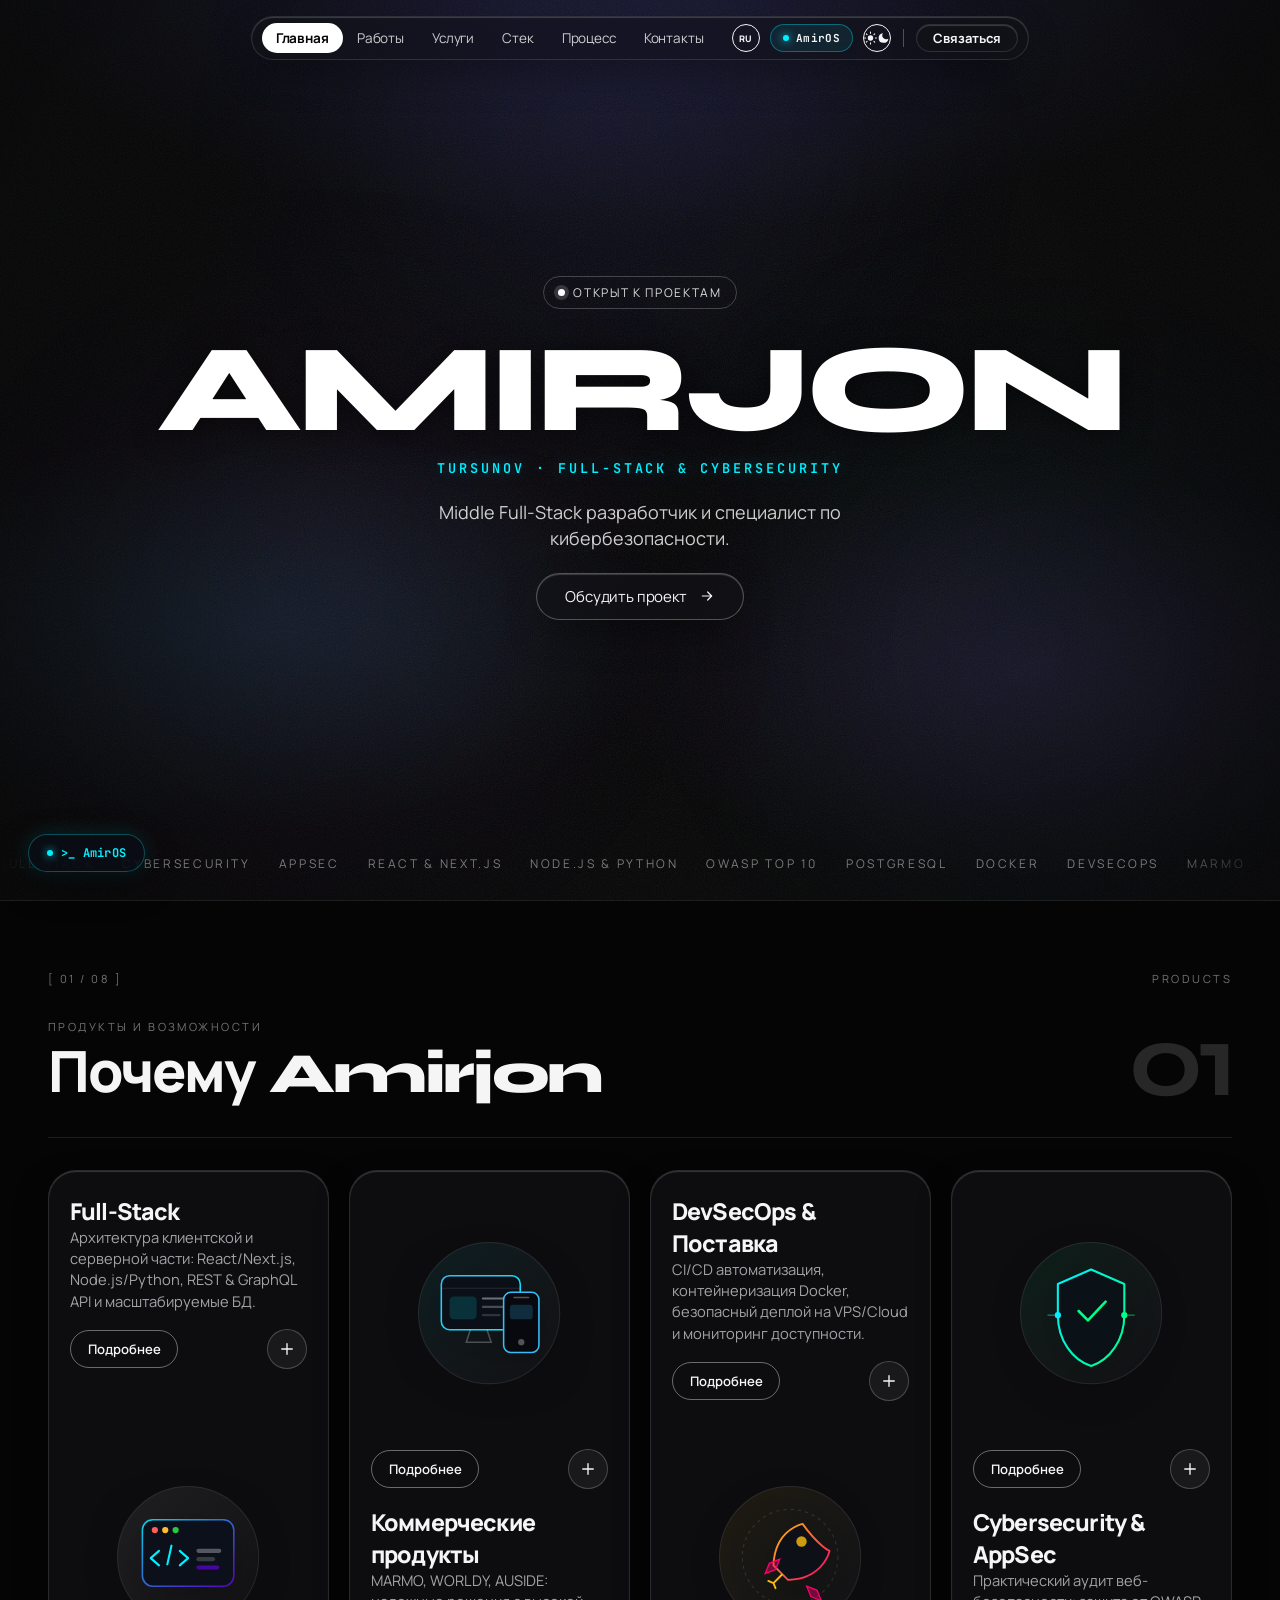
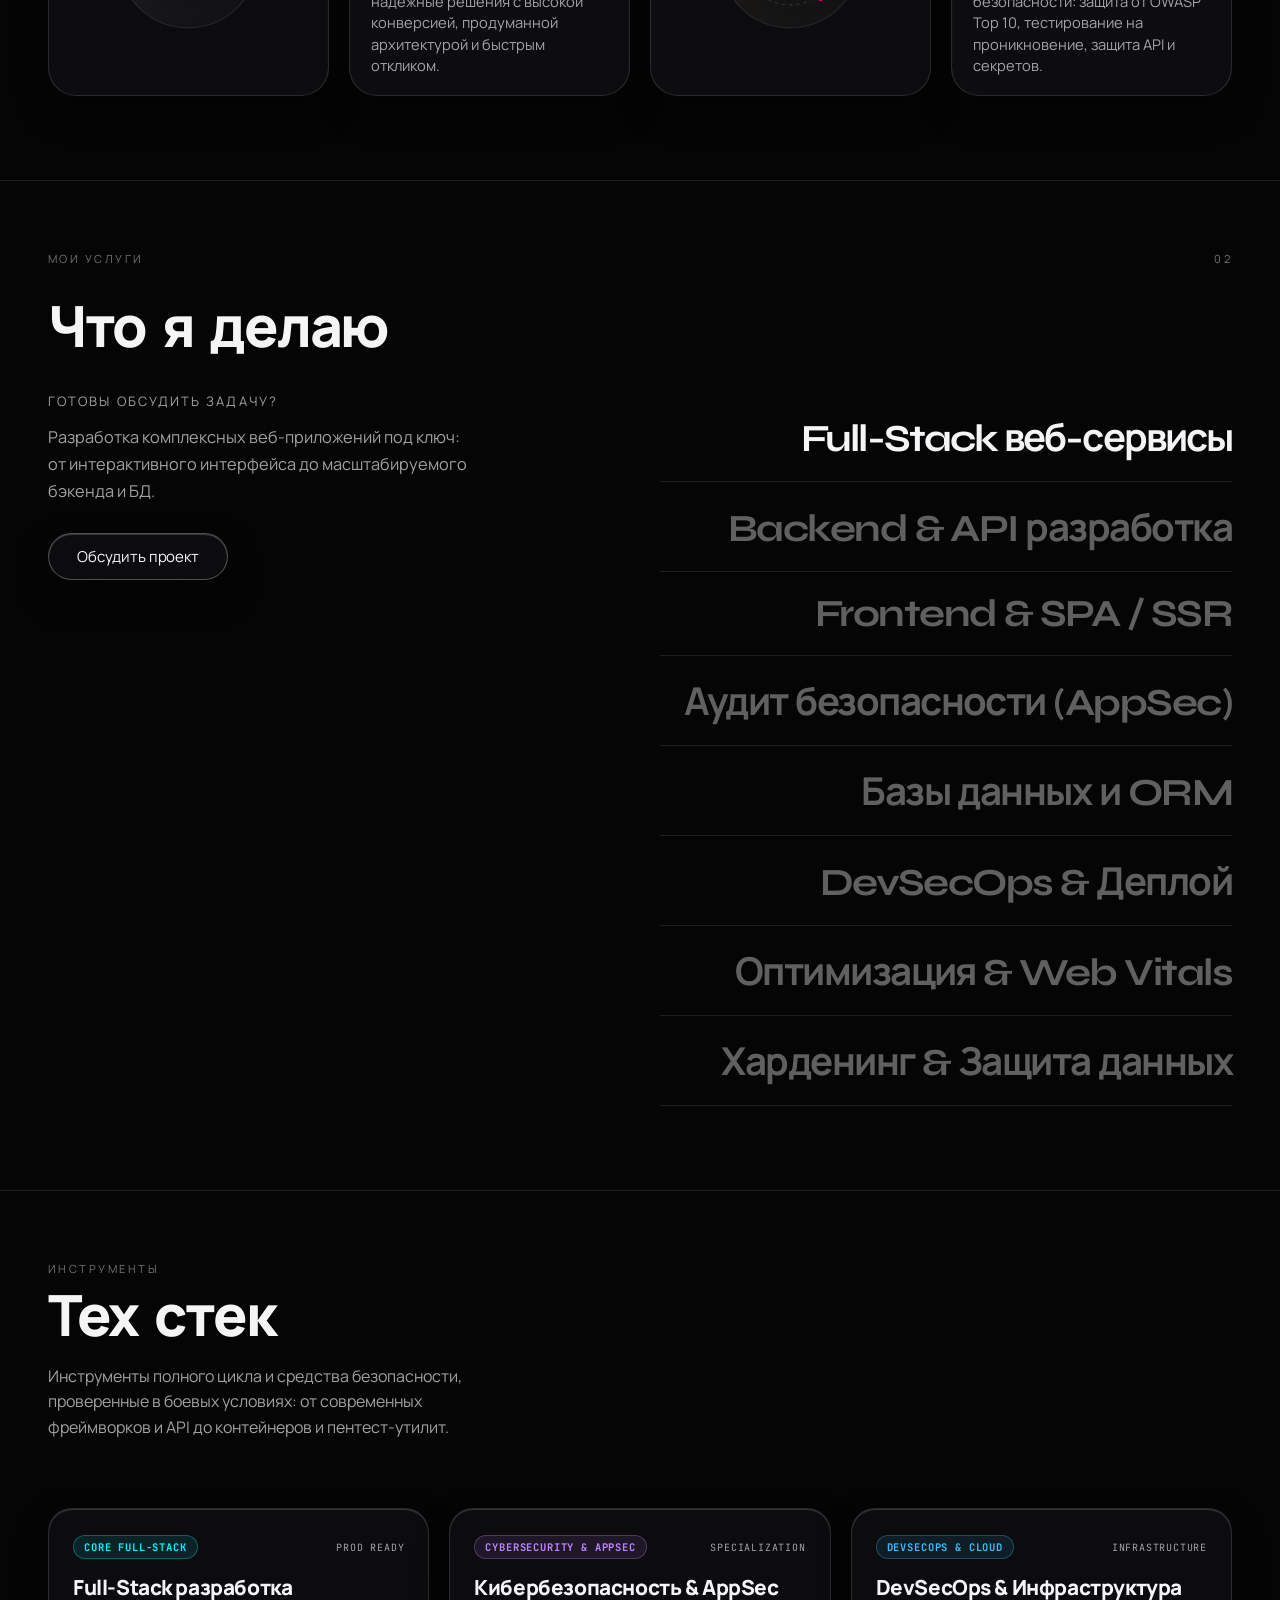
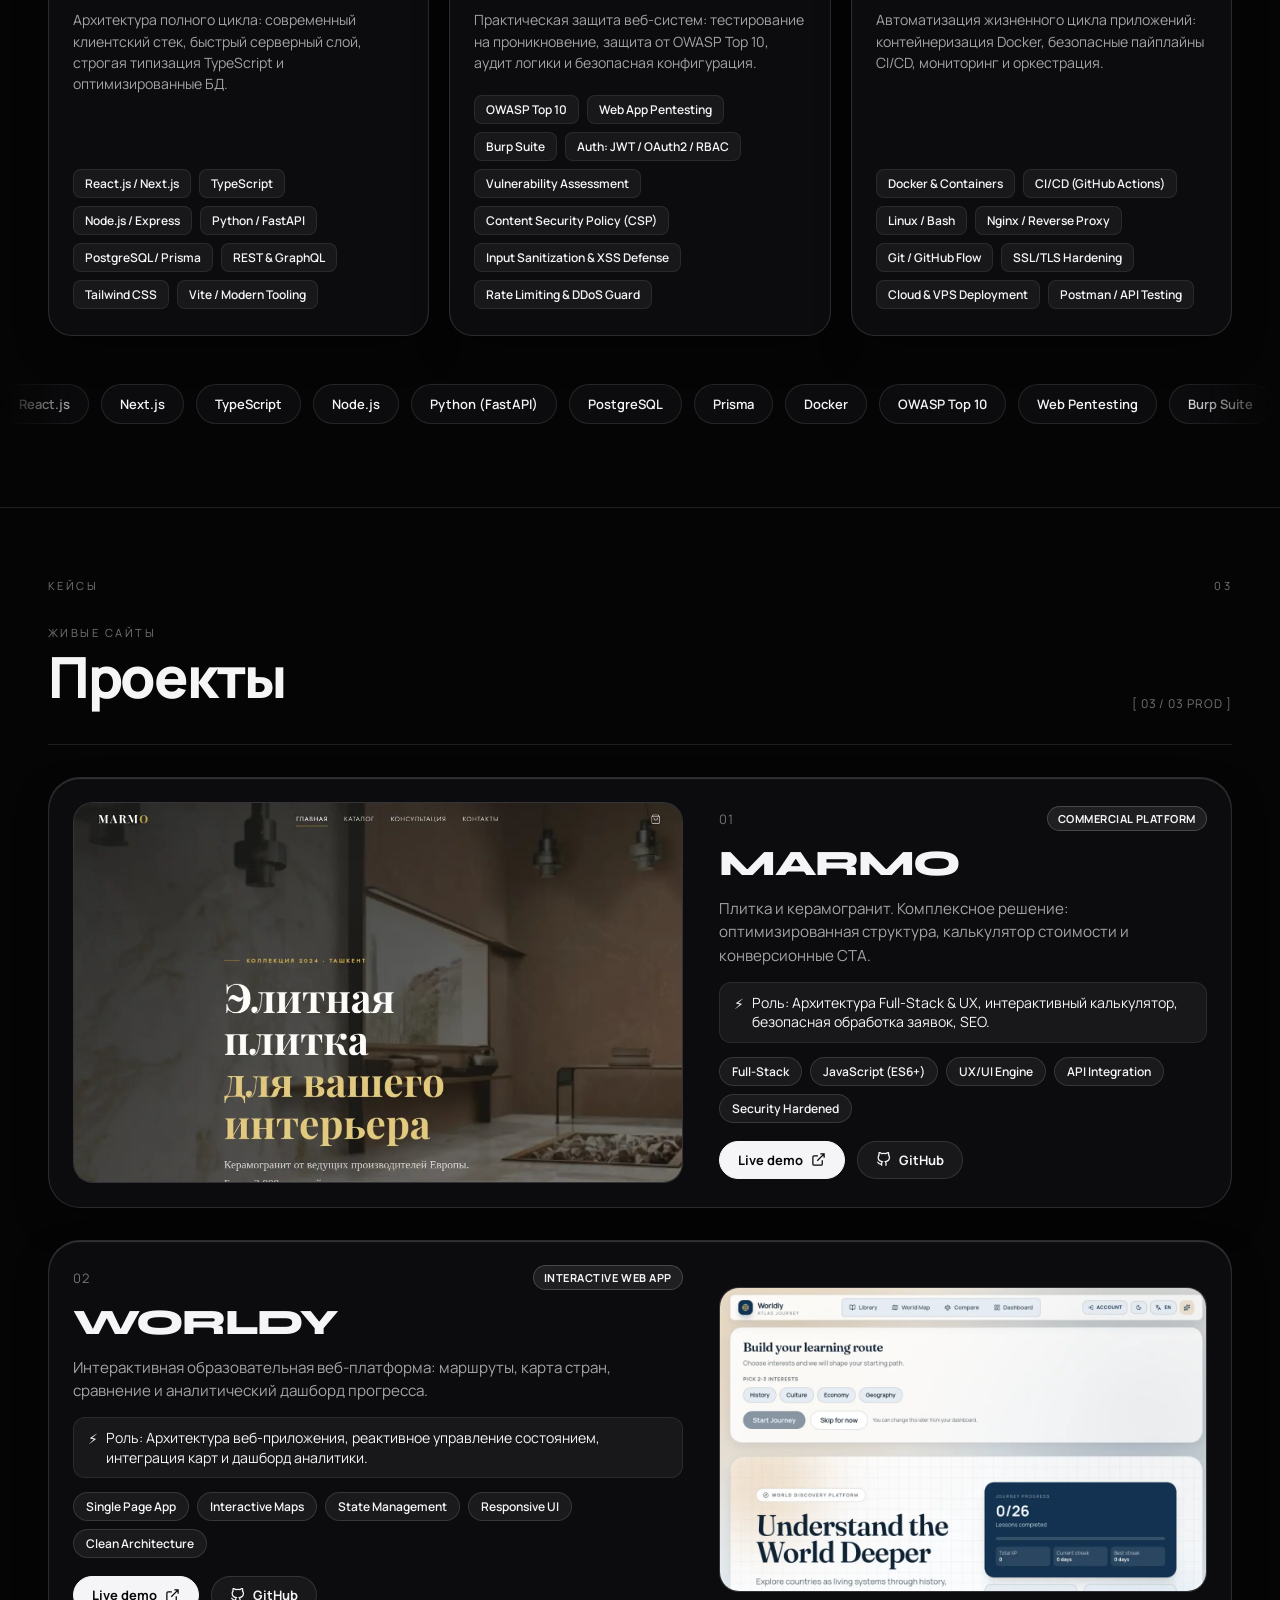
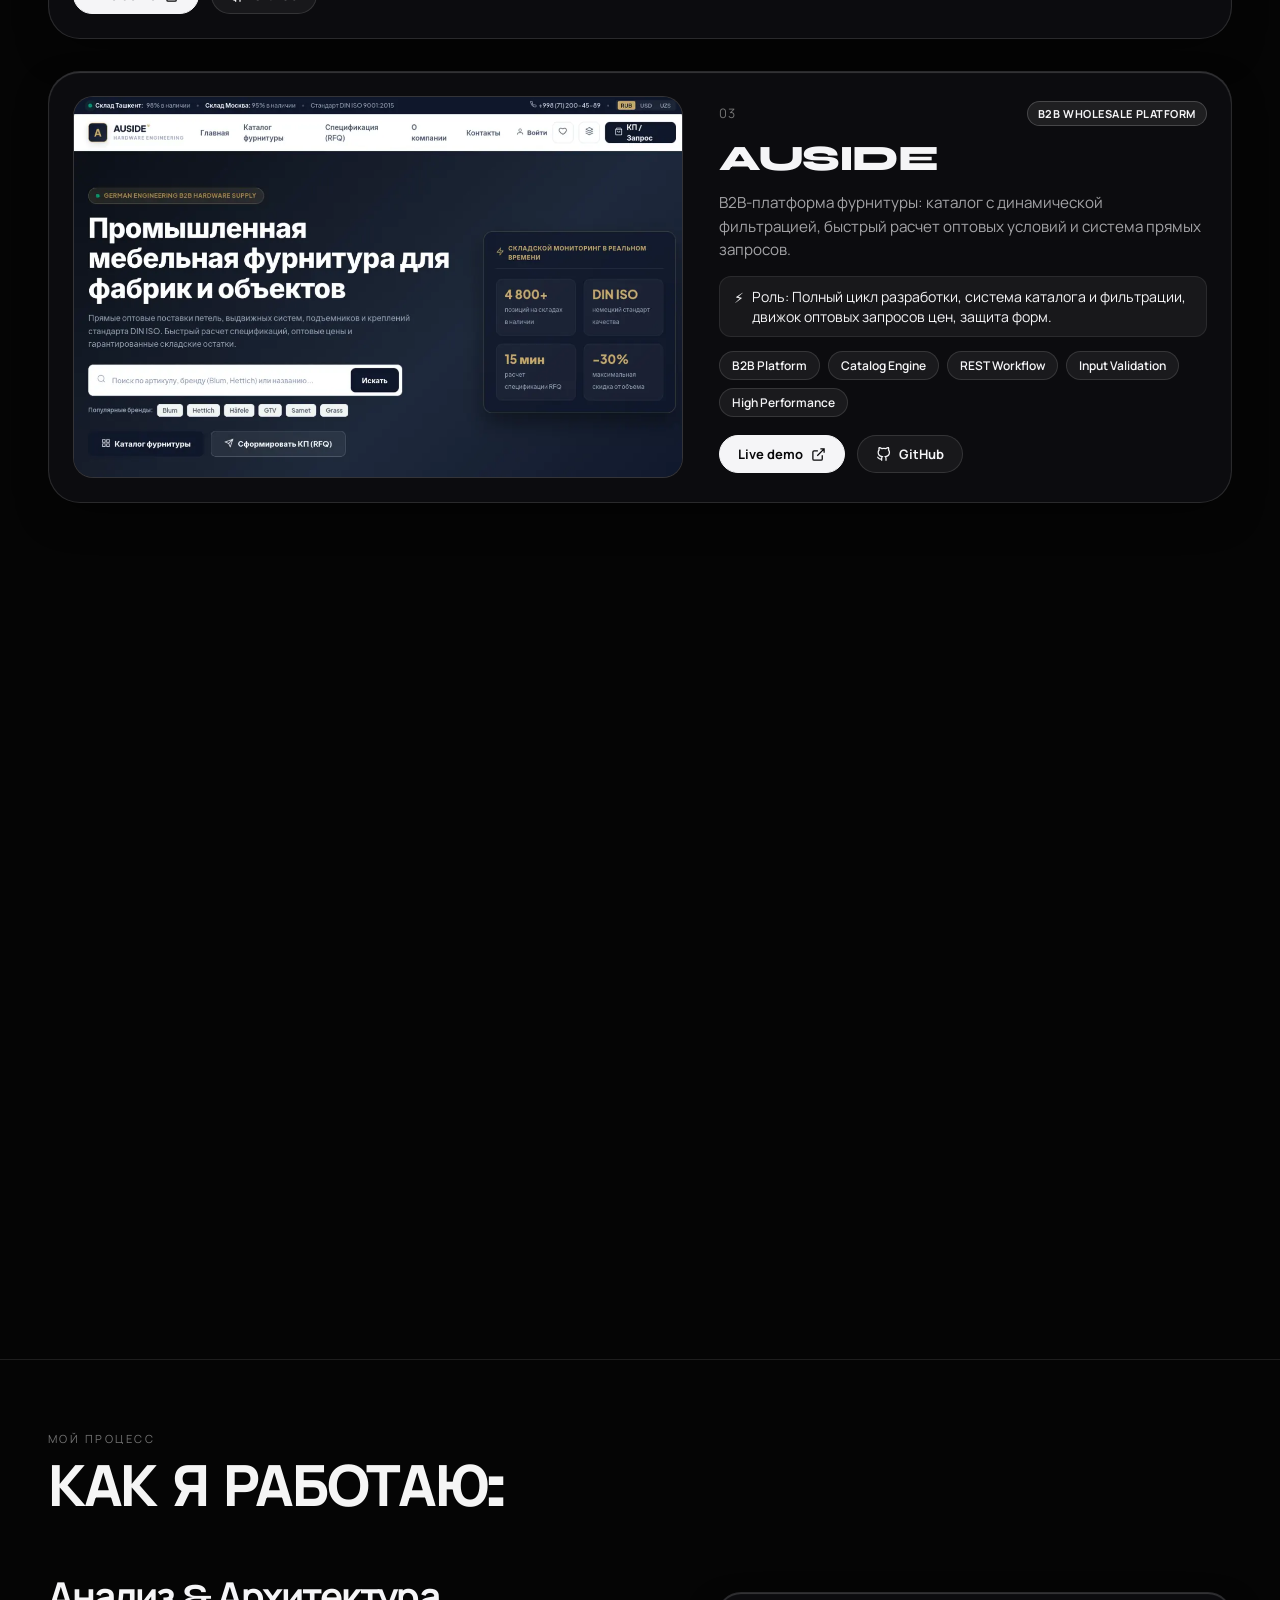
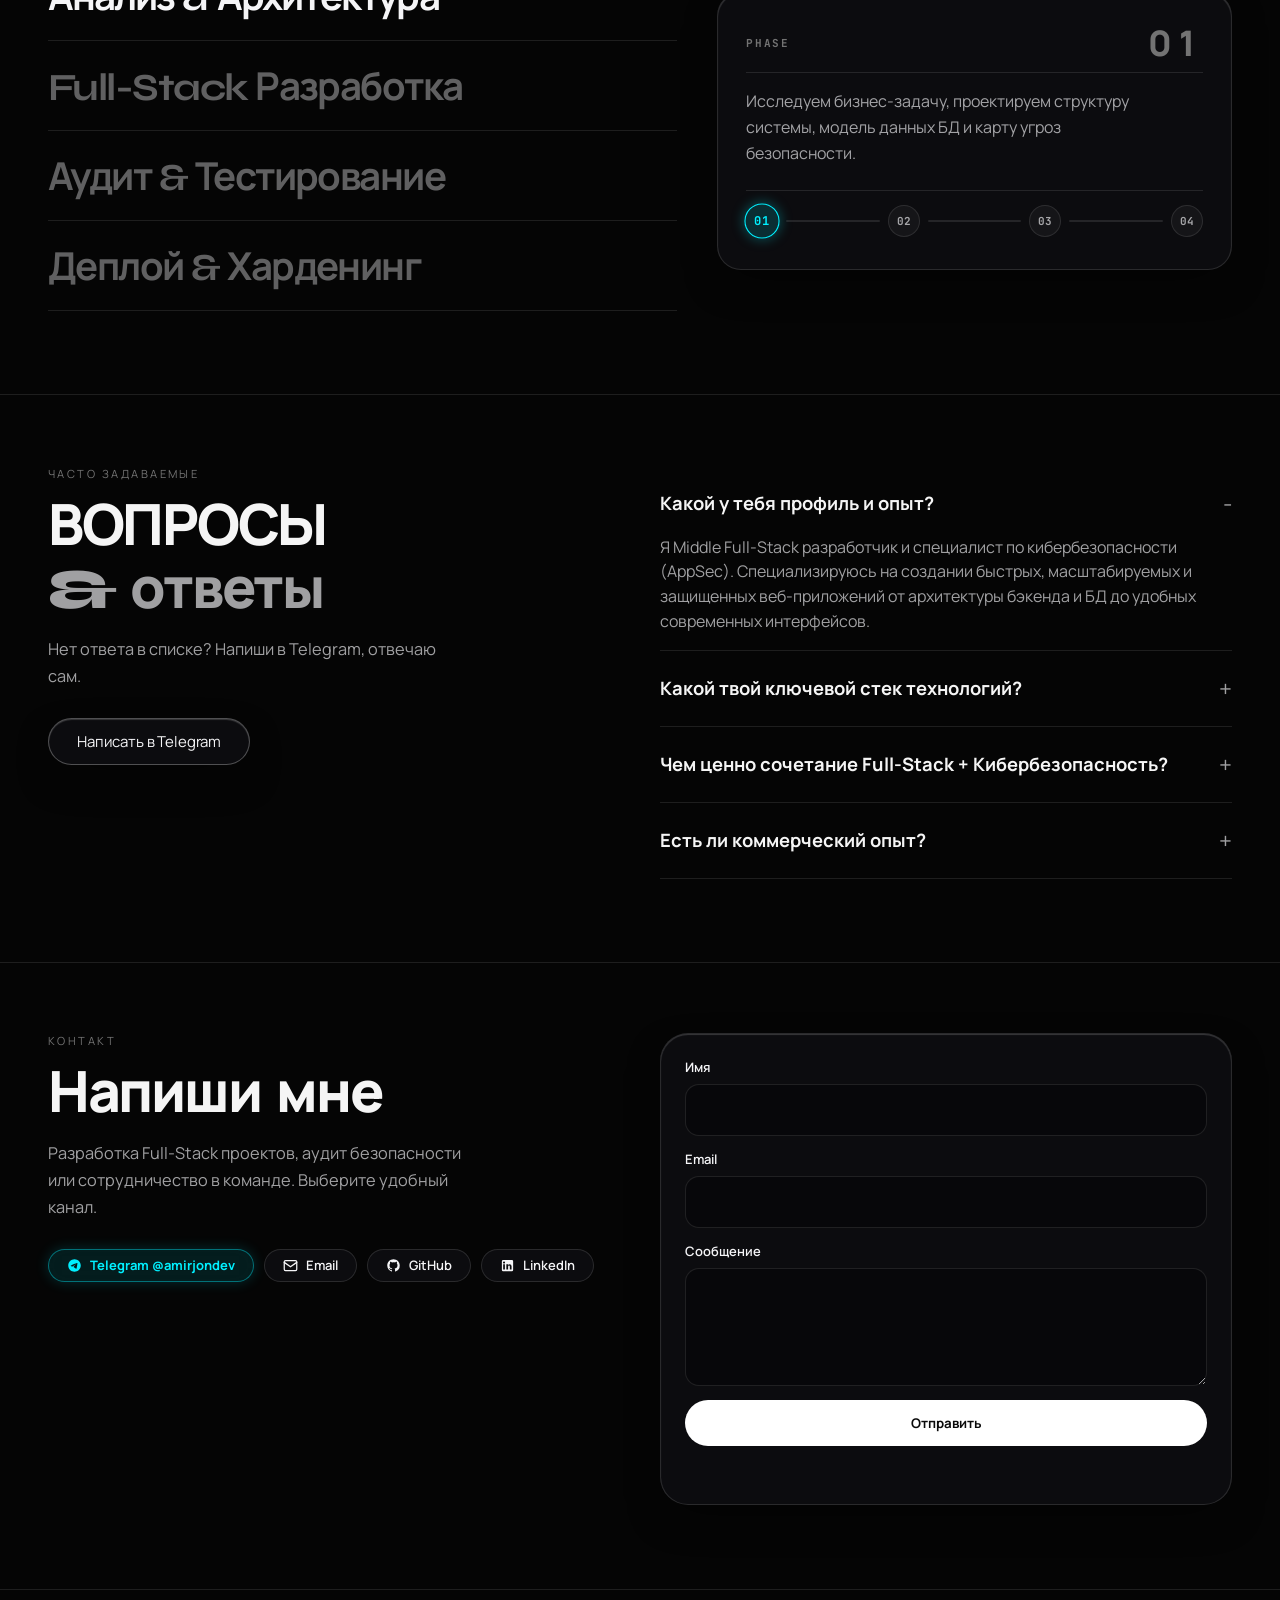
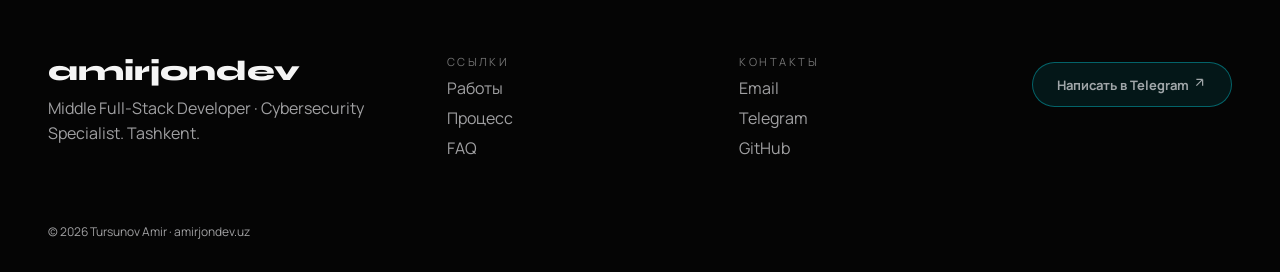
==== index.html @ a32b77cd "style: shorten hero subtitle for cleaner visual balance" ====
<!DOCTYPE html>
<html lang="ru" class="dark">
<head>
  <meta charset="UTF-8">
  <meta name="viewport" content="width=device-width, initial-scale=1.0">
  <title>Amirjon Tursunov · Middle Full-Stack Developer &amp; Cybersecurity Specialist</title>
  <link rel="canonical" href="https://amirjondev.uz/">
  <link rel="icon" type="image/svg+xml" href="./favicon.svg">
  <link rel="manifest" href="./site.webmanifest">
  <meta name="description" content="Amirjon Tursunov (@amirjondev) — Middle Full-Stack Developer &amp; Cybersecurity Specialist. Разработка защищенных веб-приложений, AppSec аудит, современный стек (React, Next.js, Node.js, TypeScript, Python).">
  <meta property="og:title" content="Amirjon Tursunov · Middle Full-Stack Developer &amp; Cybersecurity Specialist">
  <meta property="og:description" content="Middle Full-Stack Developer &amp; Cybersecurity Specialist. Современные защищенные веб-проекты на amirjondev.uz">
  <meta property="og:type" content="website">
  <meta property="og:url" content="https://amirjondev.uz/">
  <meta property="og:image" content="https://amirjondev.uz/og-image.svg">
  <meta property="og:locale" content="ru_RU">
  <meta name="twitter:card" content="summary_large_image">
  <meta name="theme-color" content="#050505">
  <link rel="preconnect" href="https://fonts.googleapis.com">
  <link rel="preconnect" href="https://fonts.gstatic.com" crossorigin>
  <link href="https://fonts.googleapis.com/css2?family=JetBrains+Mono:wght@400;500;700&family=Manrope:wght@400;500;600;700;800&family=Syne:wght@600;700;800&display=swap" rel="stylesheet">
  <link rel="stylesheet" href="/styles.css?v=2.1.0">
  <style>
    html, body { background: #050505; color: #f5f5f5; }
    html:not(.dark), html:not(.dark) body { background: #f6f6f4; color: #0a0a0a; }
    a { color: inherit; }
    .hero { min-height: 100vh; display: flex; align-items: center; justify-content: center; }
    .hero-stack { width: 100%; text-align: center; }
    .hero-cta svg { flex-shrink: 0; }
  </style>
  <script async src="https://www.googletagmanager.com/gtag/js?id=G-TM1ZPD66BM"></script>
  <script>
    window.dataLayer = window.dataLayer || [];
    function gtag(){dataLayer.push(arguments);}
    gtag('js', new Date());
    gtag('config', 'G-TM1ZPD66BM');
  </script>
</head>
<body>
  <div class="ambient-mesh" aria-hidden="true">
    <div class="ambient-spot spot-1"></div>
    <div class="ambient-spot spot-2"></div>
    <div class="ambient-spot spot-3"></div>
  </div>

  <a class="skip-link" href="#about-work" data-i18n="skip">Перейти к контенту</a>

  <header class="site-header" id="siteHeader">
    <nav class="liquid-glass top-nav" aria-label="Primary">
      <a class="nav-link is-active" href="#home" data-nav="home" data-i18n="nav.home">Главная</a>
      <a class="nav-link" href="#projects" data-nav="projects" data-i18n="nav.work">Работы</a>
      <a class="nav-link" href="#services" data-nav="services" data-i18n="nav.services">Услуги</a>
      <a class="nav-link" href="#stack" data-nav="stack" data-i18n="nav.stack">Стек</a>
      <a class="nav-link" href="#process" data-nav="process" data-i18n="nav.process">Процесс</a>
      <a class="nav-link" href="#contacts" data-nav="contacts" data-i18n="nav.contacts">Контакты</a>

      <div class="nav-actions">
        <div class="lang-dropdown">
          <button type="button" class="lang-toggle-btn orbit-btn" id="langBtn" aria-label="Language" aria-expanded="false">
            <span id="langBtnLabel">RU</span>
          </button>
          <div class="lang-menu" id="langMenu" aria-hidden="true">
            <div class="lang-options">
              <button type="button" class="lang-option is-active" data-lang="ru">RU</button>
              <button type="button" class="lang-option" data-lang="en">EN</button>
            </div>
          </div>
        </div>

        <button type="button" class="nav-term-btn" id="termNavBtn" title="Терминал (Ctrl + ~ или ⌘ + K)" aria-label="Open Terminal">
          <span class="term-badge-dot"></span>
          <span>AmirOS</span>
        </button>

        <button type="button" class="theme-btn orbit-btn" id="themeToggle" aria-label="Toggle theme">
          <svg id="themeIconSun" width="14" height="14" viewBox="0 0 24 24" fill="currentColor" aria-hidden="true">
            <circle cx="12" cy="12" r="5"/>
            <path d="M12 1v2M12 21v2M4.22 4.22l1.42 1.42M18.36 18.36l1.42 1.42M1 12h2M21 12h2M4.22 19.78l1.42-1.42M18.36 5.64l1.42-1.42" stroke="currentColor" stroke-width="2" fill="none" stroke-linecap="round"/>
          </svg>
          <svg id="themeIconMoon" width="14" height="14" viewBox="0 0 24 24" fill="currentColor" hidden aria-hidden="true">
            <path d="M21 12.79A9 9 0 1 1 11.21 3 7 7 0 0 0 21 12.79z"/>
          </svg>
        </button>

        <span class="nav-rule" aria-hidden="true"></span>
        <a class="orbit-btn liquid-glass nav-cta" href="https://t.me/amirjondev" target="_blank" rel="noopener noreferrer" data-i18n="nav.cta">Связаться</a>
      </div>
    </nav>
  </header>

  <div class="mobile-bar liquid-glass" id="mobileBar">
    <a class="mobile-brand" href="#home">
      <span class="avatar-mark" aria-hidden="true">A</span>
      <span>amirjondev</span>
    </a>
    <div class="mobile-actions">
      <button type="button" class="theme-btn orbit-btn" id="themeToggleMobile" aria-label="Toggle theme">
        <svg class="icon-sun" width="12" height="12" viewBox="0 0 24 24" fill="currentColor" aria-hidden="true">
          <circle cx="12" cy="12" r="5"/>
          <path d="M12 1v2M12 21v2M4.22 4.22l1.42 1.42M18.36 18.36l1.42 1.42M1 12h2M21 12h2M4.22 19.78l1.42-1.42M18.36 5.64l1.42-1.42" stroke="currentColor" stroke-width="2" fill="none" stroke-linecap="round"/>
        </svg>
        <svg class="icon-moon" width="12" height="12" viewBox="0 0 24 24" fill="currentColor" hidden aria-hidden="true">
          <path d="M21 12.79A9 9 0 1 1 11.21 3 7 7 0 0 0 21 12.79z"/>
        </svg>
      </button>
      <button type="button" class="burger" id="burger" aria-label="Open menu" aria-expanded="false">
        <span></span><span></span>
      </button>
    </div>
  </div>

  <div class="mobile-sheet" id="mobileSheet" hidden>
    <div class="mobile-sheet-inner">
      <button type="button" class="sheet-term-btn" id="sheetTermBtn">
        <span class="term-badge-dot"></span>
        <span>&gt;_ AmirOS Terminal</span>
      </button>
      <a href="#home" data-i18n="nav.home">Главная</a>
      <a href="#projects" data-i18n="nav.work">Работы</a>
      <a href="#services" data-i18n="nav.services">Услуги</a>
      <a href="#stack" data-i18n="nav.stack">Стек</a>
      <a href="#security" data-i18n="nav.security">Безопасность</a>
      <a href="#process" data-i18n="nav.process">Процесс</a>
      <a href="#faq" data-i18n="nav.faq">FAQ</a>
      <a href="#contacts" data-i18n="nav.contacts">Контакты</a>
      <a class="sheet-cta" href="https://t.me/amirjondev" target="_blank" rel="noopener noreferrer" data-i18n="nav.cta">Связаться</a>
    </div>
  </div>

  <main>
    <section id="home" class="hero">
      <div class="hero-shader" id="heroShader" aria-hidden="true"></div>
      <div class="hero-veil" aria-hidden="true"></div>
      <div class="hero-stack">
        <p class="hero-chip" data-i18n="hero.chip">Открыт к проектам</p>
        <div class="hero-logo">
          <h1 class="hero-logo__title">AMIRJON</h1>
          <p class="hero-tagline">TURSUNOV · FULL-STACK &amp; CYBERSECURITY</p>
        </div>
        <p class="hero-sub" data-i18n="hero.subtitle">Middle Full-Stack разработчик и специалист по кибербезопасности.</p>
        <a class="hero-cta orbit-btn liquid-glass" href="https://t.me/amirjondev" target="_blank" rel="noopener noreferrer">
          <span data-i18n="hero.btn">Обсудить проект</span>
          <svg width="16" height="16" viewBox="0 0 24 24" fill="none" aria-hidden="true"><path d="M5 12h14M13 6l6 6-6 6" stroke="currentColor" stroke-width="1.8" stroke-linecap="round" stroke-linejoin="round"/></svg>
        </a>
      </div>
      <div class="hero-ticker" aria-hidden="true">
        <div class="hero-ticker-track">
          <span>Full-Stack</span><span>Cybersecurity</span><span>AppSec</span><span>React &amp; Next.js</span><span>Node.js &amp; Python</span><span>OWASP Top 10</span><span>PostgreSQL</span><span>Docker</span><span>DevSecOps</span><span>MARMO</span><span>WORLDY</span><span>AUSIDE</span><span>Tashkent</span><span>Available for hire</span>
          <span>Full-Stack</span><span>Cybersecurity</span><span>AppSec</span><span>React &amp; Next.js</span><span>Node.js &amp; Python</span><span>OWASP Top 10</span><span>PostgreSQL</span><span>Docker</span><span>DevSecOps</span><span>MARMO</span><span>WORLDY</span><span>AUSIDE</span><span>Tashkent</span><span>Available for hire</span>
        </div>
      </div>
    </section>

    <section id="about-work" class="aw-section">
      <div class="aw-inner">
        <div class="aw-topbar">
          <span class="aw-mono" data-i18n="about.num">[ 01 / 08 ]</span>
          <span class="aw-mono" data-i18n="about.tag">PRODUCTS</span>
        </div>
        <header class="aw-head">
          <div>
            <p class="aw-label" data-i18n="about.label">ПРОДУКТЫ И ВОЗМОЖНОСТИ</p>
            <h2 class="aw-title" data-i18n="about.title">Почему Amirjon</h2>
          </div>
          <span class="aw-big--head" aria-hidden="true">01</span>
        </header>
        <div class="aw-rule" aria-hidden="true"></div>
        <div class="aw-cols" id="whyTrack">
          <article class="aw-card aw-card--art-bottom">
            <div class="aw-card__copy">
              <h3 class="aw-card__title" data-i18n="about.c1.title">Full-Stack</h3>
              <p class="aw-card__text" data-i18n="about.c1.text">Архитектура клиентской и серверной части: React/Next.js, Node.js/Python, REST &amp; GraphQL API и масштабируемые БД.</p>
            </div>
            <div class="aw-card__actions">
              <a class="aw-card__btn" href="#services" data-i18n="about.more">Подробнее</a>
              <a class="aw-card__go" href="#services" aria-label="more">
                <svg width="18" height="18" viewBox="0 0 24 24" fill="none"><path d="M12 5v14M5 12h14" stroke="currentColor" stroke-width="1.8" stroke-linecap="round"/></svg>
              </a>
            </div>
            <div class="aw-card__art" aria-hidden="true">
              <svg viewBox="0 0 160 160" fill="none" xmlns="http://www.w3.org/2000/svg" class="card-art-svg">
                <defs>
                  <linearGradient id="fe-grad" x1="0%" y1="0%" x2="100%" y2="100%">
                    <stop offset="0%" stop-color="#00f0ff" stop-opacity="0.9"/>
                    <stop offset="100%" stop-color="#7000ff" stop-opacity="0.7"/>
                  </linearGradient>
                  <linearGradient id="fe-bg" x1="0%" y1="0%" x2="100%" y2="100%">
                    <stop offset="0%" stop-color="rgba(255,255,255,0.08)"/>
                    <stop offset="100%" stop-color="rgba(255,255,255,0.02)"/>
                  </linearGradient>
                </defs>
                <circle cx="80" cy="80" r="68" fill="url(#fe-bg)" stroke="rgba(255,255,255,0.1)" stroke-width="1"/>
                <rect x="36" y="44" width="88" height="64" rx="10" fill="#0c101a" stroke="url(#fe-grad)" stroke-width="1.5"/>
                <circle cx="48" cy="54" r="3" fill="#ff5f56"/>
                <circle cx="58" cy="54" r="3" fill="#ffbd2e"/>
                <circle cx="68" cy="54" r="3" fill="#27c93f"/>
                <path d="M52 74l-8 7 8 7M72 74l8 7-8 7M64 69l-4 18" stroke="#00f0ff" stroke-width="2" stroke-linecap="round" stroke-linejoin="round"/>
                <rect x="88" y="72" width="24" height="4" rx="2" fill="rgba(255,255,255,0.3)"/>
                <rect x="88" y="80" width="18" height="4" rx="2" fill="rgba(255,255,255,0.18)"/>
                <rect x="88" y="88" width="22" height="4" rx="2" fill="#7000ff" fill-opacity="0.6"/>
              </svg>
            </div>
          </article>
          <article class="aw-card aw-card--art-top">
            <div class="aw-card__art" aria-hidden="true">
              <svg viewBox="0 0 160 160" fill="none" xmlns="http://www.w3.org/2000/svg" class="card-art-svg">
                <defs>
                  <linearGradient id="sites-grad" x1="0%" y1="0%" x2="100%" y2="100%">
                    <stop offset="0%" stop-color="#38bdf8"/>
                    <stop offset="100%" stop-color="#00f0ff"/>
                  </linearGradient>
                  <linearGradient id="sites-bg" x1="0%" y1="0%" x2="100%" y2="100%">
                    <stop offset="0%" stop-color="rgba(0,240,255,0.08)"/>
                    <stop offset="100%" stop-color="rgba(255,255,255,0.02)"/>
                  </linearGradient>
                </defs>
                <circle cx="80" cy="80" r="68" fill="url(#sites-bg)" stroke="rgba(255,255,255,0.1)" stroke-width="1"/>
                <rect x="34" y="44" width="76" height="52" rx="8" fill="#0b1018" stroke="url(#sites-grad)" stroke-width="1.5"/>
                <line x1="34" y1="56" x2="110" y2="56" stroke="rgba(255,255,255,0.1)" stroke-width="1"/>
                <rect x="42" y="64" width="26" height="22" rx="4" fill="rgba(0,240,255,0.15)"/>
                <line x1="74" y1="66" x2="102" y2="66" stroke="rgba(255,255,255,0.4)" stroke-width="2" stroke-linecap="round"/>
                <line x1="74" y1="74" x2="96" y2="74" stroke="rgba(255,255,255,0.25)" stroke-width="2" stroke-linecap="round"/>
                <line x1="74" y1="82" x2="90" y2="82" stroke="rgba(255,255,255,0.15)" stroke-width="2" stroke-linecap="round"/>
                <path d="M62 96l-4 12h24l-4-12" stroke="rgba(255,255,255,0.25)" stroke-width="1.5"/>
                <rect x="94" y="60" width="34" height="58" rx="7" fill="#07090e" stroke="#38bdf8" stroke-width="1.5"/>
                <line x1="104" y1="65" x2="118" y2="65" stroke="rgba(255,255,255,0.3)" stroke-width="1.5" stroke-linecap="round"/>
                <rect x="100" y="72" width="22" height="14" rx="3" fill="rgba(56,189,248,0.2)"/>
                <circle cx="111" cy="108" r="3" fill="rgba(255,255,255,0.3)"/>
              </svg>
            </div>
            <div class="aw-card__actions">
              <a class="aw-card__btn" href="#projects" data-i18n="about.more">Подробнее</a>
              <a class="aw-card__go" href="#projects" aria-label="more">
                <svg width="18" height="18" viewBox="0 0 24 24" fill="none"><path d="M12 5v14M5 12h14" stroke="currentColor" stroke-width="1.8" stroke-linecap="round"/></svg>
              </a>
            </div>
            <div class="aw-card__copy">
              <h3 class="aw-card__title" data-i18n="about.c2.title">Коммерческие продукты</h3>
              <p class="aw-card__text" data-i18n="about.c2.text">MARMO, WORLDY, AUSIDE: надежные решения с высокой конверсией, продуманной архитектурой и быстрым откликом.</p>
            </div>
          </article>
          <article class="aw-card aw-card--art-bottom">
            <div class="aw-card__copy">
              <h3 class="aw-card__title" data-i18n="about.c3.title">DevSecOps &amp; Поставка</h3>
              <p class="aw-card__text" data-i18n="about.c3.text">CI/CD автоматизация, контейнеризация Docker, безопасный деплой на VPS/Cloud и мониторинг доступности.</p>
            </div>
            <div class="aw-card__actions">
              <a class="aw-card__btn" href="#process" data-i18n="about.more">Подробнее</a>
              <a class="aw-card__go" href="#process" aria-label="more">
                <svg width="18" height="18" viewBox="0 0 24 24" fill="none"><path d="M12 5v14M5 12h14" stroke="currentColor" stroke-width="1.8" stroke-linecap="round"/></svg>
              </a>
            </div>
            <div class="aw-card__art" aria-hidden="true">
              <svg viewBox="0 0 160 160" fill="none" xmlns="http://www.w3.org/2000/svg" class="card-art-svg">
                <defs>
                  <linearGradient id="deliv-grad" x1="0%" y1="0%" x2="100%" y2="100%">
                    <stop offset="0%" stop-color="#ffbe0b"/>
                    <stop offset="100%" stop-color="#ff006e"/>
                  </linearGradient>
                  <linearGradient id="deliv-bg" x1="0%" y1="0%" x2="100%" y2="100%">
                    <stop offset="0%" stop-color="rgba(255,190,11,0.08)"/>
                    <stop offset="100%" stop-color="rgba(255,255,255,0.02)"/>
                  </linearGradient>
                </defs>
                <circle cx="80" cy="80" r="68" fill="url(#deliv-bg)" stroke="rgba(255,255,255,0.1)" stroke-width="1"/>
                <circle cx="80" cy="80" r="46" stroke="rgba(255,255,255,0.12)" stroke-dasharray="3 4"/>
                <g transform="translate(48, 44)">
                  <path d="M44 4c0 0-14 3-22 17-6 10-6 23-6 23l14 14s13 0 23-6c14-8 17-22 17-22s-10-4-26-26z" fill="#0d1117" stroke="url(#deliv-grad)" stroke-width="1.8" stroke-linejoin="round"/>
                  <circle cx="43" cy="21" r="5" fill="#ffbe0b" fill-opacity="0.8"/>
                  <path d="M22 38l-10 4-4 10 10-4 4-10z" fill="rgba(255,0,110,0.4)" stroke="#ff006e" stroke-width="1.2"/>
                  <path d="M48 64l4 10 10 4-4-10-10-4z" fill="rgba(255,0,110,0.4)" stroke="#ff006e" stroke-width="1.2"/>
                  <path d="M24 53l-8 8m0 0l-5-2m5 2l2 5" stroke="#ffbe0b" stroke-width="1.8" stroke-linecap="round"/>
                </g>
              </svg>
            </div>
          </article>
          <article class="aw-card aw-card--art-top">
            <div class="aw-card__art" aria-hidden="true">
              <svg viewBox="0 0 160 160" fill="none" xmlns="http://www.w3.org/2000/svg" class="card-art-svg">
                <defs>
                  <linearGradient id="sec-grad" x1="0%" y1="0%" x2="100%" y2="100%">
                    <stop offset="0%" stop-color="#00f0ff"/>
                    <stop offset="100%" stop-color="#00ff88"/>
                  </linearGradient>
                  <linearGradient id="sec-bg" x1="0%" y1="0%" x2="100%" y2="100%">
                    <stop offset="0%" stop-color="rgba(0,255,136,0.08)"/>
                    <stop offset="100%" stop-color="rgba(255,255,255,0.02)"/>
                  </linearGradient>
                </defs>
                <circle cx="80" cy="80" r="68" fill="url(#sec-bg)" stroke="rgba(255,255,255,0.1)" stroke-width="1"/>
                <path d="M80 38L48 52v30c0 24 14 43 32 49 18-6 32-25 32-49V52L80 38z" fill="#0a1218" stroke="url(#sec-grad)" stroke-width="2" stroke-linejoin="round"/>
                <path d="M68 78l9 9 17-18" stroke="#00ff88" stroke-width="2.5" stroke-linecap="round" stroke-linejoin="round"/>
                <circle cx="48" cy="82" r="3" fill="#00f0ff"/>
                <circle cx="112" cy="82" r="3" fill="#00ff88"/>
                <line x1="38" y1="82" x2="45" y2="82" stroke="rgba(0,240,255,0.5)" stroke-width="1.2"/>
                <line x1="115" y1="82" x2="122" y2="82" stroke="rgba(0,255,136,0.5)" stroke-width="1.2"/>
              </svg>
            </div>
            <div class="aw-card__actions">
              <a class="aw-card__btn" href="#security" data-i18n="about.more">Подробнее</a>
              <a class="aw-card__go" href="#security" aria-label="more">
                <svg width="18" height="18" viewBox="0 0 24 24" fill="none"><path d="M12 5v14M5 12h14" stroke="currentColor" stroke-width="1.8" stroke-linecap="round"/></svg>
              </a>
            </div>
            <div class="aw-card__copy">
              <h3 class="aw-card__title" data-i18n="about.c4.title">Cybersecurity &amp; AppSec</h3>
              <p class="aw-card__text" data-i18n="about.c4.text">Практический аудит веб-безопасности: защита от OWASP Top 10, тестирование на проникновение, защита API и секретов.</p>
            </div>
          </article>
        </div>
      </div>
    </section>

    <section id="services" class="split-section">
      <div class="aw-inner">
        <div class="aw-topbar">
          <span class="aw-mono" data-i18n="services.label">МОИ УСЛУГИ</span>
          <span class="aw-mono">02</span>
        </div>
        <h2 class="aw-title" data-i18n="services.title">Что я делаю</h2>
        <div class="svc-layout">
          <div class="svc-detail" id="svcDetail">
            <p class="svc-kicker" data-i18n="services.ready">Готовы обсудить задачу?</p>
            <p class="svc-copy" id="svcCopy" data-i18n="svc.1.desc">Разработка комплексных веб-приложений под ключ: от интерактивного интерфейса до масштабируемого бэкенда и БД.</p>
            <a class="hero-cta orbit-btn liquid-glass" href="#contacts" data-i18n="services.cta">Обсудить проект</a>
          </div>
          <ul class="svc-list" id="svcList">
            <li class="is-active" data-svc="1"><button type="button" data-i18n="svc.1.name">Full-Stack веб-сервисы</button></li>
            <li data-svc="2"><button type="button" data-i18n="svc.2.name">Backend &amp; API разработка</button></li>
            <li data-svc="3"><button type="button" data-i18n="svc.3.name">Frontend &amp; SPA / SSR</button></li>
            <li data-svc="4"><button type="button" data-i18n="svc.4.name">Аудит безопасности (AppSec)</button></li>
            <li data-svc="5"><button type="button" data-i18n="svc.5.name">Базы данных и ORM</button></li>
            <li data-svc="6"><button type="button" data-i18n="svc.6.name">DevSecOps &amp; Деплой</button></li>
            <li data-svc="7"><button type="button" data-i18n="svc.7.name">Оптимизация &amp; Web Vitals</button></li>
            <li data-svc="8"><button type="button" data-i18n="svc.8.name">Харденинг &amp; Защита данных</button></li>
          </ul>
        </div>
      </div>
    </section>

    <section id="stack" class="stack-section">
      <div class="aw-inner">
        <div class="section-head">
          <p class="aw-label" data-i18n="stack.label">ИНСТРУМЕНТЫ</p>
          <h2 class="aw-title"><span data-i18n="stack.title1">Тех</span> <span data-i18n="stack.title2">стек</span></h2>
          <p class="stack-desc" data-i18n="stack.desc">Инструменты полного цикла и средства безопасности, проверенные в боевых условиях: от современных фреймворков и API до контейнеров и пентест-утилит.</p>
        </div>

        <div class="stack-grid">
          <!-- Domain 1: Core Full-Stack -->
          <div class="stack-card liquid-glass">
            <div class="stack-card__header">
              <span class="stack-pill stack-pill--cyan" data-i18n="stack.c1.badge">CORE FULL-STACK</span>
              <span class="stack-status-badge">PROD READY</span>
            </div>
            <h3 class="stack-card__title" data-i18n="stack.c1.title">Full-Stack разработка</h3>
            <p class="stack-card__text" data-i18n="stack.c1.desc">Архитектура полного цикла: современный клиентский стек, быстрый серверный слой, строгая типизация TypeScript и оптимизированные БД.</p>
            <div class="stack-chips">
              <span class="stack-chip">React.js / Next.js</span>
              <span class="stack-chip">TypeScript</span>
              <span class="stack-chip">Node.js / Express</span>
              <span class="stack-chip">Python / FastAPI</span>
              <span class="stack-chip">PostgreSQL / Prisma</span>
              <span class="stack-chip">REST &amp; GraphQL</span>
              <span class="stack-chip">Tailwind CSS</span>
              <span class="stack-chip">Vite / Modern Tooling</span>
            </div>
          </div>

          <!-- Domain 2: Cybersecurity & AppSec -->
          <div class="stack-card liquid-glass">
            <div class="stack-card__header">
              <span class="stack-pill stack-pill--purple" data-i18n="stack.c2.badge">CYBERSECURITY &amp; APPSEC</span>
              <span class="stack-status-badge">SPECIALIZATION</span>
            </div>
            <h3 class="stack-card__title" data-i18n="stack.c2.title">Кибербезопасность &amp; AppSec</h3>
            <p class="stack-card__text" data-i18n="stack.c2.desc">Практическая защита веб-систем: тестирование на проникновение, защита от OWASP Top 10, аудит логики и безопасная конфигурация.</p>
            <div class="stack-chips">
              <span class="stack-chip">OWASP Top 10</span>
              <span class="stack-chip">Web App Pentesting</span>
              <span class="stack-chip">Burp Suite</span>
              <span class="stack-chip">Auth: JWT / OAuth2 / RBAC</span>
              <span class="stack-chip">Vulnerability Assessment</span>
              <span class="stack-chip">Content Security Policy (CSP)</span>
              <span class="stack-chip">Input Sanitization &amp; XSS Defense</span>
              <span class="stack-chip">Rate Limiting &amp; DDoS Guard</span>
            </div>
          </div>

          <!-- Domain 3: DevSecOps & Cloud -->
          <div class="stack-card liquid-glass">
            <div class="stack-card__header">
              <span class="stack-pill stack-pill--blue" data-i18n="stack.c3.badge">DEVSECOPS &amp; CLOUD</span>
              <span class="stack-status-badge">INFRASTRUCTURE</span>
            </div>
            <h3 class="stack-card__title" data-i18n="stack.c3.title">DevSecOps &amp; Инфраструктура</h3>
            <p class="stack-card__text" data-i18n="stack.c3.desc">Автоматизация жизненного цикла приложений: контейнеризация Docker, безопасные пайплайны CI/CD, мониторинг и оркестрация.</p>
            <div class="stack-chips">
              <span class="stack-chip">Docker &amp; Containers</span>
              <span class="stack-chip">CI/CD (GitHub Actions)</span>
              <span class="stack-chip">Linux / Bash</span>
              <span class="stack-chip">Nginx / Reverse Proxy</span>
              <span class="stack-chip">Git / GitHub Flow</span>
              <span class="stack-chip">SSL/TLS Hardening</span>
              <span class="stack-chip">Cloud &amp; VPS Deployment</span>
              <span class="stack-chip">Postman / API Testing</span>
            </div>
          </div>
        </div>
      </div>

      <div class="ticker-wrap" aria-hidden="true">
        <div class="ticker">
          <div class="ticker-track">
            <span>React.js</span><span>Next.js</span><span>TypeScript</span><span>Node.js</span><span>Python (FastAPI)</span><span>PostgreSQL</span><span>Prisma</span><span>Docker</span><span>OWASP Top 10</span><span>Web Pentesting</span><span>Burp Suite</span><span>DevSecOps</span><span>Tailwind CSS</span><span>REST &amp; GraphQL</span><span>Linux Hardening</span><span>CI/CD</span><span>JWT / OAuth2</span><span>Nginx</span>
            <span>React.js</span><span>Next.js</span><span>TypeScript</span><span>Node.js</span><span>Python (FastAPI)</span><span>PostgreSQL</span><span>Prisma</span><span>Docker</span><span>OWASP Top 10</span><span>Web Pentesting</span><span>Burp Suite</span><span>DevSecOps</span><span>Tailwind CSS</span><span>REST &amp; GraphQL</span><span>Linux Hardening</span><span>CI/CD</span><span>JWT / OAuth2</span><span>Nginx</span>
          </div>
        </div>
      </div>
    </section>

    <section id="projects" class="aw-section">
      <div class="aw-inner">
        <div class="aw-topbar">
          <span class="aw-mono" data-i18n="projects.label">КЕЙСЫ</span>
          <span class="aw-mono">03</span>
        </div>
        <header class="aw-head">
          <div>
            <p class="aw-label" data-i18n="projects.kicker">ЖИВЫЕ САЙТЫ</p>
            <h2 class="aw-title" data-i18n="projects.title">Проекты</h2>
          </div>
          <div class="projects-count-badge aw-mono">[ 03 / 03 PROD ]</div>
        </header>
        <div class="aw-rule" aria-hidden="true"></div>
        <div class="proj-showcase-grid">
          <!-- 01 MARMO -->
          <article class="proj-card-showcase liquid-glass">
            <div class="proj-media-wrap">
              <a href="https://marmo.uz/" target="_blank" rel="noopener noreferrer" class="proj-media-link" aria-label="Открыть MARMO">
                <picture>
                  <source srcset="/assets/projects/marmo.webp" type="image/webp">
                  <img src="/assets/projects/marmo.jpg" alt="MARMO - сайт элитной плитки" width="1200" height="750" fetchpriority="high" decoding="async">
                </picture>
                <div class="proj-media-overlay">
                  <span class="proj-hover-badge">
                    <span>Live Demo</span>
                    <svg width="14" height="14" viewBox="0 0 24 24" fill="none" stroke="currentColor" stroke-width="2"><path d="M7 17L17 7M17 7H7M17 7V17"/></svg>
                  </span>
                </div>
              </a>
            </div>
            <div class="proj-info">
              <div class="proj-meta-bar">
                <span class="aw-mono proj-number">01</span>
                <span class="proj-type-badge">COMMERCIAL PLATFORM</span>
              </div>
              <h3 class="proj-title">MARMO</h3>
              <p class="proj-desc" data-i18n="proj.1.text">Плитка и керамогранит. Комплексное решение: оптимизированная структура, калькулятор стоимости и конверсионные CTA.</p>
              <div class="proj-role-box">
                <span class="proj-role-icon" aria-hidden="true">⚡</span>
                <span class="proj-role-text" data-i18n="proj.1.role">Роль: Архитектура Full-Stack &amp; UX, интерактивный калькулятор, безопасная обработка заявок, SEO.</span>
              </div>
              <div class="proj-tags">
                <span>Full-Stack</span>
                <span>JavaScript (ES6+)</span>
                <span>UX/UI Engine</span>
                <span>API Integration</span>
                <span>Security Hardened</span>
              </div>
              <div class="proj-actions">
                <a href="https://marmo.uz/" target="_blank" rel="noopener noreferrer" class="proj-btn proj-btn--primary">
                  <span>Live demo</span>
                  <svg width="15" height="15" viewBox="0 0 24 24" fill="none" stroke="currentColor" stroke-width="2"><path d="M18 13v6a2 2 0 0 1-2 2H5a2 2 0 0 1-2-2V8a2 2 0 0 1 2-2h6M15 3h6v6M10 14L21 3"/></svg>
                </a>
                <a href="https://github.com/amirchik701/marmo-tile1" target="_blank" rel="noopener noreferrer" class="proj-btn proj-btn--secondary">
                  <svg width="15" height="15" viewBox="0 0 24 24" fill="none" stroke="currentColor" stroke-width="2"><path d="M9 19c-5 1.5-5-2.5-7-3m14 6v-3.87a3.37 3.37 0 0 0-.94-2.61c3.14-.35 6.44-1.54 6.44-7A5.44 5.44 0 0 0 20 4.77 5.07 5.07 0 0 0 19.91 1S18.73.65 16 2.48a13.38 13.38 0 0 0-7 0C6.27.65 5.09 1 5.09 1A5.07 5.07 0 0 0 5 4.77a5.44 5.44 0 0 0-1.5 3.78c0 5.42 3.3 6.61 6.44 7A3.37 3.37 0 0 0 9 18.13V22"/></svg>
                  <span>GitHub</span>
                </a>
              </div>
            </div>
          </article>

          <!-- 02 WORLDY -->
          <article class="proj-card-showcase liquid-glass">
            <div class="proj-media-wrap">
              <a href="https://worldy-global.netlify.app/" target="_blank" rel="noopener noreferrer" class="proj-media-link" aria-label="Открыть WORLDY">
                <picture>
                  <source srcset="/assets/projects/worldy.webp" type="image/webp">
                  <img src="/assets/projects/worldy.jpg" alt="WORLDY - Atlas Journey" width="1200" height="750" loading="lazy" decoding="async">
                </picture>
                <div class="proj-media-overlay">
                  <span class="proj-hover-badge">
                    <span>Live Demo</span>
                    <svg width="14" height="14" viewBox="0 0 24 24" fill="none" stroke="currentColor" stroke-width="2"><path d="M7 17L17 7M17 7H7M17 7V17"/></svg>
                  </span>
                </div>
              </a>
            </div>
            <div class="proj-info">
              <div class="proj-meta-bar">
                <span class="aw-mono proj-number">02</span>
                <span class="proj-type-badge">INTERACTIVE WEB APP</span>
              </div>
              <h3 class="proj-title">WORLDY</h3>
              <p class="proj-desc" data-i18n="proj.2.text">Интерактивная образовательная веб-платформа: маршруты, карта стран, сравнение и аналитический дашборд прогресса.</p>
              <div class="proj-role-box">
                <span class="proj-role-icon" aria-hidden="true">⚡</span>
                <span class="proj-role-text" data-i18n="proj.2.role">Роль: Архитектура веб-приложения, реактивное управление состоянием, интеграция карт и дашборд аналитики.</span>
              </div>
              <div class="proj-tags">
                <span>Single Page App</span>
                <span>Interactive Maps</span>
                <span>State Management</span>
                <span>Responsive UI</span>
                <span>Clean Architecture</span>
              </div>
              <div class="proj-actions">
                <a href="https://worldy-global.netlify.app/" target="_blank" rel="noopener noreferrer" class="proj-btn proj-btn--primary">
                  <span>Live demo</span>
                  <svg width="15" height="15" viewBox="0 0 24 24" fill="none" stroke="currentColor" stroke-width="2"><path d="M18 13v6a2 2 0 0 1-2 2H5a2 2 0 0 1-2-2V8a2 2 0 0 1 2-2h6M15 3h6v6M10 14L21 3"/></svg>
                </a>
                <a href="https://github.com/amirchik701/wordly" target="_blank" rel="noopener noreferrer" class="proj-btn proj-btn--secondary">
                  <svg width="15" height="15" viewBox="0 0 24 24" fill="none" stroke="currentColor" stroke-width="2"><path d="M9 19c-5 1.5-5-2.5-7-3m14 6v-3.87a3.37 3.37 0 0 0-.94-2.61c3.14-.35 6.44-1.54 6.44-7A5.44 5.44 0 0 0 20 4.77 5.07 5.07 0 0 0 19.91 1S18.73.65 16 2.48a13.38 13.38 0 0 0-7 0C6.27.65 5.09 1 5.09 1A5.07 5.07 0 0 0 5 4.77a5.44 5.44 0 0 0-1.5 3.78c0 5.42 3.3 6.61 6.44 7A3.37 3.37 0 0 0 9 18.13V22"/></svg>
                  <span>GitHub</span>
                </a>
              </div>
            </div>
          </article>

          <!-- 03 AUSIDE -->
          <article class="proj-card-showcase liquid-glass">
            <div class="proj-media-wrap">
              <a href="https://auside.netlify.app/" target="_blank" rel="noopener noreferrer" class="proj-media-link" aria-label="Открыть AUSIDE">
                <picture>
                  <source srcset="/assets/projects/auside.webp" type="image/webp">
                  <img src="/assets/projects/auside.jpg" alt="AUSIDE - B2B фурнитура" width="1200" height="750" loading="lazy" decoding="async">
                </picture>
                <div class="proj-media-overlay">
                  <span class="proj-hover-badge">
                    <span>Live Demo</span>
                    <svg width="14" height="14" viewBox="0 0 24 24" fill="none" stroke="currentColor" stroke-width="2"><path d="M7 17L17 7M17 7H7M17 7V17"/></svg>
                  </span>
                </div>
              </a>
            </div>
            <div class="proj-info">
              <div class="proj-meta-bar">
                <span class="aw-mono proj-number">03</span>
                <span class="proj-type-badge">B2B WHOLESALE PLATFORM</span>
              </div>
              <h3 class="proj-title">AUSIDE</h3>
              <p class="proj-desc" data-i18n="proj.3.text">B2B-платформа фурнитуры: каталог с динамической фильтрацией, быстрый расчет оптовых условий и система прямых запросов.</p>
              <div class="proj-role-box">
                <span class="proj-role-icon" aria-hidden="true">⚡</span>
                <span class="proj-role-text" data-i18n="proj.3.role">Роль: Полный цикл разработки, система каталога и фильтрации, движок оптовых запросов цен, защита форм.</span>
              </div>
              <div class="proj-tags">
                <span>B2B Platform</span>
                <span>Catalog Engine</span>
                <span>REST Workflow</span>
                <span>Input Validation</span>
                <span>High Performance</span>
              </div>
              <div class="proj-actions">
                <a href="https://auside.netlify.app/" target="_blank" rel="noopener noreferrer" class="proj-btn proj-btn--primary">
                  <span>Live demo</span>
                  <svg width="15" height="15" viewBox="0 0 24 24" fill="none" stroke="currentColor" stroke-width="2"><path d="M18 13v6a2 2 0 0 1-2 2H5a2 2 0 0 1-2-2V8a2 2 0 0 1 2-2h6M15 3h6v6M10 14L21 3"/></svg>
                </a>
                <a href="https://github.com/amirchik701/auside" target="_blank" rel="noopener noreferrer" class="proj-btn proj-btn--secondary">
                  <svg width="15" height="15" viewBox="0 0 24 24" fill="none" stroke="currentColor" stroke-width="2"><path d="M9 19c-5 1.5-5-2.5-7-3m14 6v-3.87a3.37 3.37 0 0 0-.94-2.61c3.14-.35 6.44-1.54 6.44-7A5.44 5.44 0 0 0 20 4.77 5.07 5.07 0 0 0 19.91 1S18.73.65 16 2.48a13.38 13.38 0 0 0-7 0C6.27.65 5.09 1 5.09 1A5.07 5.07 0 0 0 5 4.77a5.44 5.44 0 0 0-1.5 3.78c0 5.42 3.3 6.61 6.44 7A3.37 3.37 0 0 0 9 18.13V22"/></svg>
                  <span>GitHub</span>
                </a>
              </div>
            </div>
          </article>
        </div>
      </div>
    </section>

    <section id="security" class="aw-section">
      <div class="aw-inner">
        <div class="section-head">
          <p class="aw-label" data-i18n="security.label">БЕЗОПАСНОСТЬ</p>
          <h2 class="aw-title"><span data-i18n="security.title1">Код, который</span><br><span data-i18n="security.title2">не ломает доверие.</span></h2>
        </div>
        <div class="bento">
          <article class="bento-card bento-card--wide">
            <div class="bento-tag-bar">
              <span class="bento-badge aw-mono">01 / ARCHITECTURE</span>
              <span class="bento-dot"></span>
            </div>
            <h3 data-i18n="sec.1.title">Безопасная архитектура</h3>
            <p data-i18n="sec.1.desc">Безопасность закладывается на этапе проектирования (Secure by Design): строгая валидация DTO, проверка типов в TypeScript, санитизация входящих данных и параметризованные запросы к БД без риска SQL/NoSQL инъекций.</p>
          </article>
          <article class="bento-card">
            <div class="bento-tag-bar">
              <span class="bento-badge aw-mono">02 / APPSEC &amp; OWASP</span>
              <span class="bento-dot"></span>
            </div>
            <h3 data-i18n="sec.2.title">AppSec &amp; OWASP Top 10</h3>
            <p data-i18n="sec.2.desc">Глубокая защита от XSS, CSRF, IDOR, SSRF и обхода авторизации. Использование строгой политики CSP, контекстного экранирования и защищенных HTTP-заголовков.</p>
          </article>
          <article class="bento-card">
            <div class="bento-tag-bar">
              <span class="bento-badge aw-mono">03 / AUTH &amp; RBAC</span>
              <span class="bento-dot"></span>
            </div>
            <h3 data-i18n="sec.3.title">Аутентификация &amp; RBAC</h3>
            <p data-i18n="sec.3.desc">Многоуровневый контроль доступа: JWT с ротацией в HttpOnly/Secure cookies, гранулярный RBAC, безопасное хэширование паролей (bcrypt/Argon2) и Rate Limiting.</p>
          </article>
          <article class="bento-card">
            <div class="bento-tag-bar">
              <span class="bento-badge aw-mono">04 / SECRETS &amp; SUPPLY CHAIN</span>
              <span class="bento-dot"></span>
            </div>
            <h3 data-i18n="sec.4.title">Управление секретами</h3>
            <p data-i18n="sec.4.desc">Полная изоляция API-ключей на бэкенде через .env и безопасные хранилища. Автоматизированное сканирование зависимостей на уязвимости и известные CVE.</p>
          </article>
          <article class="bento-card">
            <div class="bento-tag-bar">
              <span class="bento-badge aw-mono">05 / HARDENING &amp; AUDIT</span>
              <span class="bento-dot"></span>
            </div>
            <h3 data-i18n="sec.5.title">Харденинг &amp; Аудит</h3>
            <p data-i18n="sec.5.desc">Практический опыт пентестинга (Burp Suite, SAST). Харденинг серверов Nginx и Linux, настройка SSL/TLS и защита API от DDoS и брутфорса.</p>
          </article>
        </div>
      </div>
    </section>

    <section id="process" class="split-section">
      <div class="aw-inner">
        <div class="section-head">
          <p class="aw-label" data-i18n="process.label">МОЙ ПРОЦЕСС</p>
          <h2 class="aw-title" data-i18n="process.title">КАК Я РАБОТАЮ:</h2>
        </div>
        <div class="proc-layout">
          <ul class="proc-list" id="procList">
            <li class="is-active" data-step="1"><button type="button" data-i18n="step.1.title">Анализ &amp; Архитектура</button></li>
            <li data-step="2"><button type="button" data-i18n="step.2.title">Full-Stack Разработка</button></li>
            <li data-step="3"><button type="button" data-i18n="step.3.title">Аудит &amp; Тестирование</button></li>
            <li data-step="4"><button type="button" data-i18n="step.4.title">Деплой &amp; Харденинг</button></li>
          </ul>
          <div class="proc-detail proc-card liquid-glass">
            <div class="proc-card__header">
              <span class="proc-phase-tag aw-mono">PHASE</span>
              <span class="aw-mono proc-num-badge" id="procNum">01</span>
            </div>
            <p class="svc-copy" id="procCopy" data-i18n="step.1.desc">Исследуем бизнес-задачу, проектируем структуру системы, модель данных БД и карту угроз безопасности.</p>
            <div class="proc-progress">
              <span class="proc-progress-step is-active" data-pstep="1">01</span>
              <span class="proc-progress-line"></span>
              <span class="proc-progress-step" data-pstep="2">02</span>
              <span class="proc-progress-line"></span>
              <span class="proc-progress-step" data-pstep="3">03</span>
              <span class="proc-progress-line"></span>
              <span class="proc-progress-step" data-pstep="4">04</span>
            </div>
          </div>
        </div>
      </div>
    </section>

    <section id="faq" class="aw-section">
      <div class="aw-inner faq-grid">
        <div class="faq-info">
          <p class="aw-label" data-i18n="faq.label">ЧАСТО ЗАДАВАЕМЫЕ</p>
          <h2 class="aw-title"><span data-i18n="faq.title">ВОПРОСЫ</span><br><span class="aw-soft" data-i18n="faq.title2">&amp; ответы</span></h2>
          <p class="stack-desc" data-i18n="faq.hint">Нет ответа в списке? Напиши в Telegram, отвечаю сам.</p>
          <a class="hero-cta orbit-btn liquid-glass" href="https://t.me/amirjondev" target="_blank" rel="noopener noreferrer" data-i18n="faq.btn">Написать в Telegram</a>
        </div>
        <div class="faq-list" id="faqList">
          <details open>
            <summary data-i18n="faq.1.q">Какой у тебя профиль и опыт?</summary>
            <p data-i18n="faq.1.a">Я Middle Full-Stack разработчик и специалист по кибербезопасности (AppSec). Специализируюсь на создании быстрых, масштабируемых и защищенных веб-приложений от архитектуры бэкенда и БД до удобных современных интерфейсов.</p>
          </details>
          <details>
            <summary data-i18n="faq.2.q">Какой твой ключевой стек технологий?</summary>
            <p data-i18n="faq.2.a">Frontend: React, Next.js, TypeScript, Tailwind CSS. Backend: Node.js (Express), Python (FastAPI), REST &amp; GraphQL. Базы данных: PostgreSQL, Prisma, MongoDB, Redis. Безопасность: AppSec аудит, OWASP Top 10, DevSecOps, Docker, Nginx.</p>
          </details>
          <details>
            <summary data-i18n="faq.3.q">Чем ценно сочетание Full-Stack + Кибербезопасность?</summary>
            <p data-i18n="faq.3.a">Приложения создаются безопасными с самого первого дня («Secure by Design»). Это исключает критические уязвимости, утечки данных, взлом аккаунтов и избавляет от необходимости дорогостоящих переделок после релиза.</p>
          </details>
          <details>
            <summary data-i18n="faq.4.q">Есть ли коммерческий опыт?</summary>
            <p data-i18n="faq.4.a">Да, среди публичных работ — коммерческие платформы MARMO (marmo.uz), WORLDY и AUSIDE. Реализован полный цикл от проектирования до развертывания в продакшене.</p>
          </details>
        </div>
      </div>
    </section>

    <section id="contacts" class="aw-section">
      <div class="aw-inner contact-grid">
        <div class="contact-info">
          <p class="aw-label" data-i18n="contact.label">КОНТАКТ</p>
          <h2 class="aw-title" data-i18n="contact.title">Напиши мне</h2>
          <p class="stack-desc" data-i18n="contact.sub">Разработка Full-Stack проектов, аудит безопасности или сотрудничество в команде. Выберите удобный канал.</p>
          <div class="contact-links">
            <a href="https://t.me/amirjondev" target="_blank" rel="noopener noreferrer" class="contact-link-pill contact-link--telegram">
              <svg width="15" height="15" viewBox="0 0 24 24" fill="currentColor" aria-hidden="true"><path d="M12 2C6.48 2 2 6.48 2 12s4.48 10 10 10 10-4.48 10-10S17.52 2 12 2zm4.64 6.8c-.15 1.58-.8 5.42-1.13 7.19-.14.75-.42 1-.68 1.03-.58.05-1.02-.38-1.58-.75-.88-.58-1.38-.94-2.23-1.5-.99-.65-.35-1.01.22-1.59.15-.15 2.71-2.48 2.76-2.69a.2.2 0 00-.05-.18c-.06-.05-.14-.03-.21-.02-.09.02-1.49.95-4.22 2.79-.4.27-.76.41-1.08.4-.36-.01-1.04-.2-1.55-.37-.63-.2-1.12-.31-1.08-.66.02-.18.27-.36.74-.55 2.92-1.27 4.86-2.11 5.83-2.51 2.78-1.16 3.35-1.36 3.73-1.36.08 0 .27.02.39.12.1.08.13.19.14.27-.01.06.01.24 0 .37z"/></svg>
              <span>Telegram @amirjondev</span>
            </a>
            <a href="mailto:tursunov.amir701@gmail.com" class="contact-link-pill">
              <svg width="15" height="15" viewBox="0 0 24 24" fill="none" stroke="currentColor" stroke-width="2" stroke-linecap="round" stroke-linejoin="round" aria-hidden="true"><rect x="2" y="4" width="20" height="16" rx="2"/><path d="m22 7-10 7L2 7"/></svg>
              <span>Email</span>
            </a>
            <a href="https://github.com/amirchik701" target="_blank" rel="noopener noreferrer" class="contact-link-pill">
              <svg width="15" height="15" viewBox="0 0 24 24" fill="currentColor" aria-hidden="true"><path d="M12 2C6.477 2 2 6.484 2 12.017c0 4.425 2.865 8.18 6.839 9.504.5.092.682-.217.682-.483 0-.237-.008-.868-.013-1.703-2.782.605-3.369-1.343-3.369-1.343-.454-1.158-1.11-1.466-1.11-1.466-.908-.62.069-.608.069-.608 1.003.07 1.53 1.032 1.53 1.032.892 1.53 2.341 1.088 2.91.832.092-.647.35-1.088.636-1.338-2.22-.253-4.555-1.113-4.555-4.951 0-1.093.39-1.988 1.029-2.688-.103-.253-.446-1.272.098-2.65 0 0 .84-.27 2.75 1.026A9.564 9.564 0 0112 6.844c.85.004 1.705.115 2.504.337 1.909-1.296 2.747-1.027 2.747-1.027.546 1.379.202 2.398.1 2.651.64.7 1.028 1.595 1.028 2.688 0 3.848-2.339 4.695-4.566 4.943.359.309.678.92.678 1.855 0 1.338-.012 2.419-.012 2.747 0 .268.18.58.688.482A10.019 10.019 0 0022 12.017C22 6.484 17.522 2 12 2z"/></svg>
              <span>GitHub</span>
            </a>
            <a href="https://www.linkedin.com/in/amir-tursunov-17b41b3b5" target="_blank" rel="noopener noreferrer" class="contact-link-pill">
              <svg width="15" height="15" viewBox="0 0 24 24" fill="currentColor" aria-hidden="true"><path d="M19 3a2 2 0 0 1 2 2v14a2 2 0 0 1-2 2H5a2 2 0 0 1-2-2V5a2 2 0 0 1 2-2h14m-.5 15.5v-5.3a3.26 3.26 0 0 0-3.26-3.26c-.85 0-1.84.52-2.28 1.3v-1.11h-2.79v8.37h2.79v-4.93c0-.77.62-1.4 1.39-1.4a1.4 1.4 0 0 1 1.4 1.4v4.93h2.75M6.46 8.76c.92 0 1.66-.75 1.66-1.66A1.66 1.66 0 0 0 6.46 5.44a1.66 1.66 0 0 0-1.66 1.66c0 .91.75 1.66 1.66 1.66m1.39 9.74v-8.37H5.07v8.37h2.78z"/></svg>
              <span>LinkedIn</span>
            </a>
          </div>
        </div>
        <form class="contact-form liquid-glass" id="contactForm" method="POST">
          <input type="hidden" name="access_key" value="386be809-0dd1-4c4c-8735-ea7579aa89ab">
          <label>
            <span data-i18n="form.name">Имя</span>
            <input type="text" id="contactName" name="name" autocomplete="name" required>
          </label>
          <label>
            <span data-i18n="form.email">Email</span>
            <input type="email" id="contactEmail" name="email" autocomplete="email" required>
          </label>
          <label>
            <span data-i18n="form.message">Сообщение</span>
            <textarea id="contactMessage" name="message" rows="4" required></textarea>
          </label>
          <button type="submit" class="form-submit" id="contactSubmit" data-i18n="form.send">Отправить</button>
          <p class="form-status" id="formStatus" role="status"></p>
        </form>
      </div>
    </section>
  </main>

  <footer class="site-footer">
    <div class="aw-inner">
      <div class="footer-grid">
        <div>
          <p class="footer-mark">amirjondev</p>
          <p class="stack-desc" data-i18n="footer.blurb">Middle Full-Stack Developer · Cybersecurity Specialist. Tashkent.</p>
        </div>
        <div>
          <p class="aw-mono" data-i18n="footer.links">Ссылки</p>
          <a href="#projects" data-i18n="nav.work">Работы</a>
          <a href="#process" data-i18n="nav.process">Процесс</a>
          <a href="#faq" data-i18n="nav.faq">FAQ</a>
        </div>
        <div>
          <p class="aw-mono" data-i18n="footer.contacts">Контакты</p>
          <a href="mailto:tursunov.amir701@gmail.com">Email</a>
          <a href="https://t.me/amirjondev" target="_blank" rel="noopener noreferrer">Telegram</a>
          <a href="https://github.com/amirchik701" target="_blank" rel="noopener noreferrer">GitHub</a>
        </div>
        <a class="footer-send orbit-btn" href="https://t.me/amirjondev" target="_blank" rel="noopener noreferrer">
          <span data-i18n="footer.send">Написать в Telegram</span>
          <svg width="15" height="15" viewBox="0 0 24 24" fill="none" stroke="currentColor" stroke-width="2" aria-hidden="true"><path d="M7 17L17 7M17 7H7M17 7V17"/></svg>
        </a>
      </div>
      <p class="footer-copy">© 2026 Tursunov Amir · amirjondev.uz</p>
    </div>
  </footer>

  <script type="application/ld+json">
  {
    "@context": "https://schema.org",
    "@type": "Person",
    "name": "Tursunov Amir",
    "url": "https://amirjondev.uz",
    "jobTitle": "Middle Full-Stack Developer & Cybersecurity Specialist",
    "knowsAbout": ["Full-Stack Development", "Cybersecurity", "Application Security", "React", "Next.js", "TypeScript", "Node.js", "Python", "OWASP Top 10", "Penetration Testing", "DevSecOps", "PostgreSQL", "Docker"],
    "sameAs": [
      "https://github.com/amirchik701",
      "https://www.linkedin.com/in/amir-tursunov-17b41b3b5",
      "https://t.me/amirjondev"
    ]
  }
  </script>

  <!-- TERMINAL / AMIR OS TRIGGER -->
  <button id="termFloatBtn" type="button" class="term-float-btn" title="Терминал (Ctrl + ~ или ⌘ + K)" aria-label="Open Terminal">
    <span class="term-badge-dot"></span>
    <span>&gt;_ AmirOS</span>
  </button>

  <!-- TERMINAL / AMIR OS MODAL -->
  <div id="terminal" class="terminal-overlay" aria-hidden="true">
    <div class="terminal-window liquid-glass">
      <div class="terminal-header">
        <div class="terminal-dots">
          <span class="dot-red" id="terminalCloseDot"></span>
          <span class="dot-yellow"></span>
          <span class="dot-green"></span>
        </div>
        <div class="terminal-title">guest@amirjondev: ~ (AmirOS v2.1)</div>
        <button id="terminalClose" type="button" aria-label="Close terminal">✕</button>
      </div>
      <div class="terminal-quick-chips">
        <button type="button" class="term-chip" data-cmd="help">help</button>
        <button type="button" class="term-chip" data-cmd="whoami">whoami</button>
        <button type="button" class="term-chip" data-cmd="skills">skills</button>
        <button type="button" class="term-chip" data-cmd="projects">projects</button>
        <button type="button" class="term-chip" data-cmd="cv">cv</button>
        <button type="button" class="term-chip" data-cmd="contact">contact</button>
        <button type="button" class="term-chip" data-cmd="cat flag.txt">cat flag.txt</button>
        <button type="button" class="term-chip" data-cmd="clear">clear</button>
      </div>
      <div class="terminal-body" id="termBody">
        <div class="term-line term-welcome">AmirOS [Version 2.1.0-liquid]</div>
        <div class="term-line term-sub">Interactive portfolio shell · Middle Full-Stack &amp; Cybersecurity Specialist</div>
        <div class="term-line">Type <span class="term-hl">'help'</span> to explore, or find the secret <span class="term-hl-purple">'cat flag.txt'</span>.</div>
      </div>
      <div class="terminal-input-line">
        <span class="term-prompt">guest@amirjondev:~$</span>
        <input type="text" id="termInput" autocomplete="off" spellcheck="false" placeholder="type a command...">
      </div>
    </div>
  </div>

  <!-- FLOATING SCROLL TO TOP BUTTON -->
  <button id="scrollTopBtn" type="button" class="scroll-top-btn" aria-label="Scroll to top" title="Наверх">
    <svg width="18" height="18" viewBox="0 0 24 24" fill="none" stroke="currentColor" stroke-width="2.5"><path d="M18 15l-6-6-6 6"/></svg>
  </button>

  <script src="/script.js?v=2.1.0"></script>
</body>
</html>
---- styles.css ----
*,
*::before,
*::after {
  margin: 0;
  padding: 0;
  box-sizing: border-box;
}

:root {
  --bg: #f7f7f5;
  --fg: #0a0a0c;
  --muted: rgba(10, 10, 12, 0.64);
  --line: rgba(10, 10, 12, 0.1);
  --accent: #0a0a0c;
  --accent-inv: #ffffff;
  --surface: #ffffff;
  --surface-2: #eeeeea;
  --glass-bg: rgba(255, 255, 255, 0.72);
  --glass-border: rgba(0, 0, 0, 0.08);
  --glass-border-hover: rgba(0, 0, 0, 0.16);
  --glass-specular: rgba(255, 255, 255, 0.95);
  --glass-specular-hover: #ffffff;
  --glass-blur: blur(20px) saturate(180%);
  --glass-shadow: 0 12px 32px -8px rgba(0, 0, 0, 0.06);
  --glass-shadow-hover: 0 20px 40px -10px rgba(0, 0, 0, 0.12);
  --hero-nav-bg: rgba(255, 255, 255, 0.78);
  --hero-nav-fg: #0a0a0c;
  --orbit-beam: #0a0a0c;
  --font: "Manrope", ui-sans-serif, system-ui, sans-serif;
  --display: "Syne", "Manrope", sans-serif;
}

html.dark {
  --bg: #070709;
  --fg: #f5f5f7;
  --muted: rgba(245, 245, 247, 0.65);
  --line: rgba(255, 255, 255, 0.1);
  --accent: #ffffff;
  --accent-inv: #070709;
  --surface: #111114;
  --surface-2: #18181c;
  --glass-bg: rgba(18, 18, 23, 0.62);
  --glass-border: rgba(255, 255, 255, 0.12);
  --glass-border-hover: rgba(255, 255, 255, 0.25);
  --glass-specular: rgba(255, 255, 255, 0.18);
  --glass-specular-hover: rgba(255, 255, 255, 0.32);
  --glass-blur: blur(24px) saturate(180%);
  --glass-shadow: 0 16px 40px -12px rgba(0, 0, 0, 0.55);
  --glass-shadow-hover: 0 24px 50px -10px rgba(0, 0, 0, 0.75);
  --hero-nav-bg: rgba(18, 18, 23, 0.65);
  --hero-nav-fg: #f5f5f7;
  --orbit-beam: #ffffff;
}

html {
  scroll-behavior: smooth;
  -webkit-text-size-adjust: 100%;
}

body {
  font-family: var(--font);
  background: var(--bg);
  color: var(--fg);
  overflow-x: hidden;
  -webkit-font-smoothing: antialiased;
}

button,
input,
textarea {
  font-family: inherit;
  color: inherit;
}

img {
  max-width: 100%;
  display: block;
}

a {
  color: inherit;
  text-decoration: none;
}

::selection {
  background: rgba(10, 10, 10, 0.16);
  color: #0a0a0a;
}

html.dark ::selection {
  background: rgba(255, 255, 255, 0.22);
  color: #fff;
}

.skip-link {
  position: absolute;
  top: -100px;
  left: 20px;
  z-index: 200;
  padding: 12px 20px;
  background: var(--fg);
  color: var(--accent-inv);
  text-decoration: none;
  border-radius: 999px;
  font-size: 13px;
  font-weight: 700;
}

.skip-link:focus {
  top: 16px;
}

/* Ambient Light Mesh */
.ambient-mesh {
  position: fixed;
  inset: 0;
  pointer-events: none;
  z-index: 0;
  overflow: hidden;
  opacity: 0.85;
}

.ambient-spot {
  position: absolute;
  border-radius: 50%;
  filter: blur(120px);
  will-change: transform;
}

.spot-1 {
  top: -12%;
  left: 15%;
  width: 65vw;
  height: 55vh;
  background: radial-gradient(circle, rgba(99, 102, 241, 0.16) 0%, rgba(99, 102, 241, 0) 70%);
  animation: float-spot-1 18s ease-in-out infinite alternate;
}

.spot-2 {
  top: 42%;
  right: -8%;
  width: 55vw;
  height: 60vh;
  background: radial-gradient(circle, rgba(56, 189, 248, 0.13) 0%, rgba(56, 189, 248, 0) 70%);
  animation: float-spot-2 22s ease-in-out infinite alternate;
}

.spot-3 {
  bottom: 8%;
  left: -5%;
  width: 60vw;
  height: 50vh;
  background: radial-gradient(circle, rgba(168, 85, 247, 0.14) 0%, rgba(168, 85, 247, 0) 70%);
  animation: float-spot-3 20s ease-in-out infinite alternate;
}

html:not(.dark) .spot-1 {
  background: radial-gradient(circle, rgba(99, 102, 241, 0.08) 0%, transparent 70%);
}
html:not(.dark) .spot-2 {
  background: radial-gradient(circle, rgba(56, 189, 248, 0.07) 0%, transparent 70%);
}
html:not(.dark) .spot-3 {
  background: radial-gradient(circle, rgba(168, 85, 247, 0.06) 0%, transparent 70%);
}

@keyframes float-spot-1 {
  0% { transform: translate3d(0, 0, 0) scale(1); }
  100% { transform: translate3d(4vw, 5vh, 0) scale(1.1); }
}

@keyframes float-spot-2 {
  0% { transform: translate3d(0, 0, 0) scale(1.05); }
  100% { transform: translate3d(-5vw, -6vh, 0) scale(0.95); }
}

@keyframes float-spot-3 {
  0% { transform: translate3d(0, 0, 0) scale(0.98); }
  100% { transform: translate3d(5vw, -4vh, 0) scale(1.06); }
}

@media (prefers-reduced-motion: reduce) {
  .spot-1, .spot-2, .spot-3 {
    animation: none !important;
  }
}

main {
  position: relative;
  z-index: 1;
}

@property --orbit-angle {
  syntax: "<angle>";
  inherits: false;
  initial-value: 0deg;
}

.liquid-glass {
  background: var(--glass-bg);
  backdrop-filter: var(--glass-blur);
  -webkit-backdrop-filter: var(--glass-blur);
  border: 1px solid var(--glass-border);
  box-shadow: inset 0 1px 1px 0 var(--glass-specular), var(--glass-shadow);
  color: var(--fg);
  transition: border-color 0.35s ease, box-shadow 0.35s ease, background 0.35s ease, transform 0.35s cubic-bezier(0.16, 1, 0.3, 1);
}

.liquid-glass:hover {
  border-color: var(--glass-border-hover);
  box-shadow: inset 0 1px 1px 0 var(--glass-specular-hover), var(--glass-shadow-hover);
}

.orbit-btn,
.hero-cta,
.aw-card__btn,
.aw-card__go {
  position: relative;
  z-index: 1;
  isolation: isolate;
}

.orbit-btn::after,
.hero-cta::after,
.aw-card__btn::after,
.aw-card__go::after {
  content: "";
  position: absolute;
  inset: 0;
  border-radius: inherit;
  padding: 2px;
  box-sizing: border-box;
  background: conic-gradient(
    from var(--orbit-angle),
    transparent 0%,
    transparent 58%,
    color-mix(in srgb, var(--orbit-beam) 28%, transparent) 72%,
    var(--orbit-beam) 90%,
    transparent 100%
  );
  -webkit-mask: linear-gradient(#fff 0 0) content-box, linear-gradient(#fff 0 0);
  -webkit-mask-composite: xor;
  mask-composite: exclude;
  opacity: 0;
  pointer-events: none;
  z-index: 2;
  transition: opacity 0.55s ease;
}

.orbit-btn:hover::after,
.hero-cta:hover::after,
.aw-card__btn:hover::after,
.aw-card__go:hover::after {
  opacity: 1;
  animation: orbit-spin 2.8s linear infinite;
}

@keyframes orbit-spin {
  from { --orbit-angle: 0deg; }
  to { --orbit-angle: 360deg; }
}

.site-header {
  position: fixed;
  top: 0;
  left: 0;
  right: 0;
  z-index: 50;
  display: none;
  justify-content: center;
  padding-top: 16px;
  transition: transform 0.45s ease, opacity 0.45s ease;
}

.site-header.is-hidden {
  transform: translateY(-120%);
  opacity: 0;
  pointer-events: none;
}

@media (min-width: 1100px) {
  .site-header {
    display: flex;
  }
}

.top-nav {
  display: flex;
  align-items: center;
  padding: 6px 10px;
  border-radius: 100px;
  overflow: visible;
  color: var(--hero-nav-fg);
}

.top-nav .nav-link,
.top-nav .nav-cta,
.top-nav button {
  color: var(--hero-nav-fg);
}

.nav-link {
  position: relative;
  padding: 6px 14px;
  border-radius: 100px;
  text-decoration: none;
  font-size: 13.5px;
  letter-spacing: -0.01em;
  color: var(--hero-nav-fg);
  opacity: 0.82;
}

.nav-link.is-active {
  color: var(--accent-inv);
  font-weight: 700;
  opacity: 1;
}

html:not(.dark) .nav-link.is-active {
  color: #0a0a0a;
}

.nav-link.is-active::before {
  content: "";
  position: absolute;
  inset: 0;
  border-radius: 100px;
  background: color-mix(in srgb, var(--hero-nav-fg) 12%, transparent);
  z-index: -1;
}

html.dark .nav-link.is-active::before {
  background: #fff;
}

html.dark .nav-link.is-active {
  color: #050505;
}

.nav-actions {
  display: inline-flex;
  align-items: center;
  gap: 10px;
  margin-left: 14px;
}

.nav-rule {
  width: 1px;
  height: 18px;
  margin: 0 2px;
  background: color-mix(in srgb, var(--hero-nav-fg) 28%, transparent);
}

.nav-cta {
  display: inline-flex;
  align-items: center;
  justify-content: center;
  height: 28px;
  padding: 0 16px;
  border-radius: 100px;
  text-decoration: none;
  font-size: 13px;
  font-weight: 700;
}

.lang-dropdown {
  position: relative;
  z-index: 70;
  display: inline-flex;
  align-items: center;
  height: 28px;
}

.lang-toggle-btn,
.theme-btn {
  width: 28px;
  height: 28px;
  min-width: 28px;
  padding: 0;
  border-radius: 999px;
  border: 1.5px solid var(--hero-nav-fg, var(--fg));
  background: transparent;
  color: var(--hero-nav-fg, var(--fg));
  cursor: pointer;
  display: inline-flex;
  align-items: center;
  justify-content: center;
  font-size: 9px;
  font-weight: 800;
  letter-spacing: 0.04em;
  transition: border-color 0.2s, background 0.2s, color 0.2s, transform 0.15s;
}

.lang-toggle-btn:hover,
.theme-btn:hover {
  transform: translateY(-1px);
  background: color-mix(in srgb, var(--hero-nav-fg) 10%, transparent);
}

.lang-menu {
  position: absolute;
  top: calc(100% + 14px);
  left: 50%;
  z-index: 80;
  display: flex;
  padding: 10px 12px;
  min-width: 108px;
  border-radius: 16px;
  background: var(--hero-nav-bg);
  border: 1px solid color-mix(in srgb, var(--hero-nav-fg) 22%, transparent);
  transform: translateX(-50%) translateY(-8px) scale(0.94);
  opacity: 0;
  visibility: hidden;
  pointer-events: none;
  transition: 0.28s cubic-bezier(0.22, 0.7, 0.2, 1);
}

.lang-menu.is-open {
  opacity: 1;
  visibility: visible;
  pointer-events: auto;
  transform: translateX(-50%) translateY(0) scale(1);
}

.lang-options {
  display: flex;
  gap: 8px;
  justify-content: center;
  width: 100%;
}

.lang-option {
  width: 34px;
  height: 22px;
  border-radius: 999px;
  border: 1.5px solid color-mix(in srgb, var(--hero-nav-fg) 28%, transparent);
  background: transparent;
  color: var(--hero-nav-fg);
  font-size: 9px;
  font-weight: 800;
  cursor: pointer;
}

.lang-option.is-active {
  border-color: var(--hero-nav-fg);
}

.mobile-bar {
  display: flex;
  align-items: center;
  justify-content: space-between;
  position: fixed;
  top: 12px;
  left: 12px;
  right: 12px;
  z-index: 50;
  padding: 10px 16px;
  border-radius: 100px;
  color: var(--hero-nav-fg);
}

.mobile-bar.is-hidden {
  transform: translateY(-80px);
  opacity: 0;
  pointer-events: none;
}

@media (min-width: 1100px) {
  .mobile-bar {
    display: none;
  }
}

.mobile-brand {
  display: flex;
  align-items: center;
  gap: 10px;
  text-decoration: none;
  font-size: 14px;
  font-weight: 700;
}

.avatar-mark {
  width: 28px;
  height: 28px;
  border-radius: 50%;
  display: grid;
  place-items: center;
  border: 1px solid color-mix(in srgb, var(--hero-nav-fg) 28%, transparent);
  font-family: var(--display);
  font-size: 13px;
}

.mobile-actions {
  display: flex;
  gap: 8px;
  align-items: center;
}

.burger {
  width: 28px;
  height: 28px;
  border: 0;
  background: none;
  display: flex;
  flex-direction: column;
  justify-content: center;
  gap: 5px;
  cursor: pointer;
}

.burger span {
  height: 1.5px;
  background: var(--hero-nav-fg);
  display: block;
}

.mobile-sheet {
  position: fixed;
  inset: 0;
  z-index: 60;
  background: var(--bg);
  padding: 88px 28px 40px;
}

.mobile-sheet-inner {
  display: flex;
  flex-direction: column;
  gap: 22px;
  font-size: 32px;
  font-family: var(--display);
  font-weight: 700;
  letter-spacing: -0.04em;
}

.mobile-sheet-inner a {
  text-decoration: none;
}

.sheet-cta {
  margin-top: 12px;
  font-size: 18px !important;
}

.sheet-term-btn {
  display: inline-flex;
  align-items: center;
  gap: 10px;
  width: max-content;
  padding: 8px 16px;
  border-radius: 999px;
  border: 1px solid rgba(0, 240, 255, 0.35);
  background: rgba(0, 240, 255, 0.08);
  color: #00f0ff;
  font-family: 'JetBrains Mono', monospace;
  font-size: 13px;
  font-weight: 700;
  letter-spacing: 0.02em;
  cursor: pointer;
  margin-bottom: 6px;
}

.hero {
  position: relative;
  width: 100%;
  min-height: 100vh;
  min-height: 100dvh;
  display: flex;
  align-items: center;
  justify-content: center;
  overflow: hidden;
  background: transparent;
}

#home,
#about-work,
#services,
#stack,
#projects,
#security,
#process,
#faq,
#contacts {
  scroll-margin-top: 88px;
}

.hero-shader {
  position: absolute;
  inset: 0;
  background:
    radial-gradient(ellipse 90% 60% at 50% -10%, rgba(99, 102, 241, 0.22), transparent 60%),
    radial-gradient(ellipse 50% 35% at 20% 70%, rgba(56, 189, 248, 0.1), transparent 65%),
    radial-gradient(ellipse 50% 35% at 80% 75%, rgba(168, 85, 247, 0.1), transparent 65%);
}
.hero-shader::after {
  content: "";
  position: absolute;
  inset: 0;
  opacity: 0.18;
  pointer-events: none;
  background-image: url("data:image/svg+xml,%3Csvg xmlns='http://www.w3.org/2000/svg' width='180' height='180'%3E%3Cfilter id='n'%3E%3CfeTurbulence type='fractalNoise' baseFrequency='.85' numOctaves='2' stitchTiles='stitch'/%3E%3C/filter%3E%3Crect width='100%25' height='100%25' filter='url(%23n)' opacity='.55'/%3E%3C/svg%3E");
}

html:not(.dark) .hero {
  background: transparent;
}

html:not(.dark) .hero-shader {
  background:
    radial-gradient(ellipse 90% 60% at 50% -10%, rgba(99, 102, 241, 0.12), transparent 60%),
    radial-gradient(ellipse 50% 35% at 20% 70%, rgba(56, 189, 248, 0.08), transparent 65%),
    radial-gradient(ellipse 50% 35% at 80% 75%, rgba(168, 85, 247, 0.08), transparent 65%);
  filter: none;
  opacity: 1;
}

.hero-veil {
  position: absolute;
  inset: 0;
  background: radial-gradient(circle at center, transparent 40%, rgba(7, 7, 9, 0.45) 100%);
}

html:not(.dark) .hero-veil {
  background: radial-gradient(circle at center, transparent 40%, rgba(247, 247, 245, 0.5) 100%);
}

.hero-stack {
  position: relative;
  z-index: 2;
  display: flex;
  flex-direction: column;
  align-items: center;
  gap: 1.35rem;
  width: 100%;
  max-width: 52rem;
  padding: 5.5rem 1.5rem 5.75rem;
  text-align: center;
}

.hero-logo__title {
  font-family: var(--display);
  font-weight: 800;
  font-size: clamp(3.2rem, 11vw, 7.8rem);
  line-height: 0.95;
  letter-spacing: -0.04em;
  text-transform: uppercase;
  color: #fff;
  text-shadow: 0 2px 28px rgba(0, 0, 0, 0.5);
}

.hero-tagline {
  font-family: 'JetBrains Mono', monospace;
  font-size: clamp(10.5px, 1.3vw, 13.5px);
  font-weight: 600;
  letter-spacing: 0.22em;
  color: #00f0ff;
  text-transform: uppercase;
  margin-top: 10px;
  text-shadow: 0 0 16px rgba(0, 240, 255, 0.35);
}

html:not(.dark) .hero-logo__title {
  color: #0a0a0a;
  text-shadow: none;
}

html:not(.dark) .hero-tagline {
  color: #0077b6;
  text-shadow: none;
}

.hero-sub {
  max-width: 32rem;
  font-size: clamp(0.875rem, 1.6vw, 1.125rem);
  line-height: 1.45;
  color: rgba(255, 255, 255, 0.8);
}

html:not(.dark) .hero-sub {
  color: rgba(10, 10, 10, 0.7);
}

.hero-cta {
  display: inline-flex;
  align-items: center;
  gap: 12px;
  padding: 12px 28px;
  border-radius: 100px;
  text-decoration: none;
  font-size: 15px;
  letter-spacing: -0.01em;
}

.aw-section,
.split-section,
.stack-section {
  padding: clamp(2.75rem, 5.5vw, 5rem) 0 clamp(3.25rem, 6.5vw, 5.5rem);
  border-top: 1px solid var(--line);
}

.aw-inner {
  width: 100%;
  max-width: 1320px;
  margin: 0 auto;
  padding: 0 1.5rem;
  display: flex;
  flex-direction: column;
  gap: 1.75rem;
}

@media (min-width: 768px) {
  .aw-inner {
    padding: 0 3rem;
    gap: 2rem;
  }
}

.aw-topbar,
.aw-head {
  display: flex;
  justify-content: space-between;
  align-items: flex-end;
  gap: 1rem;
}

.aw-head > div {
  display: flex;
  flex-direction: column;
  gap: 8px;
}

.section-head {
  display: flex;
  flex-direction: column;
  gap: 10px;
}

.section-head .aw-label,
.aw-head > div .aw-label {
  margin: 0;
}

.section-head .aw-title,
.aw-head > div .aw-title {
  margin: 0;
  line-height: 1.12;
}

.section-head .stack-desc {
  margin-top: 4px;
}

.aw-mono,
.aw-label {
  font-size: 0.7rem;
  letter-spacing: 0.22em;
  text-transform: uppercase;
  color: #6e6f6c;
}

html.dark .aw-mono,
html.dark .aw-label {
  color: #737373;
}

.aw-title {
  font-family: var(--display);
  font-size: clamp(2.1rem, 4.8vw, 3.55rem);
  font-weight: 800;
  letter-spacing: -0.04em;
  line-height: 1.1;
}

.aw-soft {
  color: var(--muted);
}

.aw-big--head {
  font-family: var(--display);
  font-size: clamp(4rem, 8vw, 6.5rem);
  font-weight: 700;
  letter-spacing: -0.06em;
  line-height: 0.85;
  color: color-mix(in srgb, var(--fg) 14%, transparent);
  user-select: none;
}

.aw-rule {
  height: 1px;
  background: var(--line);
}

.aw-cols,
.proj-carousel {
  display: grid;
  gap: 1.25rem;
}

@media (max-width: 719px) {
  .aw-cols {
    display: grid;
    grid-auto-flow: column;
    grid-auto-columns: min(86vw, 340px);
    overflow-x: auto;
    scroll-snap-type: x mandatory;
    scrollbar-width: none;
  }
  .aw-cols::-webkit-scrollbar { display: none; }
  .aw-cols .aw-card {
    scroll-snap-align: start;
    min-height: 420px;
  }
}

@media (min-width: 720px) {
  .aw-cols {
    grid-template-columns: 1fr 1fr;
  }
}

@media (min-width: 1100px) {
  .aw-cols {
    grid-template-columns: repeat(4, minmax(0, 1fr));
  }
}

.aw-card {
  position: relative;
  display: flex;
  flex-direction: column;
  gap: 1.05rem;
  min-height: 460px;
  padding: 1.45rem 1.3rem 1.2rem;
  border-radius: 28px;
  overflow: hidden;
  background: var(--glass-bg);
  backdrop-filter: var(--glass-blur);
  -webkit-backdrop-filter: var(--glass-blur);
  border: 1px solid var(--glass-border);
  box-shadow: inset 0 1px 1px 0 var(--glass-specular), var(--glass-shadow);
  transition: transform 0.35s cubic-bezier(0.16, 1, 0.3, 1), border-color 0.35s ease, box-shadow 0.35s ease;
}

.aw-card:hover {
  transform: translateY(-5px);
  border-color: var(--glass-border-hover);
  box-shadow: inset 0 1px 1px 0 var(--glass-specular-hover), var(--glass-shadow-hover);
}

.aw-card__title {
  font-size: clamp(1.45rem, 1.8vw, 1.75rem);
  font-weight: 800;
  letter-spacing: -0.035em;
}

.aw-card__text {
  font-size: 0.92rem;
  line-height: 1.45;
  color: var(--muted);
  max-width: 28ch;
}

.aw-card__actions {
  display: flex;
  justify-content: space-between;
  align-items: center;
}

.aw-card__btn,
.aw-card__go,
.proj-links a {
  display: inline-flex;
  align-items: center;
  justify-content: center;
  text-decoration: none;
  border-radius: 999px;
}

.aw-card__btn {
  padding: 0.55rem 1.05rem;
  border: 1.5px solid color-mix(in srgb, var(--fg) 40%, transparent);
  font-size: 0.82rem;
  font-weight: 600;
}

.aw-card__go {
  width: 40px;
  height: 40px;
  border: 1px solid color-mix(in srgb, var(--fg) 22%, transparent);
  background: color-mix(in srgb, var(--fg) 5%, transparent);
}

.aw-card__go:hover svg {
  transform: rotate(90deg);
}

.aw-card__go svg {
  transition: transform 0.35s cubic-bezier(0.22, 1, 0.36, 1);
}

.aw-card__art {
  width: 100%;
  aspect-ratio: 1;
  max-height: 240px;
  margin-top: auto;
  display: flex;
  align-items: center;
  justify-content: center;
  color: var(--fg);
}

.aw-card__art svg {
  width: min(180px, 70%);
  height: auto;
  max-height: 180px;
}

.aw-card--art-top .aw-card__art {
  margin-top: 0;
}

.svc-layout,
.proc-layout,
.faq-grid,
.contact-grid {
  display: grid;
  gap: 2.5rem;
}

@media (min-width: 900px) {
  .svc-layout,
  .contact-grid,
  .faq-grid {
    grid-template-columns: 1fr 1fr;
    align-items: start;
  }

  .proc-layout {
    grid-template-columns: 1.1fr 0.9fr;
    align-items: center;
  }
}

.svc-copy,
.stack-desc {
  font-size: 1rem;
  line-height: 1.6;
  color: var(--muted);
  max-width: 42ch;
}

.contact-info,
.faq-info {
  display: flex;
  flex-direction: column;
  gap: 14px;
}

.contact-info .aw-label,
.faq-info .aw-label {
  margin: 0;
}

.contact-info .aw-title,
.faq-info .aw-title {
  margin: 0;
  line-height: 1.12;
}

.contact-info .stack-desc,
.faq-info .stack-desc {
  margin: 0;
  line-height: 1.65;
  font-size: 1.02rem;
  max-width: 42ch;
}

.contact-info .contact-links {
  margin-top: 14px;
}

.faq-info .hero-cta {
  margin-top: 14px;
  align-self: flex-start;
}

.svc-detail {
  display: flex;
  flex-direction: column;
  gap: 14px;
}

.svc-detail .svc-kicker {
  margin: 0;
}

.svc-detail .svc-copy {
  margin: 0;
  line-height: 1.65;
  font-size: 1.02rem;
}

.svc-detail .hero-cta {
  margin-top: 14px;
  align-self: flex-start;
}

.svc-kicker {
  margin-bottom: 12px;
  font-size: 13px;
  letter-spacing: 0.16em;
  text-transform: uppercase;
  color: var(--muted);
}

.svc-list,
.proc-list {
  list-style: none;
}

.svc-list li,
.proc-list li {
  border-bottom: 1px solid var(--line);
}

.svc-list button,
.proc-list button {
  width: 100%;
  padding: 18px 0;
  background: none;
  border: 0;
  text-align: right;
  font-family: var(--display);
  font-size: clamp(1.6rem, 3vw, 2.6rem);
  font-weight: 700;
  letter-spacing: -0.04em;
  color: color-mix(in srgb, var(--fg) 28%, transparent);
  cursor: pointer;
}

.proc-list button {
  text-align: left;
}

.svc-list li.is-active button,
.proc-list li.is-active button {
  color: var(--fg);
}

/* Tech Stack Structured Grid */
.stack-grid {
  display: grid;
  grid-template-columns: 1fr;
  gap: 20px;
  margin-top: 36px;
}

@media (min-width: 960px) {
  .stack-grid {
    grid-template-columns: repeat(3, 1fr);
  }
}

.stack-card {
  display: flex;
  flex-direction: column;
  padding: 26px 24px;
  border-radius: 24px;
  background: var(--glass-bg);
  border: 1px solid var(--glass-border);
  backdrop-filter: var(--glass-blur);
  -webkit-backdrop-filter: var(--glass-blur);
  box-shadow: inset 0 1px 1px 0 var(--glass-specular), var(--glass-shadow);
  transition: transform 0.35s cubic-bezier(0.16, 1, 0.3, 1), border-color 0.3s ease, box-shadow 0.3s ease;
}

.stack-card:hover {
  transform: translateY(-5px);
  border-color: var(--glass-border-hover);
  box-shadow: inset 0 1px 1px 0 var(--glass-specular-hover), 0 20px 48px rgba(0, 0, 0, 0.45);
}

.stack-card__header {
  display: flex;
  align-items: center;
  justify-content: space-between;
  margin-bottom: 14px;
}

.stack-pill {
  font-family: 'JetBrains Mono', monospace;
  font-size: 10.5px;
  font-weight: 700;
  letter-spacing: 0.08em;
  padding: 4px 10px;
  border-radius: 999px;
  text-transform: uppercase;
}

.stack-pill--cyan {
  background: rgba(0, 240, 255, 0.1);
  color: #00f0ff;
  border: 1px solid rgba(0, 240, 255, 0.3);
}

.stack-pill--purple {
  background: rgba(192, 132, 252, 0.1);
  color: #c084fc;
  border: 1px solid rgba(192, 132, 252, 0.3);
}

.stack-pill--blue {
  background: rgba(56, 189, 248, 0.1);
  color: #38bdf8;
  border: 1px solid rgba(56, 189, 248, 0.3);
}

.stack-status-badge {
  font-family: 'JetBrains Mono', monospace;
  font-size: 10px;
  letter-spacing: 0.08em;
  color: var(--muted);
  text-transform: uppercase;
}

.stack-card__title {
  font-size: 1.3rem;
  font-weight: 800;
  margin-bottom: 8px;
  letter-spacing: -0.02em;
}

.stack-card__text {
  font-size: 0.88rem;
  line-height: 1.5;
  color: var(--muted);
  margin-bottom: 22px;
}

.stack-chips {
  display: flex;
  flex-wrap: wrap;
  gap: 8px;
  margin-top: auto;
}

.stack-chip {
  padding: 5px 11px;
  font-size: 12px;
  font-weight: 600;
  border-radius: 8px;
  background: rgba(255, 255, 255, 0.05);
  border: 1px solid rgba(255, 255, 255, 0.08);
  color: var(--fg);
  transition: background 0.2s, border-color 0.2s, transform 0.15s;
}

.stack-card:hover .stack-chip:hover {
  background: rgba(255, 255, 255, 0.12);
  border-color: rgba(255, 255, 255, 0.3);
  transform: translateY(-1px);
}

html:not(.dark) .stack-chip {
  background: rgba(0, 0, 0, 0.04);
  border-color: rgba(0, 0, 0, 0.08);
}

html:not(.dark) .stack-card:hover .stack-chip:hover {
  background: rgba(0, 0, 0, 0.08);
  border-color: rgba(0, 0, 0, 0.2);
}

.ticker-wrap {
  margin-top: 48px;
  display: flex;
  flex-direction: column;
  gap: 12px;
  overflow: hidden;
}

.ticker {
  overflow: hidden;
  mask-image: linear-gradient(90deg, transparent, #000 8%, #000 92%, transparent);
}

.ticker-track {
  display: flex;
  gap: 12px;
  width: max-content;
  animation: marquee 35s linear infinite;
}

.ticker-track span {
  padding: 10px 18px;
  border: 1px solid var(--line);
  border-radius: 999px;
  background: var(--glass-bg);
  backdrop-filter: var(--glass-blur);
  font-size: 13px;
  font-weight: 600;
  white-space: nowrap;
}

@keyframes marquee {
  from { transform: translateX(0); }
  to { transform: translateX(-50%); }
}

.carousel-nav {
  display: flex;
  gap: 8px;
}

/* Projects Showcase Stack */
.projects-count-badge {
  font-size: 12px;
  color: var(--muted);
  letter-spacing: 0.08em;
}

.proj-showcase-grid {
  display: flex;
  flex-direction: column;
  gap: 32px;
  width: 100%;
}

.proj-card-showcase {
  display: grid;
  grid-template-columns: minmax(0, 1.25fr) minmax(0, 1fr);
  gap: 36px;
  align-items: center;
  padding: 24px;
  border-radius: 32px;
  background: var(--glass-bg);
  backdrop-filter: var(--glass-blur);
  -webkit-backdrop-filter: var(--glass-blur);
  border: 1px solid var(--glass-border);
  box-shadow: inset 0 1px 1px 0 var(--glass-specular), var(--glass-shadow);
  transition: transform 0.4s cubic-bezier(0.16, 1, 0.3, 1), border-color 0.35s ease, box-shadow 0.35s ease;
}

.proj-card-showcase:hover {
  transform: translateY(-6px);
  border-color: var(--glass-border-hover);
  box-shadow: inset 0 1px 1px 0 var(--glass-specular-hover), var(--glass-shadow-hover);
}

@media (min-width: 960px) {
  .proj-card-showcase:nth-child(even) .proj-media-wrap {
    order: 2;
  }
}

.proj-media-wrap {
  position: relative;
  overflow: hidden;
  border-radius: 20px;
  aspect-ratio: 16 / 10;
  background: var(--surface-2);
  border: 1px solid var(--glass-border);
}

.proj-media-link {
  display: block;
  width: 100%;
  height: 100%;
  position: relative;
  overflow: hidden;
}

.proj-media-link picture,
.proj-media-link img {
  display: block;
  width: 100%;
  height: 100%;
}

.proj-media-link img {
  object-fit: cover;
  object-position: top center;
  transition: transform 0.6s cubic-bezier(0.16, 1, 0.3, 1);
}

.proj-card-showcase:hover .proj-media-link img {
  transform: scale(1.04);
}

.proj-media-overlay {
  position: absolute;
  inset: 0;
  background: linear-gradient(to top, rgba(0, 0, 0, 0.55) 0%, transparent 60%);
  opacity: 0;
  display: flex;
  align-items: flex-end;
  justify-content: flex-end;
  padding: 16px;
  transition: opacity 0.3s ease;
  pointer-events: none;
}

.proj-card-showcase:hover .proj-media-overlay {
  opacity: 1;
}

.proj-hover-badge {
  display: inline-flex;
  align-items: center;
  gap: 6px;
  padding: 7px 14px;
  border-radius: 100px;
  background: #ffffff;
  color: #0a0a0c;
  font-size: 12px;
  font-weight: 700;
  box-shadow: 0 8px 20px rgba(0, 0, 0, 0.35);
  transform: translateY(6px);
  transition: transform 0.3s cubic-bezier(0.16, 1, 0.3, 1);
}

.proj-card-showcase:hover .proj-hover-badge {
  transform: translateY(0);
}

.proj-info {
  display: flex;
  flex-direction: column;
  gap: 14px;
  min-width: 0;
}

.proj-meta-bar {
  display: flex;
  align-items: center;
  justify-content: space-between;
  gap: 12px;
}

.proj-number {
  font-size: 13px;
  color: var(--muted);
  letter-spacing: 0.08em;
}

.proj-type-badge {
  padding: 4px 10px;
  border-radius: 999px;
  font-size: 11px;
  font-weight: 700;
  letter-spacing: 0.05em;
  text-transform: uppercase;
  background: color-mix(in srgb, var(--accent) 8%, transparent);
  border: 1px solid color-mix(in srgb, var(--accent) 18%, transparent);
  color: var(--fg);
}

.proj-title {
  font-family: var(--display);
  font-size: clamp(1.8rem, 2.8vw, 2.6rem);
  font-weight: 800;
  letter-spacing: -0.04em;
  line-height: 1.05;
}

.proj-desc {
  color: var(--muted);
  line-height: 1.55;
  font-size: 0.95rem;
}

.proj-role-box {
  display: flex;
  align-items: flex-start;
  gap: 8px;
  padding: 10px 14px;
  border-radius: 12px;
  background: color-mix(in srgb, var(--fg) 5%, transparent);
  border: 1px solid color-mix(in srgb, var(--fg) 8%, transparent);
  font-size: 0.88rem;
  color: var(--fg);
  line-height: 1.4;
}

.proj-role-icon {
  flex-shrink: 0;
  font-size: 14px;
  margin-top: 1px;
}

.proj-tags {
  display: flex;
  flex-wrap: wrap;
  gap: 8px;
}

.proj-tags span {
  padding: 5px 12px;
  border-radius: 100px;
  background: color-mix(in srgb, var(--fg) 6%, transparent);
  border: 1px solid var(--glass-border);
  font-size: 12px;
  font-weight: 600;
  color: var(--fg);
}

.proj-actions {
  display: flex;
  align-items: center;
  gap: 12px;
  margin-top: 4px;
}

.proj-btn {
  display: inline-flex;
  align-items: center;
  gap: 8px;
  padding: 9px 18px;
  border-radius: 100px;
  font-size: 13px;
  font-weight: 700;
  text-decoration: none;
  transition: transform 0.25s ease, background 0.25s ease, border-color 0.25s ease, box-shadow 0.25s ease;
}

.proj-btn--primary {
  background: var(--fg);
  color: var(--accent-inv);
  border: 1px solid var(--fg);
}

.proj-btn--primary:hover {
  transform: translateY(-2px);
  box-shadow: 0 8px 24px -4px color-mix(in srgb, var(--fg) 35%, transparent);
}

.proj-btn--secondary {
  background: color-mix(in srgb, var(--fg) 5%, transparent);
  color: var(--fg);
  border: 1px solid var(--glass-border);
}

.proj-btn--secondary:hover {
  background: color-mix(in srgb, var(--fg) 10%, transparent);
  border-color: var(--glass-border-hover);
  transform: translateY(-2px);
}

.contact-links {
  display: flex;
  flex-wrap: wrap;
  gap: 10px;
  align-items: center;
}

.contact-links a,
.site-footer a {
  text-decoration: none;
}

.contact-link-pill {
  display: inline-flex;
  align-items: center;
  gap: 8px;
  padding: 8px 18px;
  border-radius: 999px;
  border: 1px solid var(--glass-border);
  background: var(--glass-bg);
  backdrop-filter: blur(12px);
  -webkit-backdrop-filter: blur(12px);
  color: var(--fg);
  font-size: 13px;
  font-weight: 600;
  line-height: 1;
  text-decoration: none;
  transition: transform 0.25s cubic-bezier(0.16, 1, 0.3, 1),
              border-color 0.25s ease,
              background 0.25s ease,
              box-shadow 0.25s ease,
              color 0.25s ease;
}

.contact-link-pill:hover {
  border-color: var(--fg);
  color: var(--fg);
  background: color-mix(in srgb, var(--fg) 10%, transparent);
  transform: translateY(-2px);
  box-shadow: 0 6px 20px rgba(0, 0, 0, 0.25);
}

.contact-link--telegram {
  border-color: rgba(0, 240, 255, 0.4);
  background: rgba(0, 240, 255, 0.1);
  color: #00f0ff;
  font-weight: 700;
  box-shadow: 0 0 14px rgba(0, 240, 255, 0.18);
}

.contact-link--telegram:hover {
  border-color: #00f0ff;
  background: rgba(0, 240, 255, 0.22);
  color: #00f0ff;
  box-shadow: 0 0 24px rgba(0, 240, 255, 0.45);
  transform: translateY(-2px);
}

html:not(.dark) .contact-link-pill {
  background: rgba(255, 255, 255, 0.7);
  border-color: rgba(0, 0, 0, 0.12);
  color: #111;
}

html:not(.dark) .contact-link-pill:hover {
  border-color: #000;
  background: rgba(0, 0, 0, 0.06);
  color: #000;
  box-shadow: 0 6px 16px rgba(0, 0, 0, 0.1);
}

html:not(.dark) .contact-link--telegram {
  border-color: rgba(0, 119, 182, 0.35);
  background: rgba(0, 119, 182, 0.08);
  color: #0077b6;
  box-shadow: none;
}

html:not(.dark) .contact-link--telegram:hover {
  border-color: #0077b6;
  background: rgba(0, 119, 182, 0.16);
  color: #0077b6;
  box-shadow: 0 6px 16px rgba(0, 119, 182, 0.2);
}

@media (max-width: 959px) {
  .proj-card-showcase {
    grid-template-columns: 1fr;
    gap: 22px;
    padding: 18px;
  }
}

.bento {
  display: grid;
  gap: 16px;
  grid-template-columns: 1fr;
}

@media (min-width: 680px) and (max-width: 959px) {
  .bento {
    grid-template-columns: repeat(2, 1fr);
  }
  .bento-card--wide {
    grid-column: span 2;
  }
}

@media (min-width: 960px) {
  .bento {
    grid-template-columns: repeat(3, 1fr);
  }

  .bento-card--wide {
    grid-column: span 2;
  }
}

.bento-card {
  display: flex;
  flex-direction: column;
  padding: 28px;
  border-radius: 24px;
  background: var(--glass-bg);
  backdrop-filter: var(--glass-blur);
  -webkit-backdrop-filter: var(--glass-blur);
  border: 1px solid var(--glass-border);
  box-shadow: inset 0 1px 1px 0 var(--glass-specular), var(--glass-shadow);
  min-height: 180px;
  transition: transform 0.35s cubic-bezier(0.16, 1, 0.3, 1), border-color 0.35s ease, box-shadow 0.35s ease;
}

.bento-card:hover {
  transform: translateY(-4px);
  border-color: var(--glass-border-hover);
  box-shadow: inset 0 1px 1px 0 var(--glass-specular-hover), var(--glass-shadow-hover);
}

.bento-tag-bar {
  display: flex;
  align-items: center;
  justify-content: space-between;
  margin-bottom: 12px;
}

.bento-badge {
  font-family: 'JetBrains Mono', monospace;
  font-size: 10px;
  font-weight: 700;
  letter-spacing: 0.12em;
  color: #00f0ff;
  text-transform: uppercase;
}

html:not(.dark) .bento-badge {
  color: #0077b6;
}

.bento-dot {
  width: 6px;
  height: 6px;
  border-radius: 50%;
  background: #00f0ff;
  box-shadow: 0 0 8px #00f0ff;
}

html:not(.dark) .bento-dot {
  background: #0077b6;
  box-shadow: none;
}

.bento-card h3 {
  margin-bottom: 8px;
  font-size: 1.25rem;
  letter-spacing: -0.02em;
}

.bento-card p {
  color: var(--muted);
  line-height: 1.55;
  font-size: 0.92rem;
}

.faq-list details {
  border-bottom: 1px solid var(--line);
  padding: 16px 0;
}

.faq-list summary {
  cursor: pointer;
  font-size: 1.15rem;
  font-weight: 700;
  list-style: none;
}

.faq-list summary::-webkit-details-marker {
  display: none;
}

.faq-list details p {
  margin-top: 10px;
  color: var(--muted);
  line-height: 1.55;
}

.contact-form {
  display: flex;
  flex-direction: column;
  gap: 14px;
  padding: 24px;
  border-radius: 28px;
}

.contact-form label {
  display: flex;
  flex-direction: column;
  gap: 8px;
  font-size: 13px;
  font-weight: 600;
}

.contact-form input,
.contact-form textarea {
  padding: 14px 16px;
  border-radius: 14px;
  border: 1px solid var(--line);
  background: color-mix(in srgb, var(--bg) 70%, transparent);
  font-size: 16px;
}

.form-submit {
  border: 0;
  border-radius: 999px;
  padding: 14px 28px;
  background: #0a0a0a;
  color: #fff;
  font-weight: 700;
  cursor: pointer;
  display: inline-flex;
  justify-content: center;
  align-items: center;
  transition: all 0.2s ease;
}

.form-submit:hover {
  transform: translateY(-2px);
  box-shadow: 0 8px 24px rgba(0, 0, 0, 0.2);
}

html.dark .form-submit {
  background: #fff;
  color: #0a0a0a;
}

html.dark .form-submit:hover {
  box-shadow: 0 8px 24px rgba(255, 255, 255, 0.25);
}

.footer-send {
  display: inline-flex;
  align-items: center;
  gap: 8px;
  width: max-content;
  align-self: start;
  padding: 12px 24px;
  border-radius: 999px;
  border: 1px solid rgba(0, 240, 255, 0.35);
  background: rgba(0, 240, 255, 0.08);
  color: #00f0ff;
  font-weight: 700;
  font-size: 13px;
  text-decoration: none;
  transition: all 0.2s ease;
}

.footer-send:hover {
  background: rgba(0, 240, 255, 0.2);
  border-color: #00f0ff;
  box-shadow: 0 0 20px rgba(0, 240, 255, 0.3);
  transform: translateY(-2px);
}

html:not(.dark) .footer-send {
  background: rgba(0, 119, 182, 0.08);
  border-color: rgba(0, 119, 182, 0.3);
  color: #0077b6;
}

.form-status {
  min-height: 20px;
  font-size: 13px;
}

.form-status.success { color: #16a34a; }
.form-status.error { color: #e11d48; }

.site-footer {
  padding: 48px 24px 28px;
  border-top: 1px solid var(--line);
}

.footer-grid {
  display: grid;
  gap: 28px;
}

@media (min-width: 800px) {
  .footer-grid {
    grid-template-columns: 1.4fr 1fr 1fr auto;
    align-items: start;
  }
}

.footer-mark {
  font-family: var(--display);
  font-size: 28px;
  font-weight: 800;
  margin-bottom: 8px;
}

.site-footer a {
  display: block;
  margin-top: 8px;
  color: var(--muted);
}

.footer-copy {
  margin-top: 32px;
  font-size: 12px;
  color: var(--muted);
}

:focus-visible {
  outline: 2px solid var(--fg);
  outline-offset: 3px;
}

.hero-chip {
  display: inline-flex;
  align-items: center;
  gap: 8px;
  margin: 0;
  padding: 7px 14px;
  border: 1px solid color-mix(in srgb, #fff 22%, transparent);
  border-radius: 999px;
  font-size: 12px;
  letter-spacing: 0.14em;
  text-transform: uppercase;
  color: rgba(255, 255, 255, 0.86);
}

.hero-chip::before {
  content: "";
  width: 7px;
  height: 7px;
  border-radius: 50%;
  background: #fff;
  box-shadow: 0 0 0 4px rgba(255, 255, 255, 0.16);
  animation: chip-pulse 2.4s ease-out infinite;
}

@keyframes chip-pulse {
  0% { box-shadow: 0 0 0 0 rgba(255, 255, 255, 0.28); }
  70% { box-shadow: 0 0 0 8px rgba(255, 255, 255, 0); }
  100% { box-shadow: 0 0 0 0 rgba(255, 255, 255, 0); }
}

html:not(.dark) .hero-chip {
  border-color: rgba(10, 10, 10, 0.18);
  color: rgba(10, 10, 10, 0.7);
}

html:not(.dark) .hero-chip::before {
  background: #0a0a0a;
  box-shadow: 0 0 0 4px rgba(10, 10, 10, 0.1);
  animation-name: chip-pulse-light;
}

@keyframes chip-pulse-light {
  0% { box-shadow: 0 0 0 0 rgba(10, 10, 10, 0.2); }
  70% { box-shadow: 0 0 0 8px rgba(10, 10, 10, 0); }
  100% { box-shadow: 0 0 0 0 rgba(10, 10, 10, 0); }
}

.hero-cta.liquid-glass {
  border-color: color-mix(in srgb, #fff 28%, transparent);
}

html:not(.dark) .hero-cta.liquid-glass {
  border-color: rgba(10, 10, 10, 0.16);
}

.hero-ticker {
  position: absolute;
  left: 0;
  right: 0;
  bottom: 28px;
  overflow: hidden;
  z-index: 2;
  mask-image: linear-gradient(90deg, transparent, #000 10%, #000 90%, transparent);
}

.hero-ticker-track {
  display: flex;
  gap: 28px;
  width: max-content;
  animation: marquee 32s linear infinite;
  font-size: 12px;
  letter-spacing: 0.22em;
  text-transform: uppercase;
  color: rgba(255, 255, 255, 0.46);
}

html:not(.dark) .hero-ticker-track {
  color: rgba(10, 10, 10, 0.42);
}

.card-art-svg {
  width: min(170px, 78%);
  height: auto;
  transition: transform 0.45s cubic-bezier(0.16, 1, 0.3, 1), filter 0.45s ease;
  filter: drop-shadow(0 10px 24px rgba(0, 0, 0, 0.4));
}

.aw-card:hover .card-art-svg {
  transform: translateY(-5px) scale(1.04);
  filter: drop-shadow(0 14px 28px rgba(0, 240, 255, 0.22));
}

html:not(.dark) .card-art-svg {
  filter: drop-shadow(0 8px 18px rgba(0, 0, 0, 0.12));
}

.aw-card {
  background: color-mix(in srgb, var(--surface) 82%, transparent);
}

.svc-list button,
.proc-list button {
  color: color-mix(in srgb, var(--fg) 38%, transparent);
  transition: color 0.25s ease, letter-spacing 0.25s ease;
}

.svc-list li.is-active button,
.proc-list li.is-active button {
  letter-spacing: -0.05em;
}

@media (min-width: 900px) {
  .svc-detail,
  .proc-detail {
    position: sticky;
    top: 120px;
  }
}

.proc-card {
  padding: 32px 28px;
  border-radius: 24px;
  display: flex;
  flex-direction: column;
  gap: 16px;
  transition: border-color 0.3s ease, box-shadow 0.3s ease;
}

.proc-card__header {
  display: flex;
  align-items: center;
  justify-content: space-between;
  border-bottom: 1px solid var(--line);
  padding-bottom: 12px;
}

.proc-phase-tag {
  font-family: 'JetBrains Mono', monospace;
  font-size: 11px;
  font-weight: 700;
  letter-spacing: 0.16em;
  color: #00f0ff;
}

html:not(.dark) .proc-phase-tag {
  color: #0077b6;
}

.proc-num-badge {
  font-size: 2.2rem;
  font-weight: 800;
  color: var(--fg);
  line-height: 1;
}

.proc-progress {
  display: flex;
  align-items: center;
  gap: 8px;
  margin-top: 8px;
  padding-top: 14px;
  border-top: 1px solid var(--line);
}

.proc-progress-step {
  width: 32px;
  height: 32px;
  border-radius: 50%;
  border: 1px solid var(--line);
  background: rgba(255, 255, 255, 0.04);
  display: inline-flex;
  align-items: center;
  justify-content: center;
  font-family: 'JetBrains Mono', monospace;
  font-size: 11px;
  font-weight: 700;
  color: var(--muted);
  transition: all 0.25s ease;
}

.proc-progress-step.is-active {
  border-color: #00f0ff;
  background: rgba(0, 240, 255, 0.15);
  color: #00f0ff;
  box-shadow: 0 0 12px rgba(0, 240, 255, 0.35);
  transform: scale(1.1);
}

html:not(.dark) .proc-progress-step.is-active {
  border-color: #0077b6;
  background: rgba(0, 119, 182, 0.12);
  color: #0077b6;
  box-shadow: none;
}

.proc-progress-line {
  flex: 1;
  height: 2px;
  background: var(--line);
  border-radius: 2px;
}

.faq-list summary {
  display: flex;
  align-items: center;
  justify-content: space-between;
  gap: 16px;
  padding: 6px 0;
}

.faq-list summary::after {
  content: "+";
  font-size: 1.4rem;
  font-weight: 400;
  color: var(--muted);
}

.faq-list details[open] summary::after {
  content: "-";
}


.proj-slide {
  min-height: 0;
}

.contact-form input:focus,
.contact-form textarea:focus {
  outline: none;
  border-color: var(--fg);
}

.site-footer {
  padding: 64px 0 32px;
}

.top-nav {
  max-width: calc(100vw - 32px);
}

.reveal {
  opacity: 0;
  transform: translateY(24px);
  transition: opacity 0.7s cubic-bezier(0.16, 1, 0.3, 1), transform 0.7s cubic-bezier(0.16, 1, 0.3, 1);
}

.reveal.is-in {
  opacity: 1;
  transform: none;
}

/* ==========================================================================
   AmirOS Interactive Terminal & Trigger Styles (Liquid Glass Edition)
   ========================================================================== */

.nav-term-btn {
  display: inline-flex;
  align-items: center;
  gap: 7px;
  height: 28px;
  padding: 0 12px;
  border-radius: 999px;
  border: 1px solid rgba(0, 240, 255, 0.35);
  background: rgba(0, 240, 255, 0.08);
  color: #00f0ff;
  font-family: 'JetBrains Mono', monospace;
  font-size: 11px;
  font-weight: 700;
  letter-spacing: 0.04em;
  cursor: pointer;
  transition: background 0.2s, border-color 0.2s, box-shadow 0.2s, transform 0.15s;
}

.nav-term-btn:hover {
  background: rgba(0, 240, 255, 0.18);
  border-color: #00f0ff;
  box-shadow: 0 0 16px rgba(0, 240, 255, 0.3);
  transform: translateY(-1px);
}

.term-badge-dot {
  width: 6px;
  height: 6px;
  border-radius: 50%;
  background: #00f0ff;
  box-shadow: 0 0 8px #00f0ff;
  animation: chip-pulse 2s infinite;
}

/* Floating Terminal Trigger */
.term-float-btn {
  position: fixed;
  bottom: 28px;
  left: 28px;
  z-index: 9999;
  display: flex;
  align-items: center;
  gap: 8px;
  padding: 10px 18px;
  background: rgba(10, 14, 22, 0.78);
  border: 1px solid rgba(0, 240, 255, 0.3);
  border-radius: 100px;
  color: #00f0ff;
  font-family: 'JetBrains Mono', monospace;
  font-size: 12px;
  font-weight: 700;
  letter-spacing: 0.02em;
  cursor: pointer;
  backdrop-filter: blur(16px);
  -webkit-backdrop-filter: blur(16px);
  box-shadow: 0 12px 32px rgba(0, 0, 0, 0.5), 0 0 20px rgba(0, 240, 255, 0.15);
  transition: transform 0.25s cubic-bezier(0.16, 1, 0.3, 1), box-shadow 0.25s, border-color 0.25s;
}

.term-float-btn:hover {
  transform: translateY(-3px) scale(1.03);
  border-color: #00f0ff;
  box-shadow: 0 16px 40px rgba(0, 240, 255, 0.3);
}

html:not(.dark) .term-float-btn {
  background: rgba(255, 255, 255, 0.88);
  border-color: rgba(0, 140, 200, 0.3);
  color: #0088cc;
  box-shadow: 0 12px 32px rgba(0, 0, 0, 0.12), 0 0 16px rgba(0, 140, 200, 0.12);
}

/* Floating Scroll To Top Button */
.scroll-top-btn {
  position: fixed;
  bottom: 28px;
  right: 28px;
  z-index: 9999;
  width: 44px;
  height: 44px;
  border-radius: 50%;
  background: rgba(10, 14, 22, 0.82);
  border: 1px solid rgba(255, 255, 255, 0.16);
  color: var(--fg);
  display: flex;
  align-items: center;
  justify-content: center;
  cursor: pointer;
  backdrop-filter: blur(16px);
  -webkit-backdrop-filter: blur(16px);
  box-shadow: 0 12px 32px rgba(0, 0, 0, 0.5);
  opacity: 0;
  visibility: hidden;
  transform: translateY(12px);
  transition: opacity 0.3s ease, transform 0.3s cubic-bezier(0.16, 1, 0.3, 1), border-color 0.2s, color 0.2s, box-shadow 0.2s;
}

.scroll-top-btn.is-visible {
  opacity: 1;
  visibility: visible;
  transform: translateY(0);
}

.scroll-top-btn:hover {
  border-color: #00f0ff;
  color: #00f0ff;
  box-shadow: 0 16px 36px rgba(0, 240, 255, 0.28);
  transform: translateY(-3px);
}

html:not(.dark) .scroll-top-btn {
  background: rgba(255, 255, 255, 0.9);
  border-color: rgba(0, 0, 0, 0.14);
  color: #0a0a0c;
  box-shadow: 0 12px 32px rgba(0, 0, 0, 0.12);
}

html:not(.dark) .scroll-top-btn:hover {
  border-color: #0077b6;
  color: #0077b6;
  box-shadow: 0 16px 36px rgba(0, 119, 182, 0.2);
}

@media (max-width: 640px) {
  .scroll-top-btn {
    bottom: 20px;
    right: 20px;
    width: 38px;
    height: 38px;
  }
}

/* Terminal Modal Overlay */
.terminal-overlay {
  position: fixed;
  inset: 0;
  z-index: 100000;
  display: flex;
  align-items: center;
  justify-content: center;
  background: rgba(3, 5, 10, 0.72);
  backdrop-filter: blur(14px) saturate(180%);
  -webkit-backdrop-filter: blur(14px) saturate(180%);
  opacity: 0;
  pointer-events: none;
  transition: opacity 0.25s ease;
  padding: 16px;
}

.terminal-overlay.open {
  opacity: 1;
  pointer-events: auto;
}

.terminal-window {
  position: relative;
  width: 100%;
  max-width: 720px;
  background: rgba(11, 15, 24, 0.88) !important;
  border: 1px solid rgba(255, 255, 255, 0.12);
  border-radius: 18px;
  box-shadow: 0 28px 64px rgba(0, 0, 0, 0.65), 0 0 40px rgba(0, 240, 255, 0.1), inset 0 1px 0 rgba(255, 255, 255, 0.2);
  overflow: hidden;
  transform: translateY(24px) scale(0.98);
  transition: transform 0.3s cubic-bezier(0.16, 1, 0.3, 1);
  display: flex;
  flex-direction: column;
}

html:not(.dark) .terminal-window {
  background: rgba(250, 250, 252, 0.94) !important;
  border-color: rgba(0, 0, 0, 0.12);
  box-shadow: 0 28px 64px rgba(0, 0, 0, 0.18), 0 0 30px rgba(0, 140, 200, 0.08), inset 0 1px 0 rgba(255, 255, 255, 0.8);
}

.terminal-overlay.open .terminal-window {
  transform: translateY(0) scale(1);
}

.terminal-header {
  display: flex;
  align-items: center;
  justify-content: space-between;
  padding: 12px 18px;
  background: rgba(255, 255, 255, 0.03);
  border-bottom: 1px solid rgba(255, 255, 255, 0.08);
}

html:not(.dark) .terminal-header {
  background: rgba(0, 0, 0, 0.03);
  border-bottom: 1px solid rgba(0, 0, 0, 0.06);
}

.terminal-dots {
  display: flex;
  gap: 7px;
  align-items: center;
}

.terminal-dots span {
  width: 11px;
  height: 11px;
  border-radius: 50%;
  cursor: pointer;
  transition: opacity 0.15s;
}

.terminal-dots span:hover {
  opacity: 0.8;
}

.dot-red { background: #ff5f56; }
.dot-yellow { background: #ffbd2e; }
.dot-green { background: #27c93f; }

.terminal-title {
  font-family: 'JetBrains Mono', monospace;
  font-size: 12px;
  color: rgba(255, 255, 255, 0.6);
  letter-spacing: 0.02em;
}

html:not(.dark) .terminal-title {
  color: rgba(10, 10, 12, 0.6);
}

#terminalClose {
  background: none;
  border: none;
  color: rgba(255, 255, 255, 0.5);
  font-size: 16px;
  line-height: 1;
  cursor: pointer;
  padding: 4px 6px;
  border-radius: 6px;
  transition: color 0.2s, background 0.2s;
}

#terminalClose:hover {
  color: #fff;
  background: rgba(255, 255, 255, 0.1);
}

html:not(.dark) #terminalClose {
  color: rgba(10, 10, 12, 0.5);
}

html:not(.dark) #terminalClose:hover {
  color: #000;
  background: rgba(0, 0, 0, 0.06);
}

/* Chips Bar */
.terminal-quick-chips {
  display: flex;
  align-items: center;
  gap: 8px;
  padding: 8px 16px;
  background: rgba(0, 0, 0, 0.18);
  border-bottom: 1px solid rgba(255, 255, 255, 0.06);
  overflow-x: auto;
  -webkit-overflow-scrolling: touch;
  scrollbar-width: none;
}

.terminal-quick-chips::-webkit-scrollbar {
  display: none;
}

.term-chip {
  padding: 4px 10px;
  background: rgba(255, 255, 255, 0.05);
  border: 1px solid rgba(0, 240, 255, 0.25);
  border-radius: 999px;
  color: #00f0ff;
  font-family: 'JetBrains Mono', monospace;
  font-size: 11px;
  font-weight: 600;
  cursor: pointer;
  white-space: nowrap;
  transition: background 0.15s, border-color 0.15s, transform 0.1s;
}

.term-chip:hover {
  background: rgba(0, 240, 255, 0.15);
  border-color: #00f0ff;
}

.term-chip:active {
  transform: scale(0.95);
}

html:not(.dark) .term-chip {
  background: rgba(0, 0, 0, 0.04);
  border-color: rgba(0, 140, 200, 0.3);
  color: #0077b6;
}

/* Terminal Body */
.terminal-body {
  padding: 16px 20px;
  height: 320px;
  max-height: 50vh;
  overflow-y: auto;
  font-family: 'JetBrains Mono', monospace;
  font-size: 13px;
  line-height: 1.65;
  color: #d8e2ed;
  scrollbar-width: thin;
  scrollbar-color: rgba(255, 255, 255, 0.15) transparent;
}

html:not(.dark) .terminal-body {
  color: #1a1e28;
  scrollbar-color: rgba(0, 0, 0, 0.2) transparent;
}

.term-line {
  margin-bottom: 5px;
  word-break: break-word;
}

.term-welcome {
  color: #00f0ff;
  font-weight: 700;
}

.term-sub {
  color: rgba(255, 255, 255, 0.5);
  font-size: 12px;
  margin-bottom: 8px;
}

html:not(.dark) .term-welcome {
  color: #0077b6;
}

html:not(.dark) .term-sub {
  color: rgba(10, 10, 12, 0.55);
}

.term-hl {
  color: #00f0ff;
  font-weight: 600;
}

.term-hl-purple {
  color: #c084fc;
  font-weight: 700;
  text-shadow: 0 0 8px rgba(192, 132, 252, 0.4);
}

.term-link {
  color: #38bdf8;
  text-decoration: underline;
  text-underline-offset: 2px;
}

.term-link:hover {
  color: #7dd3fc;
}

.term-success {
  color: #4ade80;
  font-weight: 600;
}

/* Terminal Input Line */
.terminal-input-line {
  display: flex;
  align-items: center;
  padding: 12px 20px 16px;
  background: rgba(0, 0, 0, 0.15);
  border-top: 1px solid rgba(255, 255, 255, 0.05);
  font-family: 'JetBrains Mono', monospace;
  font-size: 13px;
}

html:not(.dark) .terminal-input-line {
  background: rgba(0, 0, 0, 0.02);
  border-top-color: rgba(0, 0, 0, 0.06);
}

.term-prompt {
  color: #00f0ff;
  font-weight: 700;
  margin-right: 10px;
  white-space: nowrap;
}

html:not(.dark) .term-prompt {
  color: #0077b6;
}

#termInput {
  flex: 1;
  background: none;
  border: none;
  color: #ffffff;
  font-family: 'JetBrains Mono', monospace;
  font-size: 13px;
  outline: none;
  caret-color: #00f0ff;
}

html:not(.dark) #termInput {
  color: #0a0a0c;
  caret-color: #0077b6;
}

#termInput::placeholder {
  color: rgba(255, 255, 255, 0.25);
}

html:not(.dark) #termInput::placeholder {
  color: rgba(0, 0, 0, 0.3);
}

@media (max-width: 640px) {
  .term-float-btn {
    bottom: 20px;
    left: 20px;
    padding: 8px 14px;
    font-size: 11px;
  }

  .terminal-window {
    max-height: 85vh;
    border-radius: 14px;
  }

  .terminal-body {
    height: 46vh;
    font-size: 12px;
    padding: 12px 14px;
  }

  .terminal-input-line {
    padding: 10px 14px 14px;
    font-size: 12px;
  }
}


@media (prefers-reduced-motion: reduce) {
  html { scroll-behavior: auto; }
  *, *::before, *::after {
    animation: none !important;
    transition: none !important;
  }
  .ticker-track,
  .hero-ticker-track { animation: none !important; }
  .hero-chip::before,
  .proj-media::after { animation: none !important; }
  .proj-media img { opacity: 1; }
  .reveal { opacity: 1; transform: none; }
}
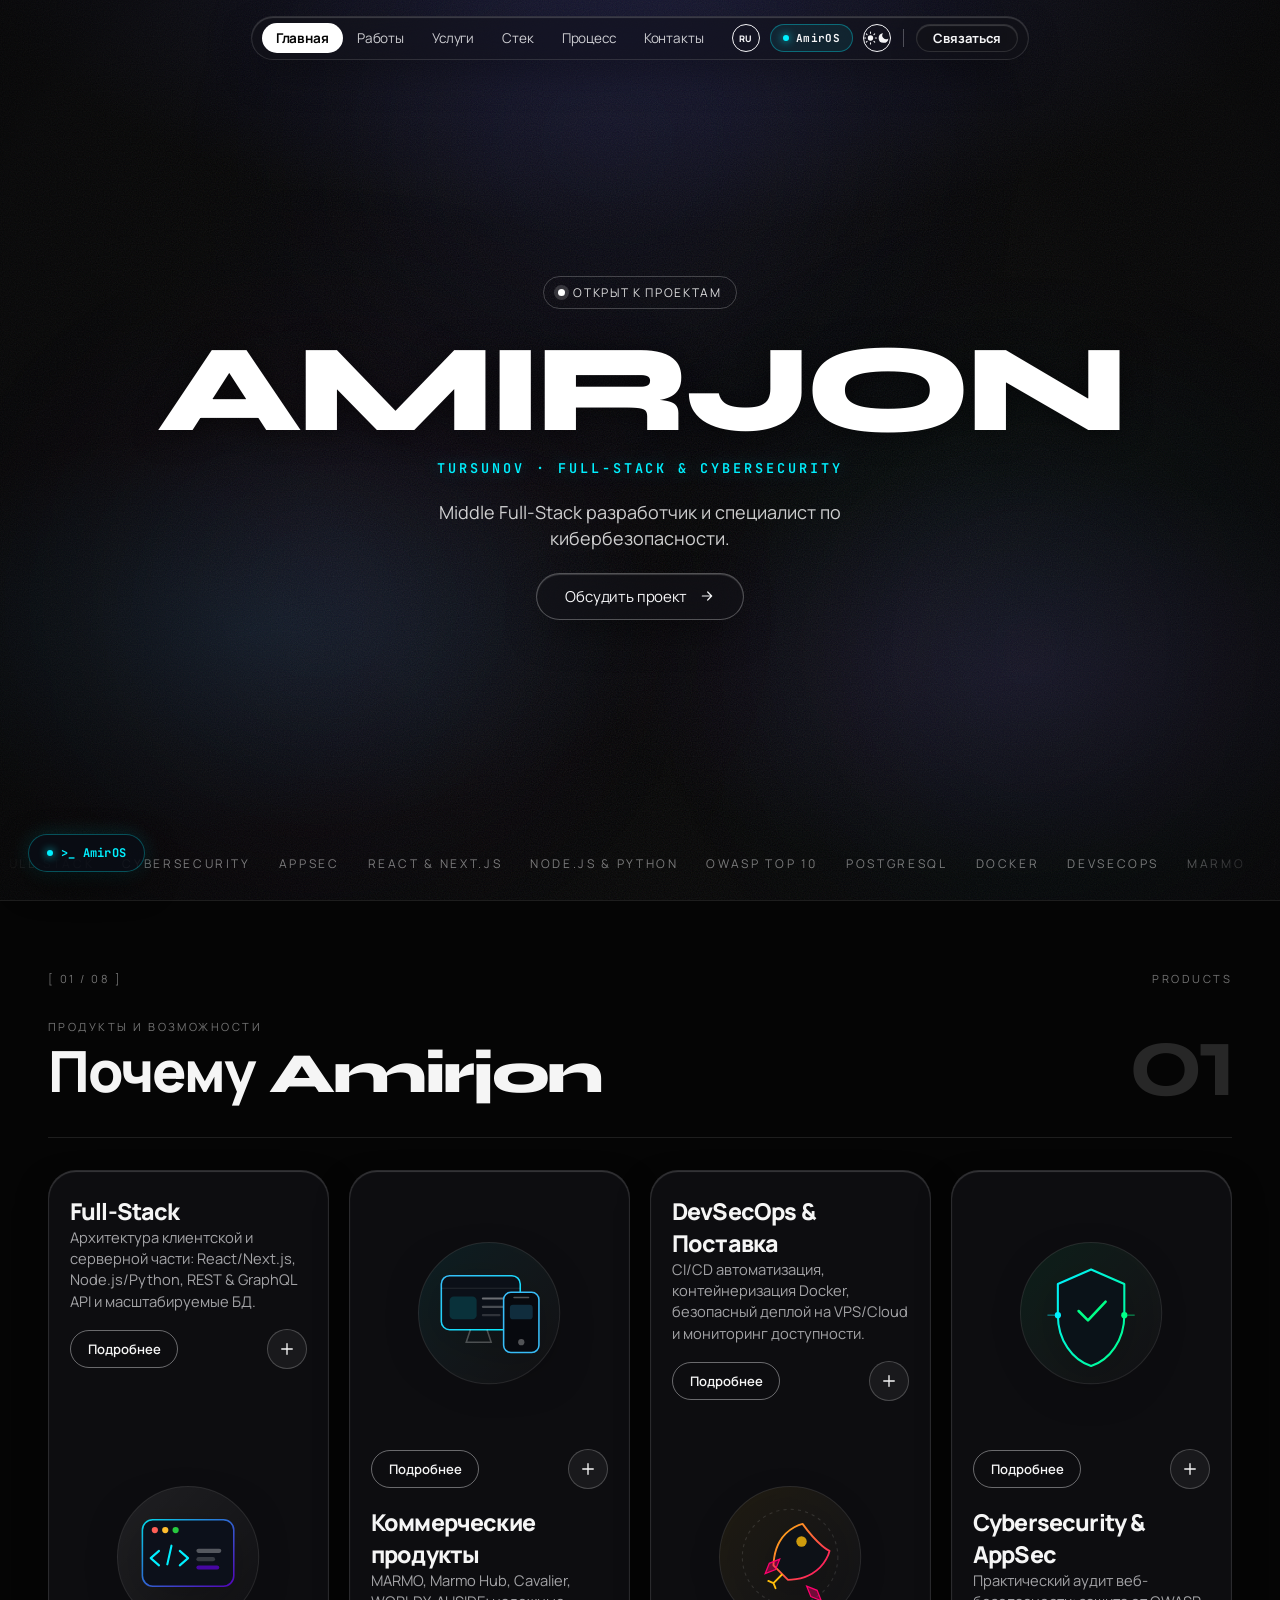
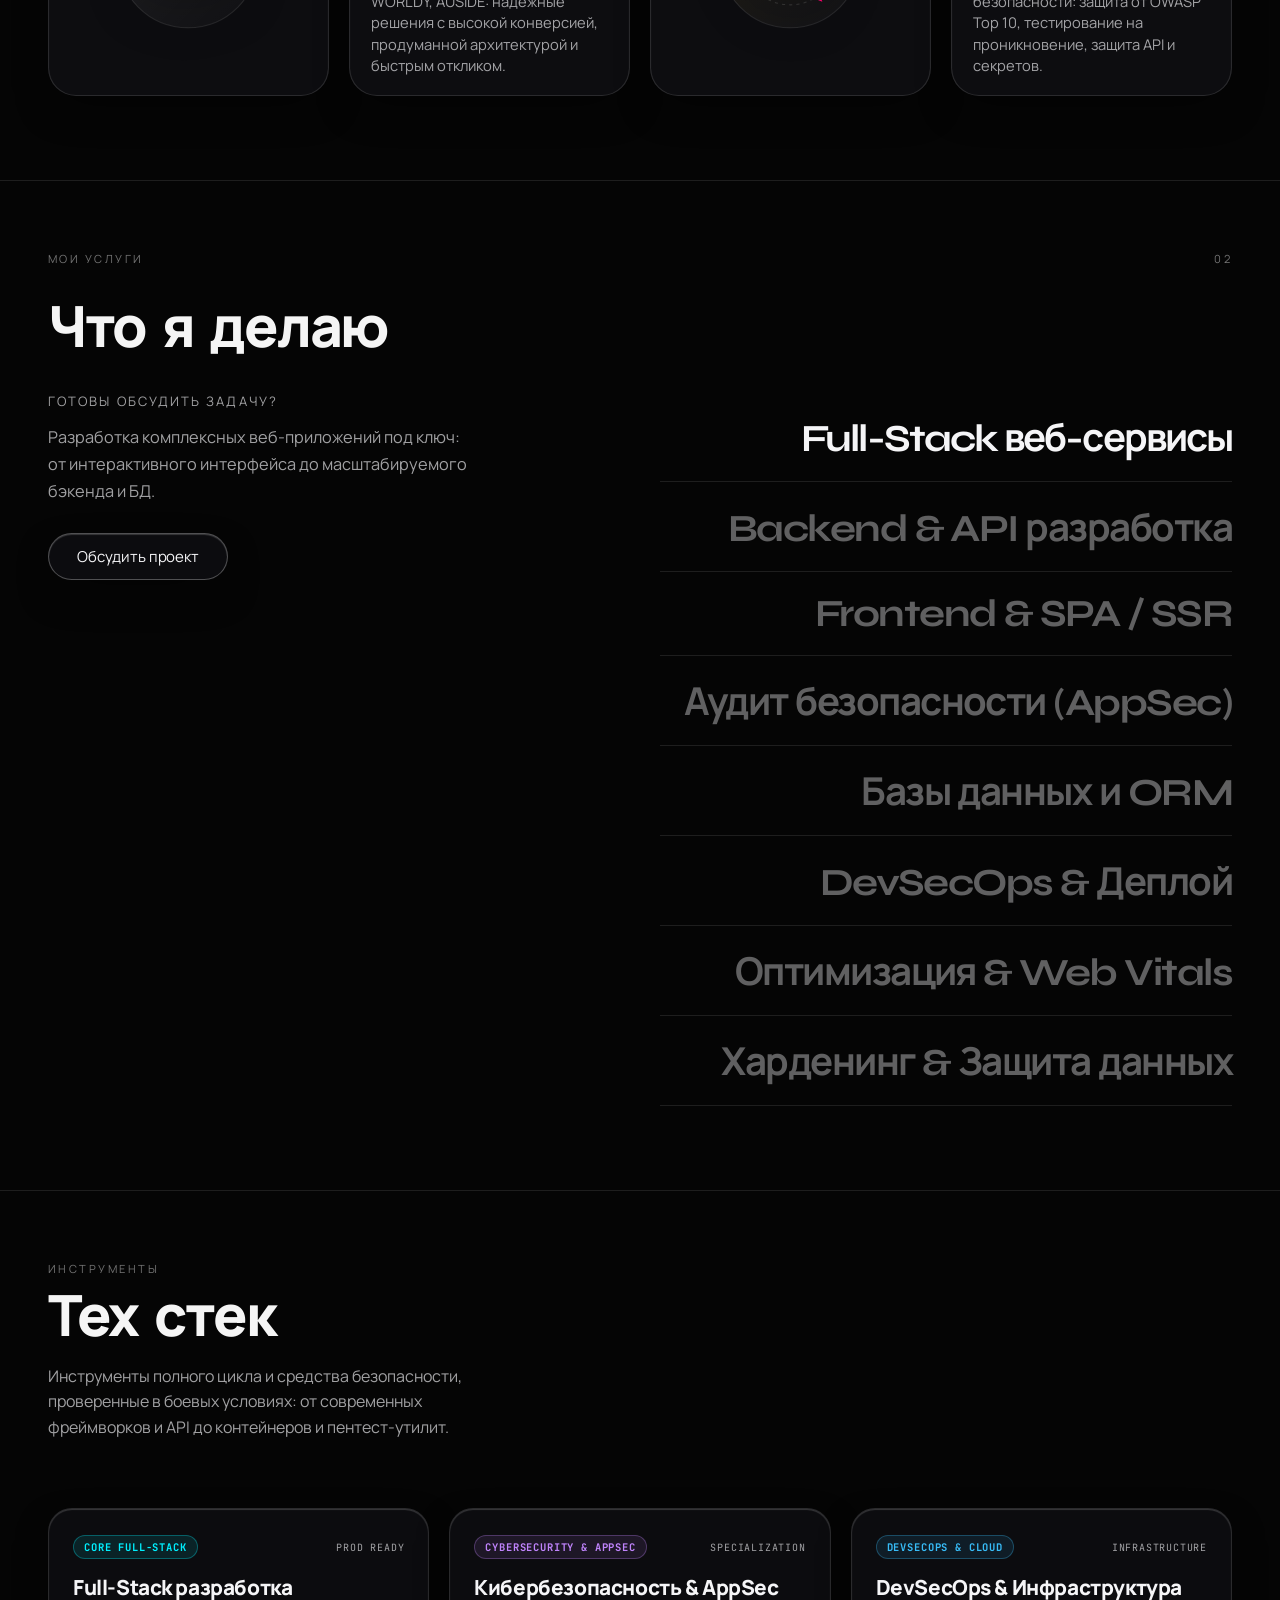
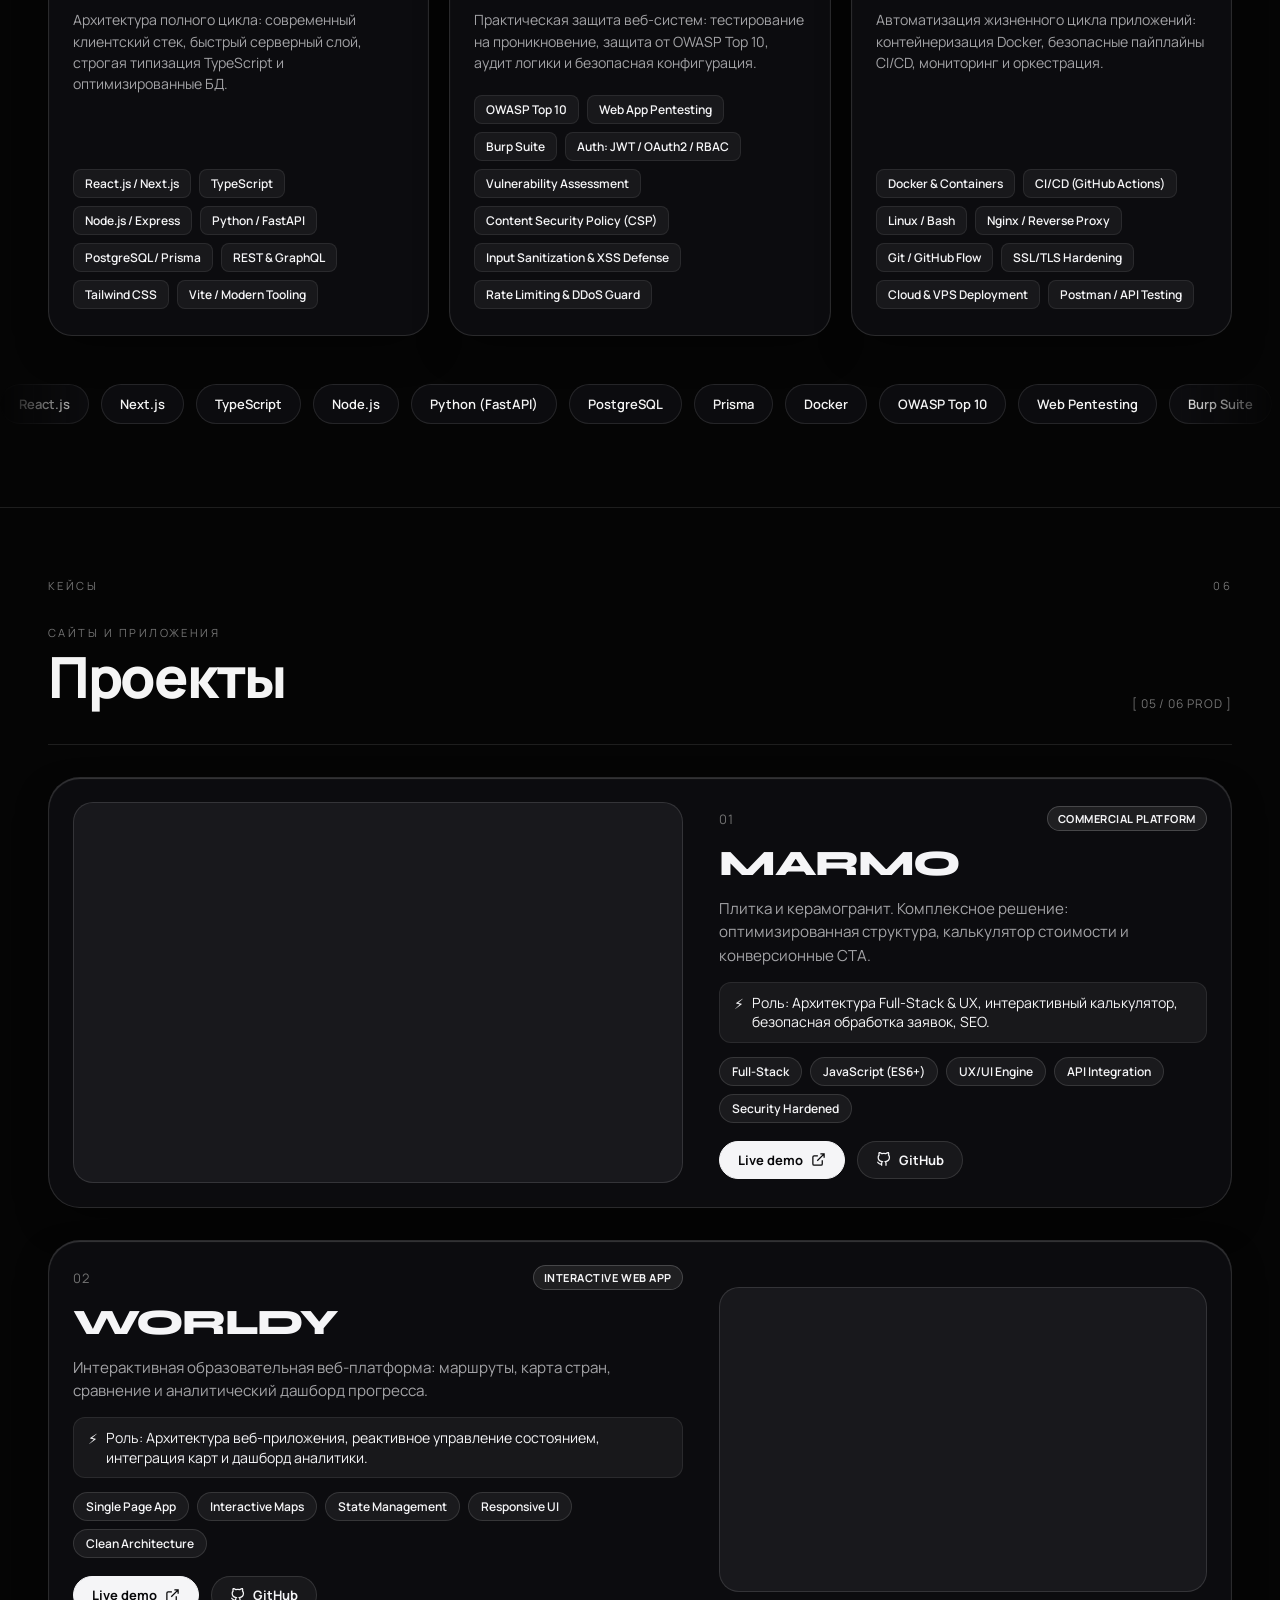
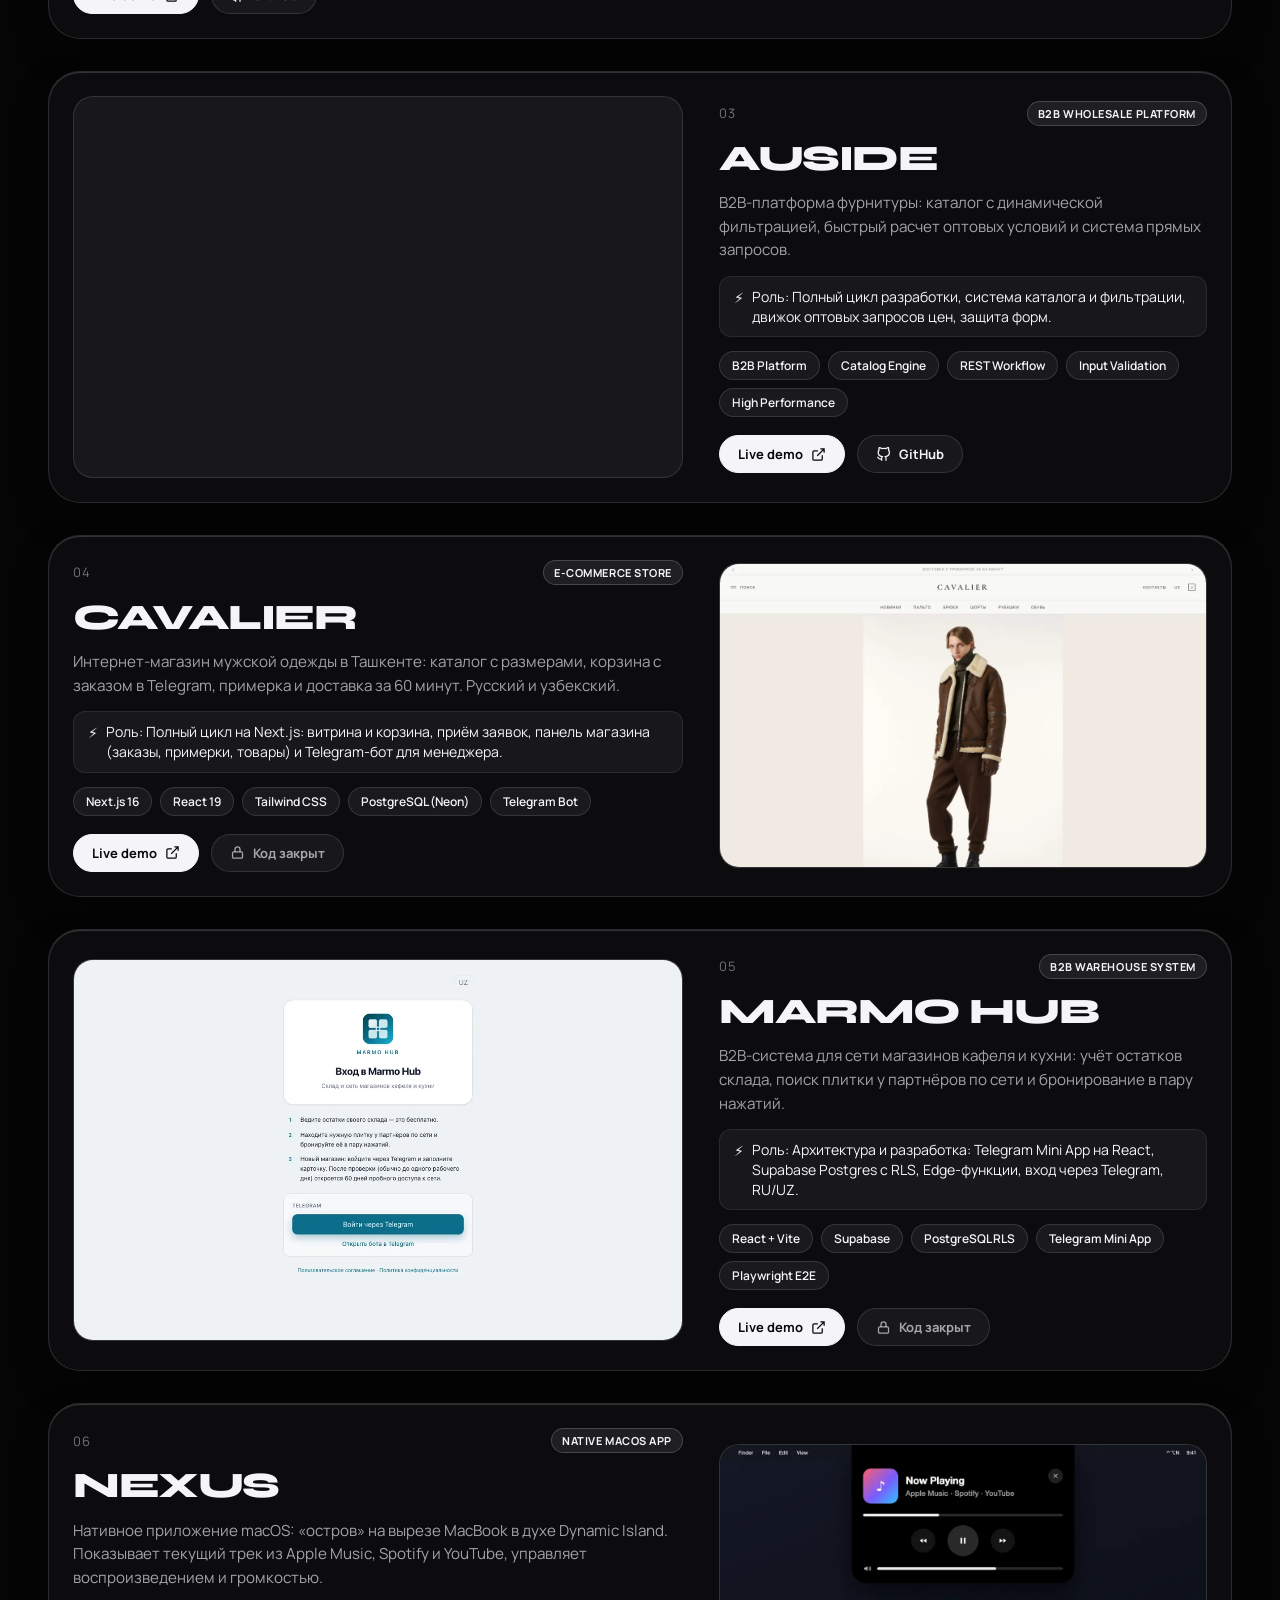
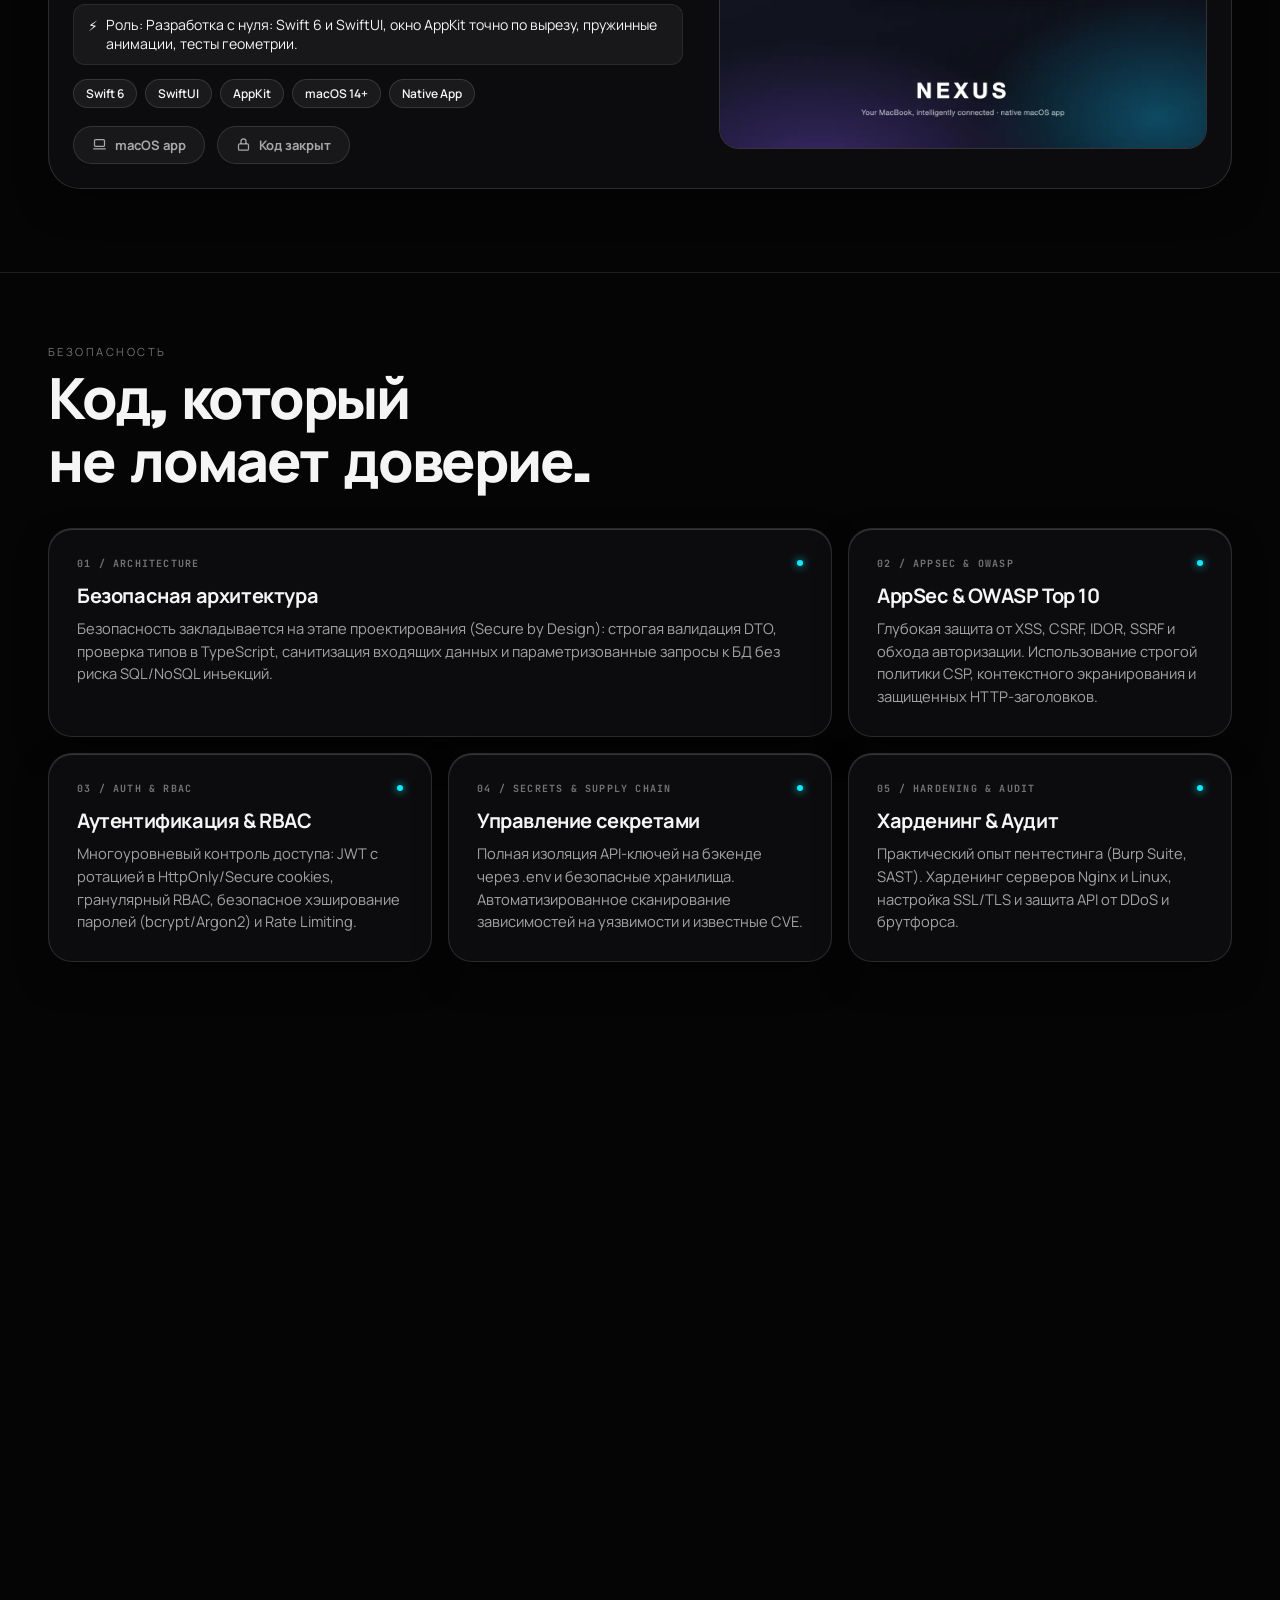
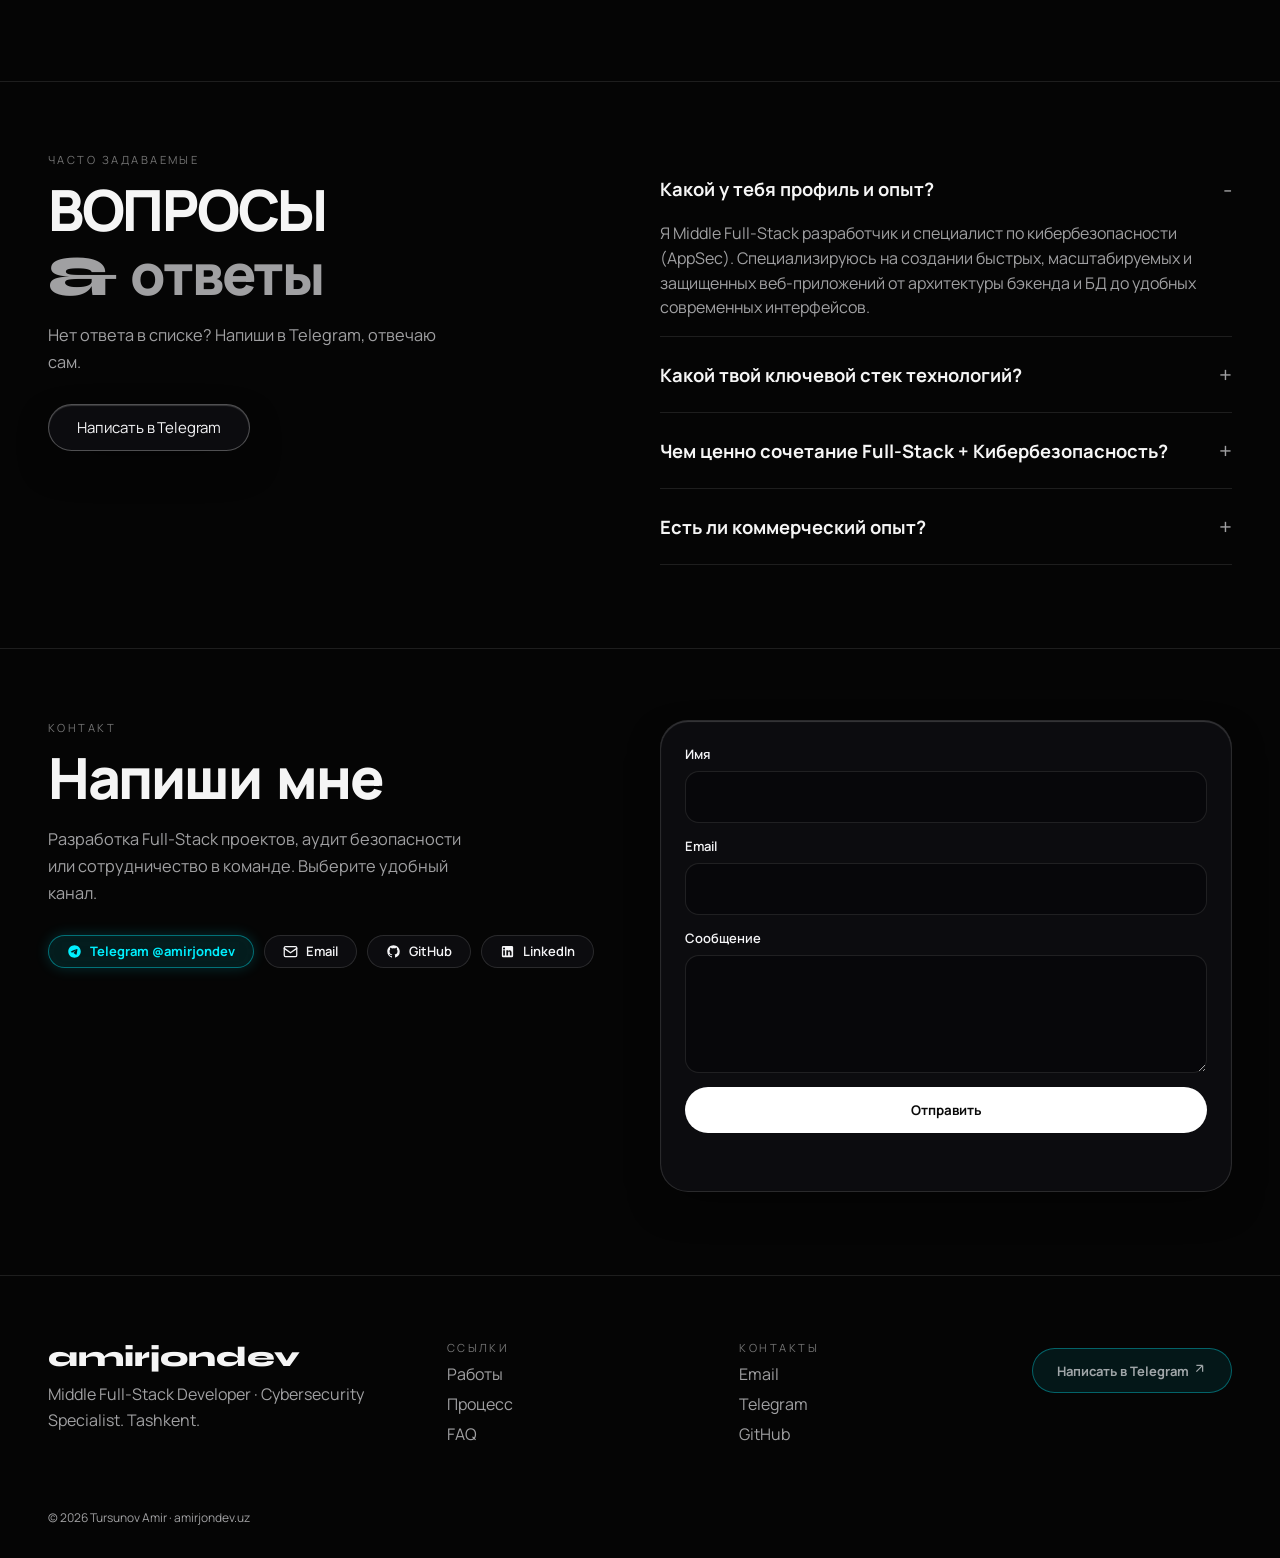
==== commit 93f2a795: "Добавлены проекты Cavalier, Marmo Hub и NEXUS в портфолио Три новые карточки в разделе «Проекты» в т" ====
--- a/index.html
+++ b/index.html
@@ -12,9 +12,13 @@
   <meta property="og:description" content="Middle Full-Stack Developer &amp; Cybersecurity Specialist. Современные защищенные веб-проекты на amirjondev.uz">
   <meta property="og:type" content="website">
   <meta property="og:url" content="https://amirjondev.uz/">
-  <meta property="og:image" content="https://amirjondev.uz/og-image.svg">
+  <meta property="og:image" content="https://amirjondev.uz/og-image.png">
+  <meta property="og:image:width" content="1200">
+  <meta property="og:image:height" content="630">
+  <meta property="og:image:type" content="image/png">
   <meta property="og:locale" content="ru_RU">
   <meta name="twitter:card" content="summary_large_image">
+  <meta name="twitter:image" content="https://amirjondev.uz/og-image.png">
   <meta name="theme-color" content="#050505">
   <link rel="preconnect" href="https://fonts.googleapis.com">
   <link rel="preconnect" href="https://fonts.gstatic.com" crossorigin>
@@ -145,8 +149,8 @@
       </div>
       <div class="hero-ticker" aria-hidden="true">
         <div class="hero-ticker-track">
-          <span>Full-Stack</span><span>Cybersecurity</span><span>AppSec</span><span>React &amp; Next.js</span><span>Node.js &amp; Python</span><span>OWASP Top 10</span><span>PostgreSQL</span><span>Docker</span><span>DevSecOps</span><span>MARMO</span><span>WORLDY</span><span>AUSIDE</span><span>Tashkent</span><span>Available for hire</span>
-          <span>Full-Stack</span><span>Cybersecurity</span><span>AppSec</span><span>React &amp; Next.js</span><span>Node.js &amp; Python</span><span>OWASP Top 10</span><span>PostgreSQL</span><span>Docker</span><span>DevSecOps</span><span>MARMO</span><span>WORLDY</span><span>AUSIDE</span><span>Tashkent</span><span>Available for hire</span>
+          <span>Full-Stack</span><span>Cybersecurity</span><span>AppSec</span><span>React &amp; Next.js</span><span>Node.js &amp; Python</span><span>OWASP Top 10</span><span>PostgreSQL</span><span>Docker</span><span>DevSecOps</span><span>MARMO</span><span>MARMO HUB</span><span>CAVALIER</span><span>WORLDY</span><span>AUSIDE</span><span>NEXUS</span><span>Tashkent</span><span>Available for hire</span>
+          <span>Full-Stack</span><span>Cybersecurity</span><span>AppSec</span><span>React &amp; Next.js</span><span>Node.js &amp; Python</span><span>OWASP Top 10</span><span>PostgreSQL</span><span>Docker</span><span>DevSecOps</span><span>MARMO</span><span>MARMO HUB</span><span>CAVALIER</span><span>WORLDY</span><span>AUSIDE</span><span>NEXUS</span><span>Tashkent</span><span>Available for hire</span>
         </div>
       </div>
     </section>
@@ -236,7 +240,7 @@
             </div>
             <div class="aw-card__copy">
               <h3 class="aw-card__title" data-i18n="about.c2.title">Коммерческие продукты</h3>
-              <p class="aw-card__text" data-i18n="about.c2.text">MARMO, WORLDY, AUSIDE: надежные решения с высокой конверсией, продуманной архитектурой и быстрым откликом.</p>
+              <p class="aw-card__text" data-i18n="about.c2.text">MARMO, Marmo Hub, Cavalier, WORLDY, AUSIDE: надежные решения с высокой конверсией, продуманной архитектурой и быстрым откликом.</p>
             </div>
           </article>
           <article class="aw-card aw-card--art-bottom">
@@ -423,14 +427,14 @@
       <div class="aw-inner">
         <div class="aw-topbar">
           <span class="aw-mono" data-i18n="projects.label">КЕЙСЫ</span>
-          <span class="aw-mono">03</span>
+          <span class="aw-mono">06</span>
         </div>
         <header class="aw-head">
           <div>
-            <p class="aw-label" data-i18n="projects.kicker">ЖИВЫЕ САЙТЫ</p>
+            <p class="aw-label" data-i18n="projects.kicker">САЙТЫ И ПРИЛОЖЕНИЯ</p>
             <h2 class="aw-title" data-i18n="projects.title">Проекты</h2>
           </div>
-          <div class="projects-count-badge aw-mono">[ 03 / 03 PROD ]</div>
+          <div class="projects-count-badge aw-mono">[ 05 / 06 PROD ]</div>
         </header>
         <div class="aw-rule" aria-hidden="true"></div>
         <div class="proj-showcase-grid">
@@ -574,6 +578,141 @@
               </div>
             </div>
           </article>
+
+          <!-- 04 CAVALIER -->
+          <article class="proj-card-showcase liquid-glass">
+            <div class="proj-media-wrap">
+              <a href="https://cavalier-clothes.vercel.app/" target="_blank" rel="noopener noreferrer" class="proj-media-link" aria-label="Открыть CAVALIER">
+                <picture>
+                  <source srcset="/assets/projects/cavalier.webp" type="image/webp">
+                  <img src="/assets/projects/cavalier.jpg" alt="CAVALIER - магазин мужской одежды" width="1200" height="750" loading="lazy" decoding="async">
+                </picture>
+                <div class="proj-media-overlay">
+                  <span class="proj-hover-badge">
+                    <span>Live Demo</span>
+                    <svg width="14" height="14" viewBox="0 0 24 24" fill="none" stroke="currentColor" stroke-width="2"><path d="M7 17L17 7M17 7H7M17 7V17"/></svg>
+                  </span>
+                </div>
+              </a>
+            </div>
+            <div class="proj-info">
+              <div class="proj-meta-bar">
+                <span class="aw-mono proj-number">04</span>
+                <span class="proj-type-badge">E-COMMERCE STORE</span>
+              </div>
+              <h3 class="proj-title">CAVALIER</h3>
+              <p class="proj-desc" data-i18n="proj.4.text">Интернет-магазин мужской одежды в Ташкенте: каталог с размерами, корзина с заказом в Telegram, примерка и доставка за 60 минут. Русский и узбекский.</p>
+              <div class="proj-role-box">
+                <span class="proj-role-icon" aria-hidden="true">⚡</span>
+                <span class="proj-role-text" data-i18n="proj.4.role">Роль: Полный цикл на Next.js: витрина и корзина, приём заявок, панель магазина (заказы, примерки, товары) и Telegram-бот для менеджера.</span>
+              </div>
+              <div class="proj-tags">
+                <span>Next.js 16</span>
+                <span>React 19</span>
+                <span>Tailwind CSS</span>
+                <span>PostgreSQL (Neon)</span>
+                <span>Telegram Bot</span>
+              </div>
+              <div class="proj-actions">
+                <a href="https://cavalier-clothes.vercel.app/" target="_blank" rel="noopener noreferrer" class="proj-btn proj-btn--primary">
+                  <span>Live demo</span>
+                  <svg width="15" height="15" viewBox="0 0 24 24" fill="none" stroke="currentColor" stroke-width="2"><path d="M18 13v6a2 2 0 0 1-2 2H5a2 2 0 0 1-2-2V8a2 2 0 0 1 2-2h6M15 3h6v6M10 14L21 3"/></svg>
+                </a>
+                <span class="proj-btn proj-btn--secondary proj-btn--static">
+                  <svg width="15" height="15" viewBox="0 0 24 24" fill="none" stroke="currentColor" stroke-width="2"><rect x="4" y="11" width="16" height="10" rx="2"/><path d="M8 11V7a4 4 0 0 1 8 0v4"/></svg>
+                  <span data-i18n="proj.private">Код закрыт</span>
+                </span>
+              </div>
+            </div>
+          </article>
+
+          <!-- 05 MARMO HUB -->
+          <article class="proj-card-showcase liquid-glass">
+            <div class="proj-media-wrap">
+              <a href="https://marmo-hub.uz/" target="_blank" rel="noopener noreferrer" class="proj-media-link" aria-label="Открыть MARMO HUB">
+                <picture>
+                  <source srcset="/assets/projects/marmo-hub.webp" type="image/webp">
+                  <img src="/assets/projects/marmo-hub.jpg" alt="Marmo Hub - экран входа" width="1200" height="750" loading="lazy" decoding="async">
+                </picture>
+                <div class="proj-media-overlay">
+                  <span class="proj-hover-badge">
+                    <span>Live Demo</span>
+                    <svg width="14" height="14" viewBox="0 0 24 24" fill="none" stroke="currentColor" stroke-width="2"><path d="M7 17L17 7M17 7H7M17 7V17"/></svg>
+                  </span>
+                </div>
+              </a>
+            </div>
+            <div class="proj-info">
+              <div class="proj-meta-bar">
+                <span class="aw-mono proj-number">05</span>
+                <span class="proj-type-badge">B2B WAREHOUSE SYSTEM</span>
+              </div>
+              <h3 class="proj-title">MARMO HUB</h3>
+              <p class="proj-desc" data-i18n="proj.5.text">B2B-система для сети магазинов кафеля и кухни: учёт остатков склада, поиск плитки у партнёров по сети и бронирование в пару нажатий.</p>
+              <div class="proj-role-box">
+                <span class="proj-role-icon" aria-hidden="true">⚡</span>
+                <span class="proj-role-text" data-i18n="proj.5.role">Роль: Архитектура и разработка: Telegram Mini App на React, Supabase Postgres с RLS, Edge-функции, вход через Telegram, RU/UZ.</span>
+              </div>
+              <div class="proj-tags">
+                <span>React + Vite</span>
+                <span>Supabase</span>
+                <span>PostgreSQL RLS</span>
+                <span>Telegram Mini App</span>
+                <span>Playwright E2E</span>
+              </div>
+              <div class="proj-actions">
+                <a href="https://marmo-hub.uz/" target="_blank" rel="noopener noreferrer" class="proj-btn proj-btn--primary">
+                  <span>Live demo</span>
+                  <svg width="15" height="15" viewBox="0 0 24 24" fill="none" stroke="currentColor" stroke-width="2"><path d="M18 13v6a2 2 0 0 1-2 2H5a2 2 0 0 1-2-2V8a2 2 0 0 1 2-2h6M15 3h6v6M10 14L21 3"/></svg>
+                </a>
+                <span class="proj-btn proj-btn--secondary proj-btn--static">
+                  <svg width="15" height="15" viewBox="0 0 24 24" fill="none" stroke="currentColor" stroke-width="2"><rect x="4" y="11" width="16" height="10" rx="2"/><path d="M8 11V7a4 4 0 0 1 8 0v4"/></svg>
+                  <span data-i18n="proj.private">Код закрыт</span>
+                </span>
+              </div>
+            </div>
+          </article>
+
+          <!-- 06 NEXUS -->
+          <article class="proj-card-showcase liquid-glass">
+            <div class="proj-media-wrap">
+              <div class="proj-media-link">
+                <picture>
+                  <source srcset="/assets/projects/nexus.webp" type="image/webp">
+                  <img src="/assets/projects/nexus.jpg" alt="NEXUS - макет острова на вырезе MacBook" width="1200" height="750" loading="lazy" decoding="async">
+                </picture>
+              </div>
+            </div>
+            <div class="proj-info">
+              <div class="proj-meta-bar">
+                <span class="aw-mono proj-number">06</span>
+                <span class="proj-type-badge">NATIVE MACOS APP</span>
+              </div>
+              <h3 class="proj-title">NEXUS</h3>
+              <p class="proj-desc" data-i18n="proj.6.text">Нативное приложение macOS: «остров» на вырезе MacBook в духе Dynamic Island. Показывает текущий трек из Apple Music, Spotify и YouTube, управляет воспроизведением и громкостью.</p>
+              <div class="proj-role-box">
+                <span class="proj-role-icon" aria-hidden="true">⚡</span>
+                <span class="proj-role-text" data-i18n="proj.6.role">Роль: Разработка с нуля: Swift 6 и SwiftUI, окно AppKit точно по вырезу, пружинные анимации, тесты геометрии.</span>
+              </div>
+              <div class="proj-tags">
+                <span>Swift 6</span>
+                <span>SwiftUI</span>
+                <span>AppKit</span>
+                <span>macOS 14+</span>
+                <span>Native App</span>
+              </div>
+              <div class="proj-actions">
+                <span class="proj-btn proj-btn--secondary proj-btn--static">
+                  <svg width="15" height="15" viewBox="0 0 24 24" fill="none" stroke="currentColor" stroke-width="2"><rect x="4" y="4" width="16" height="11" rx="2"/><path d="M2 19h20"/></svg>
+                  <span>macOS app</span>
+                </span>
+                <span class="proj-btn proj-btn--secondary proj-btn--static">
+                  <svg width="15" height="15" viewBox="0 0 24 24" fill="none" stroke="currentColor" stroke-width="2"><rect x="4" y="11" width="16" height="10" rx="2"/><path d="M8 11V7a4 4 0 0 1 8 0v4"/></svg>
+                  <span data-i18n="proj.private">Код закрыт</span>
+                </span>
+              </div>
+            </div>
+          </article>
         </div>
       </div>
     </section>
@@ -685,7 +824,7 @@
           </details>
           <details>
             <summary data-i18n="faq.4.q">Есть ли коммерческий опыт?</summary>
-            <p data-i18n="faq.4.a">Да, среди публичных работ — коммерческие платформы MARMO (marmo.uz), WORLDY и AUSIDE. Реализован полный цикл от проектирования до развертывания в продакшене.</p>
+            <p data-i18n="faq.4.a">Да, среди публичных работ — коммерческие платформы MARMO (marmo.uz), Marmo Hub, Cavalier, WORLDY и AUSIDE. Реализован полный цикл от проектирования до развертывания в продакшене.</p>
           </details>
         </div>
       </div>
@@ -718,6 +857,7 @@
         </div>
         <form class="contact-form liquid-glass" id="contactForm" method="POST">
           <input type="hidden" name="access_key" value="386be809-0dd1-4c4c-8735-ea7579aa89ab">
+          <input type="checkbox" name="botcheck" tabindex="-1" autocomplete="off" aria-hidden="true" style="display: none;">
           <label>
             <span data-i18n="form.name">Имя</span>
             <input type="text" id="contactName" name="name" autocomplete="name" required>
--- a/styles.css
+++ b/styles.css
@@ -1446,6 +1446,15 @@
   transform: translateY(-2px);
 }
 
+.proj-btn--static,
+.proj-btn--static:hover {
+  cursor: default;
+  transform: none;
+  background: color-mix(in srgb, var(--fg) 5%, transparent);
+  border-color: var(--glass-border);
+  color: var(--muted);
+}
+
 .contact-links {
   display: flex;
   flex-wrap: wrap;
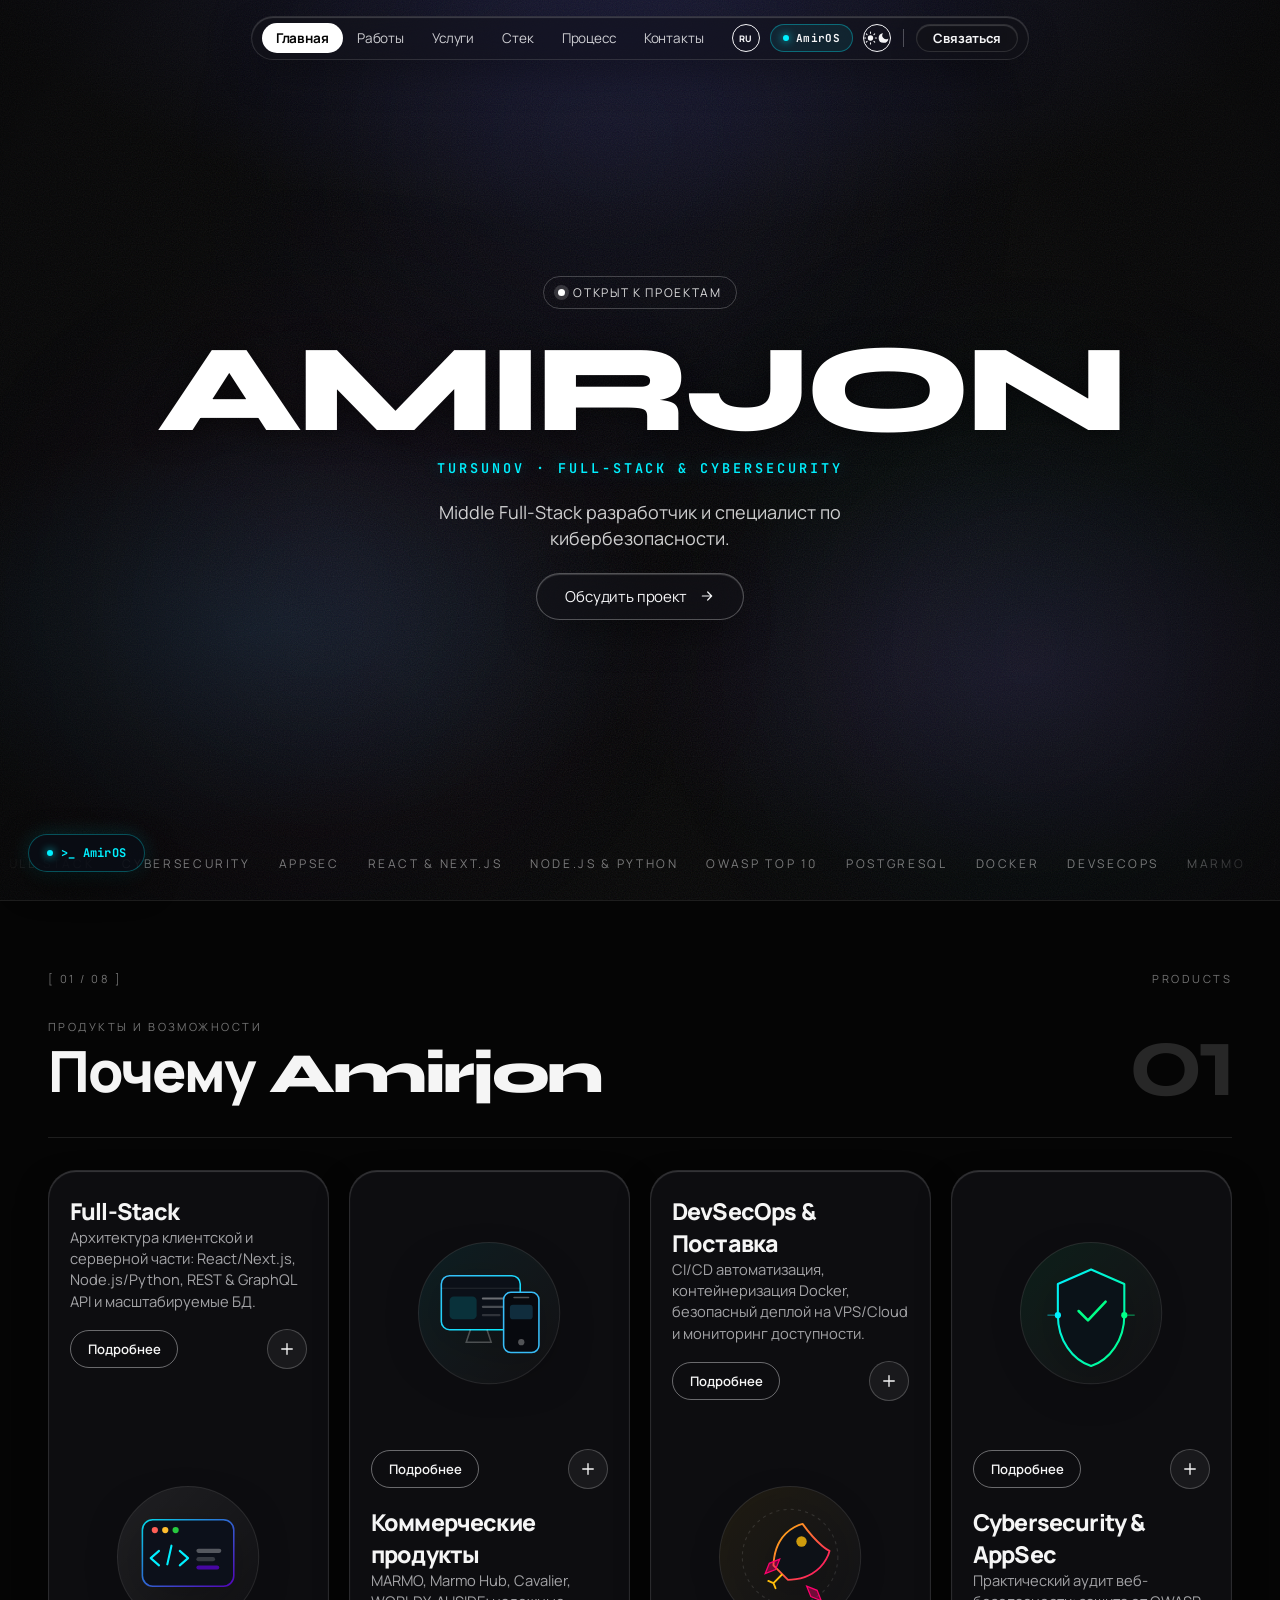
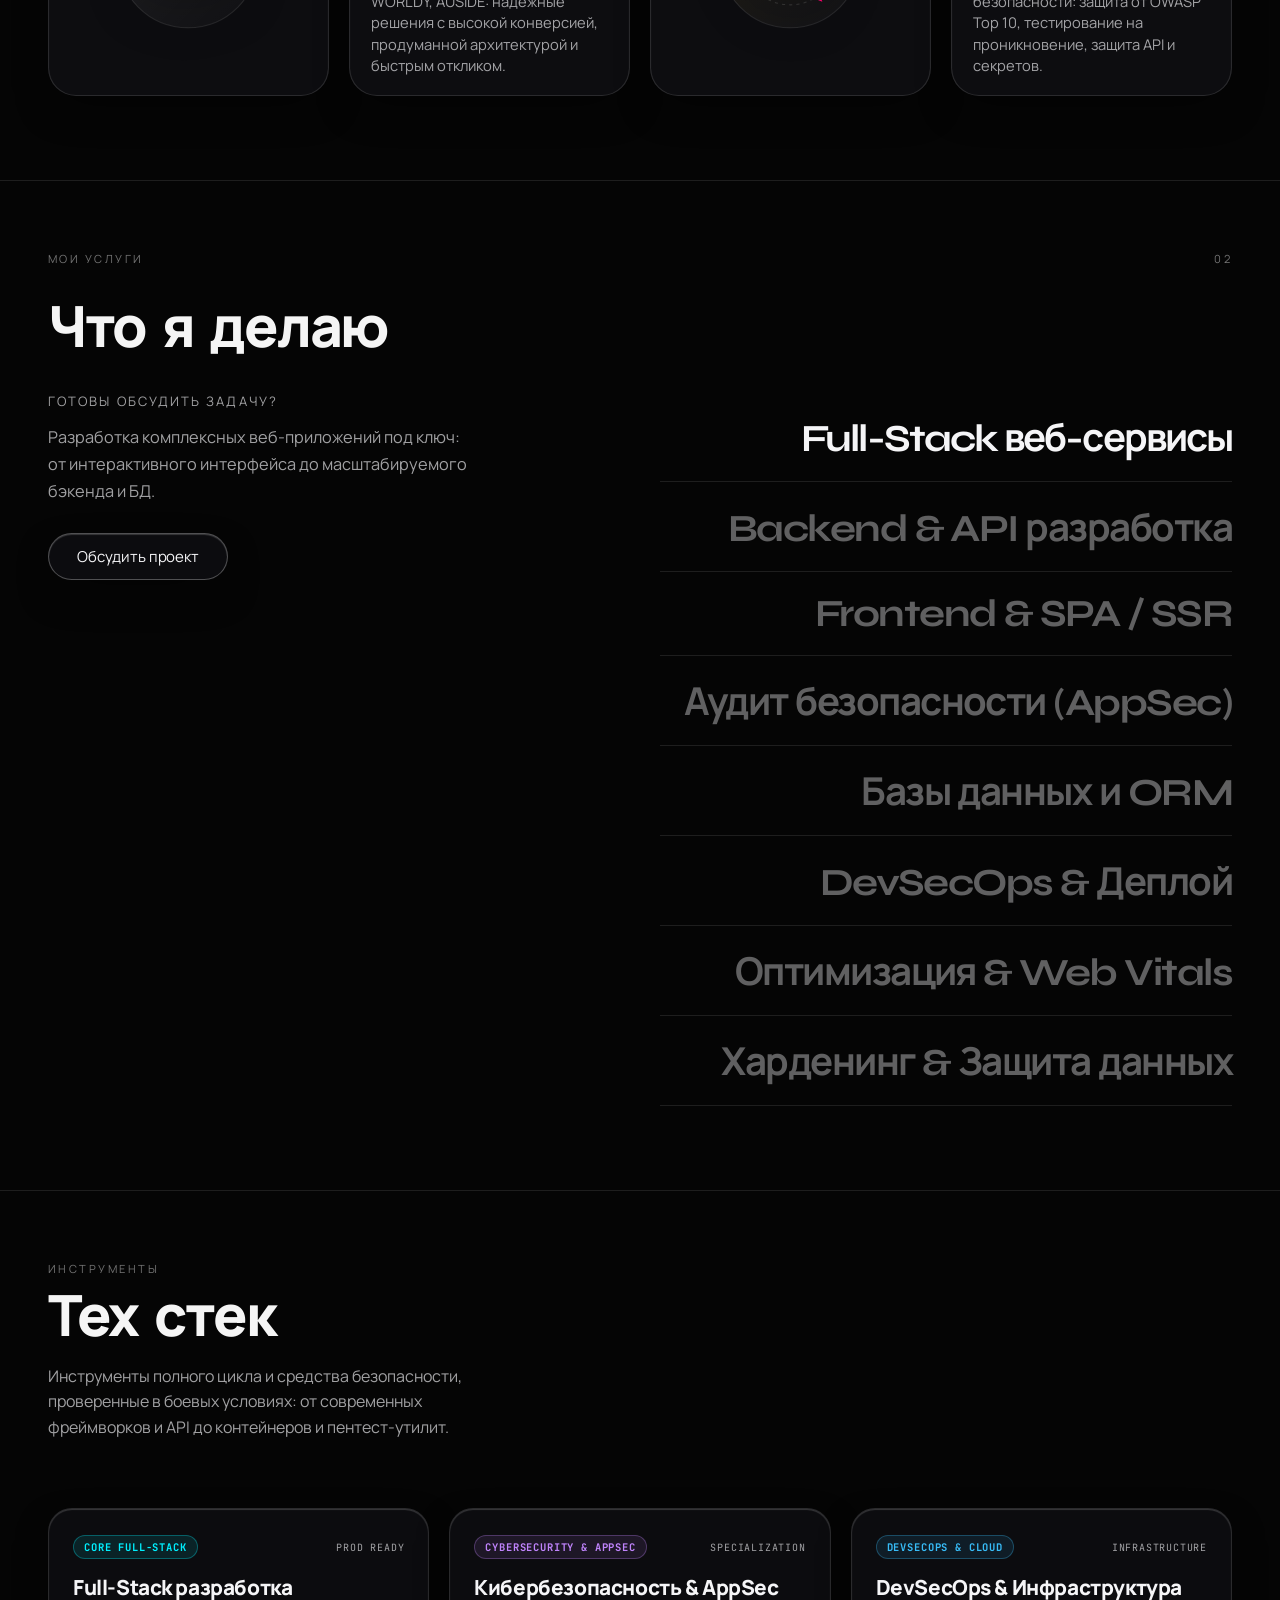
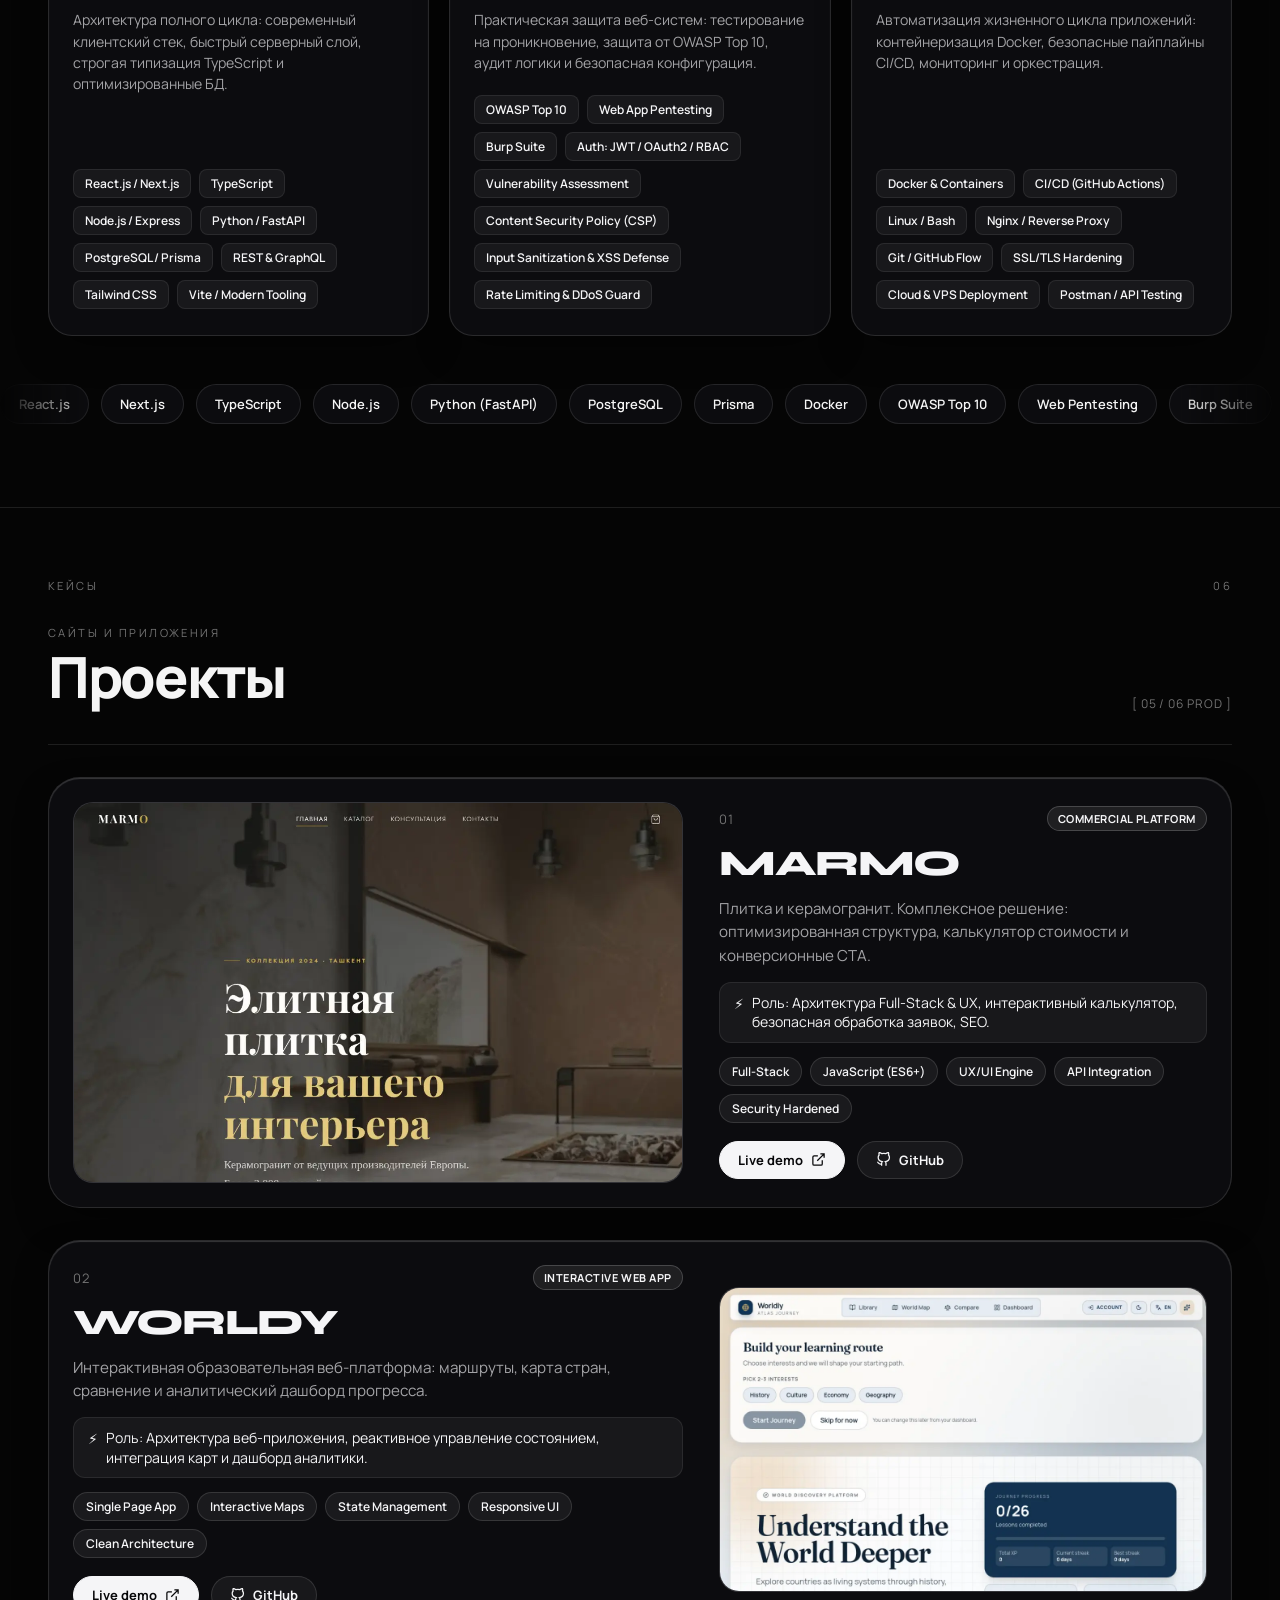
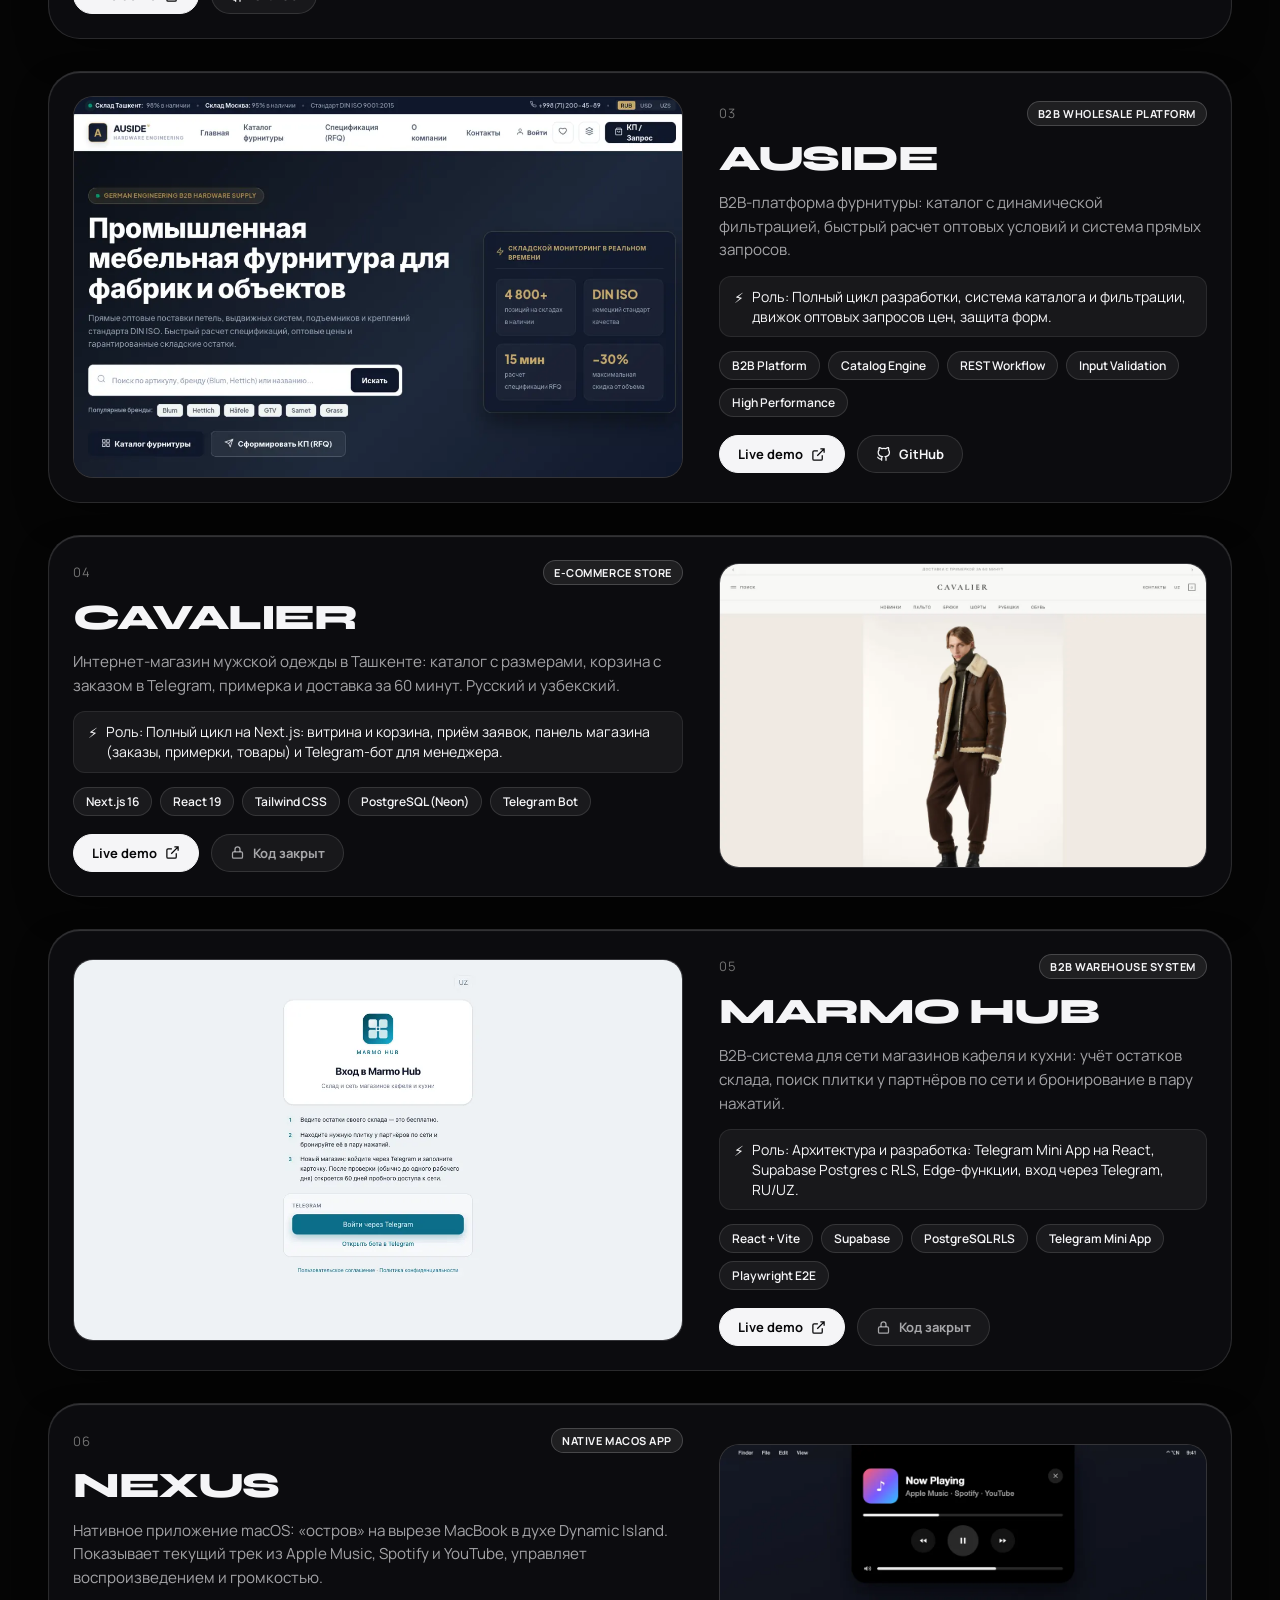
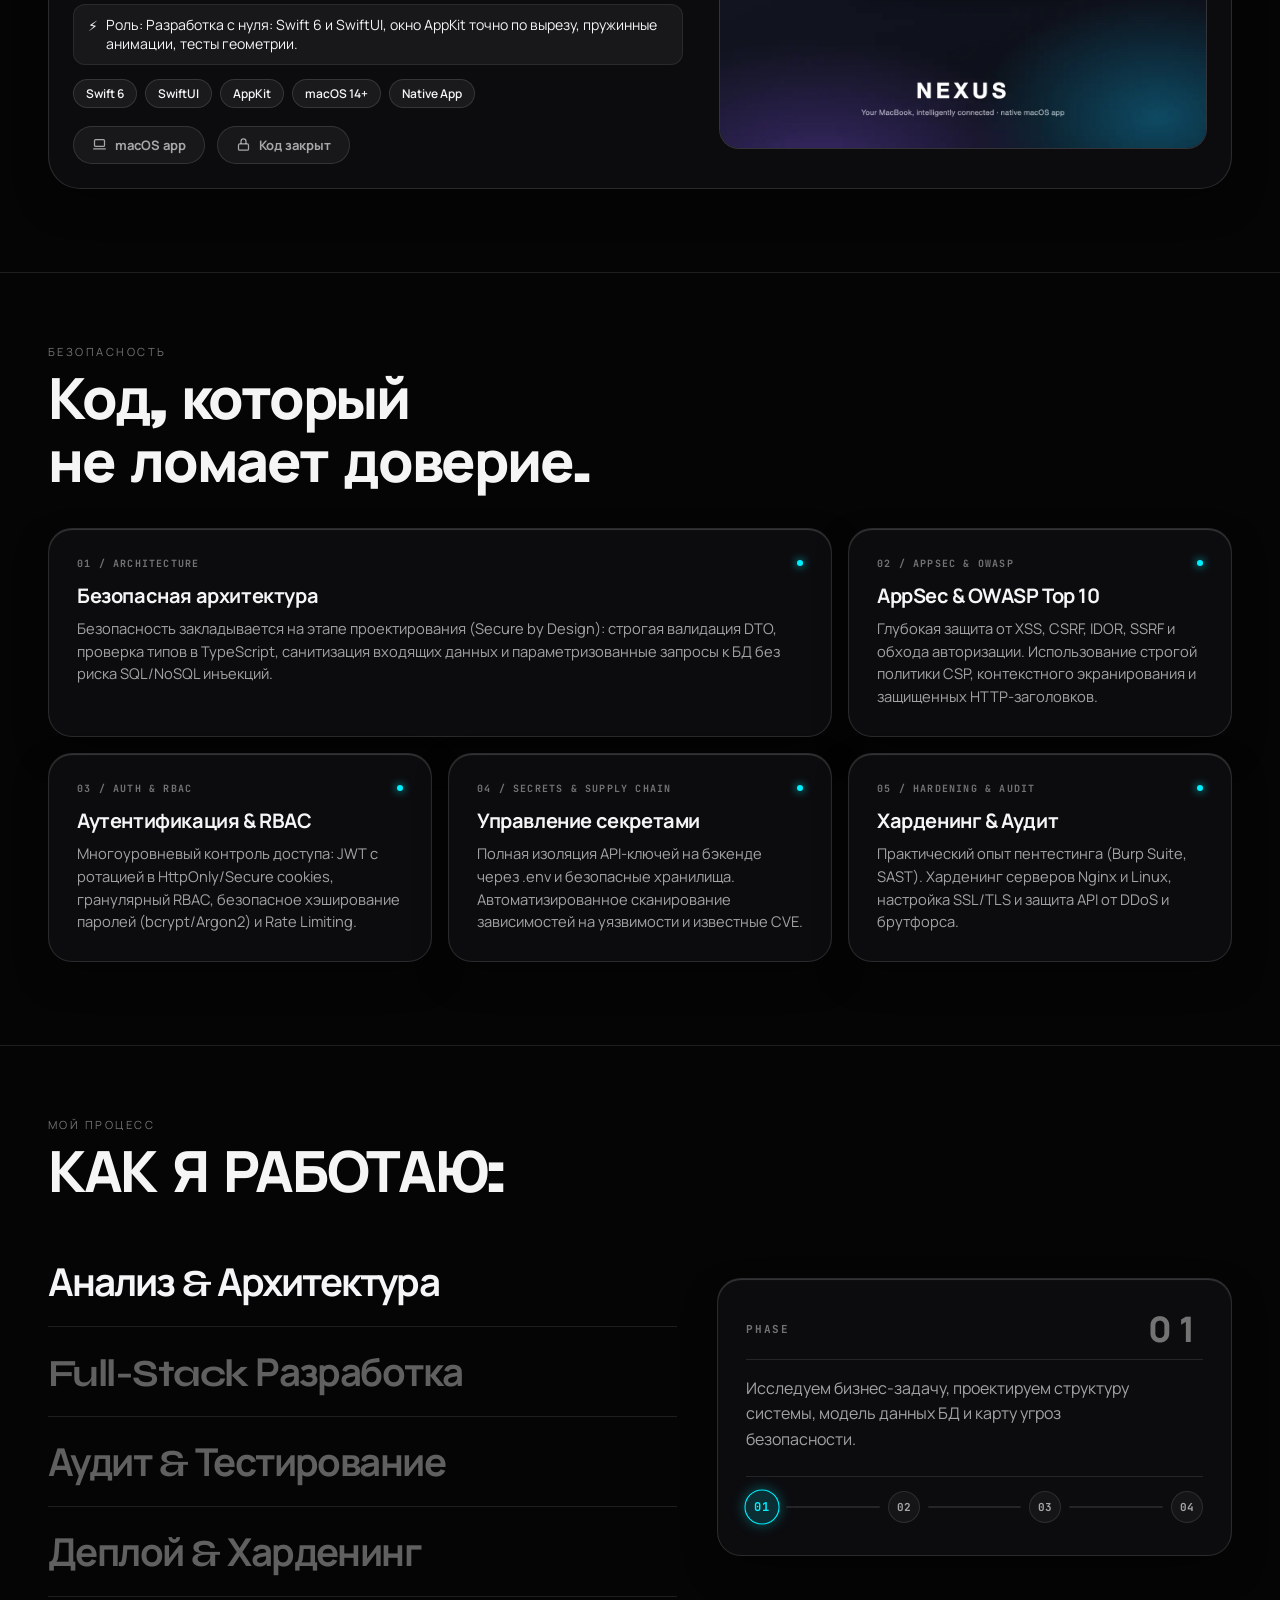
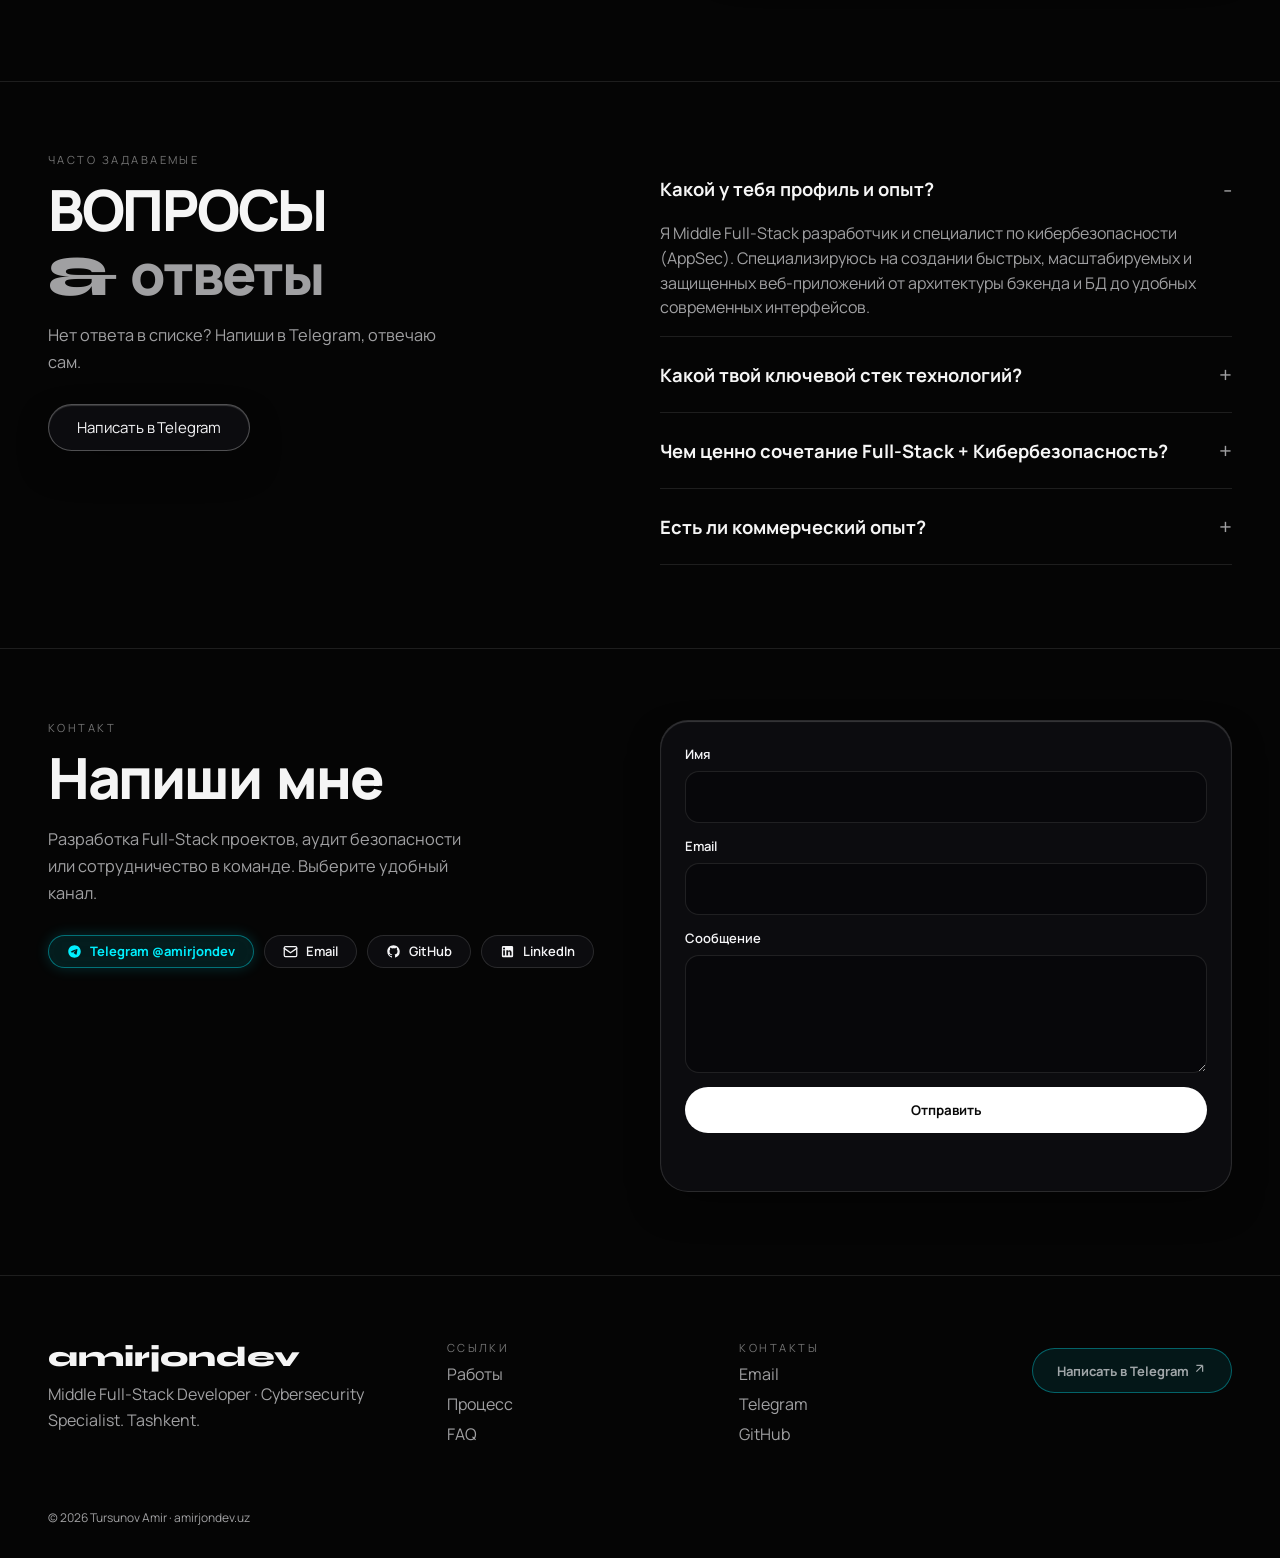
==== commit 64d85a21: "Портфолио: Cavalier ведёт на собственный домен cavalier.uz Co-Authored-By: Claude Opus 5.5 <noreply@" ====
--- a/index.html
+++ b/index.html
@@ -582,7 +582,7 @@
           <!-- 04 CAVALIER -->
           <article class="proj-card-showcase liquid-glass">
             <div class="proj-media-wrap">
-              <a href="https://cavalier-clothes.vercel.app/" target="_blank" rel="noopener noreferrer" class="proj-media-link" aria-label="Открыть CAVALIER">
+              <a href="https://cavalier.uz/" target="_blank" rel="noopener noreferrer" class="proj-media-link" aria-label="Открыть CAVALIER">
                 <picture>
                   <source srcset="/assets/projects/cavalier.webp" type="image/webp">
                   <img src="/assets/projects/cavalier.jpg" alt="CAVALIER - магазин мужской одежды" width="1200" height="750" loading="lazy" decoding="async">
@@ -614,7 +614,7 @@
                 <span>Telegram Bot</span>
               </div>
               <div class="proj-actions">
-                <a href="https://cavalier-clothes.vercel.app/" target="_blank" rel="noopener noreferrer" class="proj-btn proj-btn--primary">
+                <a href="https://cavalier.uz/" target="_blank" rel="noopener noreferrer" class="proj-btn proj-btn--primary">
                   <span>Live demo</span>
                   <svg width="15" height="15" viewBox="0 0 24 24" fill="none" stroke="currentColor" stroke-width="2"><path d="M18 13v6a2 2 0 0 1-2 2H5a2 2 0 0 1-2-2V8a2 2 0 0 1 2-2h6M15 3h6v6M10 14L21 3"/></svg>
                 </a>
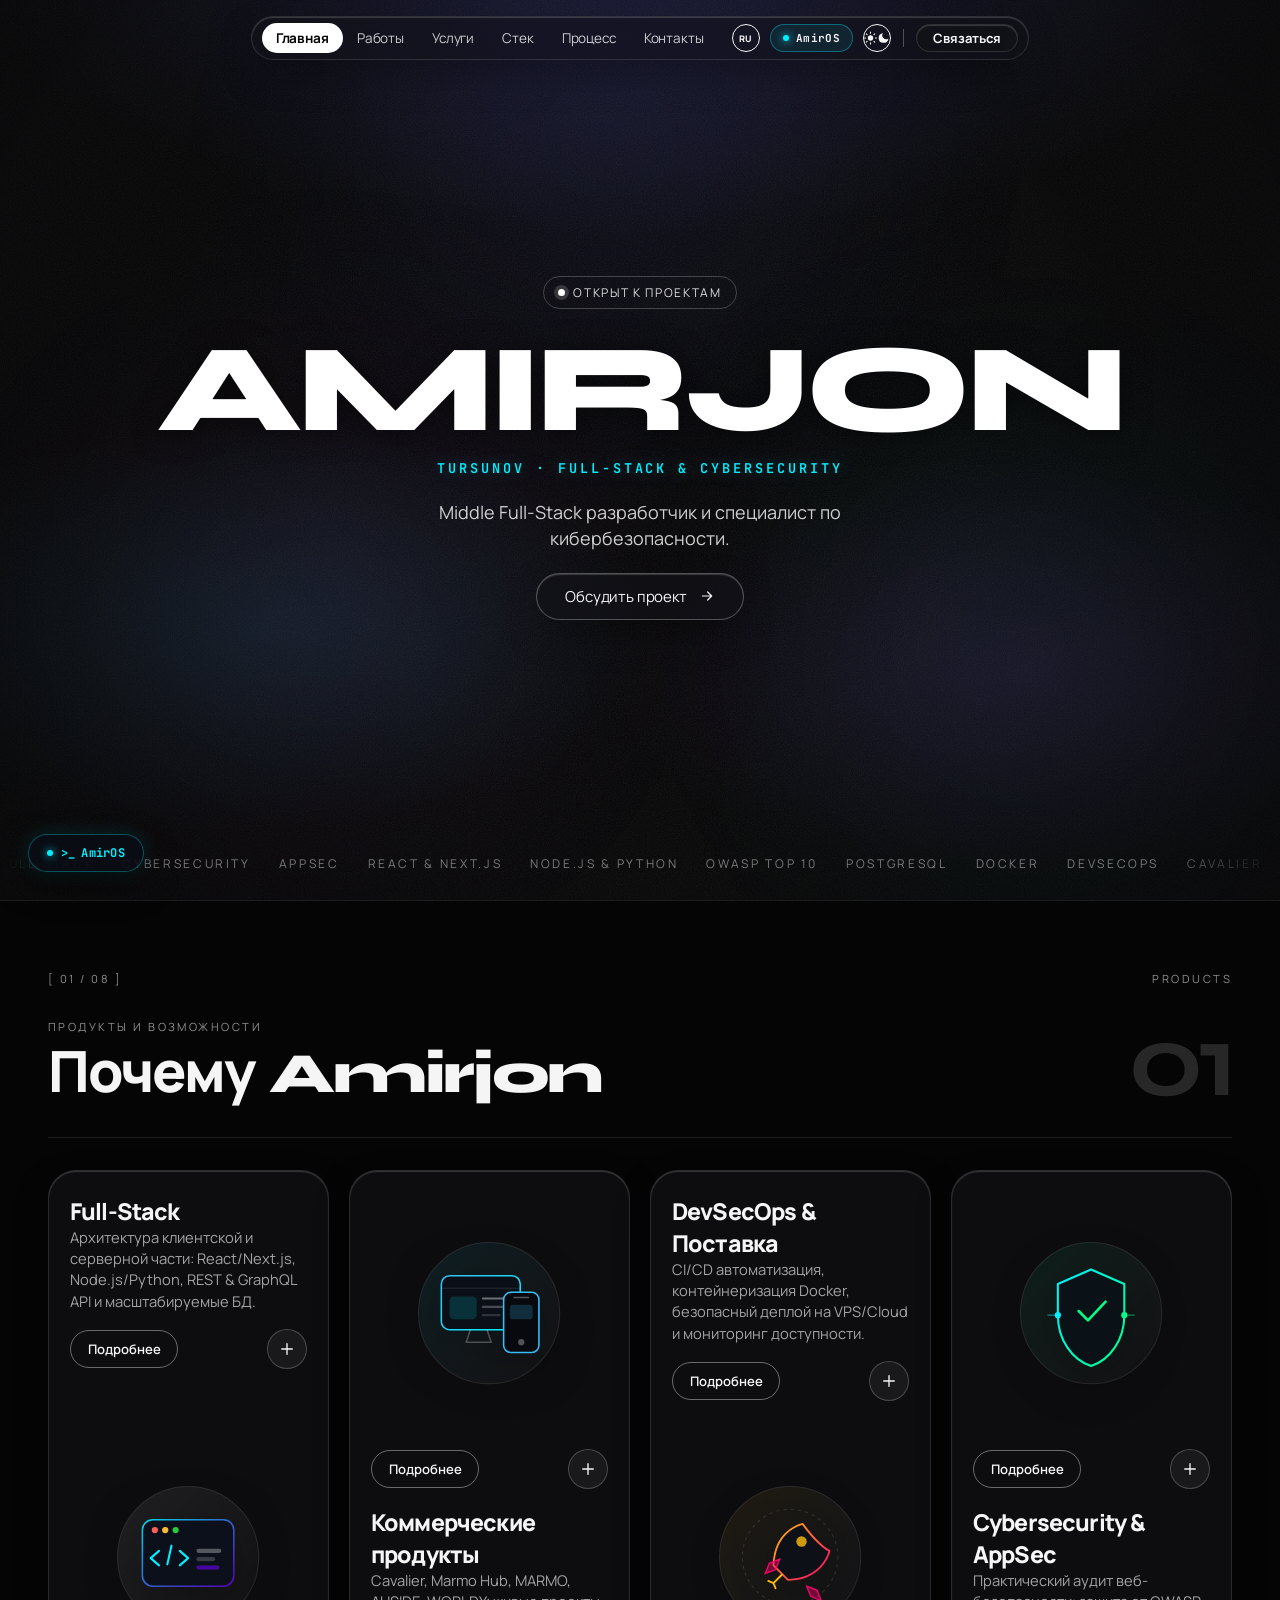
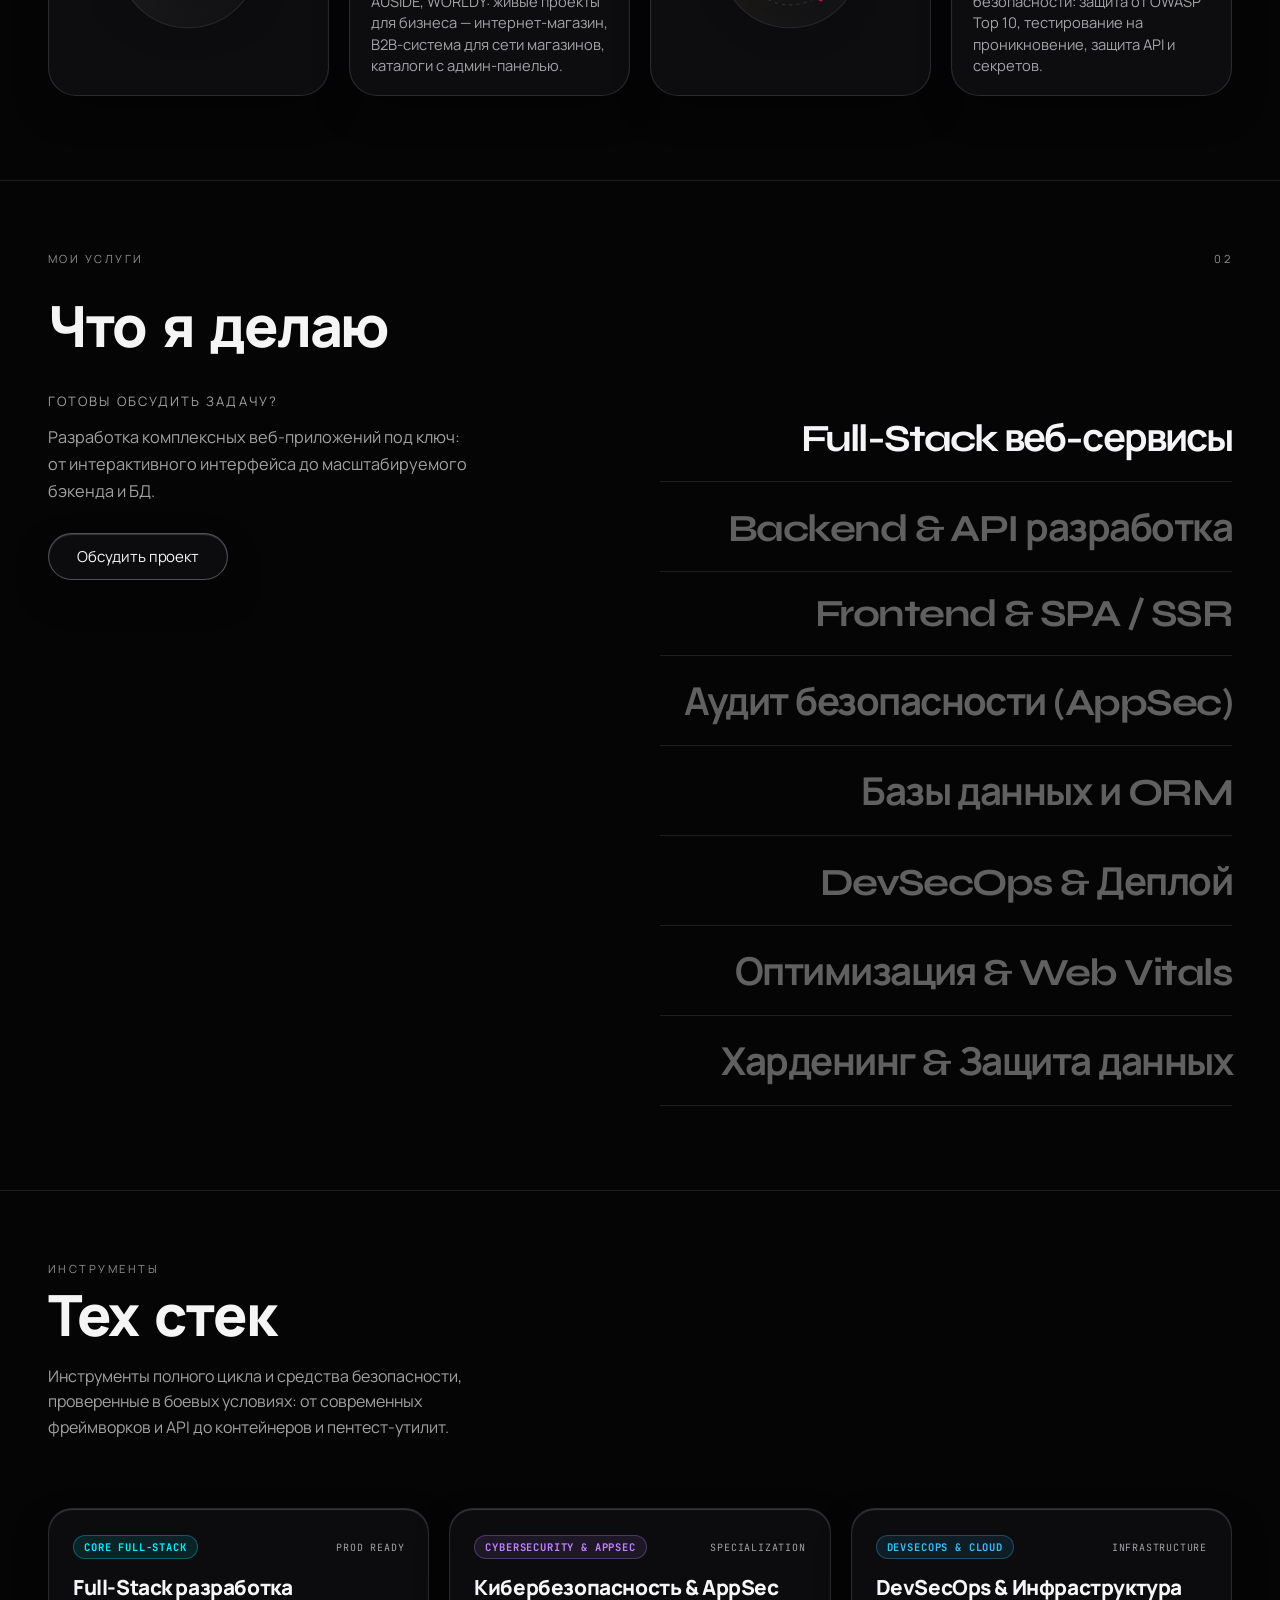
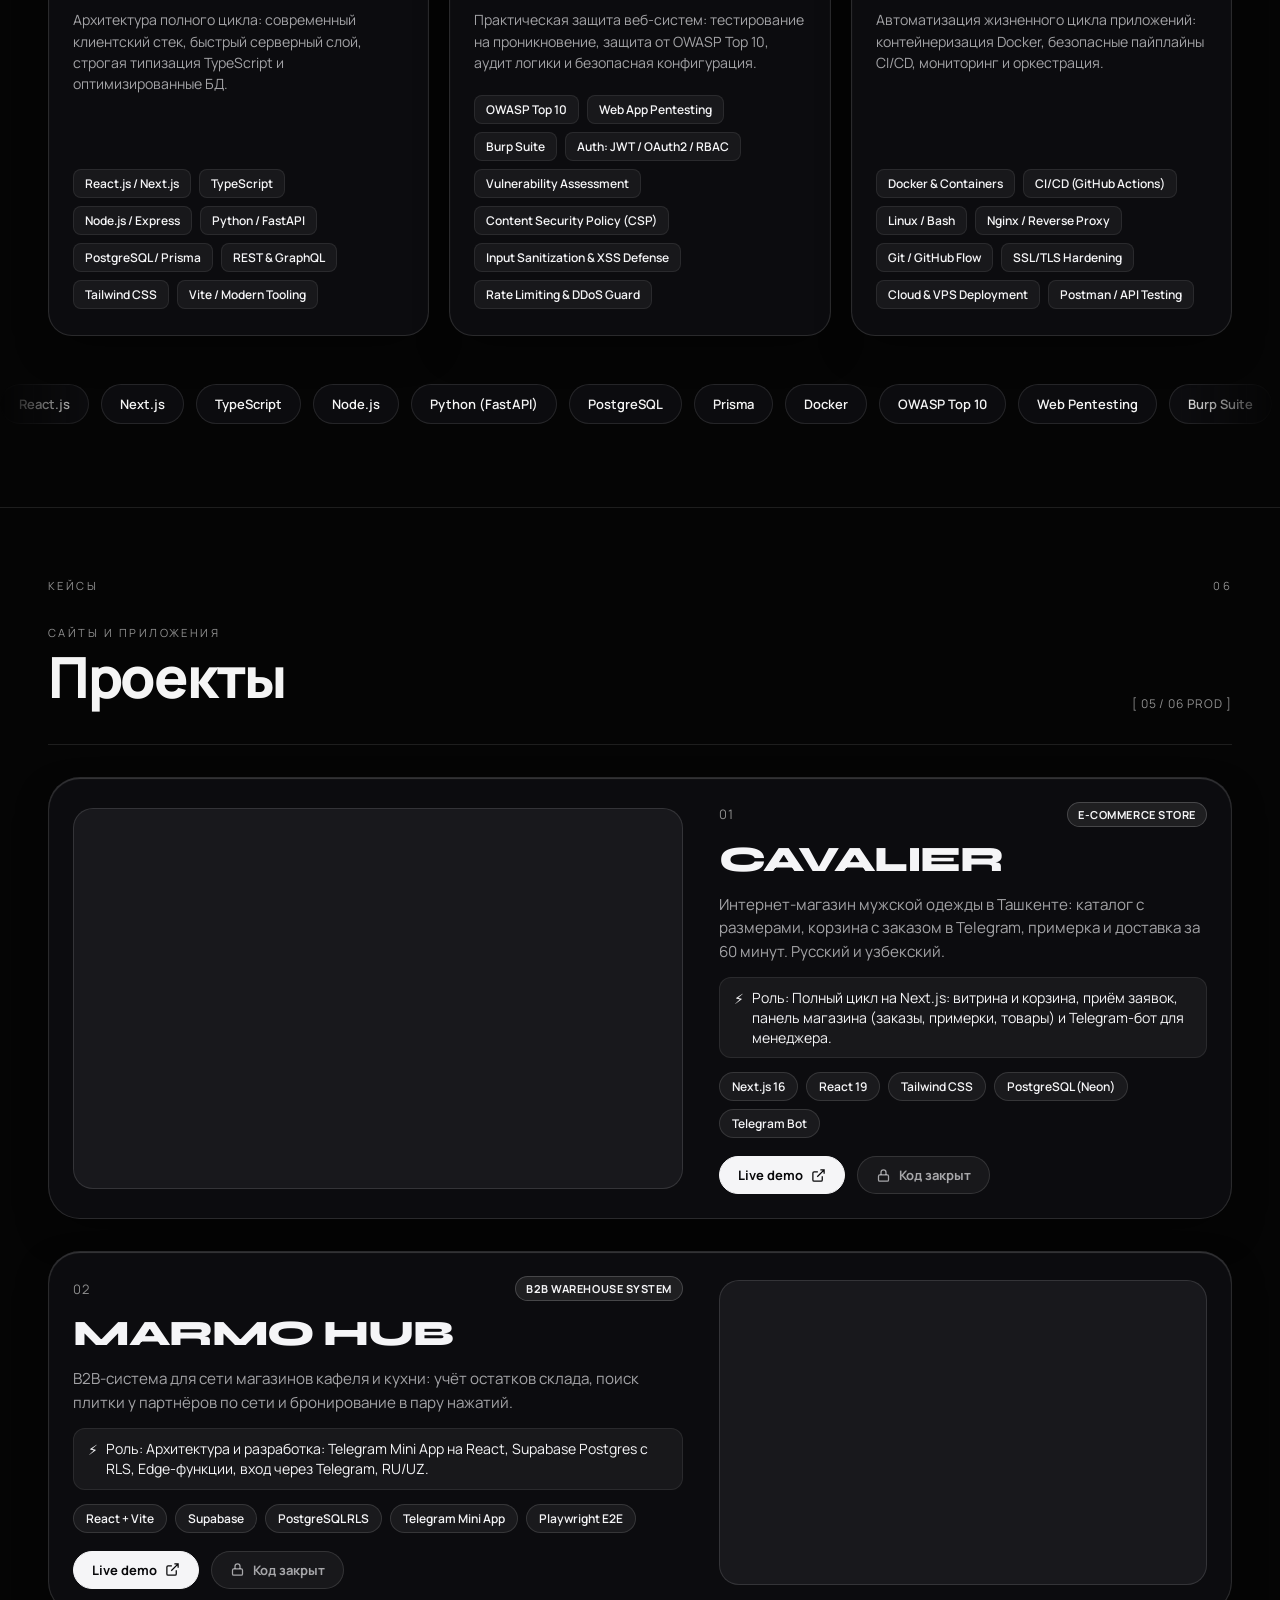
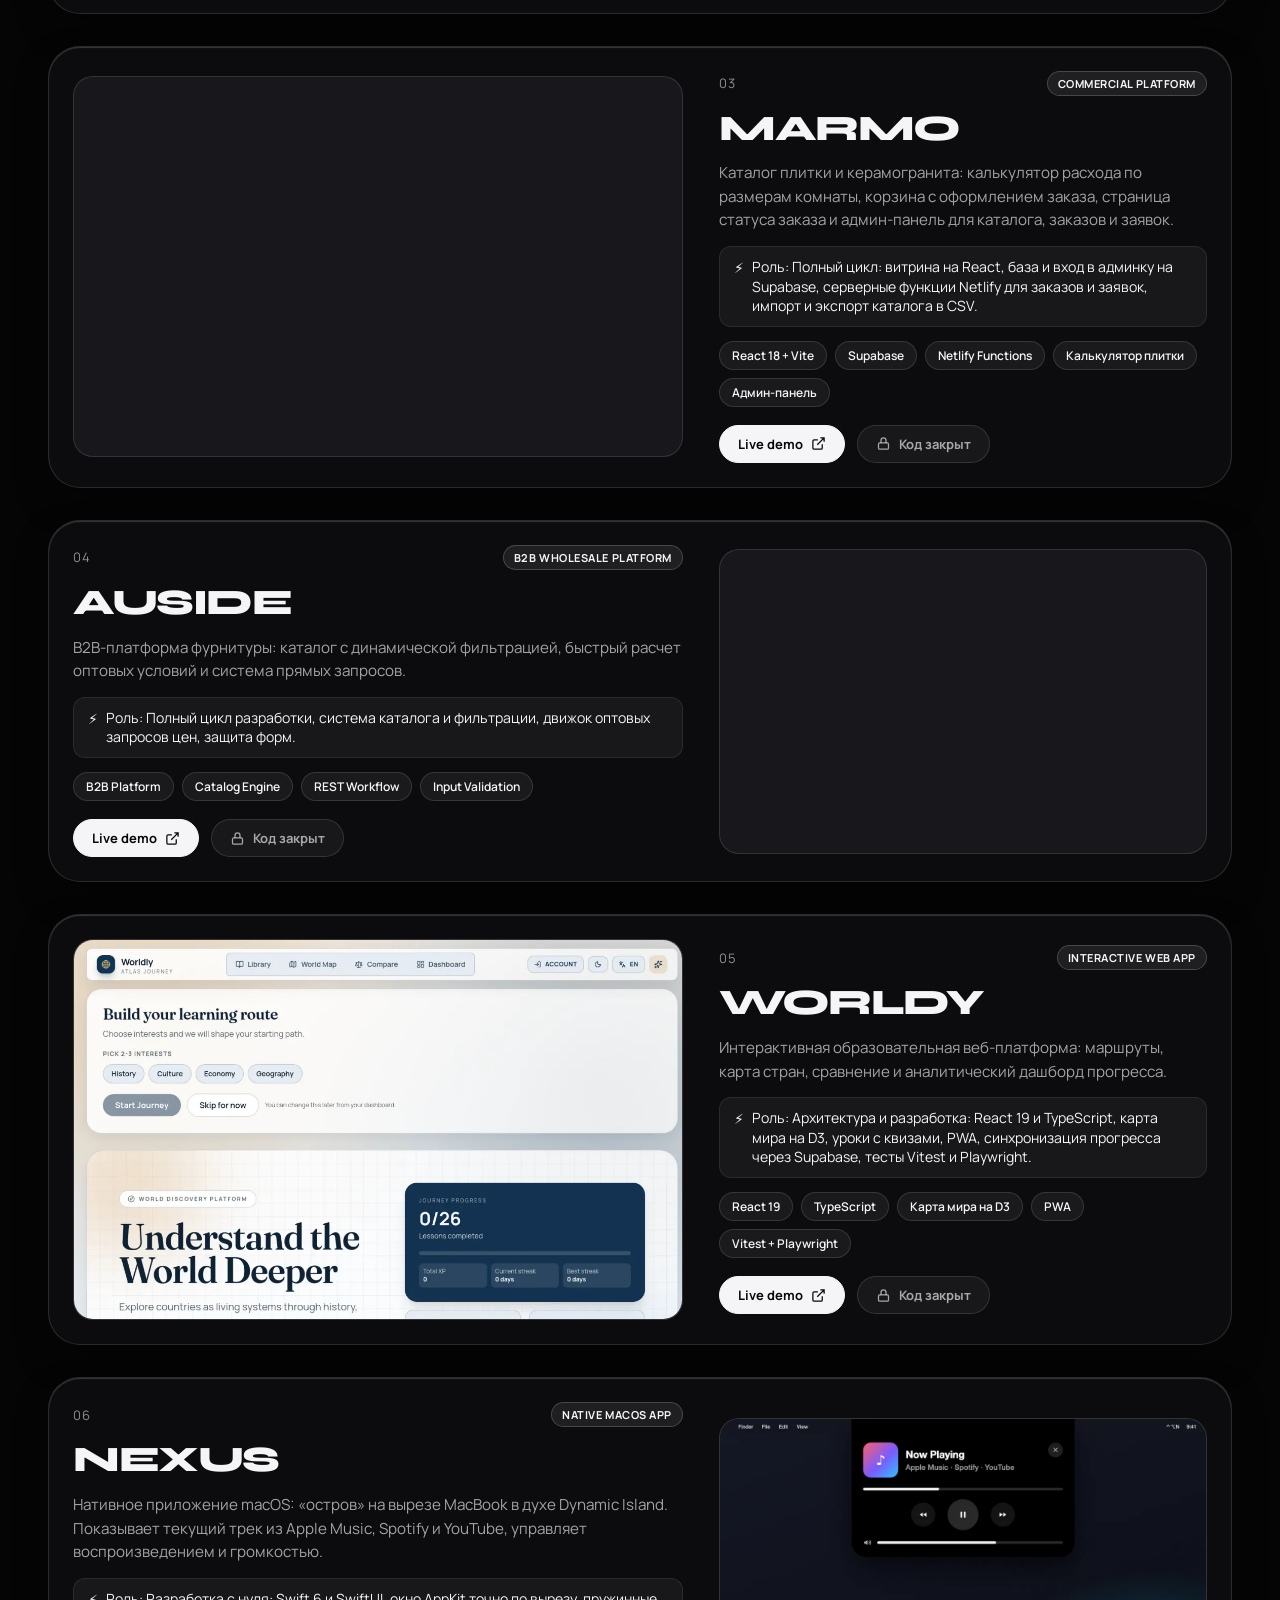
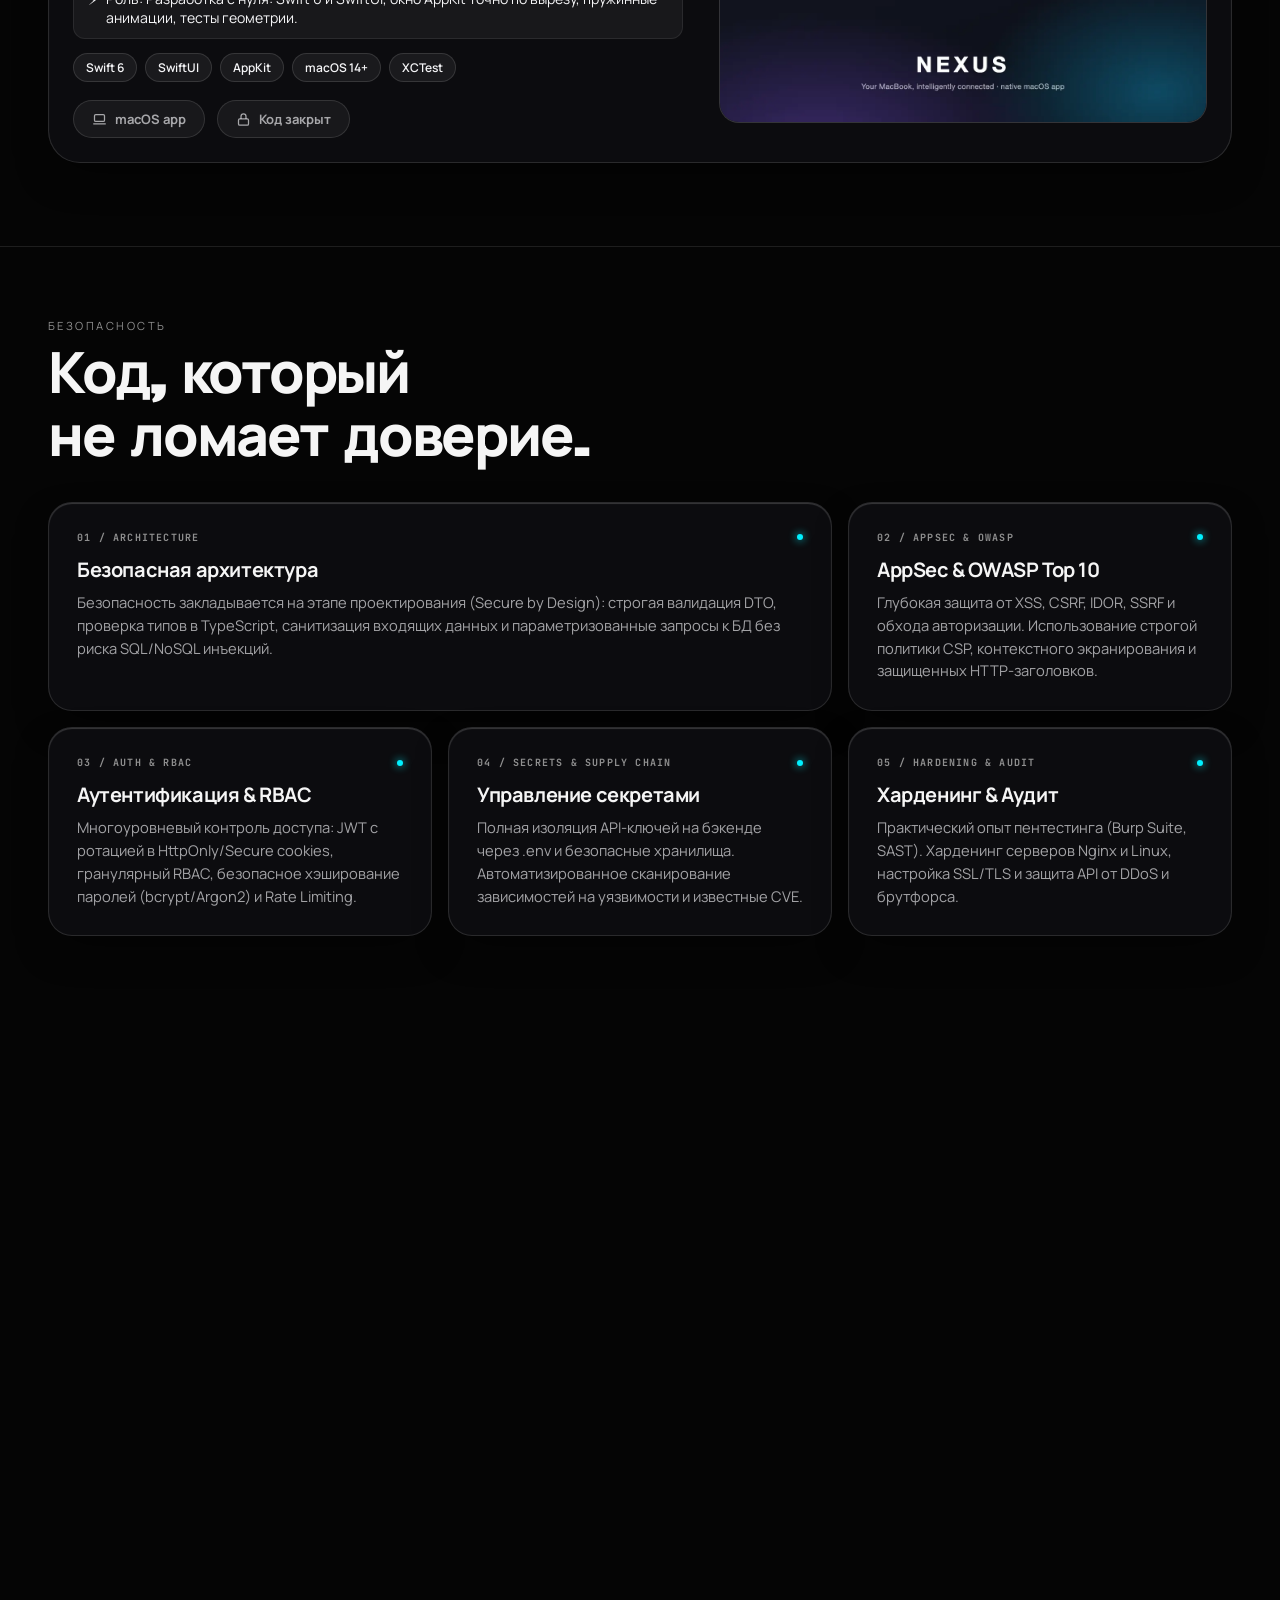
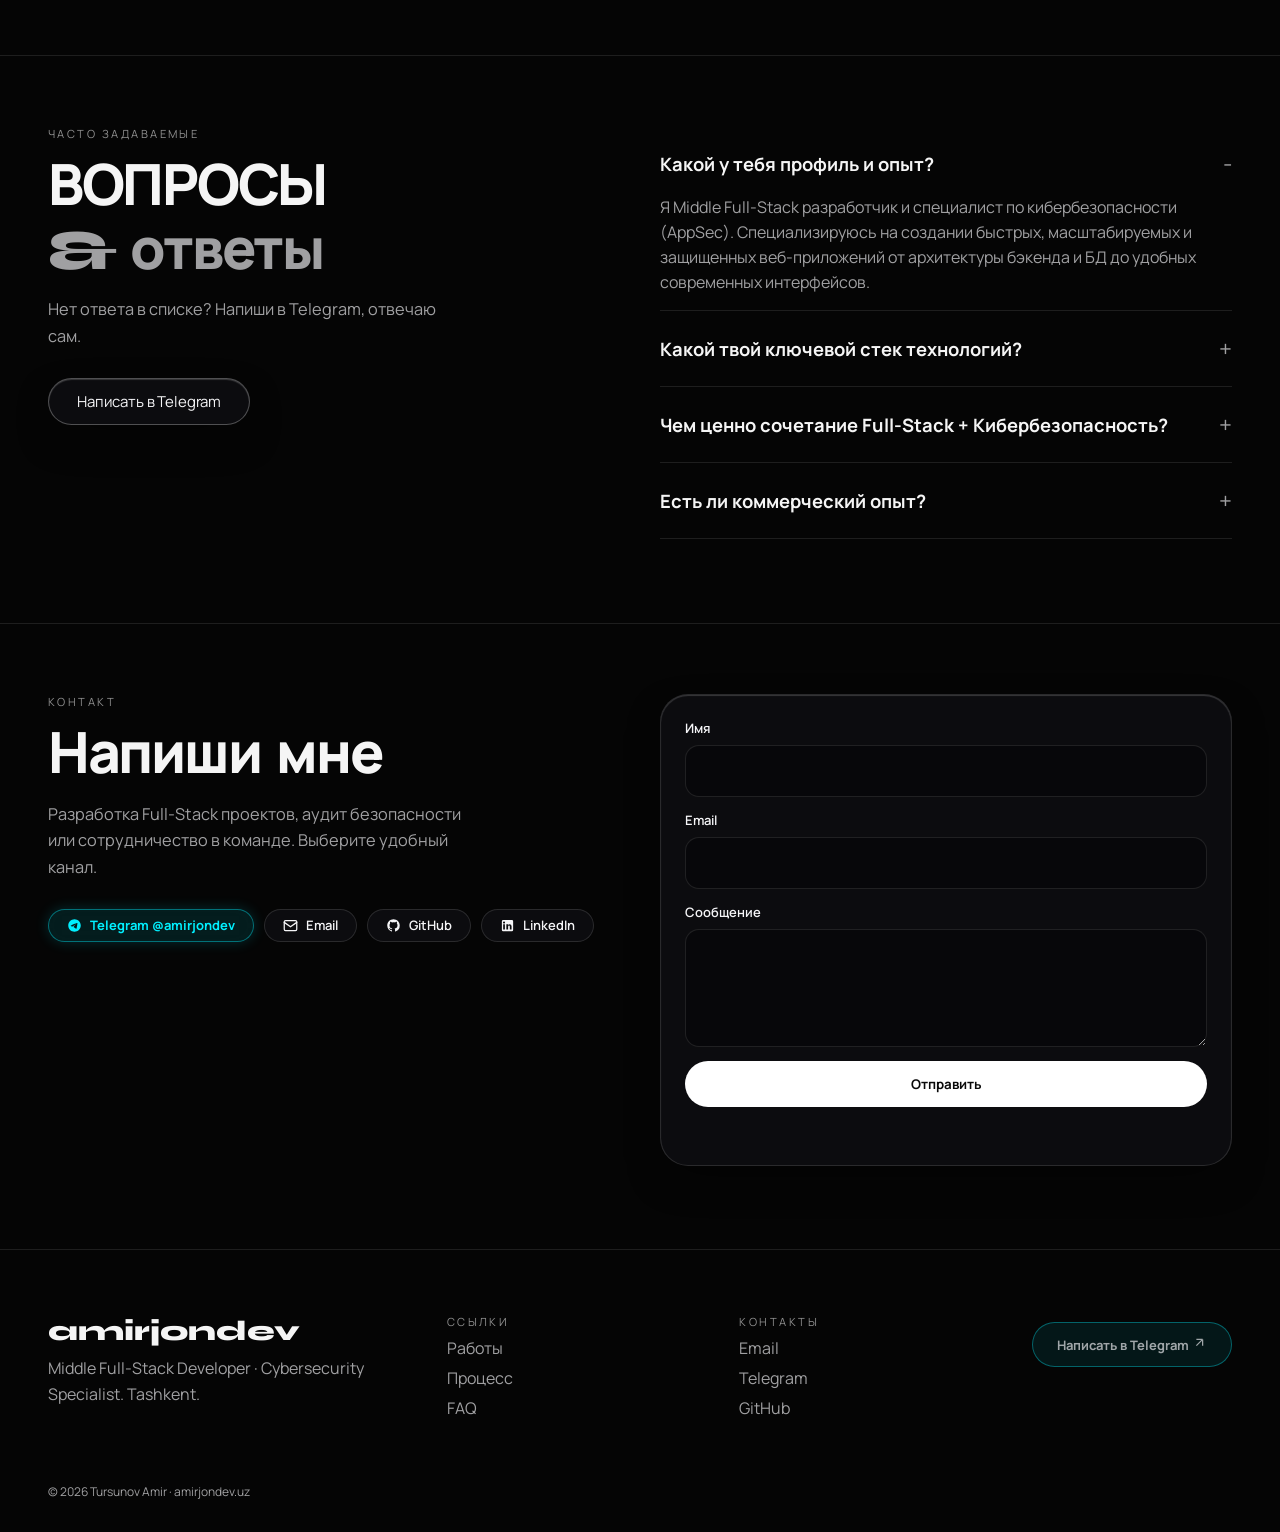
==== commit 4ec00fd5: "Портфолио: порядок проектов, честные теги, мобильная кнопка AmirOS, домен - Проекты: 01 CAVALIER, 02" ====
--- a/index.html
+++ b/index.html
@@ -17,13 +17,16 @@
   <meta property="og:image:height" content="630">
   <meta property="og:image:type" content="image/png">
   <meta property="og:locale" content="ru_RU">
+  <meta property="og:locale:alternate" content="en_US">
+  <meta property="og:site_name" content="amirjondev.uz">
+  <meta property="og:image:alt" content="Tursunov Amir — Middle Full-Stack Developer &amp; Cybersecurity Specialist, amirjondev.uz">
   <meta name="twitter:card" content="summary_large_image">
   <meta name="twitter:image" content="https://amirjondev.uz/og-image.png">
   <meta name="theme-color" content="#050505">
   <link rel="preconnect" href="https://fonts.googleapis.com">
   <link rel="preconnect" href="https://fonts.gstatic.com" crossorigin>
   <link href="https://fonts.googleapis.com/css2?family=JetBrains+Mono:wght@400;500;700&family=Manrope:wght@400;500;600;700;800&family=Syne:wght@600;700;800&display=swap" rel="stylesheet">
-  <link rel="stylesheet" href="/styles.css?v=2.1.0">
+  <link rel="stylesheet" href="/styles.css?v=2.2.0">
   <style>
     html, body { background: #050505; color: #f5f5f5; }
     html:not(.dark), html:not(.dark) body { background: #f6f6f4; color: #0a0a0a; }
@@ -149,8 +152,8 @@
       </div>
       <div class="hero-ticker" aria-hidden="true">
         <div class="hero-ticker-track">
-          <span>Full-Stack</span><span>Cybersecurity</span><span>AppSec</span><span>React &amp; Next.js</span><span>Node.js &amp; Python</span><span>OWASP Top 10</span><span>PostgreSQL</span><span>Docker</span><span>DevSecOps</span><span>MARMO</span><span>MARMO HUB</span><span>CAVALIER</span><span>WORLDY</span><span>AUSIDE</span><span>NEXUS</span><span>Tashkent</span><span>Available for hire</span>
-          <span>Full-Stack</span><span>Cybersecurity</span><span>AppSec</span><span>React &amp; Next.js</span><span>Node.js &amp; Python</span><span>OWASP Top 10</span><span>PostgreSQL</span><span>Docker</span><span>DevSecOps</span><span>MARMO</span><span>MARMO HUB</span><span>CAVALIER</span><span>WORLDY</span><span>AUSIDE</span><span>NEXUS</span><span>Tashkent</span><span>Available for hire</span>
+          <span>Full-Stack</span><span>Cybersecurity</span><span>AppSec</span><span>React &amp; Next.js</span><span>Node.js &amp; Python</span><span>OWASP Top 10</span><span>PostgreSQL</span><span>Docker</span><span>DevSecOps</span><span>CAVALIER</span><span>MARMO HUB</span><span>MARMO</span><span>AUSIDE</span><span>WORLDY</span><span>NEXUS</span><span>Tashkent</span><span>Available for hire</span>
+          <span>Full-Stack</span><span>Cybersecurity</span><span>AppSec</span><span>React &amp; Next.js</span><span>Node.js &amp; Python</span><span>OWASP Top 10</span><span>PostgreSQL</span><span>Docker</span><span>DevSecOps</span><span>CAVALIER</span><span>MARMO HUB</span><span>MARMO</span><span>AUSIDE</span><span>WORLDY</span><span>NEXUS</span><span>Tashkent</span><span>Available for hire</span>
         </div>
       </div>
     </section>
@@ -178,7 +181,7 @@
             <div class="aw-card__actions">
               <a class="aw-card__btn" href="#services" data-i18n="about.more">Подробнее</a>
               <a class="aw-card__go" href="#services" aria-label="more">
-                <svg width="18" height="18" viewBox="0 0 24 24" fill="none"><path d="M12 5v14M5 12h14" stroke="currentColor" stroke-width="1.8" stroke-linecap="round"/></svg>
+                <svg width="18" height="18" viewBox="0 0 24 24" fill="none" aria-hidden="true"><path d="M12 5v14M5 12h14" stroke="currentColor" stroke-width="1.8" stroke-linecap="round"/></svg>
               </a>
             </div>
             <div class="aw-card__art" aria-hidden="true">
@@ -235,12 +238,12 @@
             <div class="aw-card__actions">
               <a class="aw-card__btn" href="#projects" data-i18n="about.more">Подробнее</a>
               <a class="aw-card__go" href="#projects" aria-label="more">
-                <svg width="18" height="18" viewBox="0 0 24 24" fill="none"><path d="M12 5v14M5 12h14" stroke="currentColor" stroke-width="1.8" stroke-linecap="round"/></svg>
+                <svg width="18" height="18" viewBox="0 0 24 24" fill="none" aria-hidden="true"><path d="M12 5v14M5 12h14" stroke="currentColor" stroke-width="1.8" stroke-linecap="round"/></svg>
               </a>
             </div>
             <div class="aw-card__copy">
               <h3 class="aw-card__title" data-i18n="about.c2.title">Коммерческие продукты</h3>
-              <p class="aw-card__text" data-i18n="about.c2.text">MARMO, Marmo Hub, Cavalier, WORLDY, AUSIDE: надежные решения с высокой конверсией, продуманной архитектурой и быстрым откликом.</p>
+              <p class="aw-card__text" data-i18n="about.c2.text">Cavalier, Marmo Hub, MARMO, AUSIDE, WORLDY: живые проекты для бизнеса — интернет-магазин, B2B-система для сети магазинов, каталоги с админ-панелью.</p>
             </div>
           </article>
           <article class="aw-card aw-card--art-bottom">
@@ -251,7 +254,7 @@
             <div class="aw-card__actions">
               <a class="aw-card__btn" href="#process" data-i18n="about.more">Подробнее</a>
               <a class="aw-card__go" href="#process" aria-label="more">
-                <svg width="18" height="18" viewBox="0 0 24 24" fill="none"><path d="M12 5v14M5 12h14" stroke="currentColor" stroke-width="1.8" stroke-linecap="round"/></svg>
+                <svg width="18" height="18" viewBox="0 0 24 24" fill="none" aria-hidden="true"><path d="M12 5v14M5 12h14" stroke="currentColor" stroke-width="1.8" stroke-linecap="round"/></svg>
               </a>
             </div>
             <div class="aw-card__art" aria-hidden="true">
@@ -303,7 +306,7 @@
             <div class="aw-card__actions">
               <a class="aw-card__btn" href="#security" data-i18n="about.more">Подробнее</a>
               <a class="aw-card__go" href="#security" aria-label="more">
-                <svg width="18" height="18" viewBox="0 0 24 24" fill="none"><path d="M12 5v14M5 12h14" stroke="currentColor" stroke-width="1.8" stroke-linecap="round"/></svg>
+                <svg width="18" height="18" viewBox="0 0 24 24" fill="none" aria-hidden="true"><path d="M12 5v14M5 12h14" stroke="currentColor" stroke-width="1.8" stroke-linecap="round"/></svg>
               </a>
             </div>
             <div class="aw-card__copy">
@@ -438,54 +441,194 @@
         </header>
         <div class="aw-rule" aria-hidden="true"></div>
         <div class="proj-showcase-grid">
-          <!-- 01 MARMO -->
+          <!-- 01 CAVALIER -->
+          <article class="proj-card-showcase liquid-glass">
+            <div class="proj-media-wrap">
+              <a href="https://cavalier.uz/" target="_blank" rel="noopener noreferrer" class="proj-media-link" aria-label="Открыть CAVALIER">
+                <picture>
+                  <source srcset="/assets/projects/cavalier.webp" type="image/webp">
+                  <img src="/assets/projects/cavalier.jpg" alt="CAVALIER - магазин мужской одежды" width="1200" height="750" loading="lazy" decoding="async">
+                </picture>
+                <div class="proj-media-overlay">
+                  <span class="proj-hover-badge">
+                    <span>Live Demo</span>
+                    <svg width="14" height="14" viewBox="0 0 24 24" fill="none" stroke="currentColor" stroke-width="2" aria-hidden="true"><path d="M7 17L17 7M17 7H7M17 7V17"/></svg>
+                  </span>
+                </div>
+              </a>
+            </div>
+            <div class="proj-info">
+              <div class="proj-meta-bar">
+                <span class="aw-mono proj-number">01</span>
+                <span class="proj-type-badge">E-COMMERCE STORE</span>
+              </div>
+              <h3 class="proj-title">CAVALIER</h3>
+              <p class="proj-desc" data-i18n="proj.cavalier.text">Интернет-магазин мужской одежды в Ташкенте: каталог с размерами, корзина с заказом в Telegram, примерка и доставка за 60 минут. Русский и узбекский.</p>
+              <div class="proj-role-box">
+                <span class="proj-role-icon" aria-hidden="true">⚡</span>
+                <span class="proj-role-text" data-i18n="proj.cavalier.role">Роль: Полный цикл на Next.js: витрина и корзина, приём заявок, панель магазина (заказы, примерки, товары) и Telegram-бот для менеджера.</span>
+              </div>
+              <div class="proj-tags">
+                <span>Next.js 16</span>
+                <span>React 19</span>
+                <span>Tailwind CSS</span>
+                <span>PostgreSQL (Neon)</span>
+                <span>Telegram Bot</span>
+              </div>
+              <div class="proj-actions">
+                <a href="https://cavalier.uz/" target="_blank" rel="noopener noreferrer" class="proj-btn proj-btn--primary">
+                  <span>Live demo</span>
+                  <svg width="15" height="15" viewBox="0 0 24 24" fill="none" stroke="currentColor" stroke-width="2" aria-hidden="true"><path d="M18 13v6a2 2 0 0 1-2 2H5a2 2 0 0 1-2-2V8a2 2 0 0 1 2-2h6M15 3h6v6M10 14L21 3"/></svg>
+                </a>
+                <span class="proj-btn proj-btn--secondary proj-btn--static">
+                  <svg width="15" height="15" viewBox="0 0 24 24" fill="none" stroke="currentColor" stroke-width="2" aria-hidden="true"><rect x="4" y="11" width="16" height="10" rx="2"/><path d="M8 11V7a4 4 0 0 1 8 0v4"/></svg>
+                  <span data-i18n="proj.private">Код закрыт</span>
+                </span>
+              </div>
+            </div>
+          </article>
+
+          <!-- 02 MARMO HUB -->
+          <article class="proj-card-showcase liquid-glass">
+            <div class="proj-media-wrap">
+              <a href="https://marmo-hub.uz/" target="_blank" rel="noopener noreferrer" class="proj-media-link" aria-label="Открыть MARMO HUB">
+                <picture>
+                  <source srcset="/assets/projects/marmo-hub.webp" type="image/webp">
+                  <img src="/assets/projects/marmo-hub.jpg" alt="Marmo Hub - экран входа" width="1200" height="750" loading="lazy" decoding="async">
+                </picture>
+                <div class="proj-media-overlay">
+                  <span class="proj-hover-badge">
+                    <span>Live Demo</span>
+                    <svg width="14" height="14" viewBox="0 0 24 24" fill="none" stroke="currentColor" stroke-width="2" aria-hidden="true"><path d="M7 17L17 7M17 7H7M17 7V17"/></svg>
+                  </span>
+                </div>
+              </a>
+            </div>
+            <div class="proj-info">
+              <div class="proj-meta-bar">
+                <span class="aw-mono proj-number">02</span>
+                <span class="proj-type-badge">B2B WAREHOUSE SYSTEM</span>
+              </div>
+              <h3 class="proj-title">MARMO HUB</h3>
+              <p class="proj-desc" data-i18n="proj.marmohub.text">B2B-система для сети магазинов кафеля и кухни: учёт остатков склада, поиск плитки у партнёров по сети и бронирование в пару нажатий.</p>
+              <div class="proj-role-box">
+                <span class="proj-role-icon" aria-hidden="true">⚡</span>
+                <span class="proj-role-text" data-i18n="proj.marmohub.role">Роль: Архитектура и разработка: Telegram Mini App на React, Supabase Postgres с RLS, Edge-функции, вход через Telegram, RU/UZ.</span>
+              </div>
+              <div class="proj-tags">
+                <span>React + Vite</span>
+                <span>Supabase</span>
+                <span>PostgreSQL RLS</span>
+                <span>Telegram Mini App</span>
+                <span>Playwright E2E</span>
+              </div>
+              <div class="proj-actions">
+                <a href="https://marmo-hub.uz/" target="_blank" rel="noopener noreferrer" class="proj-btn proj-btn--primary">
+                  <span>Live demo</span>
+                  <svg width="15" height="15" viewBox="0 0 24 24" fill="none" stroke="currentColor" stroke-width="2" aria-hidden="true"><path d="M18 13v6a2 2 0 0 1-2 2H5a2 2 0 0 1-2-2V8a2 2 0 0 1 2-2h6M15 3h6v6M10 14L21 3"/></svg>
+                </a>
+                <span class="proj-btn proj-btn--secondary proj-btn--static">
+                  <svg width="15" height="15" viewBox="0 0 24 24" fill="none" stroke="currentColor" stroke-width="2" aria-hidden="true"><rect x="4" y="11" width="16" height="10" rx="2"/><path d="M8 11V7a4 4 0 0 1 8 0v4"/></svg>
+                  <span data-i18n="proj.private">Код закрыт</span>
+                </span>
+              </div>
+            </div>
+          </article>
+
+          <!-- 03 MARMO -->
           <article class="proj-card-showcase liquid-glass">
             <div class="proj-media-wrap">
               <a href="https://marmo.uz/" target="_blank" rel="noopener noreferrer" class="proj-media-link" aria-label="Открыть MARMO">
                 <picture>
                   <source srcset="/assets/projects/marmo.webp" type="image/webp">
-                  <img src="/assets/projects/marmo.jpg" alt="MARMO - сайт элитной плитки" width="1200" height="750" fetchpriority="high" decoding="async">
+                  <img src="/assets/projects/marmo.jpg" alt="MARMO - сайт элитной плитки" width="1200" height="750" loading="lazy" decoding="async">
                 </picture>
                 <div class="proj-media-overlay">
                   <span class="proj-hover-badge">
                     <span>Live Demo</span>
-                    <svg width="14" height="14" viewBox="0 0 24 24" fill="none" stroke="currentColor" stroke-width="2"><path d="M7 17L17 7M17 7H7M17 7V17"/></svg>
+                    <svg width="14" height="14" viewBox="0 0 24 24" fill="none" stroke="currentColor" stroke-width="2" aria-hidden="true"><path d="M7 17L17 7M17 7H7M17 7V17"/></svg>
                   </span>
                 </div>
               </a>
             </div>
             <div class="proj-info">
               <div class="proj-meta-bar">
-                <span class="aw-mono proj-number">01</span>
+                <span class="aw-mono proj-number">03</span>
                 <span class="proj-type-badge">COMMERCIAL PLATFORM</span>
               </div>
               <h3 class="proj-title">MARMO</h3>
-              <p class="proj-desc" data-i18n="proj.1.text">Плитка и керамогранит. Комплексное решение: оптимизированная структура, калькулятор стоимости и конверсионные CTA.</p>
+              <p class="proj-desc" data-i18n="proj.marmo.text">Каталог плитки и керамогранита: калькулятор расхода по размерам комнаты, корзина с оформлением заказа, страница статуса заказа и админ-панель для каталога, заказов и заявок.</p>
               <div class="proj-role-box">
                 <span class="proj-role-icon" aria-hidden="true">⚡</span>
-                <span class="proj-role-text" data-i18n="proj.1.role">Роль: Архитектура Full-Stack &amp; UX, интерактивный калькулятор, безопасная обработка заявок, SEO.</span>
+                <span class="proj-role-text" data-i18n="proj.marmo.role">Роль: Полный цикл: витрина на React, база и вход в админку на Supabase, серверные функции Netlify для заказов и заявок, импорт и экспорт каталога в CSV.</span>
               </div>
               <div class="proj-tags">
-                <span>Full-Stack</span>
-                <span>JavaScript (ES6+)</span>
-                <span>UX/UI Engine</span>
-                <span>API Integration</span>
-                <span>Security Hardened</span>
+                <span>React 18 + Vite</span>
+                <span>Supabase</span>
+                <span>Netlify Functions</span>
+                <span data-i18n="proj.marmo.tag.calc">Калькулятор плитки</span>
+                <span data-i18n="proj.marmo.tag.admin">Админ-панель</span>
               </div>
               <div class="proj-actions">
                 <a href="https://marmo.uz/" target="_blank" rel="noopener noreferrer" class="proj-btn proj-btn--primary">
                   <span>Live demo</span>
-                  <svg width="15" height="15" viewBox="0 0 24 24" fill="none" stroke="currentColor" stroke-width="2"><path d="M18 13v6a2 2 0 0 1-2 2H5a2 2 0 0 1-2-2V8a2 2 0 0 1 2-2h6M15 3h6v6M10 14L21 3"/></svg>
+                  <svg width="15" height="15" viewBox="0 0 24 24" fill="none" stroke="currentColor" stroke-width="2" aria-hidden="true"><path d="M18 13v6a2 2 0 0 1-2 2H5a2 2 0 0 1-2-2V8a2 2 0 0 1 2-2h6M15 3h6v6M10 14L21 3"/></svg>
                 </a>
-                <a href="https://github.com/amirchik701/marmo-tile1" target="_blank" rel="noopener noreferrer" class="proj-btn proj-btn--secondary">
-                  <svg width="15" height="15" viewBox="0 0 24 24" fill="none" stroke="currentColor" stroke-width="2"><path d="M9 19c-5 1.5-5-2.5-7-3m14 6v-3.87a3.37 3.37 0 0 0-.94-2.61c3.14-.35 6.44-1.54 6.44-7A5.44 5.44 0 0 0 20 4.77 5.07 5.07 0 0 0 19.91 1S18.73.65 16 2.48a13.38 13.38 0 0 0-7 0C6.27.65 5.09 1 5.09 1A5.07 5.07 0 0 0 5 4.77a5.44 5.44 0 0 0-1.5 3.78c0 5.42 3.3 6.61 6.44 7A3.37 3.37 0 0 0 9 18.13V22"/></svg>
-                  <span>GitHub</span>
+                <span class="proj-btn proj-btn--secondary proj-btn--static">
+                  <svg width="15" height="15" viewBox="0 0 24 24" fill="none" stroke="currentColor" stroke-width="2" aria-hidden="true"><rect x="4" y="11" width="16" height="10" rx="2"/><path d="M8 11V7a4 4 0 0 1 8 0v4"/></svg>
+                  <span data-i18n="proj.private">Код закрыт</span>
+                </span>
+              </div>
+            </div>
+          </article>
+
+          <!-- 04 AUSIDE -->
+          <article class="proj-card-showcase liquid-glass">
+            <div class="proj-media-wrap">
+              <a href="https://auside.netlify.app/" target="_blank" rel="noopener noreferrer" class="proj-media-link" aria-label="Открыть AUSIDE">
+                <picture>
+                  <source srcset="/assets/projects/auside.webp" type="image/webp">
+                  <img src="/assets/projects/auside.jpg" alt="AUSIDE - B2B фурнитура" width="1200" height="750" loading="lazy" decoding="async">
+                </picture>
+                <div class="proj-media-overlay">
+                  <span class="proj-hover-badge">
+                    <span>Live Demo</span>
+                    <svg width="14" height="14" viewBox="0 0 24 24" fill="none" stroke="currentColor" stroke-width="2" aria-hidden="true"><path d="M7 17L17 7M17 7H7M17 7V17"/></svg>
+                  </span>
+                </div>
+              </a>
+            </div>
+            <div class="proj-info">
+              <div class="proj-meta-bar">
+                <span class="aw-mono proj-number">04</span>
+                <span class="proj-type-badge">B2B WHOLESALE PLATFORM</span>
+              </div>
+              <h3 class="proj-title">AUSIDE</h3>
+              <p class="proj-desc" data-i18n="proj.auside.text">B2B-платформа фурнитуры: каталог с динамической фильтрацией, быстрый расчет оптовых условий и система прямых запросов.</p>
+              <div class="proj-role-box">
+                <span class="proj-role-icon" aria-hidden="true">⚡</span>
+                <span class="proj-role-text" data-i18n="proj.auside.role">Роль: Полный цикл разработки, система каталога и фильтрации, движок оптовых запросов цен, защита форм.</span>
+              </div>
+              <div class="proj-tags">
+                <span>B2B Platform</span>
+                <span>Catalog Engine</span>
+                <span>REST Workflow</span>
+                <span>Input Validation</span>
+              </div>
+              <div class="proj-actions">
+                <a href="https://auside.netlify.app/" target="_blank" rel="noopener noreferrer" class="proj-btn proj-btn--primary">
+                  <span>Live demo</span>
+                  <svg width="15" height="15" viewBox="0 0 24 24" fill="none" stroke="currentColor" stroke-width="2" aria-hidden="true"><path d="M18 13v6a2 2 0 0 1-2 2H5a2 2 0 0 1-2-2V8a2 2 0 0 1 2-2h6M15 3h6v6M10 14L21 3"/></svg>
                 </a>
-              </div>
-            </div>
-          </article>
-
-          <!-- 02 WORLDY -->
+                <span class="proj-btn proj-btn--secondary proj-btn--static">
+                  <svg width="15" height="15" viewBox="0 0 24 24" fill="none" stroke="currentColor" stroke-width="2" aria-hidden="true"><rect x="4" y="11" width="16" height="10" rx="2"/><path d="M8 11V7a4 4 0 0 1 8 0v4"/></svg>
+                  <span data-i18n="proj.private">Код закрыт</span>
+                </span>
+              </div>
+            </div>
+          </article>
+
+          <!-- 05 WORLDY -->
           <article class="proj-card-showcase liquid-glass">
             <div class="proj-media-wrap">
               <a href="https://worldy-global.netlify.app/" target="_blank" rel="noopener noreferrer" class="proj-media-link" aria-label="Открыть WORLDY">
@@ -496,177 +639,36 @@
                 <div class="proj-media-overlay">
                   <span class="proj-hover-badge">
                     <span>Live Demo</span>
-                    <svg width="14" height="14" viewBox="0 0 24 24" fill="none" stroke="currentColor" stroke-width="2"><path d="M7 17L17 7M17 7H7M17 7V17"/></svg>
+                    <svg width="14" height="14" viewBox="0 0 24 24" fill="none" stroke="currentColor" stroke-width="2" aria-hidden="true"><path d="M7 17L17 7M17 7H7M17 7V17"/></svg>
                   </span>
                 </div>
               </a>
             </div>
             <div class="proj-info">
               <div class="proj-meta-bar">
-                <span class="aw-mono proj-number">02</span>
+                <span class="aw-mono proj-number">05</span>
                 <span class="proj-type-badge">INTERACTIVE WEB APP</span>
               </div>
               <h3 class="proj-title">WORLDY</h3>
-              <p class="proj-desc" data-i18n="proj.2.text">Интерактивная образовательная веб-платформа: маршруты, карта стран, сравнение и аналитический дашборд прогресса.</p>
+              <p class="proj-desc" data-i18n="proj.worldy.text">Интерактивная образовательная веб-платформа: маршруты, карта стран, сравнение и аналитический дашборд прогресса.</p>
               <div class="proj-role-box">
                 <span class="proj-role-icon" aria-hidden="true">⚡</span>
-                <span class="proj-role-text" data-i18n="proj.2.role">Роль: Архитектура веб-приложения, реактивное управление состоянием, интеграция карт и дашборд аналитики.</span>
+                <span class="proj-role-text" data-i18n="proj.worldy.role">Роль: Архитектура и разработка: React 19 и TypeScript, карта мира на D3, уроки с квизами, PWA, синхронизация прогресса через Supabase, тесты Vitest и Playwright.</span>
               </div>
               <div class="proj-tags">
-                <span>Single Page App</span>
-                <span>Interactive Maps</span>
-                <span>State Management</span>
-                <span>Responsive UI</span>
-                <span>Clean Architecture</span>
+                <span>React 19</span>
+                <span>TypeScript</span>
+                <span data-i18n="proj.worldy.tag.map">Карта мира на D3</span>
+                <span>PWA</span>
+                <span>Vitest + Playwright</span>
               </div>
               <div class="proj-actions">
                 <a href="https://worldy-global.netlify.app/" target="_blank" rel="noopener noreferrer" class="proj-btn proj-btn--primary">
                   <span>Live demo</span>
-                  <svg width="15" height="15" viewBox="0 0 24 24" fill="none" stroke="currentColor" stroke-width="2"><path d="M18 13v6a2 2 0 0 1-2 2H5a2 2 0 0 1-2-2V8a2 2 0 0 1 2-2h6M15 3h6v6M10 14L21 3"/></svg>
-                </a>
-                <a href="https://github.com/amirchik701/wordly" target="_blank" rel="noopener noreferrer" class="proj-btn proj-btn--secondary">
-                  <svg width="15" height="15" viewBox="0 0 24 24" fill="none" stroke="currentColor" stroke-width="2"><path d="M9 19c-5 1.5-5-2.5-7-3m14 6v-3.87a3.37 3.37 0 0 0-.94-2.61c3.14-.35 6.44-1.54 6.44-7A5.44 5.44 0 0 0 20 4.77 5.07 5.07 0 0 0 19.91 1S18.73.65 16 2.48a13.38 13.38 0 0 0-7 0C6.27.65 5.09 1 5.09 1A5.07 5.07 0 0 0 5 4.77a5.44 5.44 0 0 0-1.5 3.78c0 5.42 3.3 6.61 6.44 7A3.37 3.37 0 0 0 9 18.13V22"/></svg>
-                  <span>GitHub</span>
-                </a>
-              </div>
-            </div>
-          </article>
-
-          <!-- 03 AUSIDE -->
-          <article class="proj-card-showcase liquid-glass">
-            <div class="proj-media-wrap">
-              <a href="https://auside.netlify.app/" target="_blank" rel="noopener noreferrer" class="proj-media-link" aria-label="Открыть AUSIDE">
-                <picture>
-                  <source srcset="/assets/projects/auside.webp" type="image/webp">
-                  <img src="/assets/projects/auside.jpg" alt="AUSIDE - B2B фурнитура" width="1200" height="750" loading="lazy" decoding="async">
-                </picture>
-                <div class="proj-media-overlay">
-                  <span class="proj-hover-badge">
-                    <span>Live Demo</span>
-                    <svg width="14" height="14" viewBox="0 0 24 24" fill="none" stroke="currentColor" stroke-width="2"><path d="M7 17L17 7M17 7H7M17 7V17"/></svg>
-                  </span>
-                </div>
-              </a>
-            </div>
-            <div class="proj-info">
-              <div class="proj-meta-bar">
-                <span class="aw-mono proj-number">03</span>
-                <span class="proj-type-badge">B2B WHOLESALE PLATFORM</span>
-              </div>
-              <h3 class="proj-title">AUSIDE</h3>
-              <p class="proj-desc" data-i18n="proj.3.text">B2B-платформа фурнитуры: каталог с динамической фильтрацией, быстрый расчет оптовых условий и система прямых запросов.</p>
-              <div class="proj-role-box">
-                <span class="proj-role-icon" aria-hidden="true">⚡</span>
-                <span class="proj-role-text" data-i18n="proj.3.role">Роль: Полный цикл разработки, система каталога и фильтрации, движок оптовых запросов цен, защита форм.</span>
-              </div>
-              <div class="proj-tags">
-                <span>B2B Platform</span>
-                <span>Catalog Engine</span>
-                <span>REST Workflow</span>
-                <span>Input Validation</span>
-                <span>High Performance</span>
-              </div>
-              <div class="proj-actions">
-                <a href="https://auside.netlify.app/" target="_blank" rel="noopener noreferrer" class="proj-btn proj-btn--primary">
-                  <span>Live demo</span>
-                  <svg width="15" height="15" viewBox="0 0 24 24" fill="none" stroke="currentColor" stroke-width="2"><path d="M18 13v6a2 2 0 0 1-2 2H5a2 2 0 0 1-2-2V8a2 2 0 0 1 2-2h6M15 3h6v6M10 14L21 3"/></svg>
-                </a>
-                <a href="https://github.com/amirchik701/auside" target="_blank" rel="noopener noreferrer" class="proj-btn proj-btn--secondary">
-                  <svg width="15" height="15" viewBox="0 0 24 24" fill="none" stroke="currentColor" stroke-width="2"><path d="M9 19c-5 1.5-5-2.5-7-3m14 6v-3.87a3.37 3.37 0 0 0-.94-2.61c3.14-.35 6.44-1.54 6.44-7A5.44 5.44 0 0 0 20 4.77 5.07 5.07 0 0 0 19.91 1S18.73.65 16 2.48a13.38 13.38 0 0 0-7 0C6.27.65 5.09 1 5.09 1A5.07 5.07 0 0 0 5 4.77a5.44 5.44 0 0 0-1.5 3.78c0 5.42 3.3 6.61 6.44 7A3.37 3.37 0 0 0 9 18.13V22"/></svg>
-                  <span>GitHub</span>
-                </a>
-              </div>
-            </div>
-          </article>
-
-          <!-- 04 CAVALIER -->
-          <article class="proj-card-showcase liquid-glass">
-            <div class="proj-media-wrap">
-              <a href="https://cavalier.uz/" target="_blank" rel="noopener noreferrer" class="proj-media-link" aria-label="Открыть CAVALIER">
-                <picture>
-                  <source srcset="/assets/projects/cavalier.webp" type="image/webp">
-                  <img src="/assets/projects/cavalier.jpg" alt="CAVALIER - магазин мужской одежды" width="1200" height="750" loading="lazy" decoding="async">
-                </picture>
-                <div class="proj-media-overlay">
-                  <span class="proj-hover-badge">
-                    <span>Live Demo</span>
-                    <svg width="14" height="14" viewBox="0 0 24 24" fill="none" stroke="currentColor" stroke-width="2"><path d="M7 17L17 7M17 7H7M17 7V17"/></svg>
-                  </span>
-                </div>
-              </a>
-            </div>
-            <div class="proj-info">
-              <div class="proj-meta-bar">
-                <span class="aw-mono proj-number">04</span>
-                <span class="proj-type-badge">E-COMMERCE STORE</span>
-              </div>
-              <h3 class="proj-title">CAVALIER</h3>
-              <p class="proj-desc" data-i18n="proj.4.text">Интернет-магазин мужской одежды в Ташкенте: каталог с размерами, корзина с заказом в Telegram, примерка и доставка за 60 минут. Русский и узбекский.</p>
-              <div class="proj-role-box">
-                <span class="proj-role-icon" aria-hidden="true">⚡</span>
-                <span class="proj-role-text" data-i18n="proj.4.role">Роль: Полный цикл на Next.js: витрина и корзина, приём заявок, панель магазина (заказы, примерки, товары) и Telegram-бот для менеджера.</span>
-              </div>
-              <div class="proj-tags">
-                <span>Next.js 16</span>
-                <span>React 19</span>
-                <span>Tailwind CSS</span>
-                <span>PostgreSQL (Neon)</span>
-                <span>Telegram Bot</span>
-              </div>
-              <div class="proj-actions">
-                <a href="https://cavalier.uz/" target="_blank" rel="noopener noreferrer" class="proj-btn proj-btn--primary">
-                  <span>Live demo</span>
-                  <svg width="15" height="15" viewBox="0 0 24 24" fill="none" stroke="currentColor" stroke-width="2"><path d="M18 13v6a2 2 0 0 1-2 2H5a2 2 0 0 1-2-2V8a2 2 0 0 1 2-2h6M15 3h6v6M10 14L21 3"/></svg>
+                  <svg width="15" height="15" viewBox="0 0 24 24" fill="none" stroke="currentColor" stroke-width="2" aria-hidden="true"><path d="M18 13v6a2 2 0 0 1-2 2H5a2 2 0 0 1-2-2V8a2 2 0 0 1 2-2h6M15 3h6v6M10 14L21 3"/></svg>
                 </a>
                 <span class="proj-btn proj-btn--secondary proj-btn--static">
-                  <svg width="15" height="15" viewBox="0 0 24 24" fill="none" stroke="currentColor" stroke-width="2"><rect x="4" y="11" width="16" height="10" rx="2"/><path d="M8 11V7a4 4 0 0 1 8 0v4"/></svg>
-                  <span data-i18n="proj.private">Код закрыт</span>
-                </span>
-              </div>
-            </div>
-          </article>
-
-          <!-- 05 MARMO HUB -->
-          <article class="proj-card-showcase liquid-glass">
-            <div class="proj-media-wrap">
-              <a href="https://marmo-hub.uz/" target="_blank" rel="noopener noreferrer" class="proj-media-link" aria-label="Открыть MARMO HUB">
-                <picture>
-                  <source srcset="/assets/projects/marmo-hub.webp" type="image/webp">
-                  <img src="/assets/projects/marmo-hub.jpg" alt="Marmo Hub - экран входа" width="1200" height="750" loading="lazy" decoding="async">
-                </picture>
-                <div class="proj-media-overlay">
-                  <span class="proj-hover-badge">
-                    <span>Live Demo</span>
-                    <svg width="14" height="14" viewBox="0 0 24 24" fill="none" stroke="currentColor" stroke-width="2"><path d="M7 17L17 7M17 7H7M17 7V17"/></svg>
-                  </span>
-                </div>
-              </a>
-            </div>
-            <div class="proj-info">
-              <div class="proj-meta-bar">
-                <span class="aw-mono proj-number">05</span>
-                <span class="proj-type-badge">B2B WAREHOUSE SYSTEM</span>
-              </div>
-              <h3 class="proj-title">MARMO HUB</h3>
-              <p class="proj-desc" data-i18n="proj.5.text">B2B-система для сети магазинов кафеля и кухни: учёт остатков склада, поиск плитки у партнёров по сети и бронирование в пару нажатий.</p>
-              <div class="proj-role-box">
-                <span class="proj-role-icon" aria-hidden="true">⚡</span>
-                <span class="proj-role-text" data-i18n="proj.5.role">Роль: Архитектура и разработка: Telegram Mini App на React, Supabase Postgres с RLS, Edge-функции, вход через Telegram, RU/UZ.</span>
-              </div>
-              <div class="proj-tags">
-                <span>React + Vite</span>
-                <span>Supabase</span>
-                <span>PostgreSQL RLS</span>
-                <span>Telegram Mini App</span>
-                <span>Playwright E2E</span>
-              </div>
-              <div class="proj-actions">
-                <a href="https://marmo-hub.uz/" target="_blank" rel="noopener noreferrer" class="proj-btn proj-btn--primary">
-                  <span>Live demo</span>
-                  <svg width="15" height="15" viewBox="0 0 24 24" fill="none" stroke="currentColor" stroke-width="2"><path d="M18 13v6a2 2 0 0 1-2 2H5a2 2 0 0 1-2-2V8a2 2 0 0 1 2-2h6M15 3h6v6M10 14L21 3"/></svg>
-                </a>
-                <span class="proj-btn proj-btn--secondary proj-btn--static">
-                  <svg width="15" height="15" viewBox="0 0 24 24" fill="none" stroke="currentColor" stroke-width="2"><rect x="4" y="11" width="16" height="10" rx="2"/><path d="M8 11V7a4 4 0 0 1 8 0v4"/></svg>
+                  <svg width="15" height="15" viewBox="0 0 24 24" fill="none" stroke="currentColor" stroke-width="2" aria-hidden="true"><rect x="4" y="11" width="16" height="10" rx="2"/><path d="M8 11V7a4 4 0 0 1 8 0v4"/></svg>
                   <span data-i18n="proj.private">Код закрыт</span>
                 </span>
               </div>
@@ -689,25 +691,25 @@
                 <span class="proj-type-badge">NATIVE MACOS APP</span>
               </div>
               <h3 class="proj-title">NEXUS</h3>
-              <p class="proj-desc" data-i18n="proj.6.text">Нативное приложение macOS: «остров» на вырезе MacBook в духе Dynamic Island. Показывает текущий трек из Apple Music, Spotify и YouTube, управляет воспроизведением и громкостью.</p>
+              <p class="proj-desc" data-i18n="proj.nexus.text">Нативное приложение macOS: «остров» на вырезе MacBook в духе Dynamic Island. Показывает текущий трек из Apple Music, Spotify и YouTube, управляет воспроизведением и громкостью.</p>
               <div class="proj-role-box">
                 <span class="proj-role-icon" aria-hidden="true">⚡</span>
-                <span class="proj-role-text" data-i18n="proj.6.role">Роль: Разработка с нуля: Swift 6 и SwiftUI, окно AppKit точно по вырезу, пружинные анимации, тесты геометрии.</span>
+                <span class="proj-role-text" data-i18n="proj.nexus.role">Роль: Разработка с нуля: Swift 6 и SwiftUI, окно AppKit точно по вырезу, пружинные анимации, тесты геометрии.</span>
               </div>
               <div class="proj-tags">
                 <span>Swift 6</span>
                 <span>SwiftUI</span>
                 <span>AppKit</span>
                 <span>macOS 14+</span>
-                <span>Native App</span>
+                <span>XCTest</span>
               </div>
               <div class="proj-actions">
                 <span class="proj-btn proj-btn--secondary proj-btn--static">
-                  <svg width="15" height="15" viewBox="0 0 24 24" fill="none" stroke="currentColor" stroke-width="2"><rect x="4" y="4" width="16" height="11" rx="2"/><path d="M2 19h20"/></svg>
+                  <svg width="15" height="15" viewBox="0 0 24 24" fill="none" stroke="currentColor" stroke-width="2" aria-hidden="true"><rect x="4" y="4" width="16" height="11" rx="2"/><path d="M2 19h20"/></svg>
                   <span>macOS app</span>
                 </span>
                 <span class="proj-btn proj-btn--secondary proj-btn--static">
-                  <svg width="15" height="15" viewBox="0 0 24 24" fill="none" stroke="currentColor" stroke-width="2"><rect x="4" y="11" width="16" height="10" rx="2"/><path d="M8 11V7a4 4 0 0 1 8 0v4"/></svg>
+                  <svg width="15" height="15" viewBox="0 0 24 24" fill="none" stroke="currentColor" stroke-width="2" aria-hidden="true"><rect x="4" y="11" width="16" height="10" rx="2"/><path d="M8 11V7a4 4 0 0 1 8 0v4"/></svg>
                   <span data-i18n="proj.private">Код закрыт</span>
                 </span>
               </div>
@@ -824,7 +826,7 @@
           </details>
           <details>
             <summary data-i18n="faq.4.q">Есть ли коммерческий опыт?</summary>
-            <p data-i18n="faq.4.a">Да, среди публичных работ — коммерческие платформы MARMO (marmo.uz), Marmo Hub, Cavalier, WORLDY и AUSIDE. Реализован полный цикл от проектирования до развертывания в продакшене.</p>
+            <p data-i18n="faq.4.a">Да, среди публичных работ — Cavalier (cavalier.uz), Marmo Hub (marmo-hub.uz), MARMO (marmo.uz), AUSIDE и WORLDY. Реализован полный цикл от проектирования до развертывания в продакшене.</p>
           </details>
         </div>
       </div>
@@ -922,9 +924,10 @@
   </script>
 
   <!-- TERMINAL / AMIR OS TRIGGER -->
-  <button id="termFloatBtn" type="button" class="term-float-btn" title="Терминал (Ctrl + ~ или ⌘ + K)" aria-label="Open Terminal">
-    <span class="term-badge-dot"></span>
-    <span>&gt;_ AmirOS</span>
+  <button id="termFloatBtn" type="button" class="term-float-btn" title="Терминал (Ctrl + ~ или ⌘ + K)" aria-label="Open AmirOS terminal">
+    <span class="term-badge-dot" aria-hidden="true"></span>
+    <span class="term-float-icon" aria-hidden="true">&gt;_</span>
+    <span class="term-float-label">AmirOS</span>
   </button>
 
   <!-- TERMINAL / AMIR OS MODAL -->
@@ -963,9 +966,9 @@
 
   <!-- FLOATING SCROLL TO TOP BUTTON -->
   <button id="scrollTopBtn" type="button" class="scroll-top-btn" aria-label="Scroll to top" title="Наверх">
-    <svg width="18" height="18" viewBox="0 0 24 24" fill="none" stroke="currentColor" stroke-width="2.5"><path d="M18 15l-6-6-6 6"/></svg>
+    <svg width="18" height="18" viewBox="0 0 24 24" fill="none" stroke="currentColor" stroke-width="2.5" aria-hidden="true"><path d="M18 15l-6-6-6 6"/></svg>
   </button>
 
-  <script src="/script.js?v=2.1.0"></script>
+  <script src="/script.js?v=2.2.0"></script>
 </body>
 </html>
--- a/styles.css
+++ b/styles.css
@@ -2504,3 +2504,165 @@
   .proj-media img { opacity: 1; }
   .reveal { opacity: 1; transform: none; }
 }
+
+/* ==========================================================================
+   Polish 2026-11: floating buttons, contrast, tap targets
+   ========================================================================== */
+
+/* Floating AmirOS + scroll-top: hide while scrolling down so they never sit on text */
+.term-float-btn,
+.scroll-top-btn {
+  margin-bottom: env(safe-area-inset-bottom, 0px);
+}
+
+.term-float-btn {
+  left: max(28px, env(safe-area-inset-left, 0px));
+}
+
+.term-float-btn.is-hidden,
+.scroll-top-btn.is-hidden {
+  opacity: 0;
+  visibility: hidden;
+  transform: translateY(16px);
+  pointer-events: none;
+  transition: opacity 0.25s ease, transform 0.25s ease, visibility 0s linear 0.25s;
+}
+
+.term-float-btn {
+  transition: transform 0.25s cubic-bezier(0.16, 1, 0.3, 1), opacity 0.25s ease, box-shadow 0.25s, border-color 0.25s;
+}
+
+.term-float-icon {
+  margin-right: -2px;
+}
+
+@media (max-width: 640px) {
+  /* Compact, icon-only pill on phones */
+  .term-float-btn {
+    left: max(16px, env(safe-area-inset-left, 0px));
+    bottom: 16px;
+    width: 44px;
+    height: 44px;
+    padding: 0;
+    justify-content: center;
+    gap: 0;
+    border-radius: 50%;
+    font-size: 13px;
+  }
+
+  .term-float-btn .term-badge-dot {
+    position: absolute;
+    top: 7px;
+    right: 7px;
+    width: 6px;
+    height: 6px;
+  }
+
+  .term-float-icon {
+    margin-right: 0;
+  }
+
+  .term-float-label {
+    position: absolute;
+    width: 1px;
+    height: 1px;
+    overflow: hidden;
+    clip: rect(0 0 0 0);
+    white-space: nowrap;
+  }
+
+  .scroll-top-btn {
+    right: max(16px, env(safe-area-inset-right, 0px));
+    bottom: 16px;
+    width: 44px;
+    height: 44px;
+  }
+
+  .hero-logo__title {
+    font-size: 11vw;
+  }
+}
+
+/* Readable small grey labels (WCAG AA on the dark background) */
+html.dark .aw-mono,
+html.dark .aw-label {
+  color: #8f8f8f;
+}
+
+html:not(.dark) .stack-pill--cyan {
+  color: #006a7a;
+  background: rgba(0, 150, 170, 0.08);
+  border-color: rgba(0, 120, 140, 0.3);
+}
+
+html:not(.dark) .stack-pill--purple {
+  color: #7e22ce;
+  background: rgba(126, 34, 206, 0.07);
+  border-color: rgba(126, 34, 206, 0.28);
+}
+
+html:not(.dark) .stack-pill--blue {
+  color: #0369a1;
+  background: rgba(3, 105, 161, 0.07);
+  border-color: rgba(3, 105, 161, 0.28);
+}
+
+html:not(.dark) .contact-link--telegram,
+html:not(.dark) .contact-link--telegram:hover,
+html:not(.dark) .proc-progress-step.is-active {
+  color: #005f8f;
+}
+
+/* Tap targets >= 44px on touch screens */
+@media (max-width: 1099px) {
+  .mobile-actions {
+    gap: 18px;
+  }
+
+  .mobile-actions .theme-btn::before,
+  .burger::before,
+  .mobile-brand::before {
+    content: "";
+    position: absolute;
+    inset: -8px;
+  }
+
+  .mobile-actions .theme-btn::before {
+    inset: -10px; /* 28px button with 1.5px border -> 44px hit area */
+  }
+
+  .burger,
+  .mobile-brand {
+    position: relative;
+  }
+}
+
+@media (max-width: 959px) {
+  .proj-btn,
+  .aw-card__btn,
+  .contact-link-pill {
+    min-height: 44px;
+  }
+
+  .aw-card__go {
+    width: 44px;
+    height: 44px;
+  }
+
+  .faq-list summary {
+    min-height: 44px;
+  }
+
+  .site-footer a:not(.footer-send) {
+    display: flex;
+    align-items: center;
+    min-height: 44px;
+    margin-top: 0;
+  }
+}
+
+html:not(.dark) .footer-send,
+html:not(.dark) .term-float-btn,
+html:not(.dark) .hero-tagline {
+  color: #005f8f;
+}
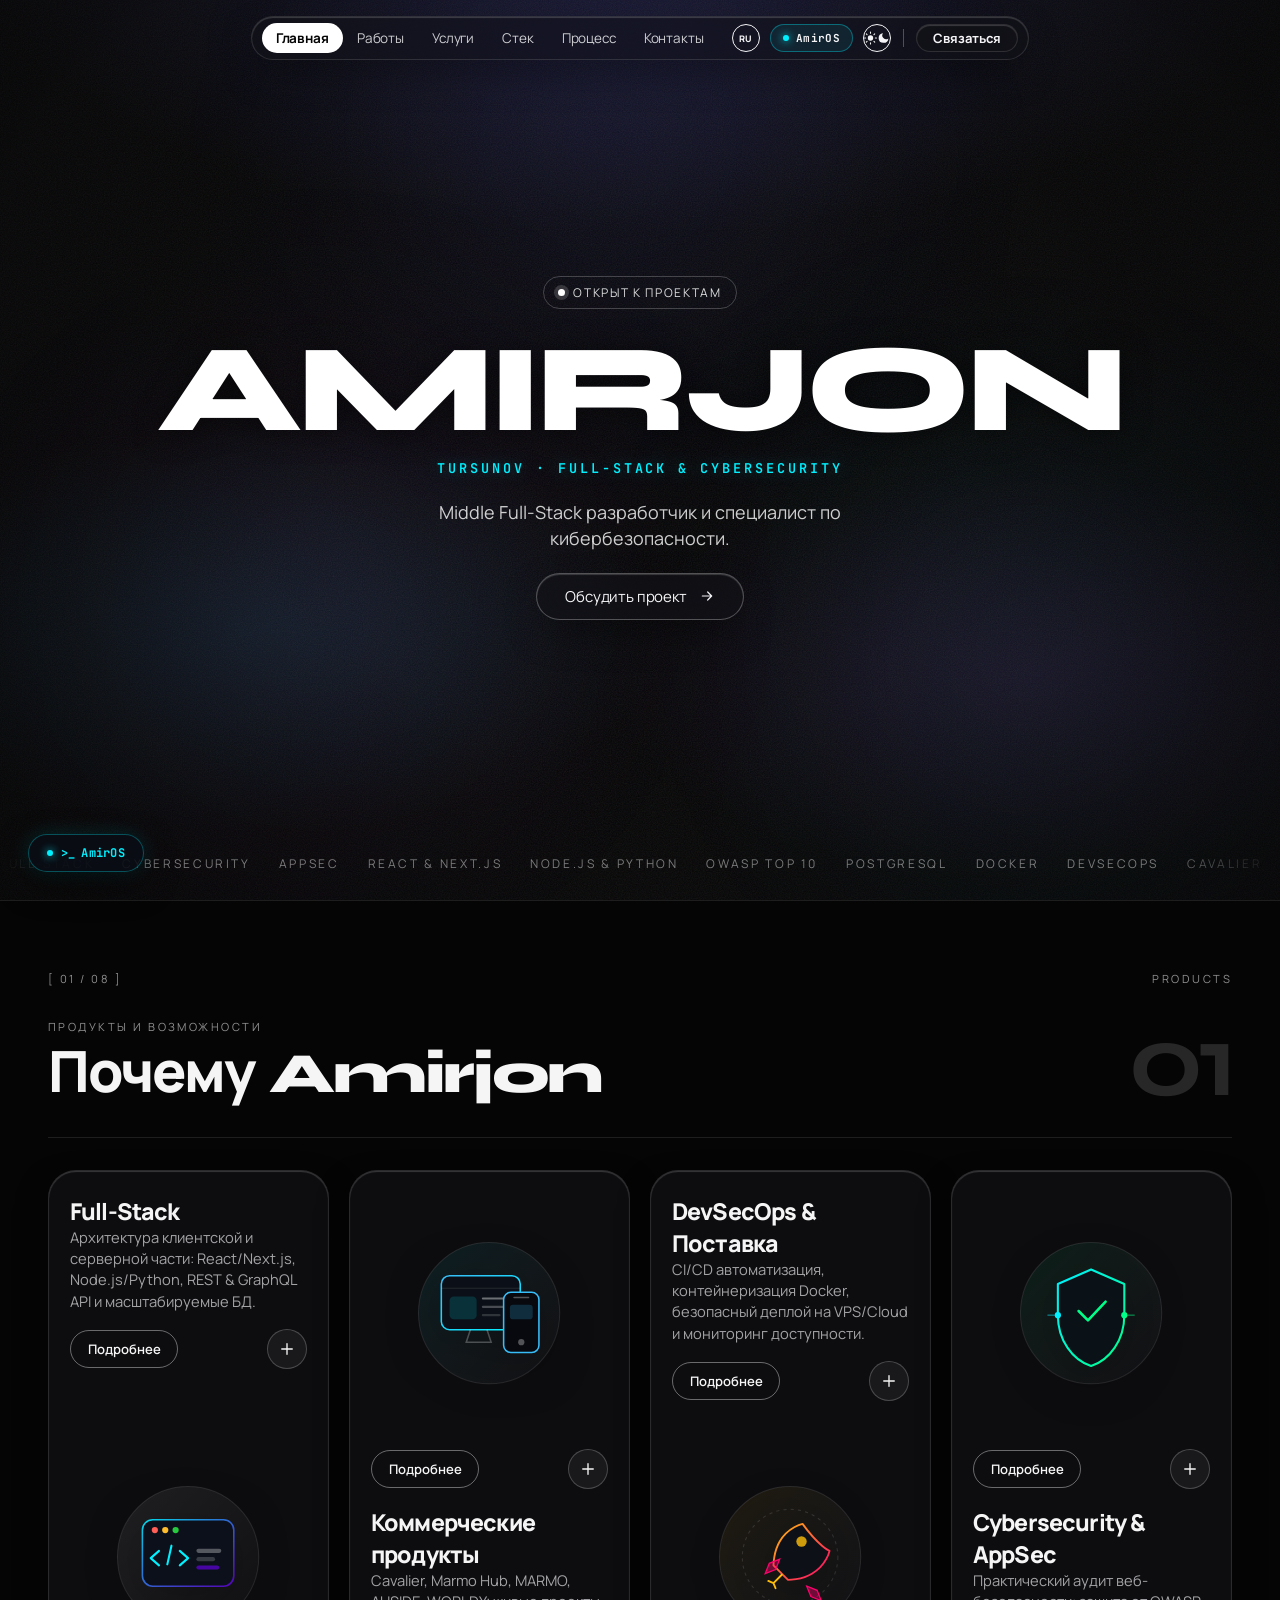
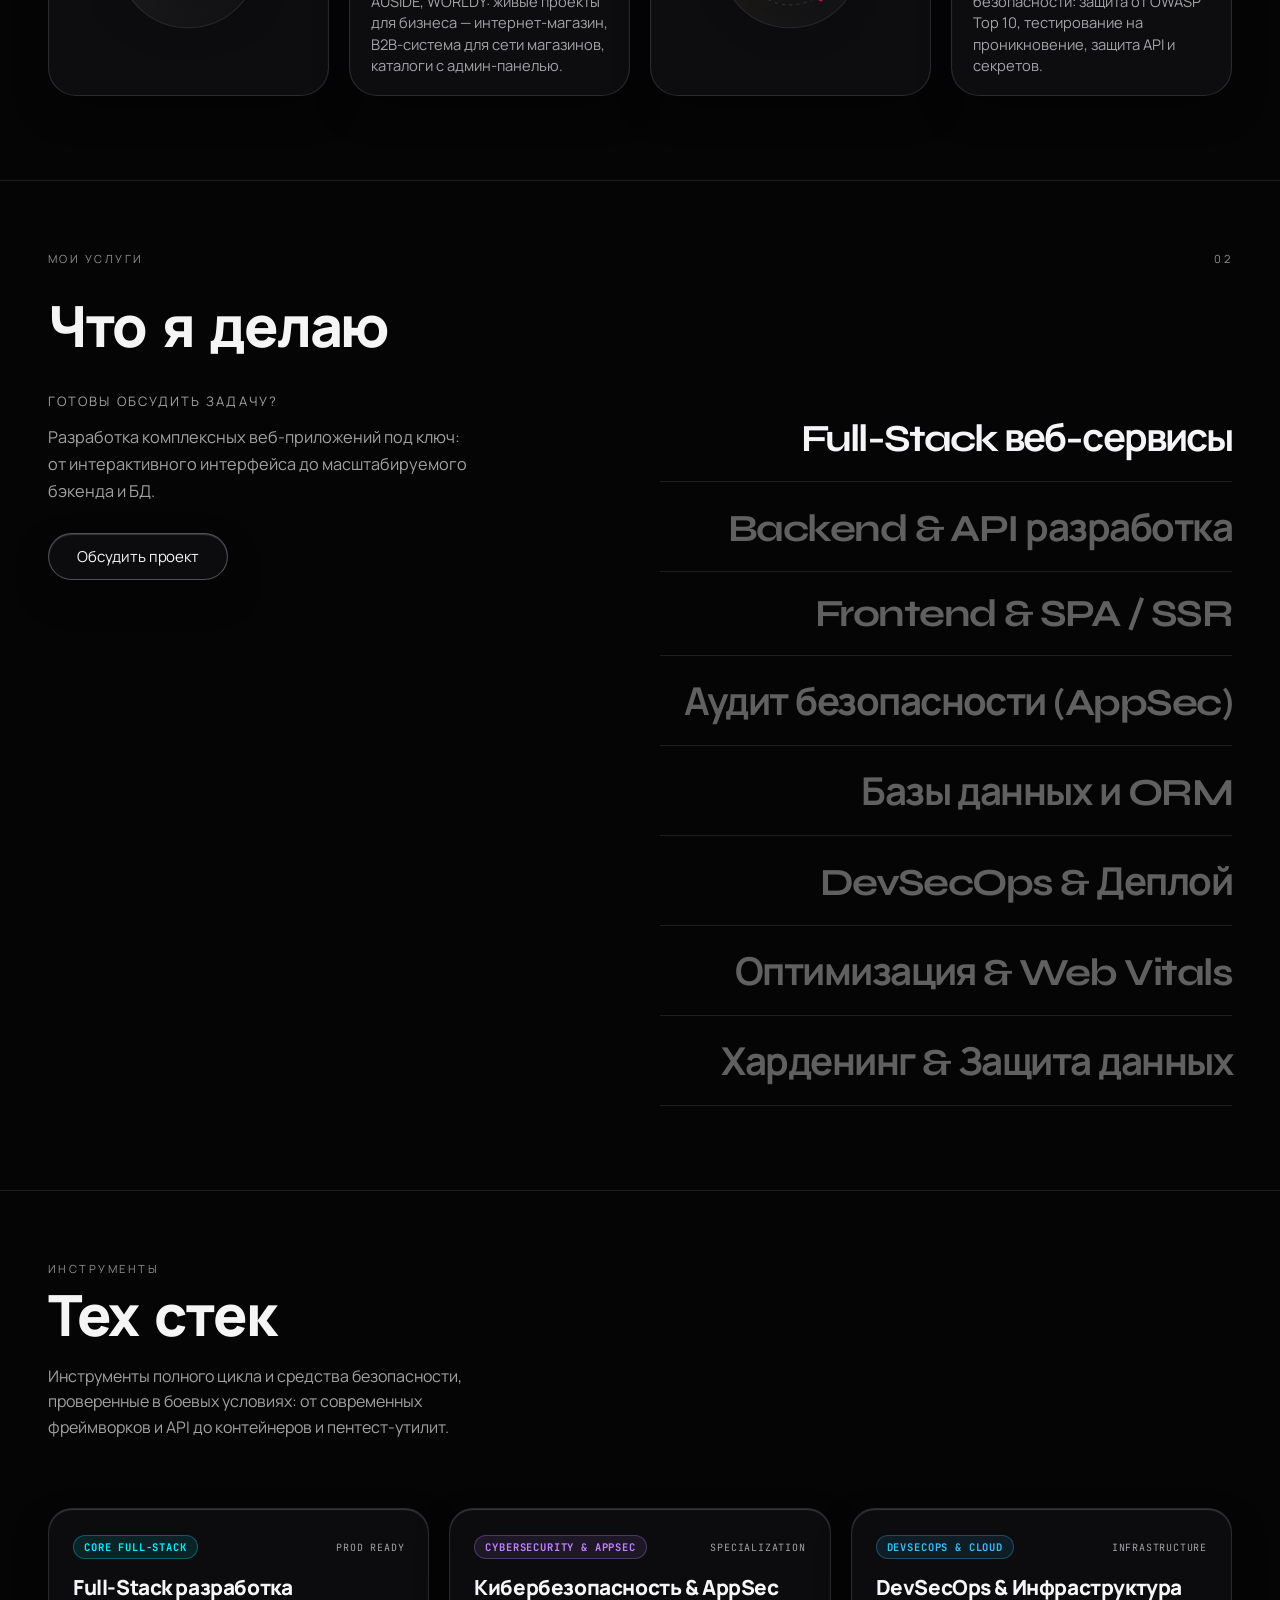
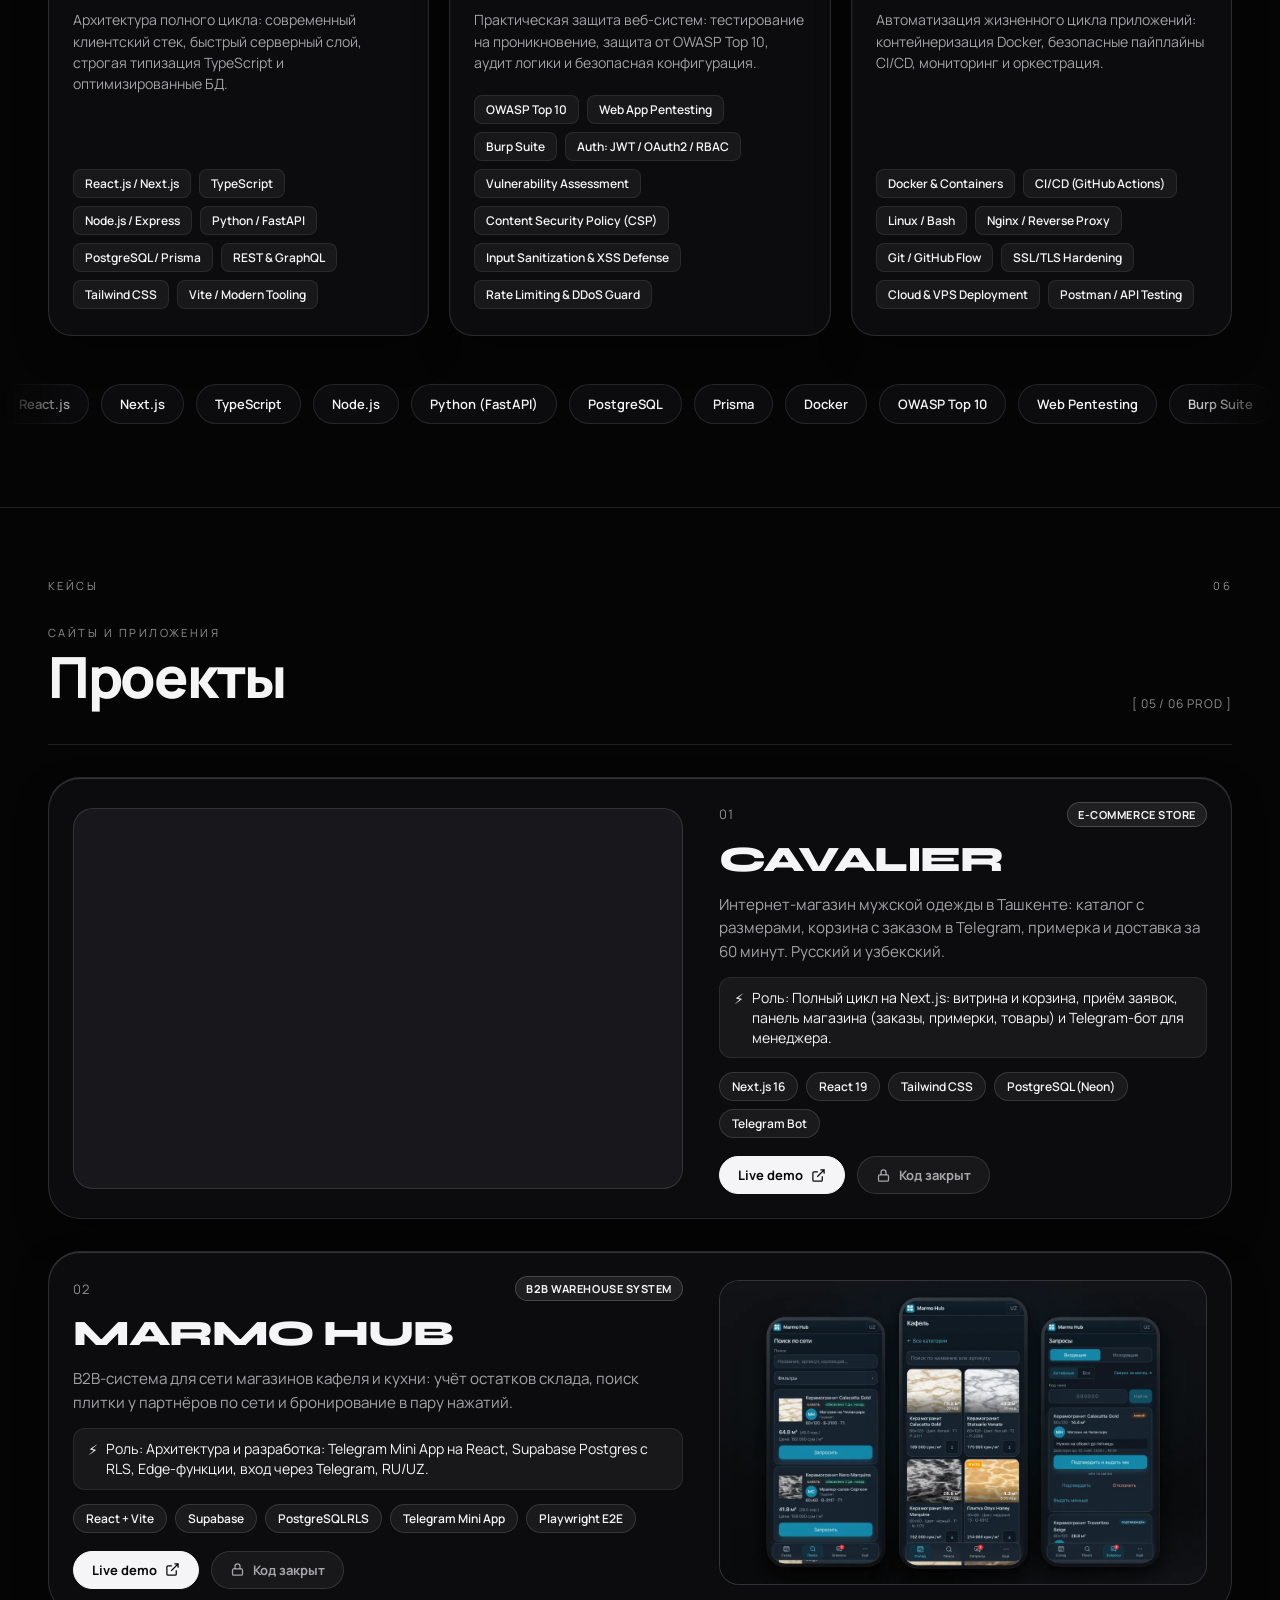
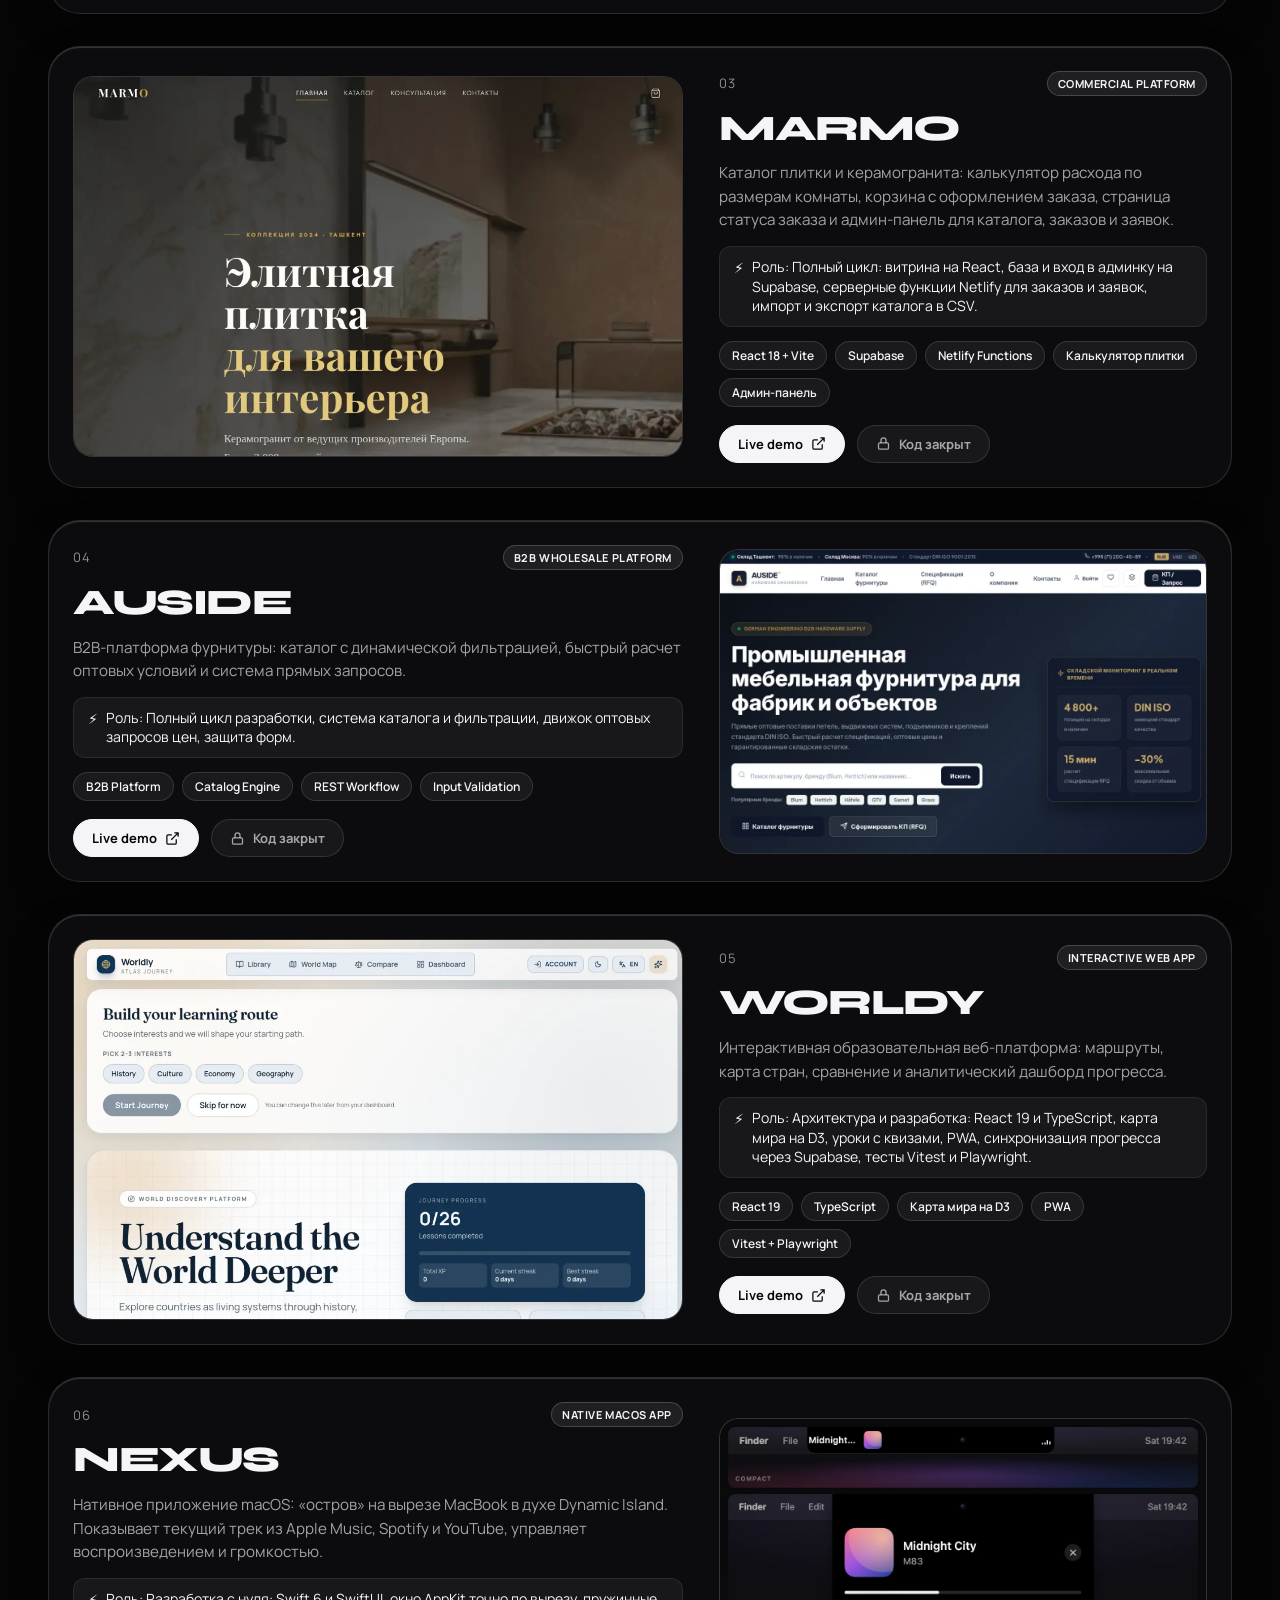
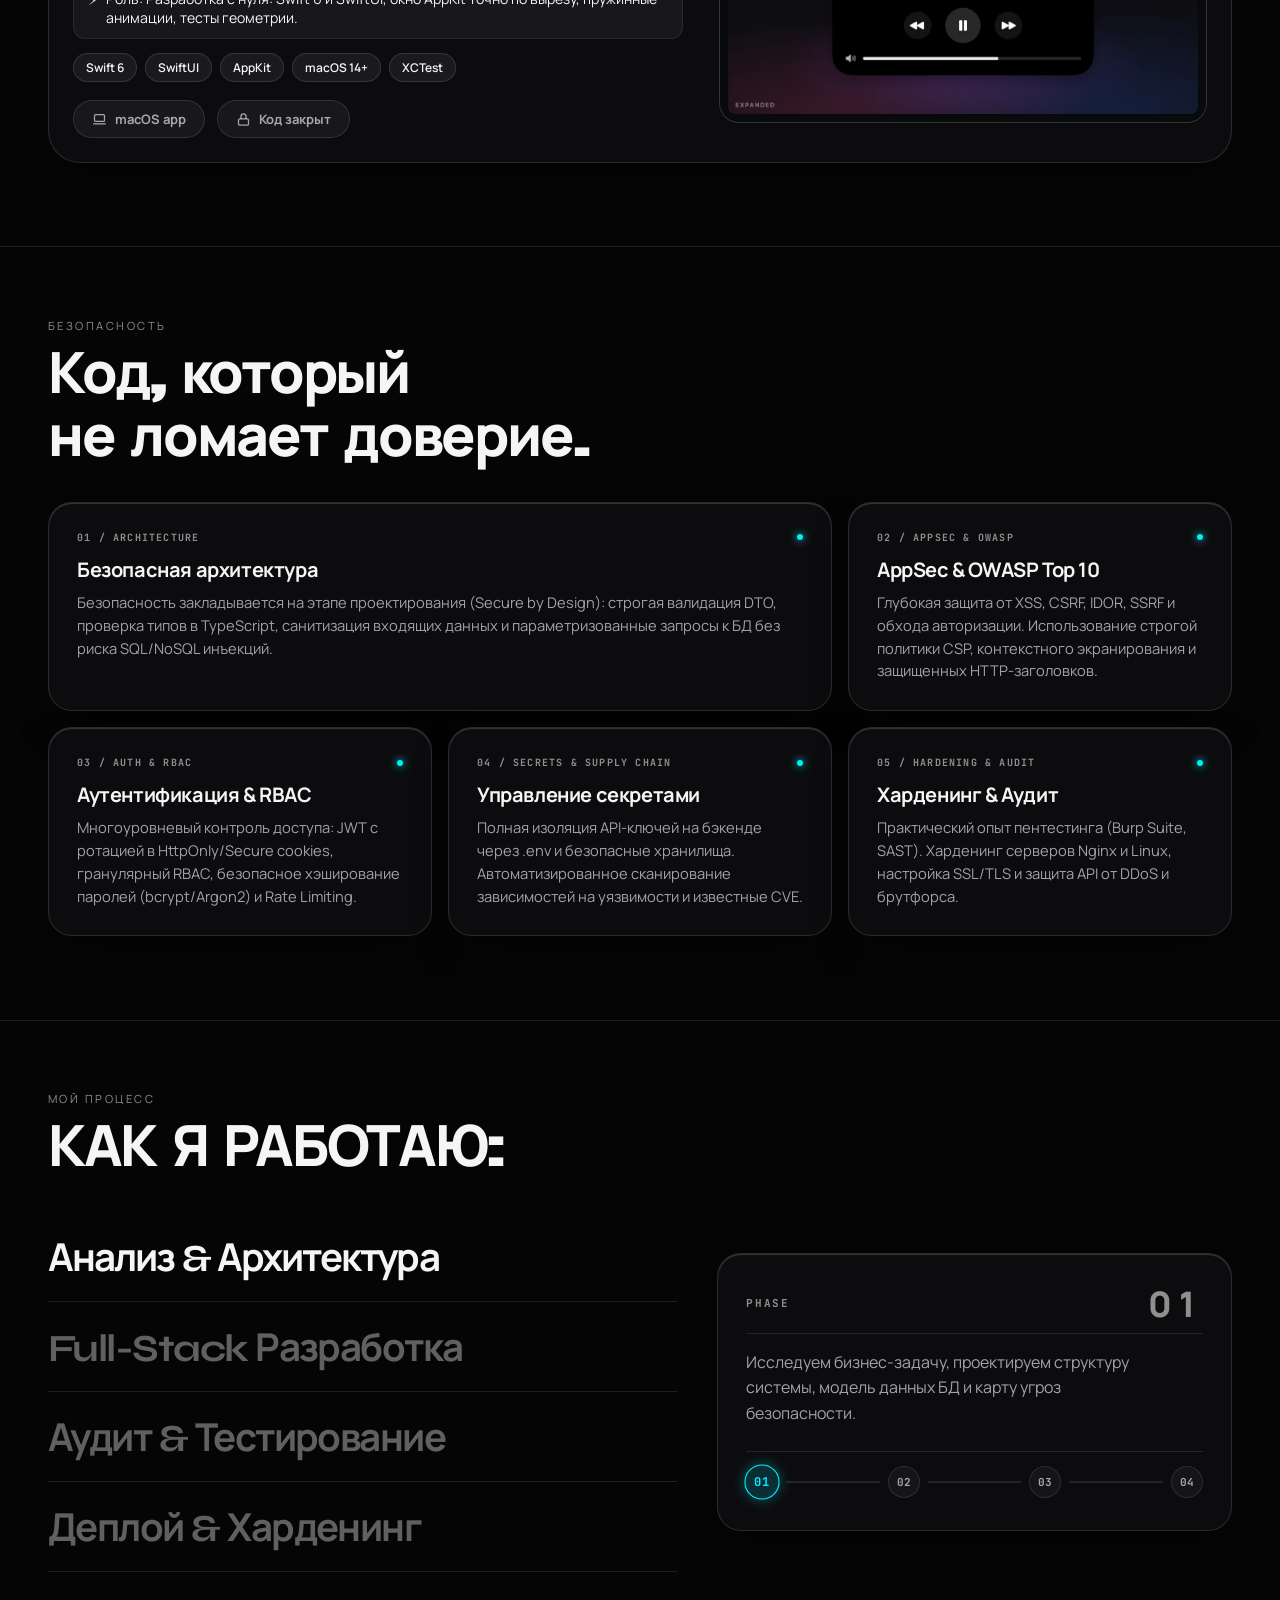
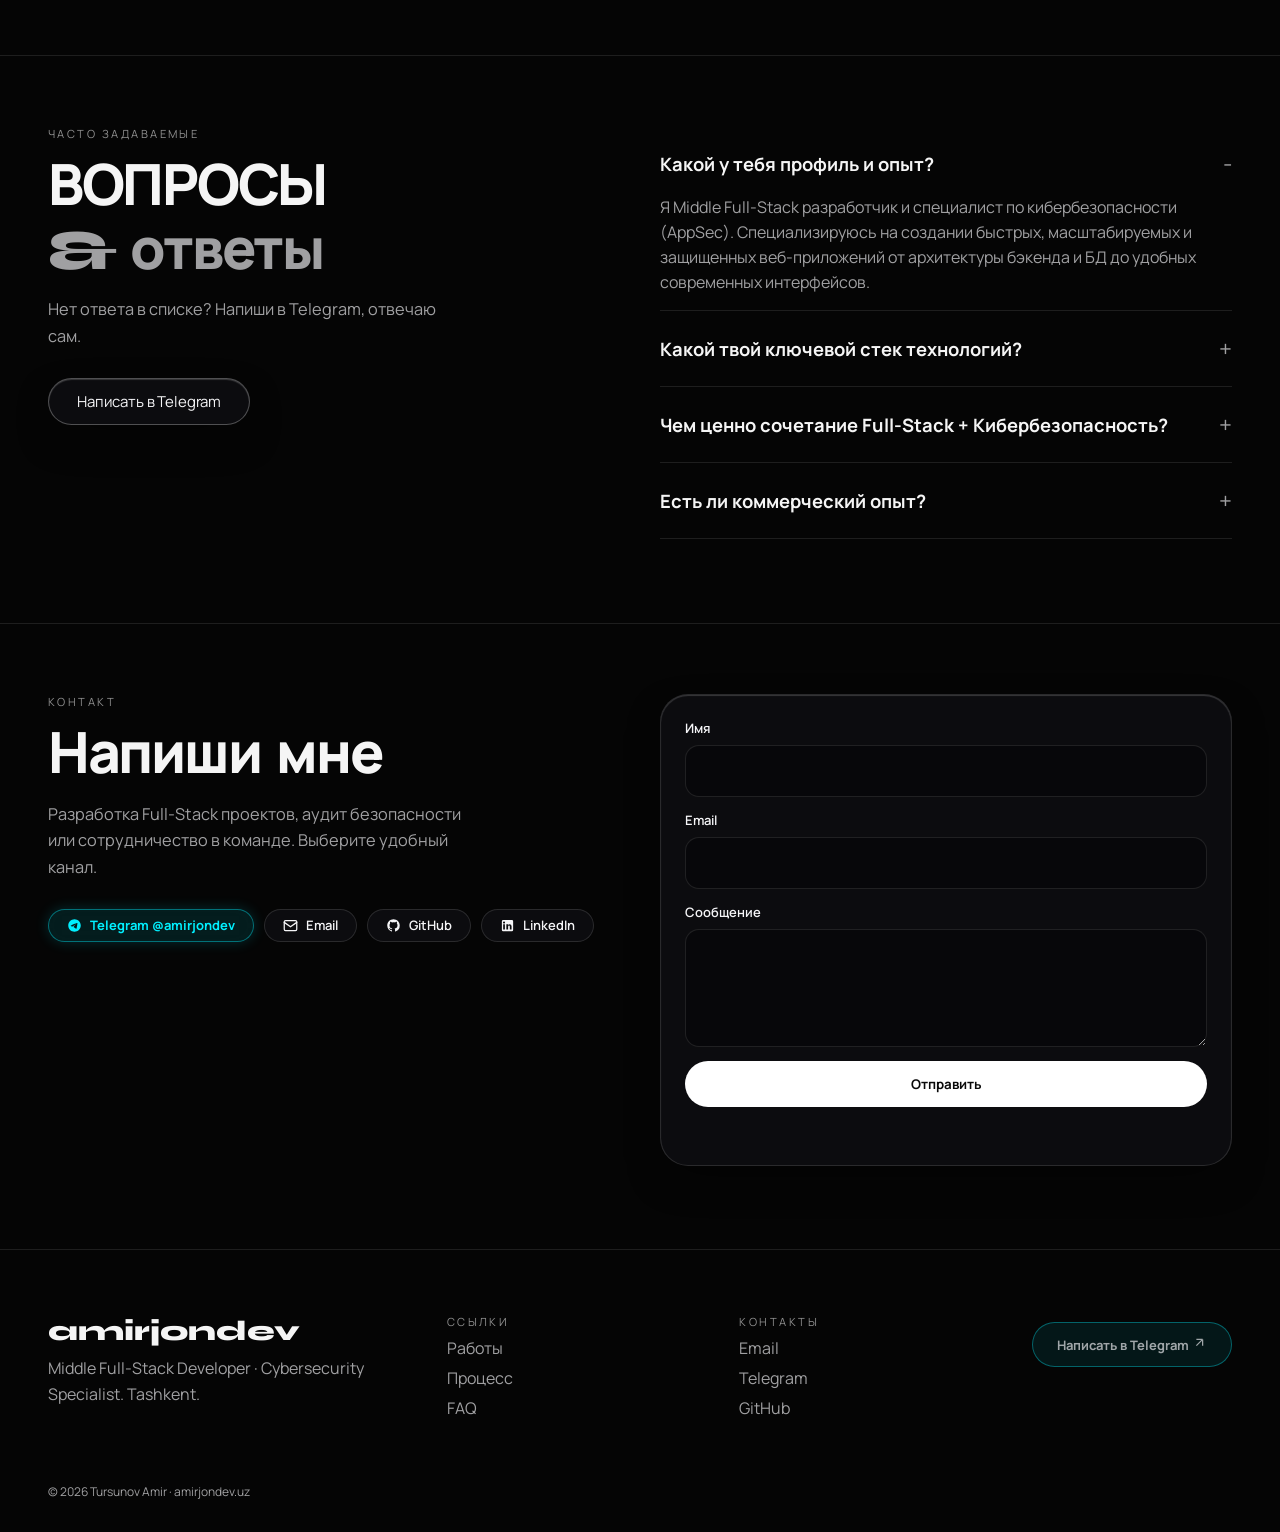
==== commit 8d2498bc: "Портфолио: порядок проектов, честные теги, ссылки без 404, мобильная версия, настоящие экраны Co-Aut" ====
--- a/index.html
+++ b/index.html
@@ -494,7 +494,7 @@
               <a href="https://marmo-hub.uz/" target="_blank" rel="noopener noreferrer" class="proj-media-link" aria-label="Открыть MARMO HUB">
                 <picture>
                   <source srcset="/assets/projects/marmo-hub.webp" type="image/webp">
-                  <img src="/assets/projects/marmo-hub.jpg" alt="Marmo Hub - экран входа" width="1200" height="750" loading="lazy" decoding="async">
+                  <img src="/assets/projects/marmo-hub.jpg" alt="Marmo Hub - склад, поиск по сети партнёров и запросы (демо-данные)" width="1200" height="750" loading="lazy" decoding="async">
                 </picture>
                 <div class="proj-media-overlay">
                   <span class="proj-hover-badge">
@@ -681,7 +681,7 @@
               <div class="proj-media-link">
                 <picture>
                   <source srcset="/assets/projects/nexus.webp" type="image/webp">
-                  <img src="/assets/projects/nexus.jpg" alt="NEXUS - макет острова на вырезе MacBook" width="1200" height="750" loading="lazy" decoding="async">
+                  <img src="/assets/projects/nexus.jpg" alt="NEXUS - остров на вырезе MacBook: компактный и раскрытый плеер" width="1200" height="750" loading="lazy" decoding="async">
                 </picture>
               </div>
             </div>
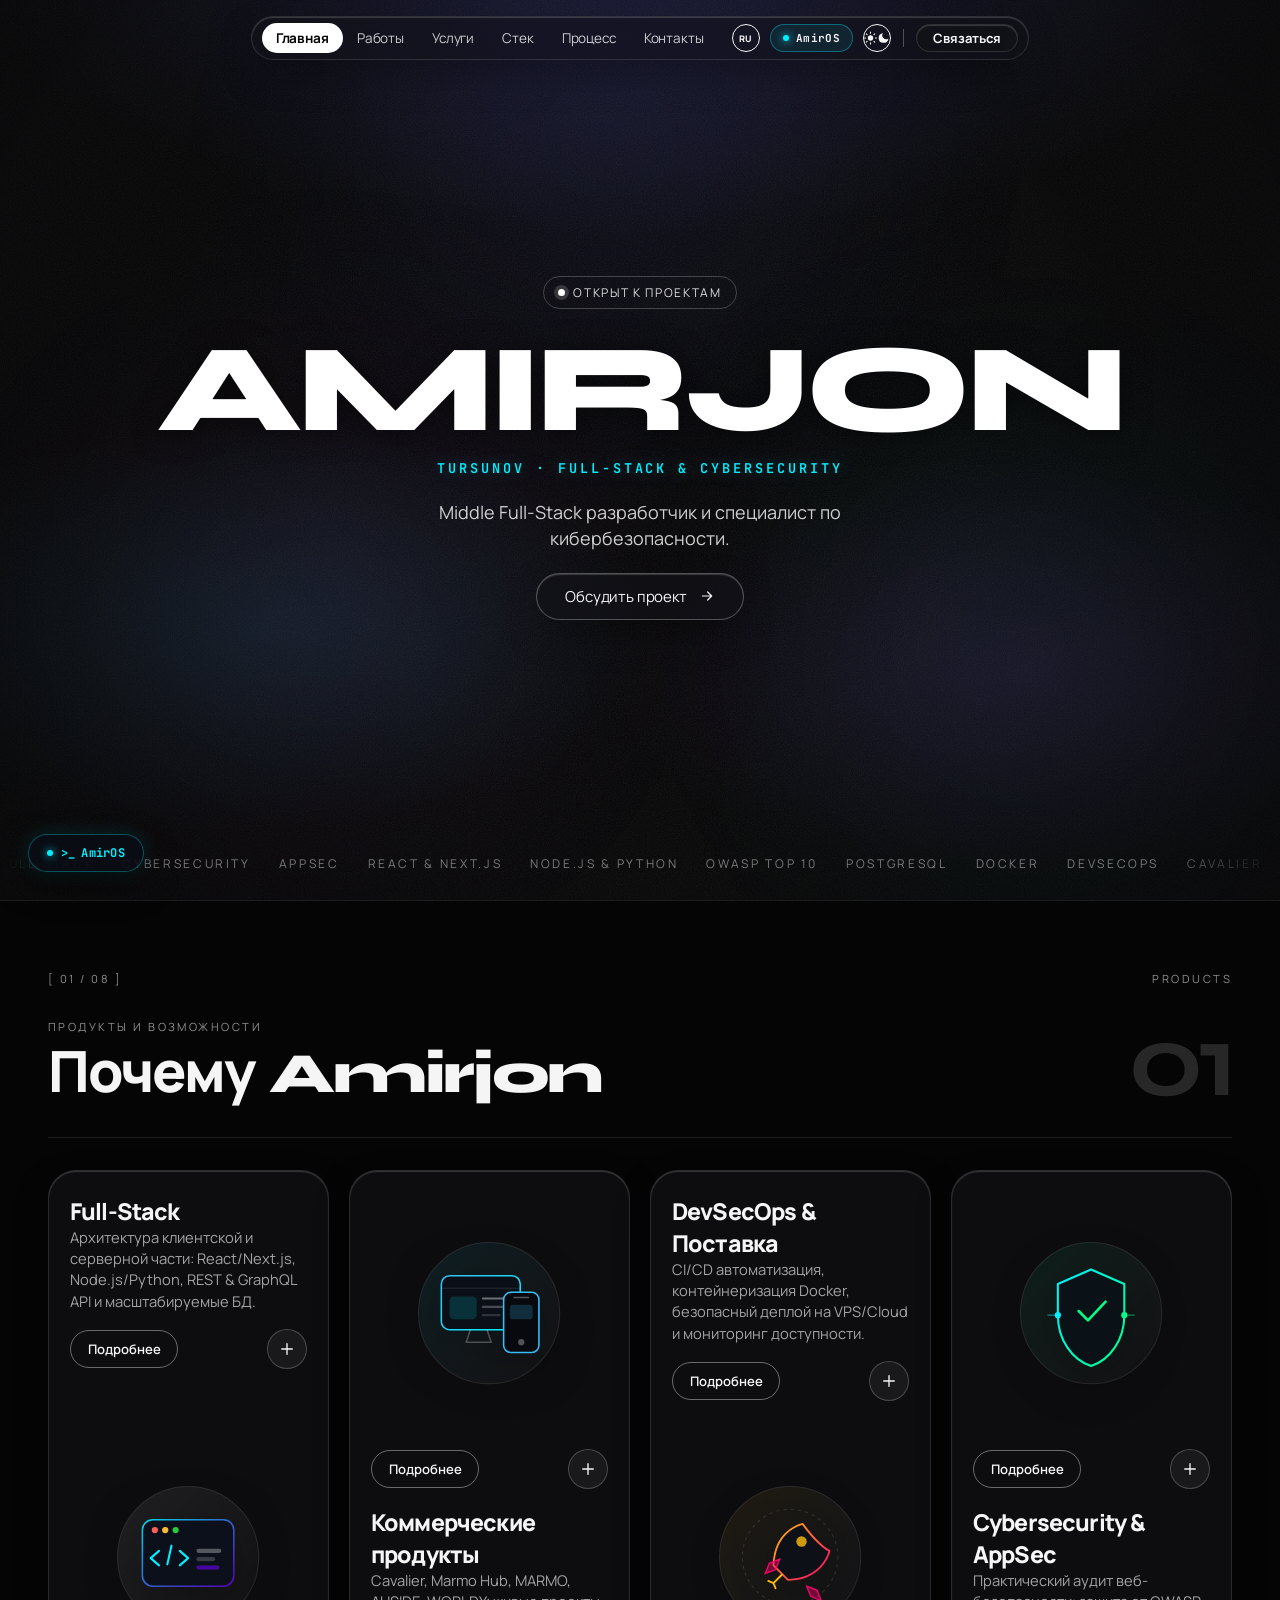
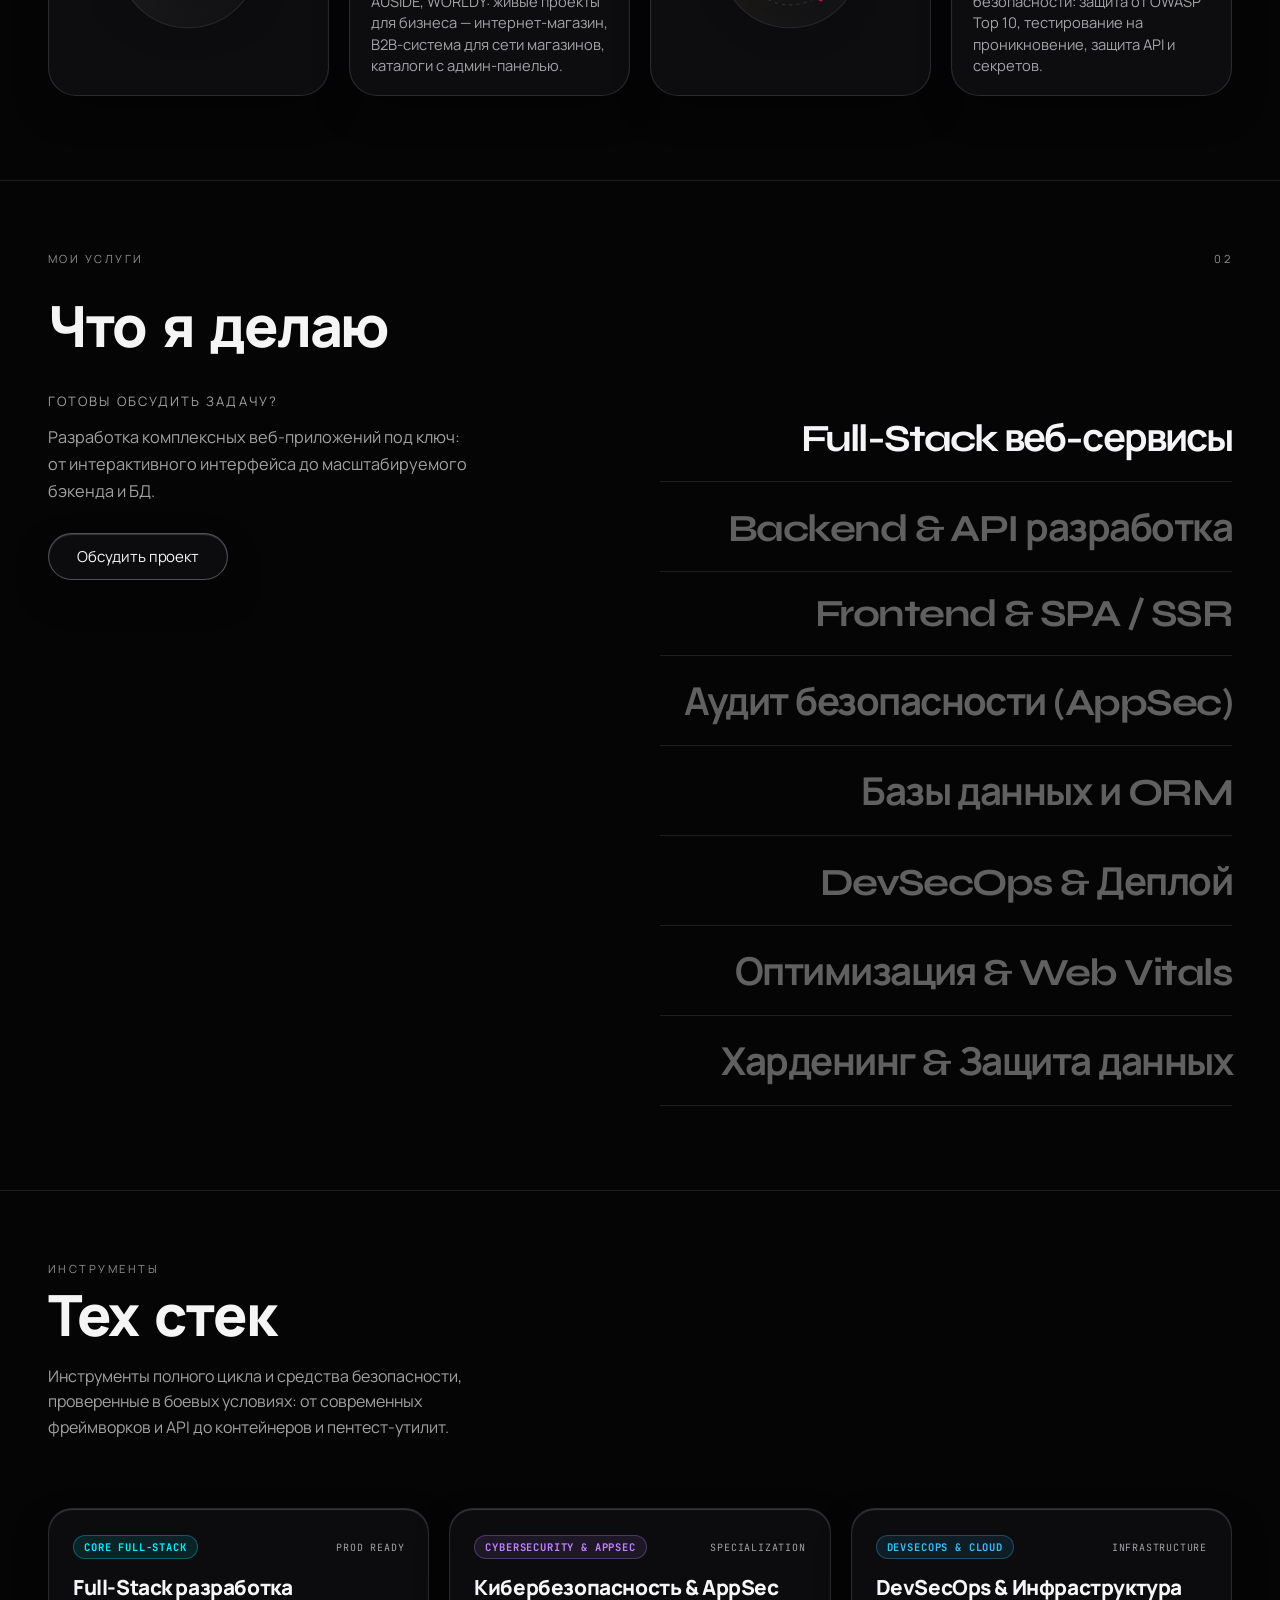
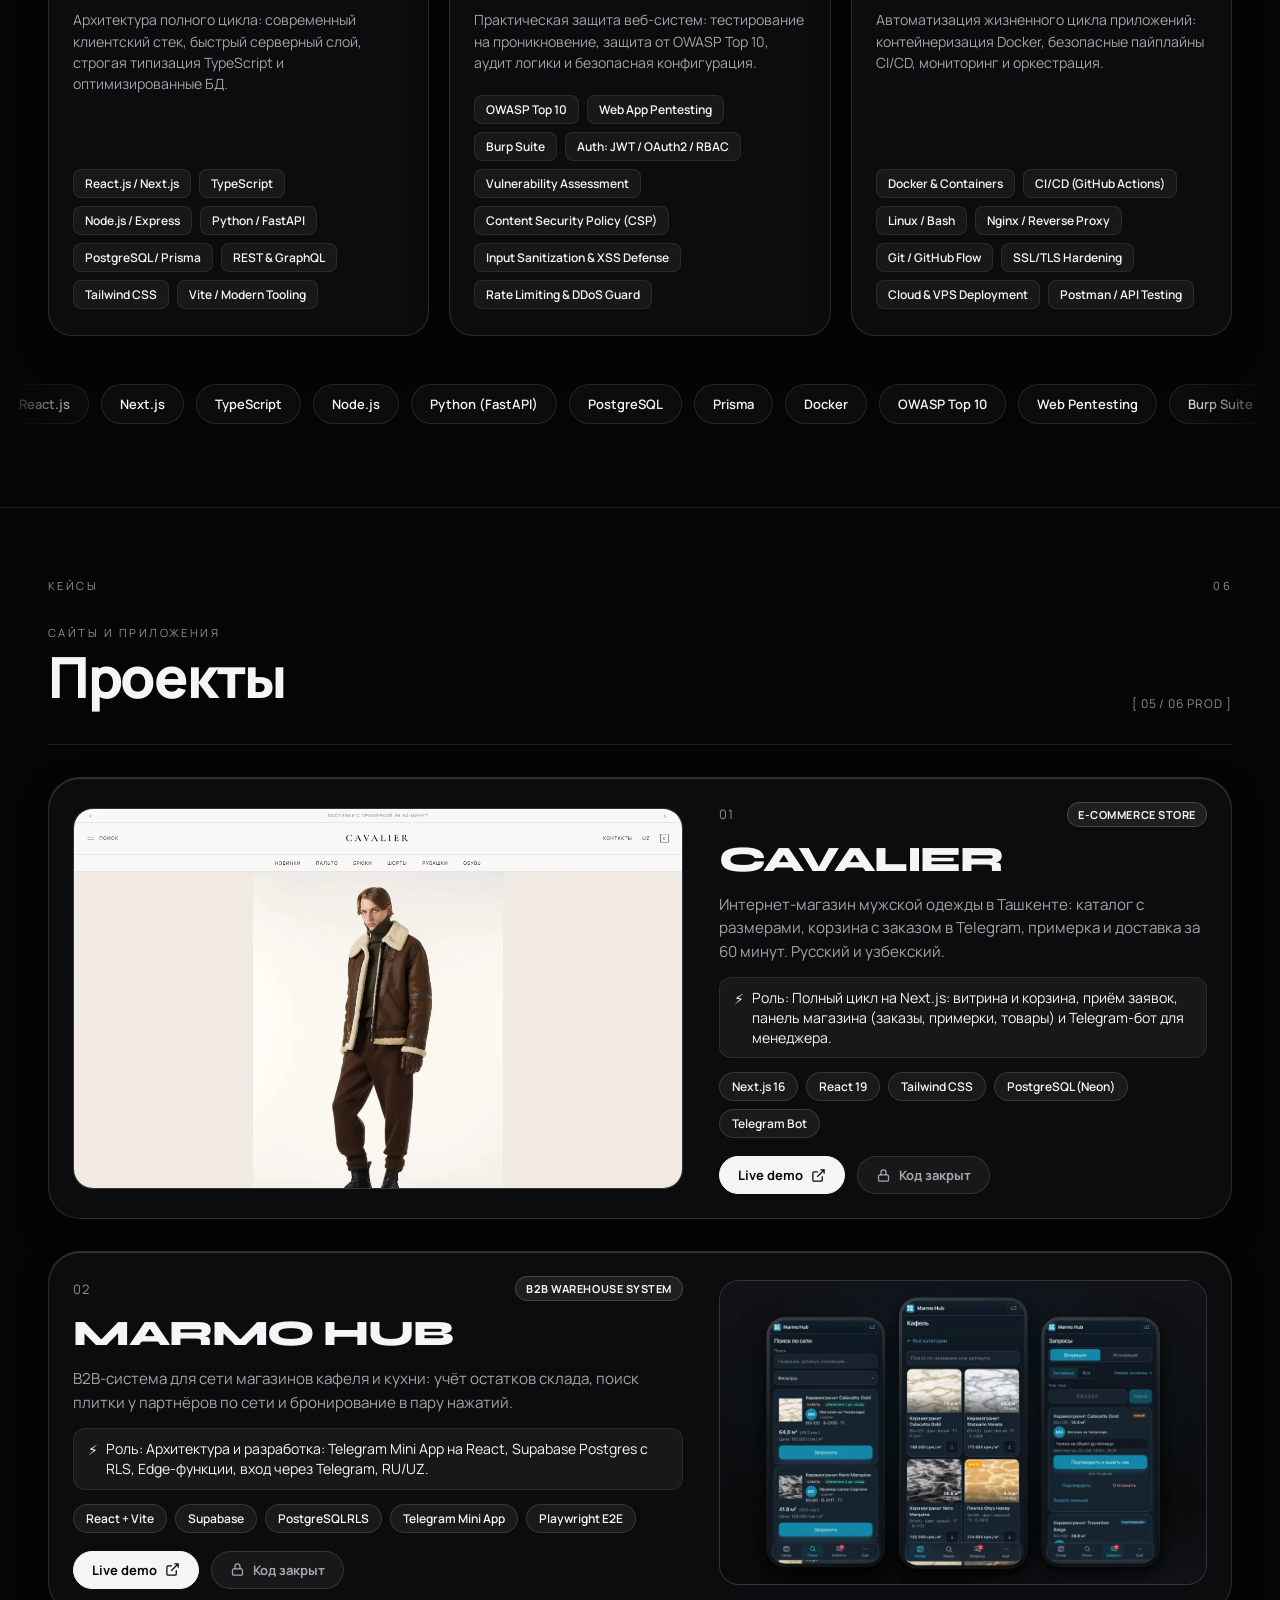
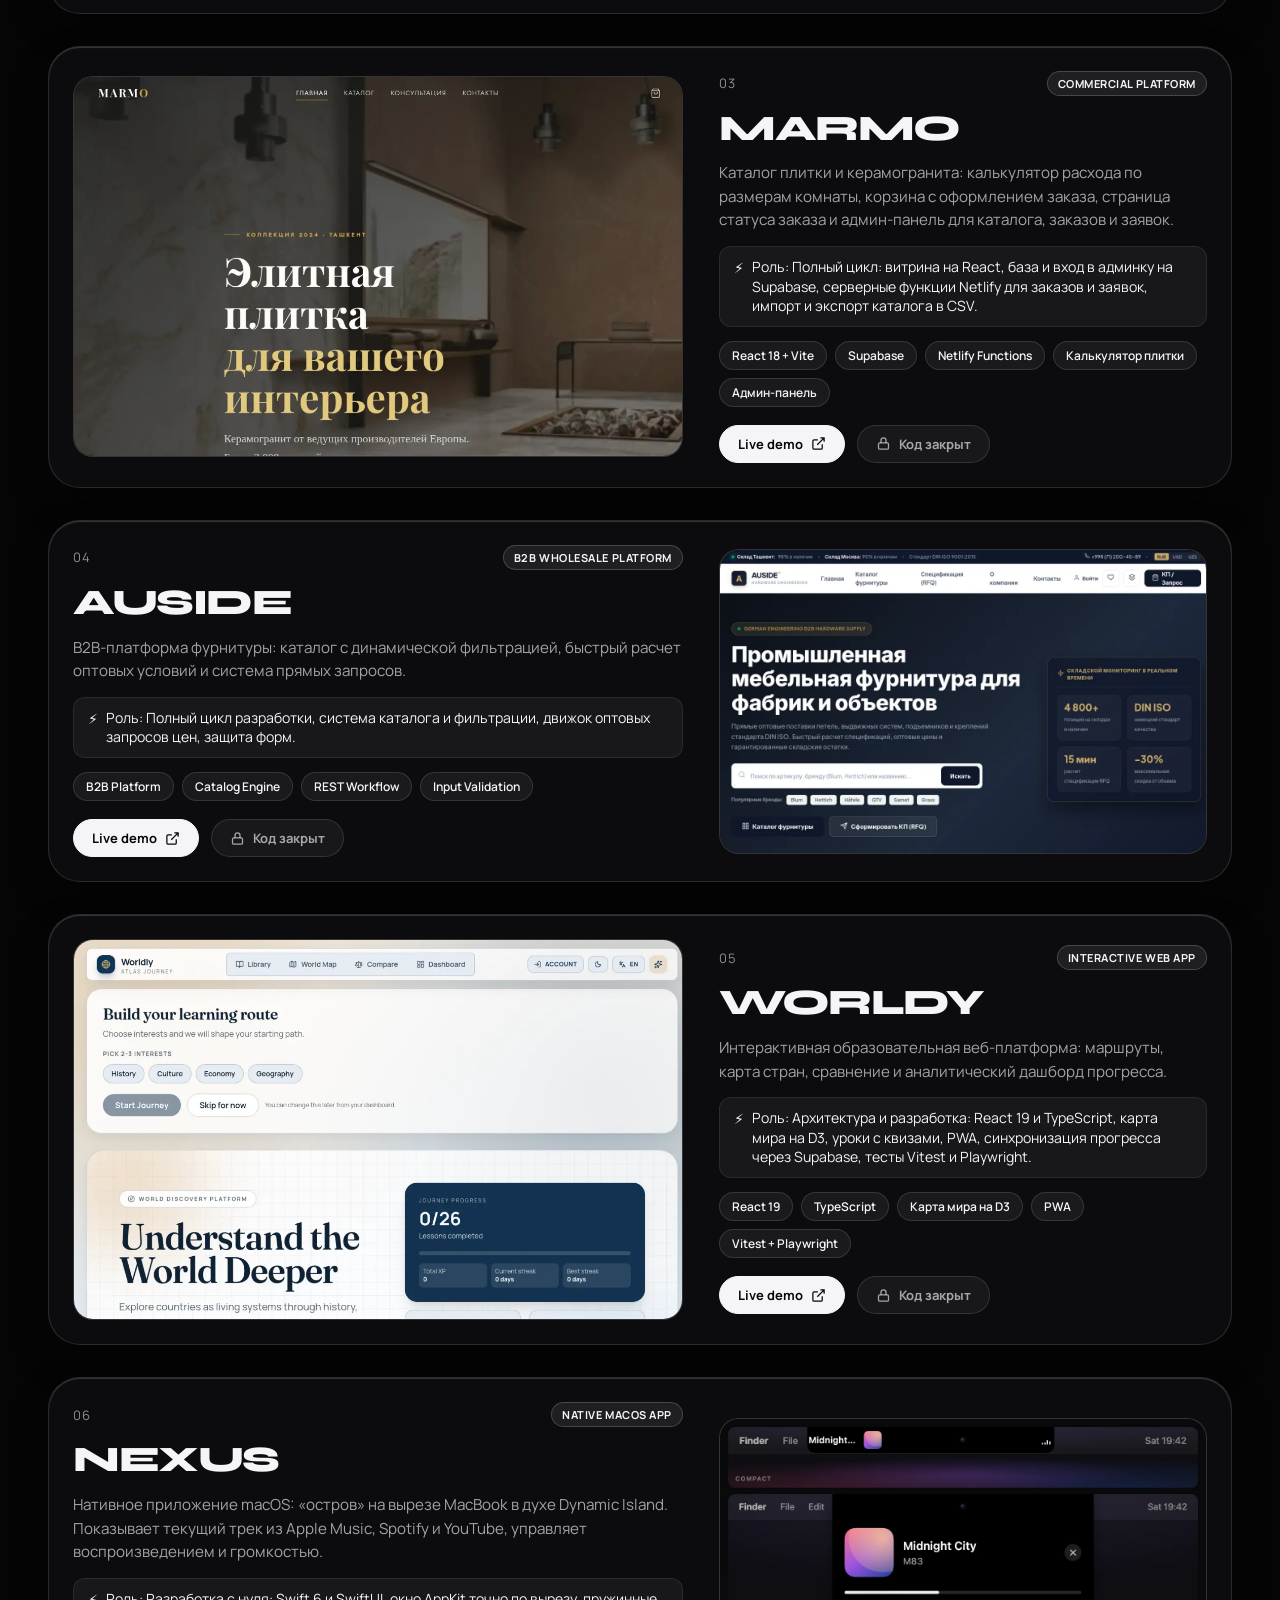
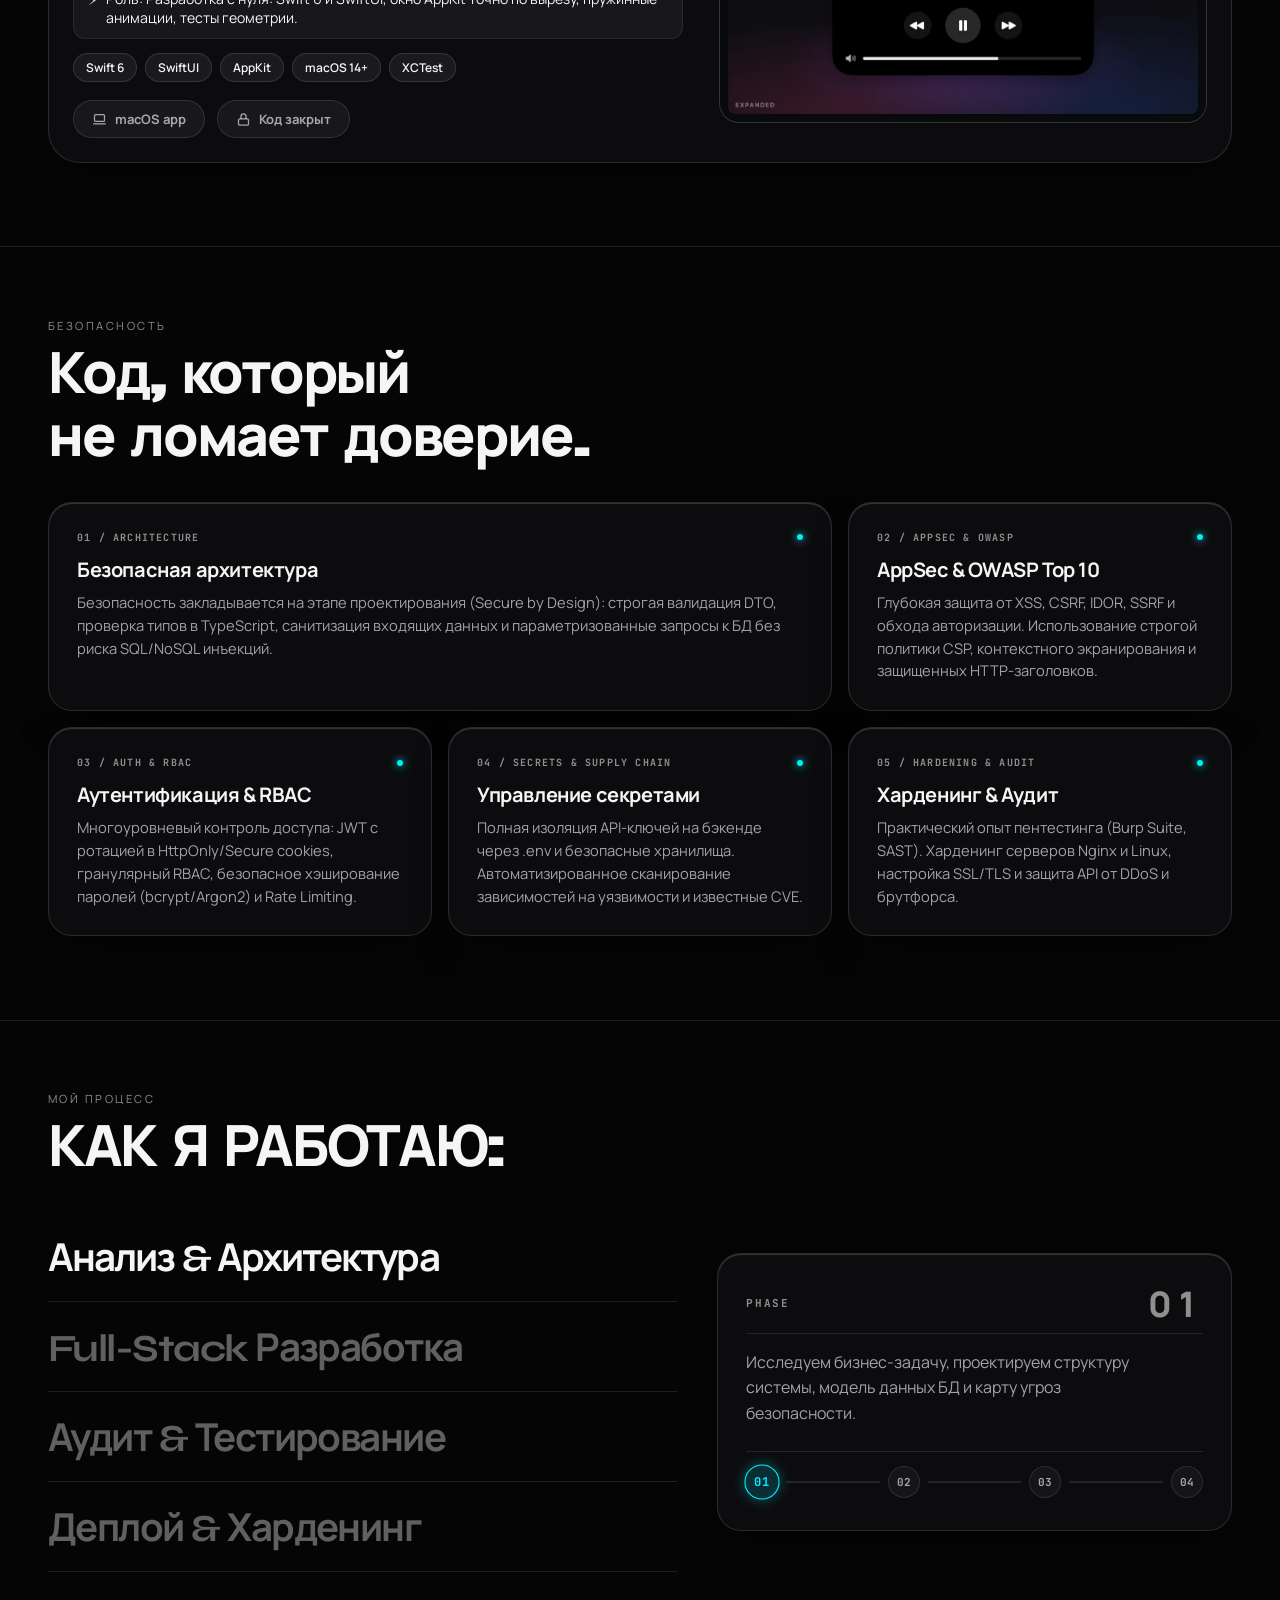
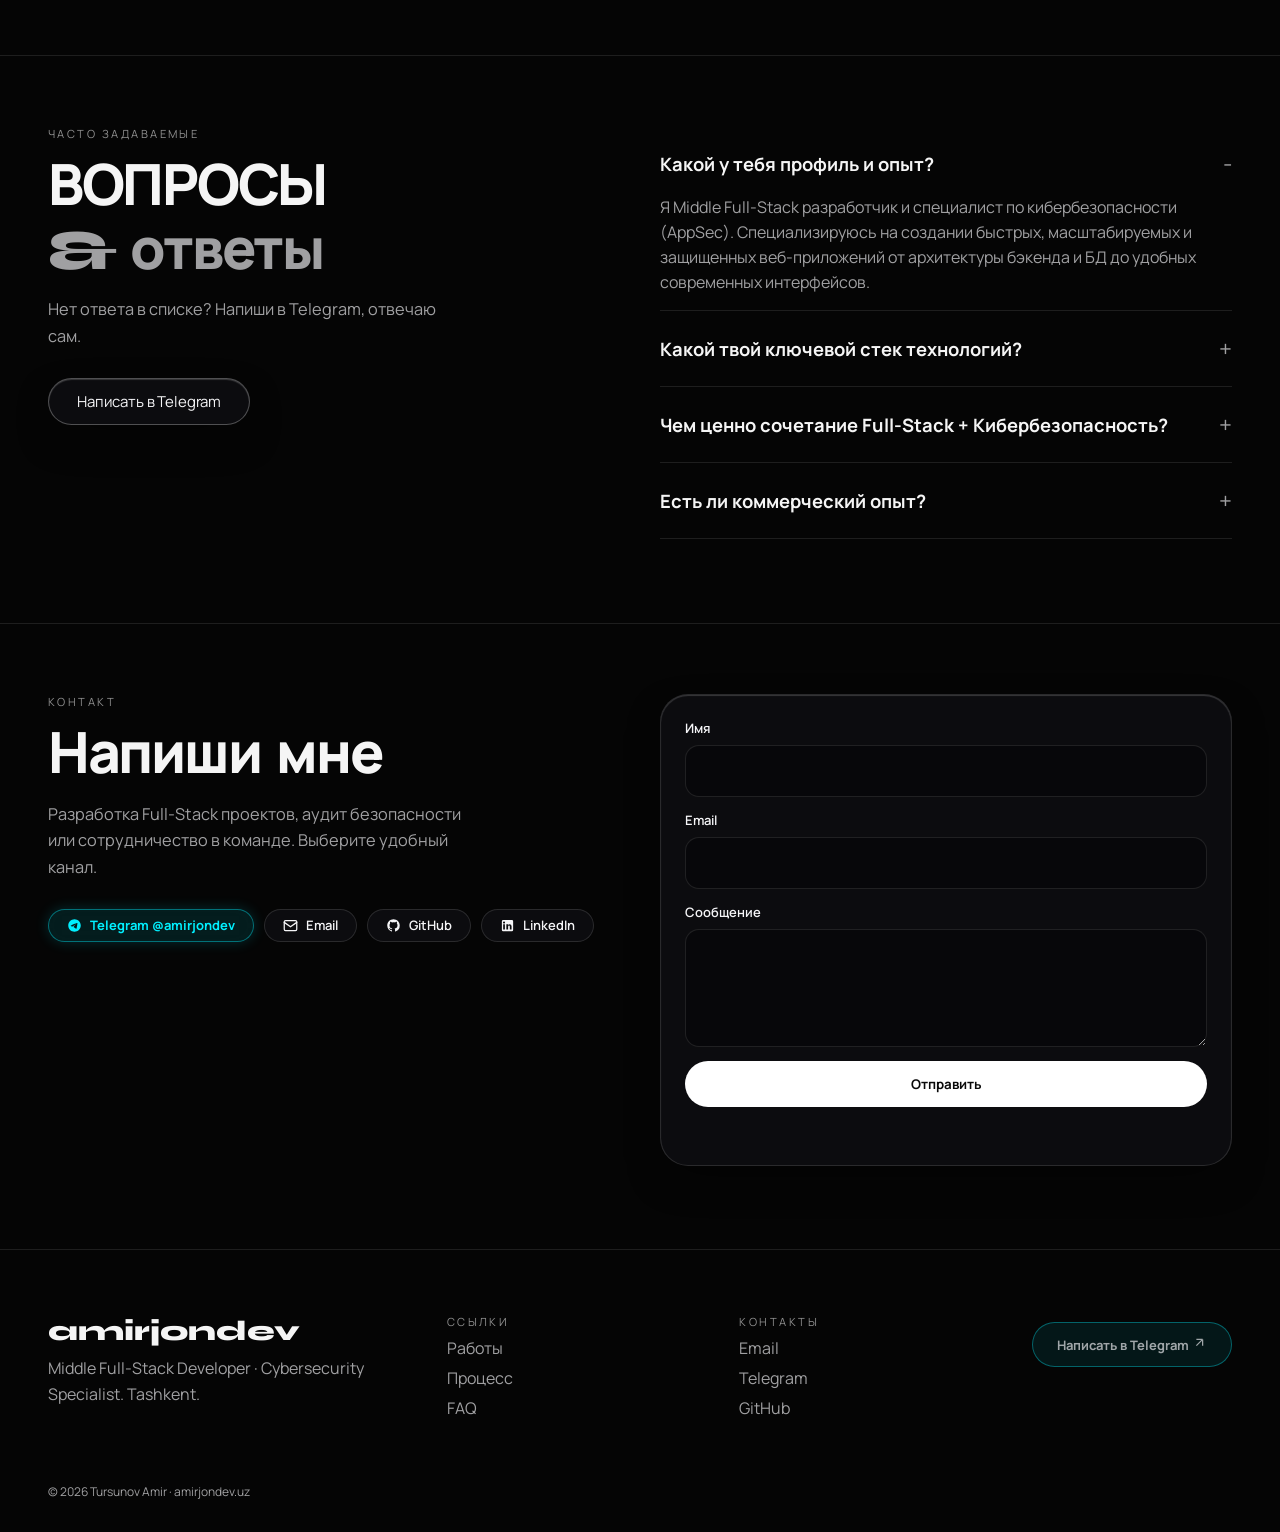
==== commit 18f4b7ca: "Портфолио: картинки под новыми именами, без мёртвого service worker Co-Authored-By: Claude Opus 5.5 " ====
--- a/index.html
+++ b/index.html
@@ -493,8 +493,8 @@
             <div class="proj-media-wrap">
               <a href="https://marmo-hub.uz/" target="_blank" rel="noopener noreferrer" class="proj-media-link" aria-label="Открыть MARMO HUB">
                 <picture>
-                  <source srcset="/assets/projects/marmo-hub.webp" type="image/webp">
-                  <img src="/assets/projects/marmo-hub.jpg" alt="Marmo Hub - склад, поиск по сети партнёров и запросы (демо-данные)" width="1200" height="750" loading="lazy" decoding="async">
+                  <source srcset="/assets/projects/marmo-hub-v2.webp" type="image/webp">
+                  <img src="/assets/projects/marmo-hub-v2.jpg" alt="Marmo Hub - склад, поиск по сети партнёров и запросы (демо-данные)" width="1200" height="750" loading="lazy" decoding="async">
                 </picture>
                 <div class="proj-media-overlay">
                   <span class="proj-hover-badge">
@@ -680,8 +680,8 @@
             <div class="proj-media-wrap">
               <div class="proj-media-link">
                 <picture>
-                  <source srcset="/assets/projects/nexus.webp" type="image/webp">
-                  <img src="/assets/projects/nexus.jpg" alt="NEXUS - остров на вырезе MacBook: компактный и раскрытый плеер" width="1200" height="750" loading="lazy" decoding="async">
+                  <source srcset="/assets/projects/nexus-v2.webp" type="image/webp">
+                  <img src="/assets/projects/nexus-v2.jpg" alt="NEXUS - остров на вырезе MacBook: компактный и раскрытый плеер" width="1200" height="750" loading="lazy" decoding="async">
                 </picture>
               </div>
             </div>
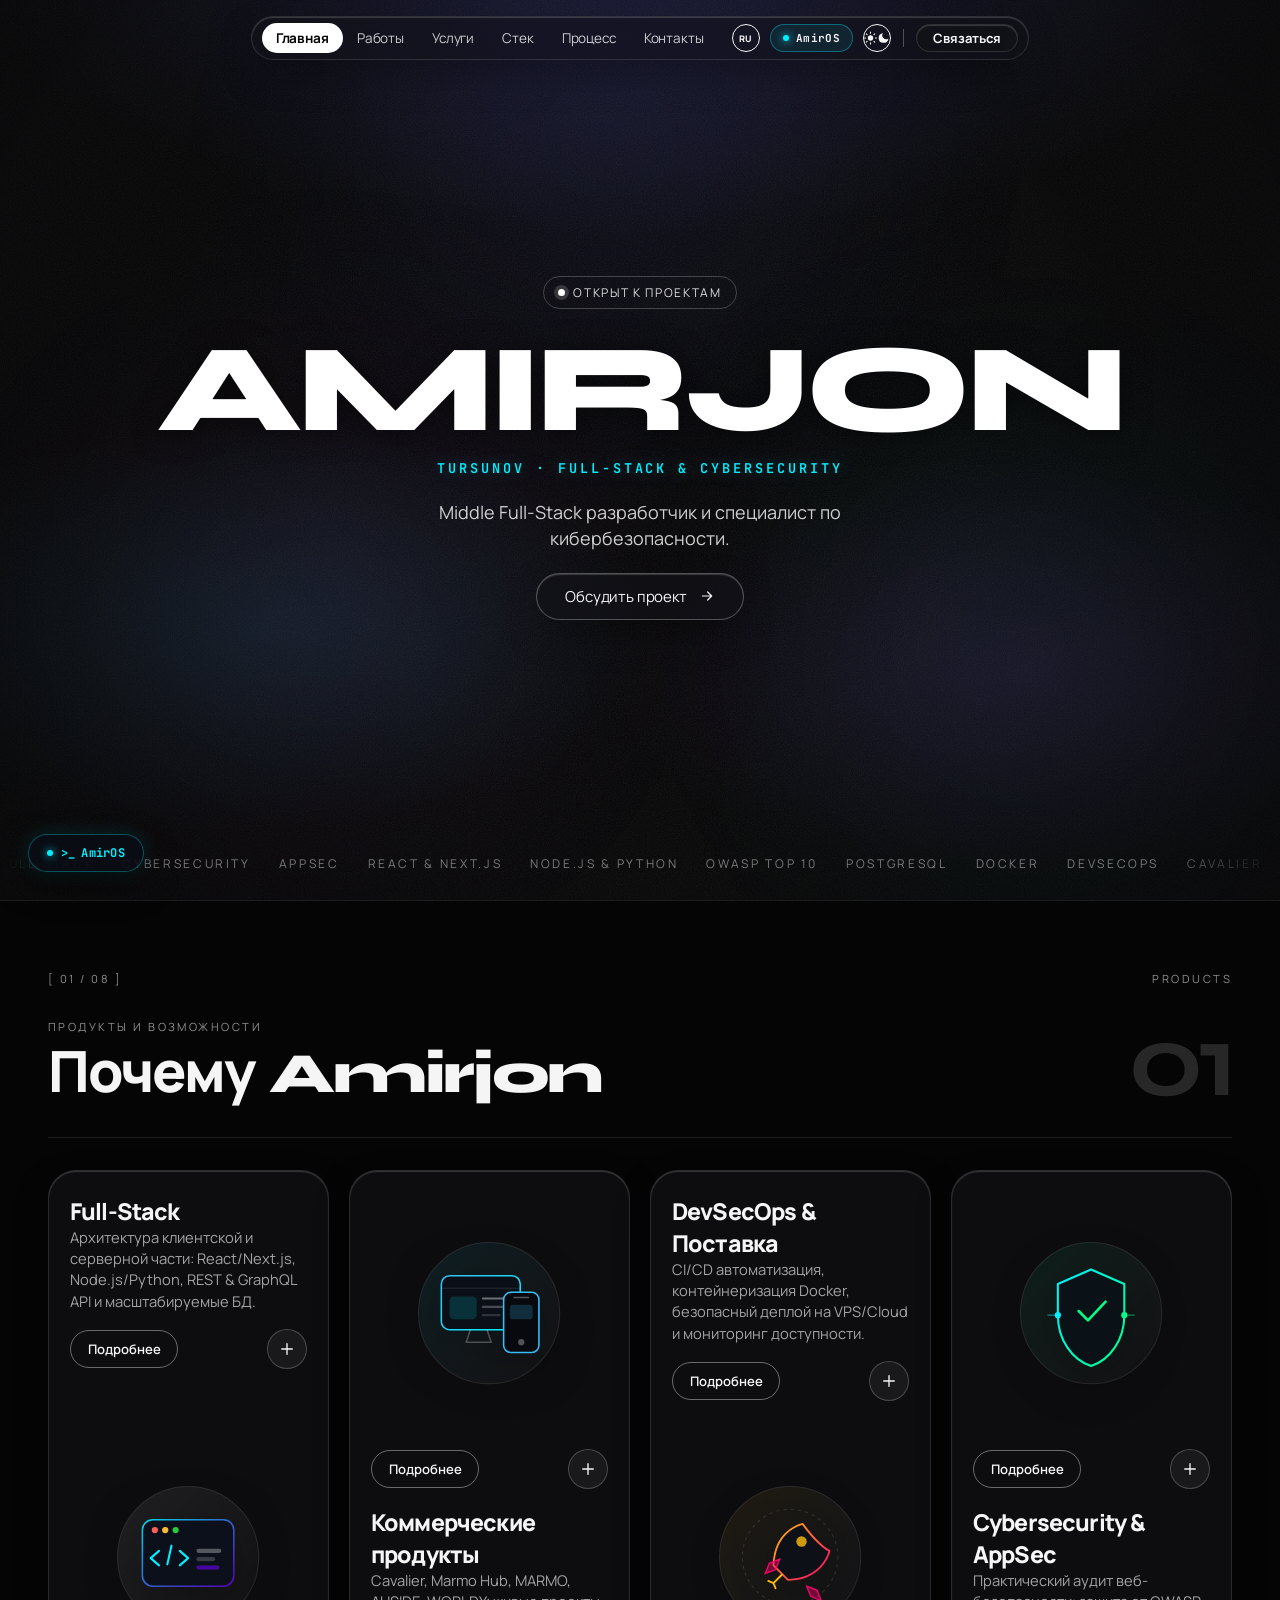
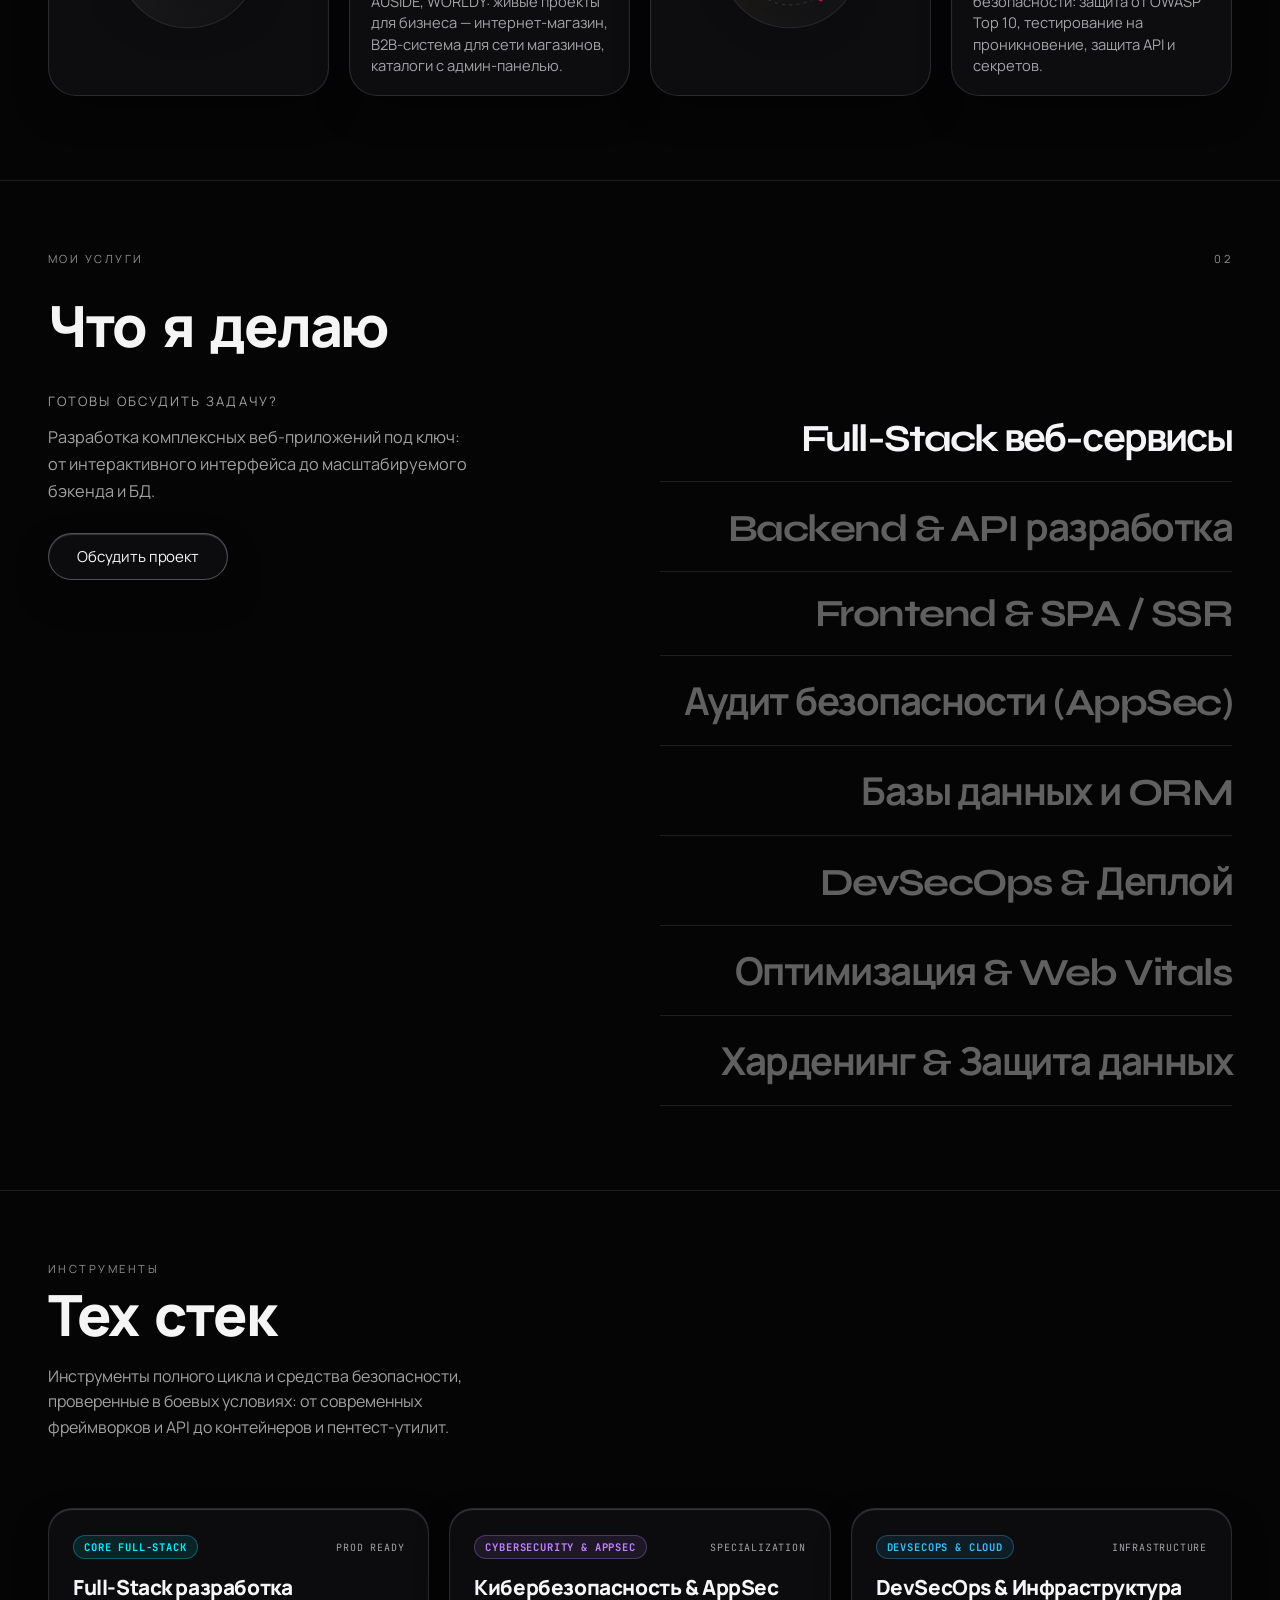
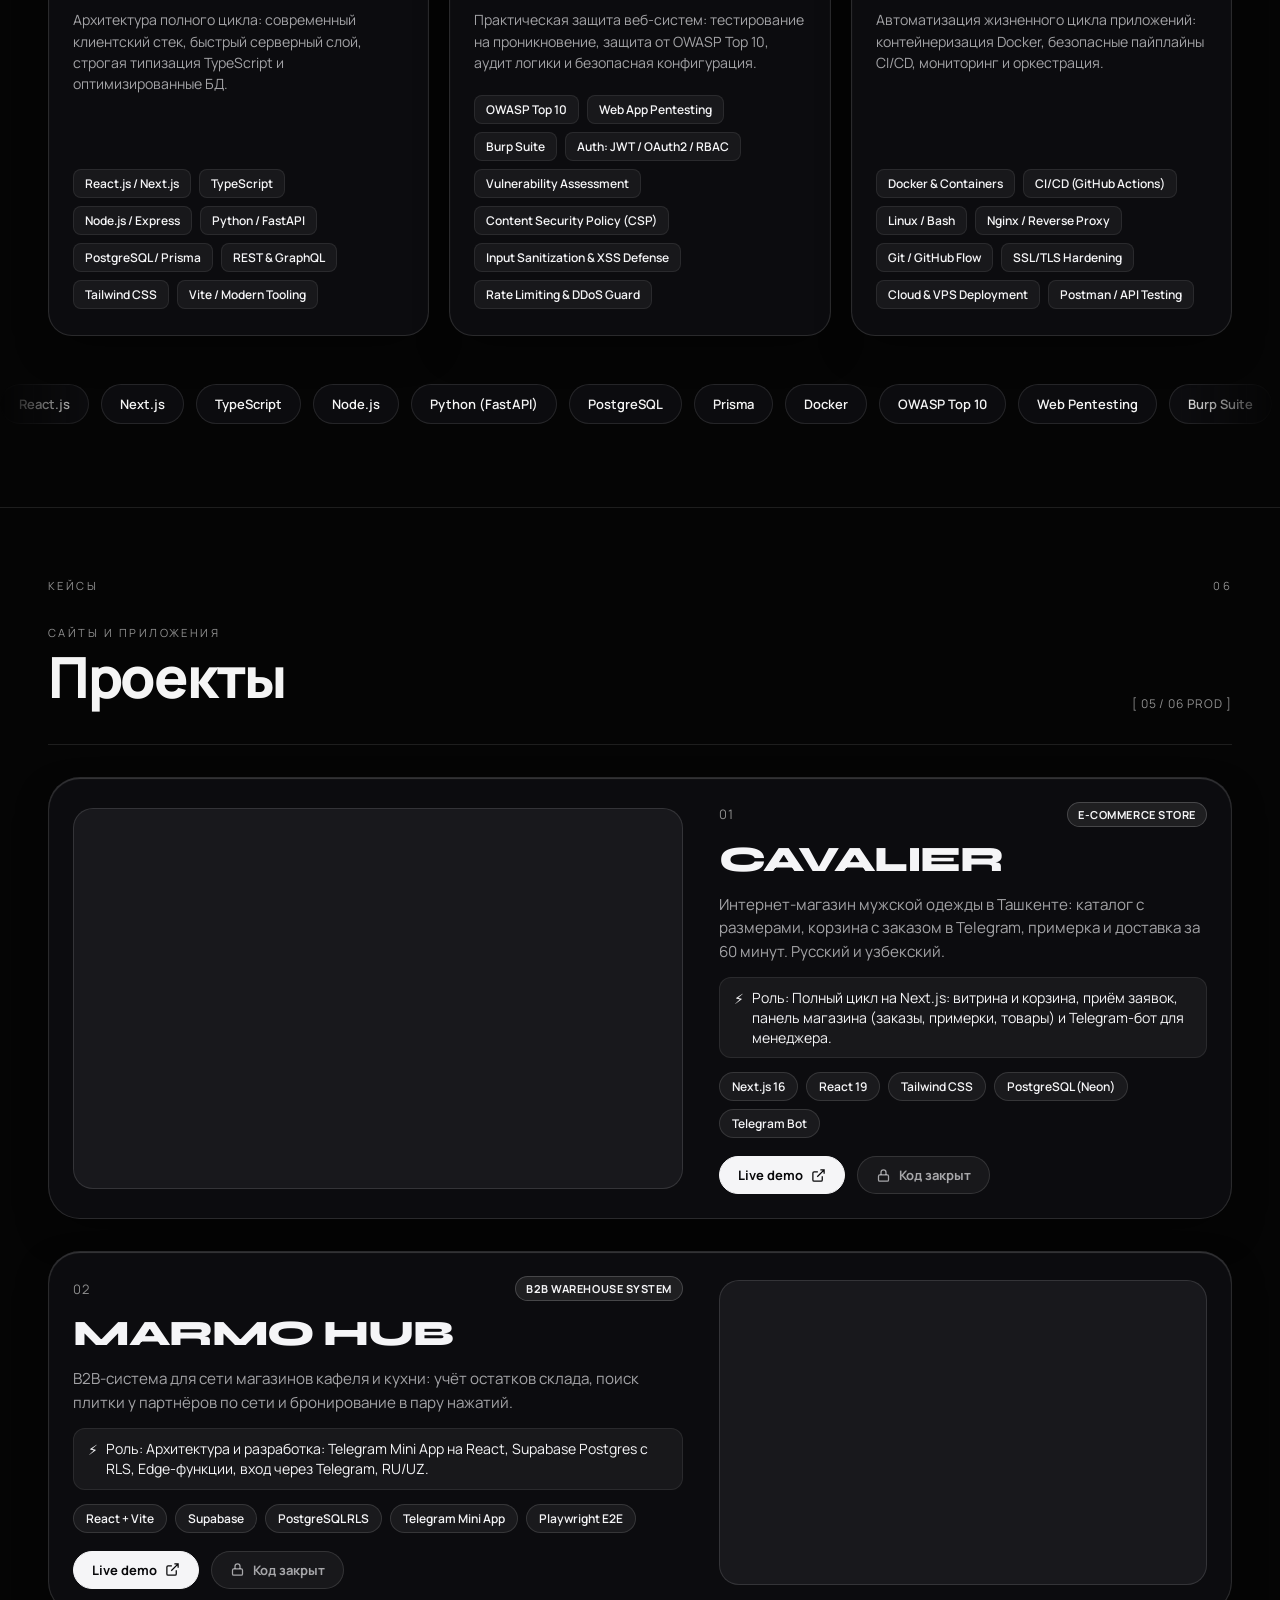
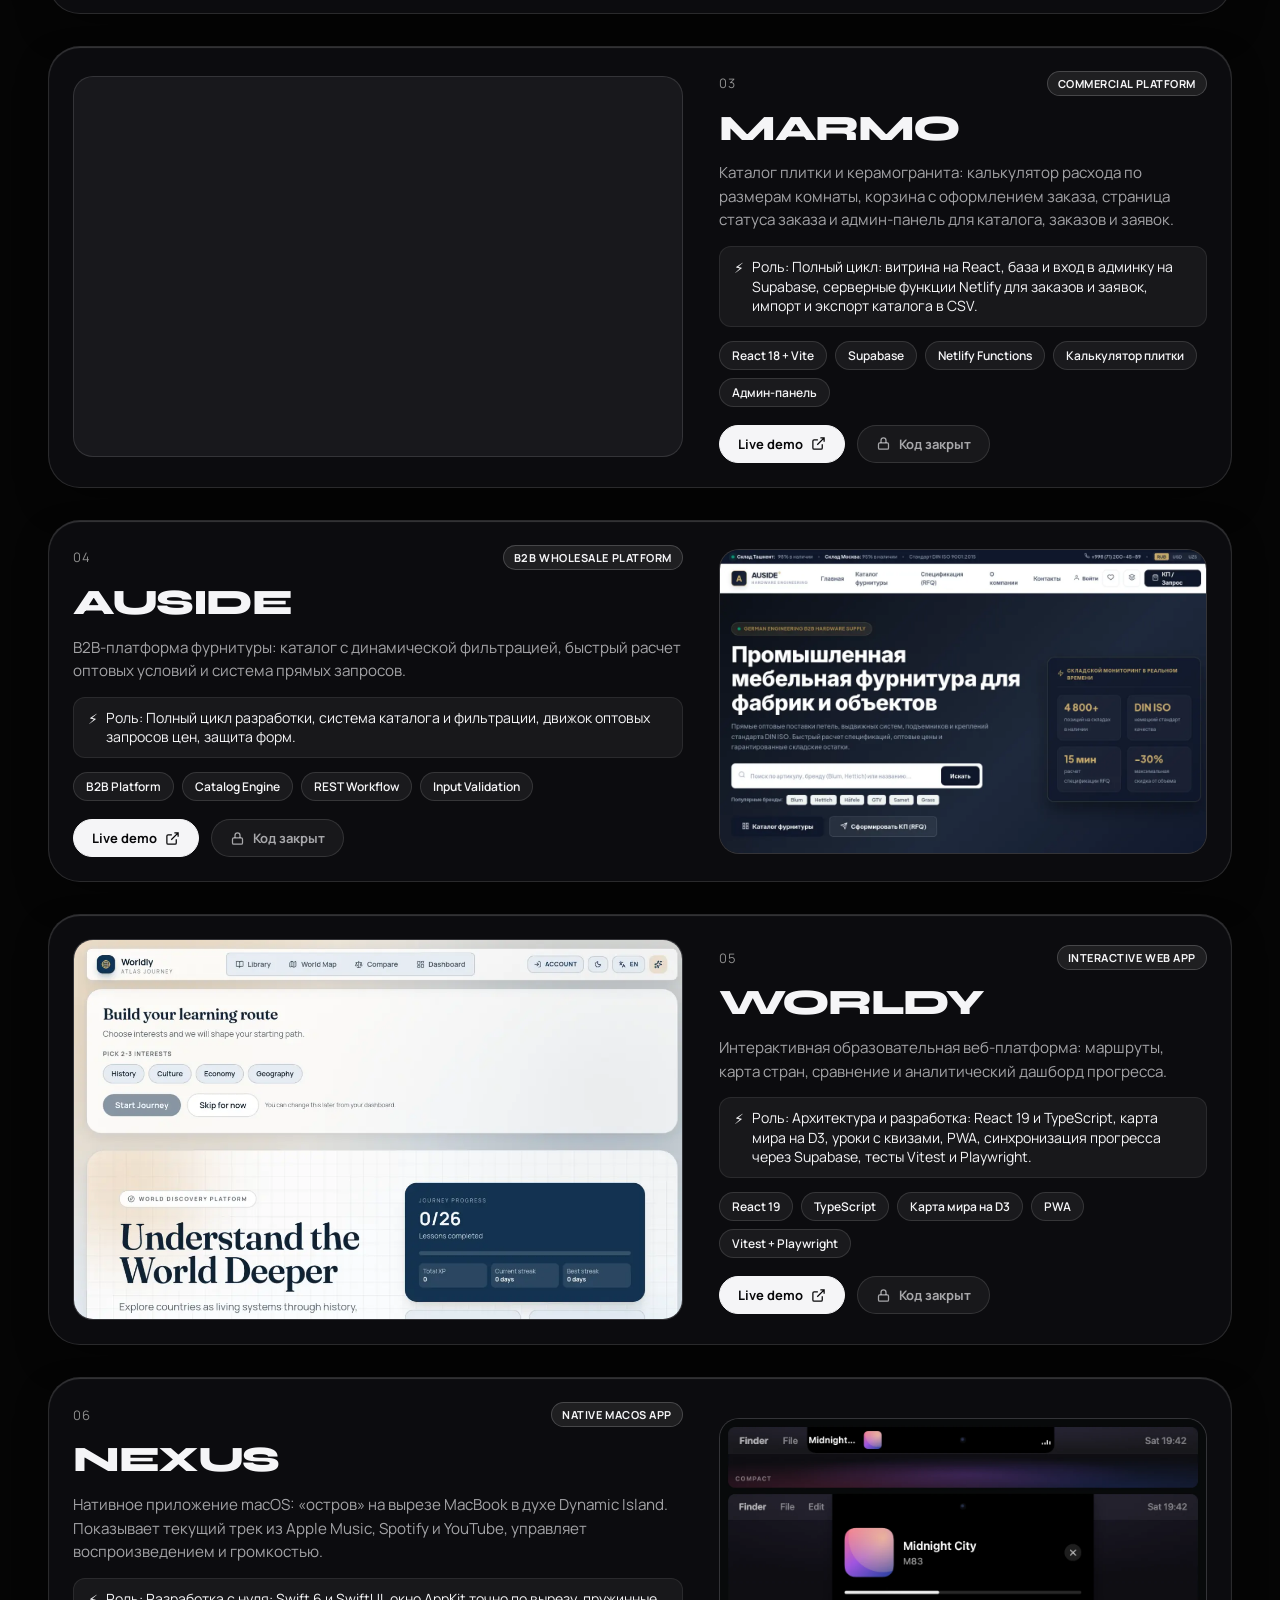
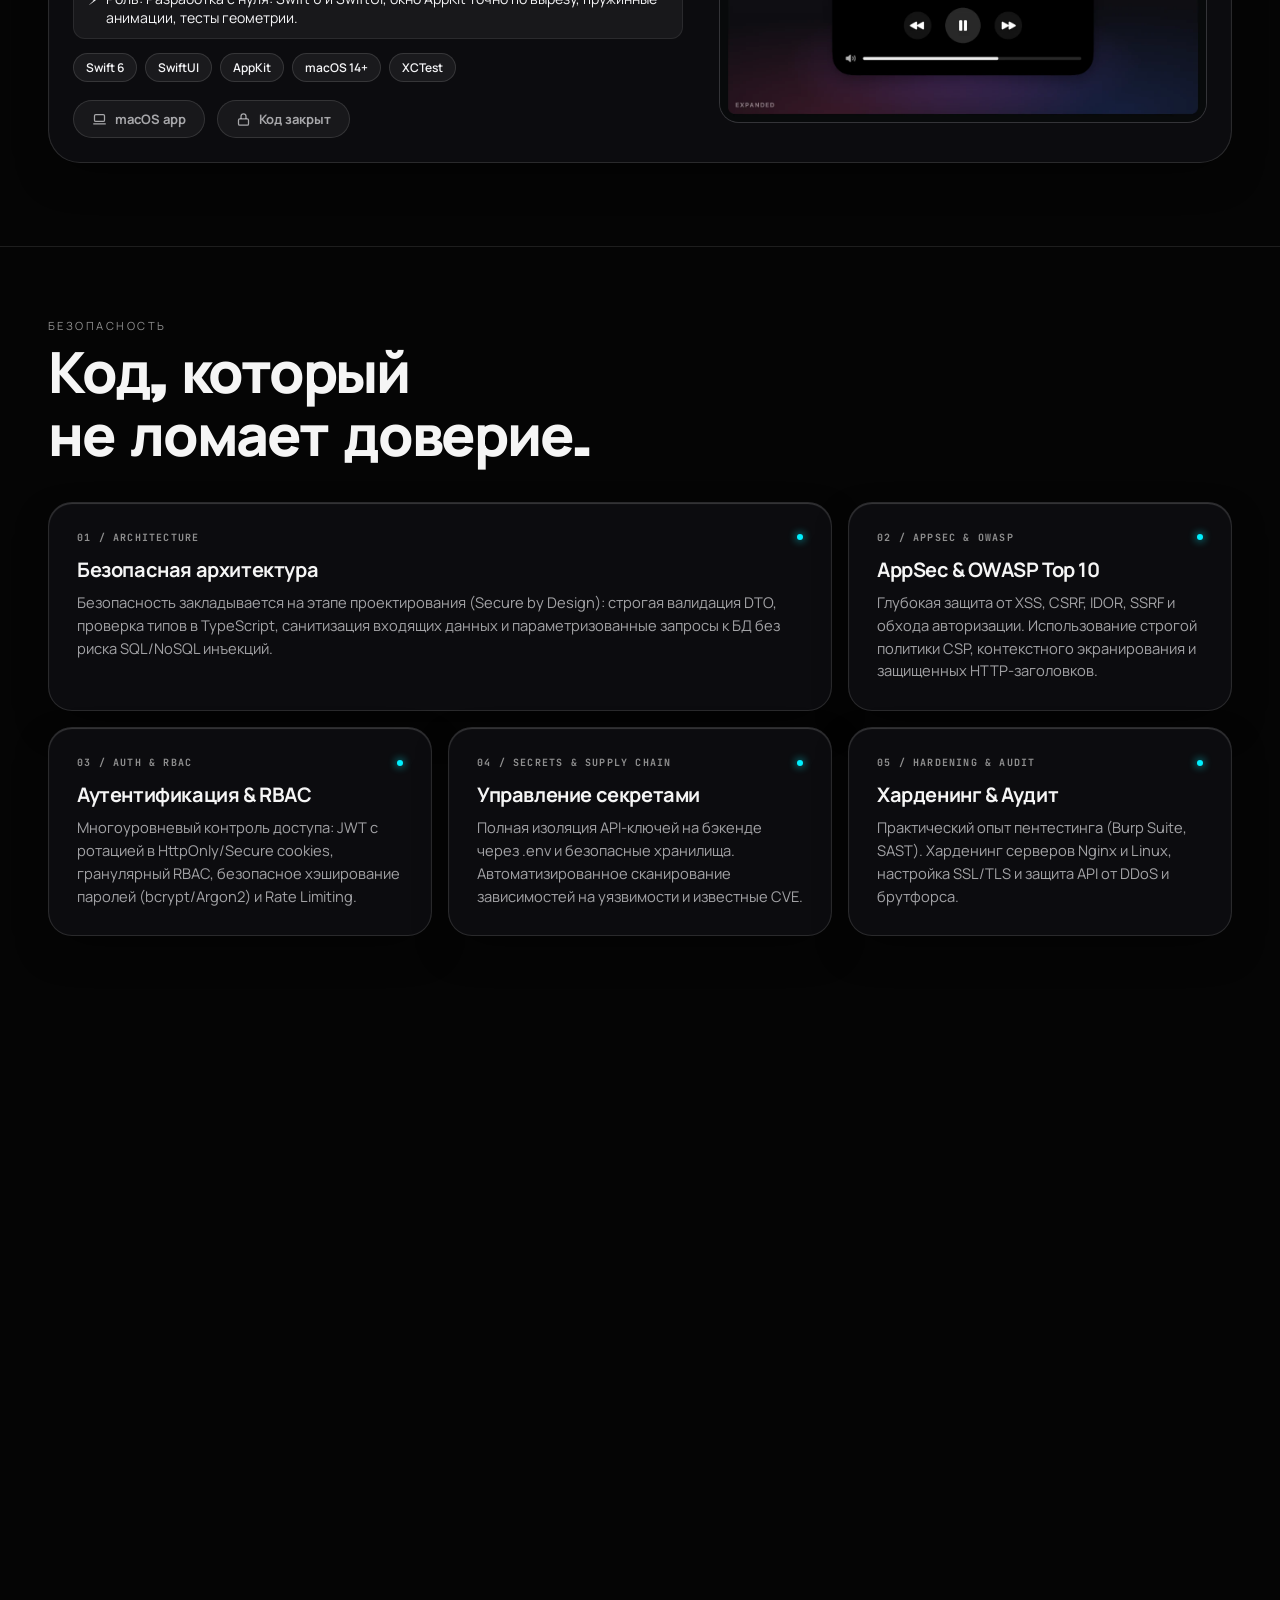
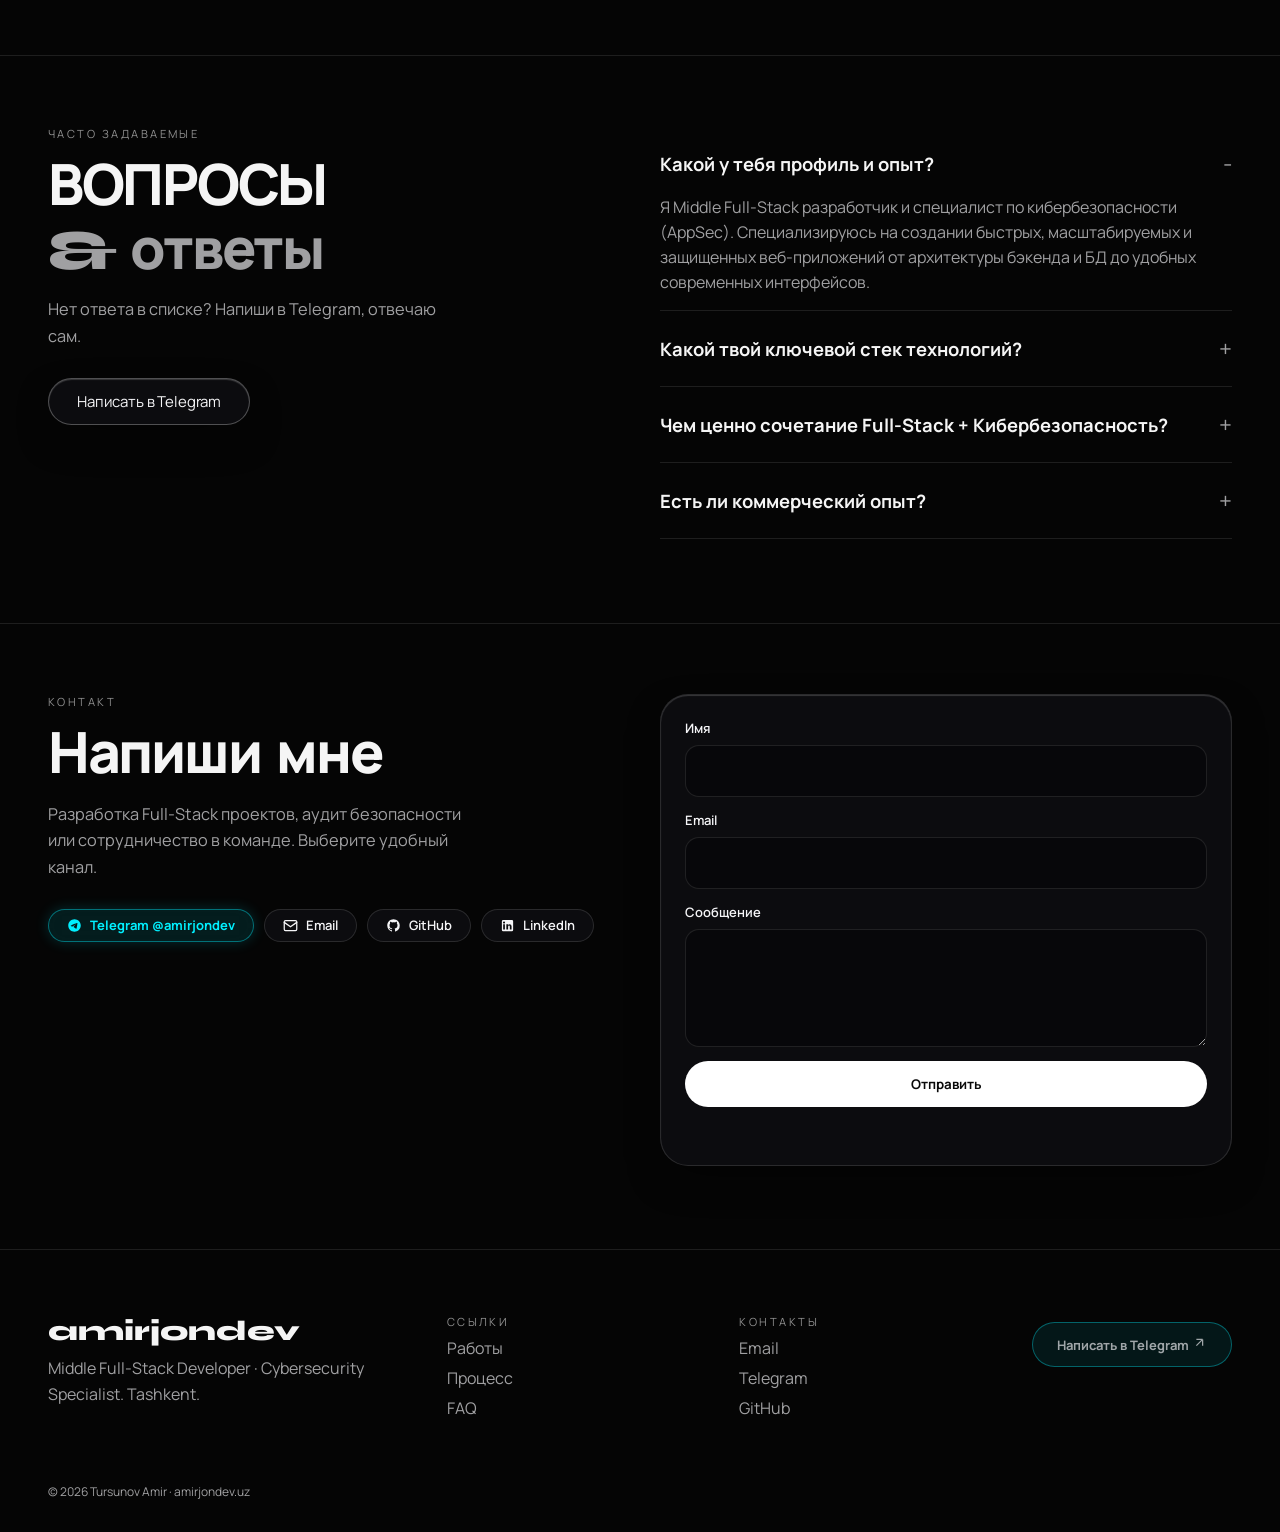
==== commit 08159e46: "NEXUS: картинка под именем v3 — адрес v2 закэширован CDN как 404 (проверка до окончания выкладки) Co" ====
--- a/index.html
+++ b/index.html
@@ -680,8 +680,8 @@
             <div class="proj-media-wrap">
               <div class="proj-media-link">
                 <picture>
-                  <source srcset="/assets/projects/nexus-v2.webp" type="image/webp">
-                  <img src="/assets/projects/nexus-v2.jpg" alt="NEXUS - остров на вырезе MacBook: компактный и раскрытый плеер" width="1200" height="750" loading="lazy" decoding="async">
+                  <source srcset="/assets/projects/nexus-v3.webp" type="image/webp">
+                  <img src="/assets/projects/nexus-v3.jpg" alt="NEXUS - остров на вырезе MacBook: компактный и раскрытый плеер" width="1200" height="750" loading="lazy" decoding="async">
                 </picture>
               </div>
             </div>
